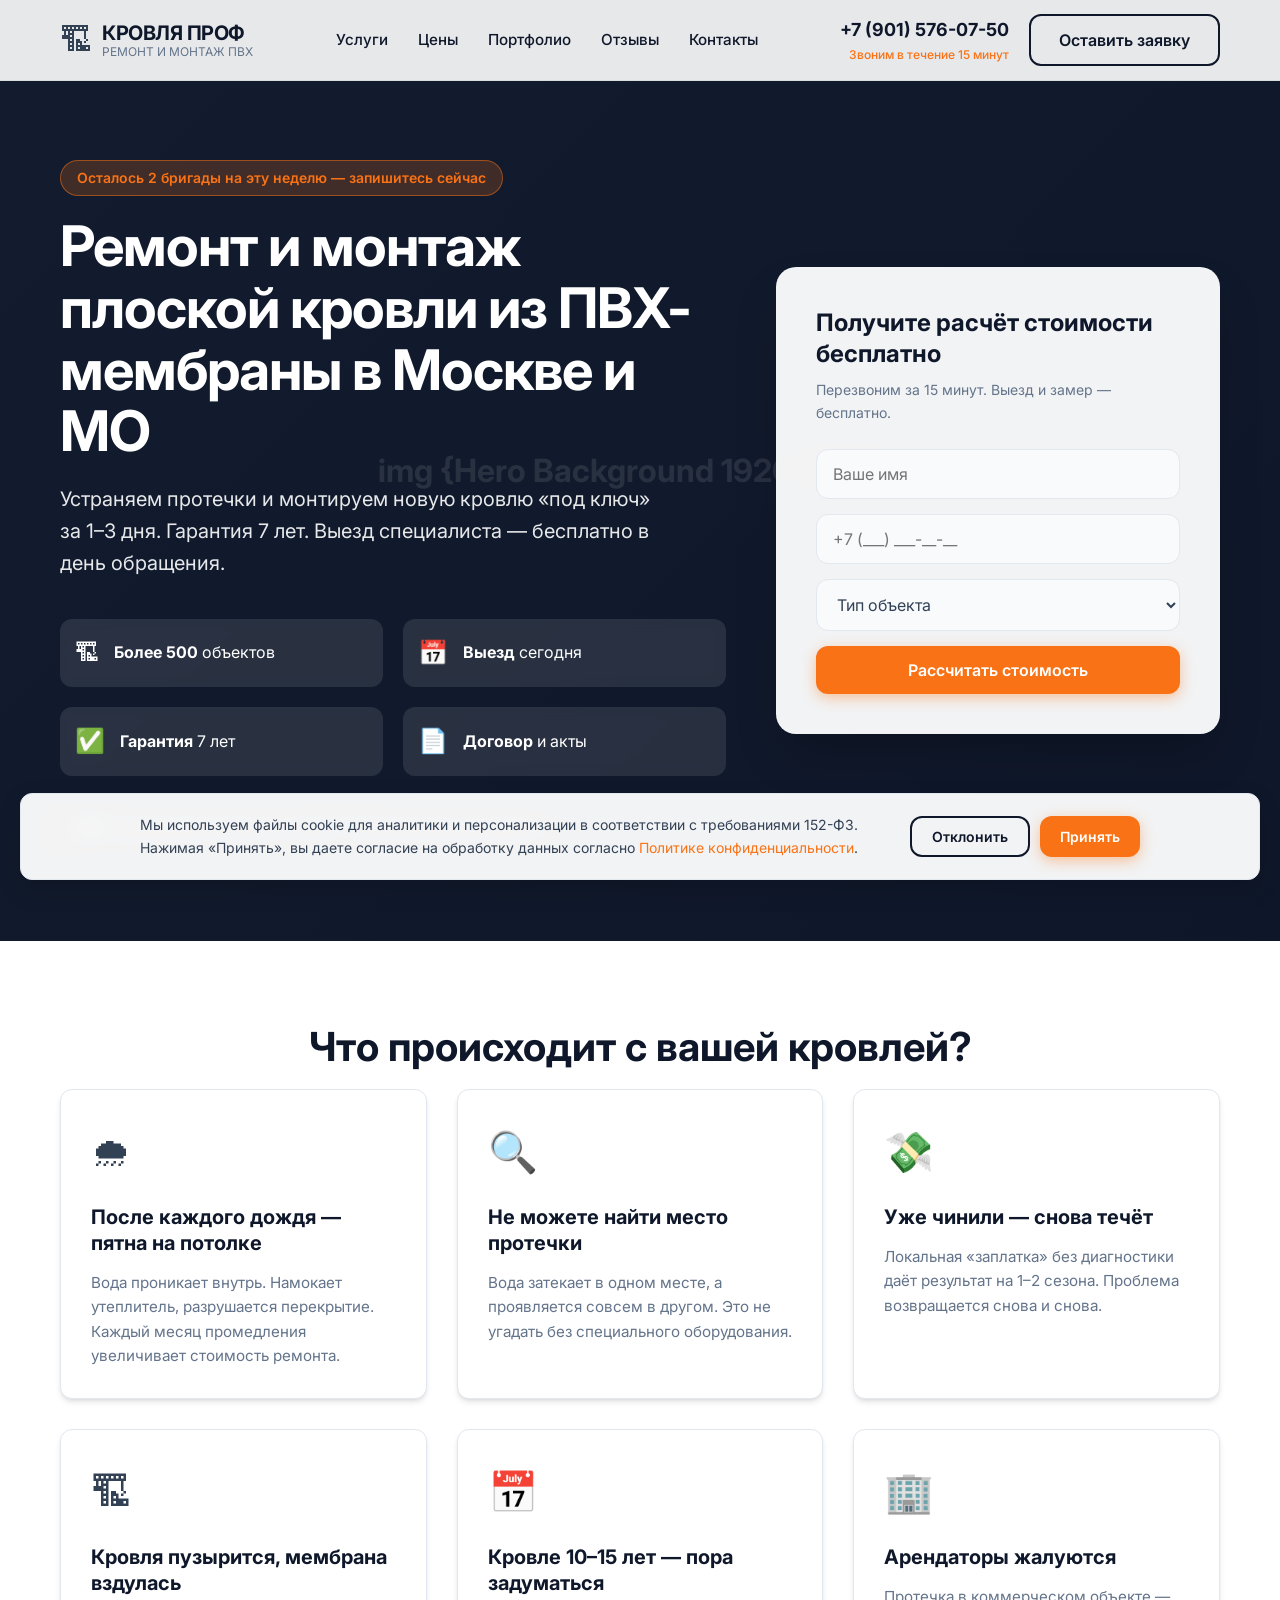
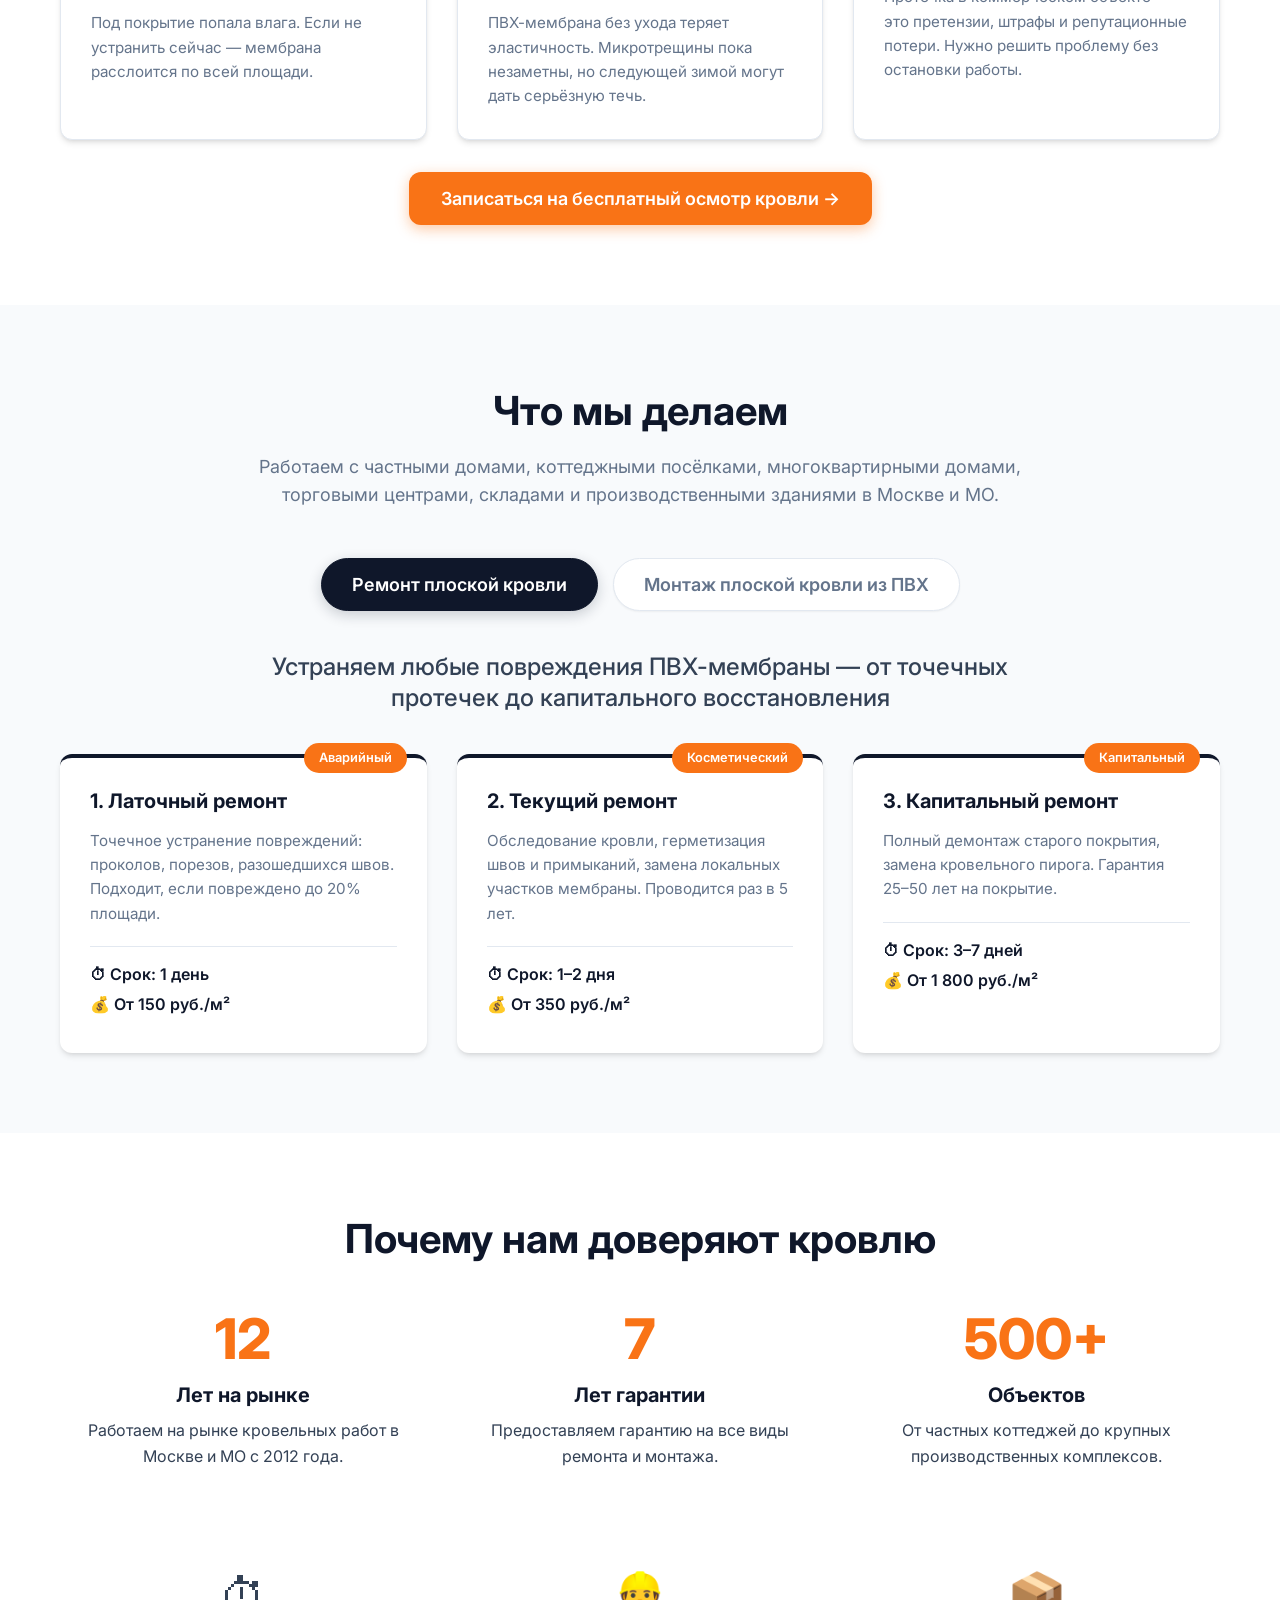
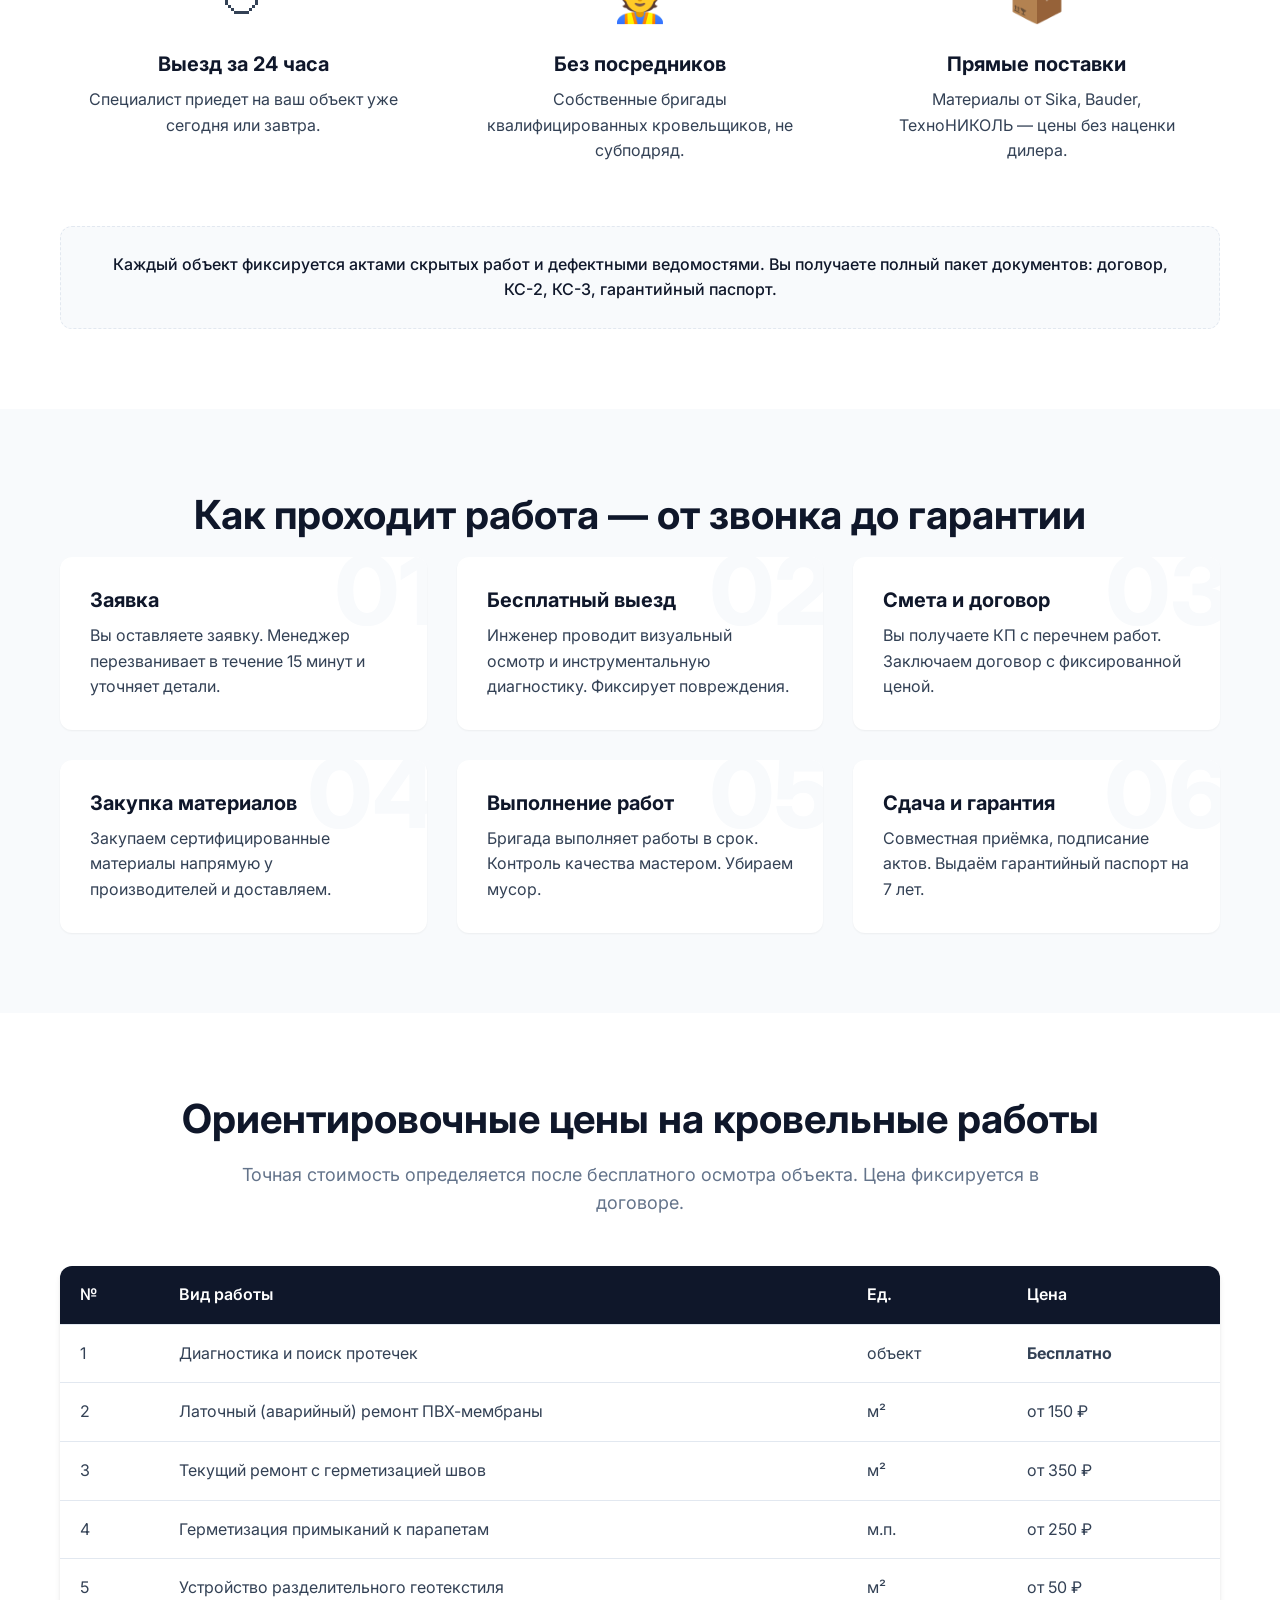
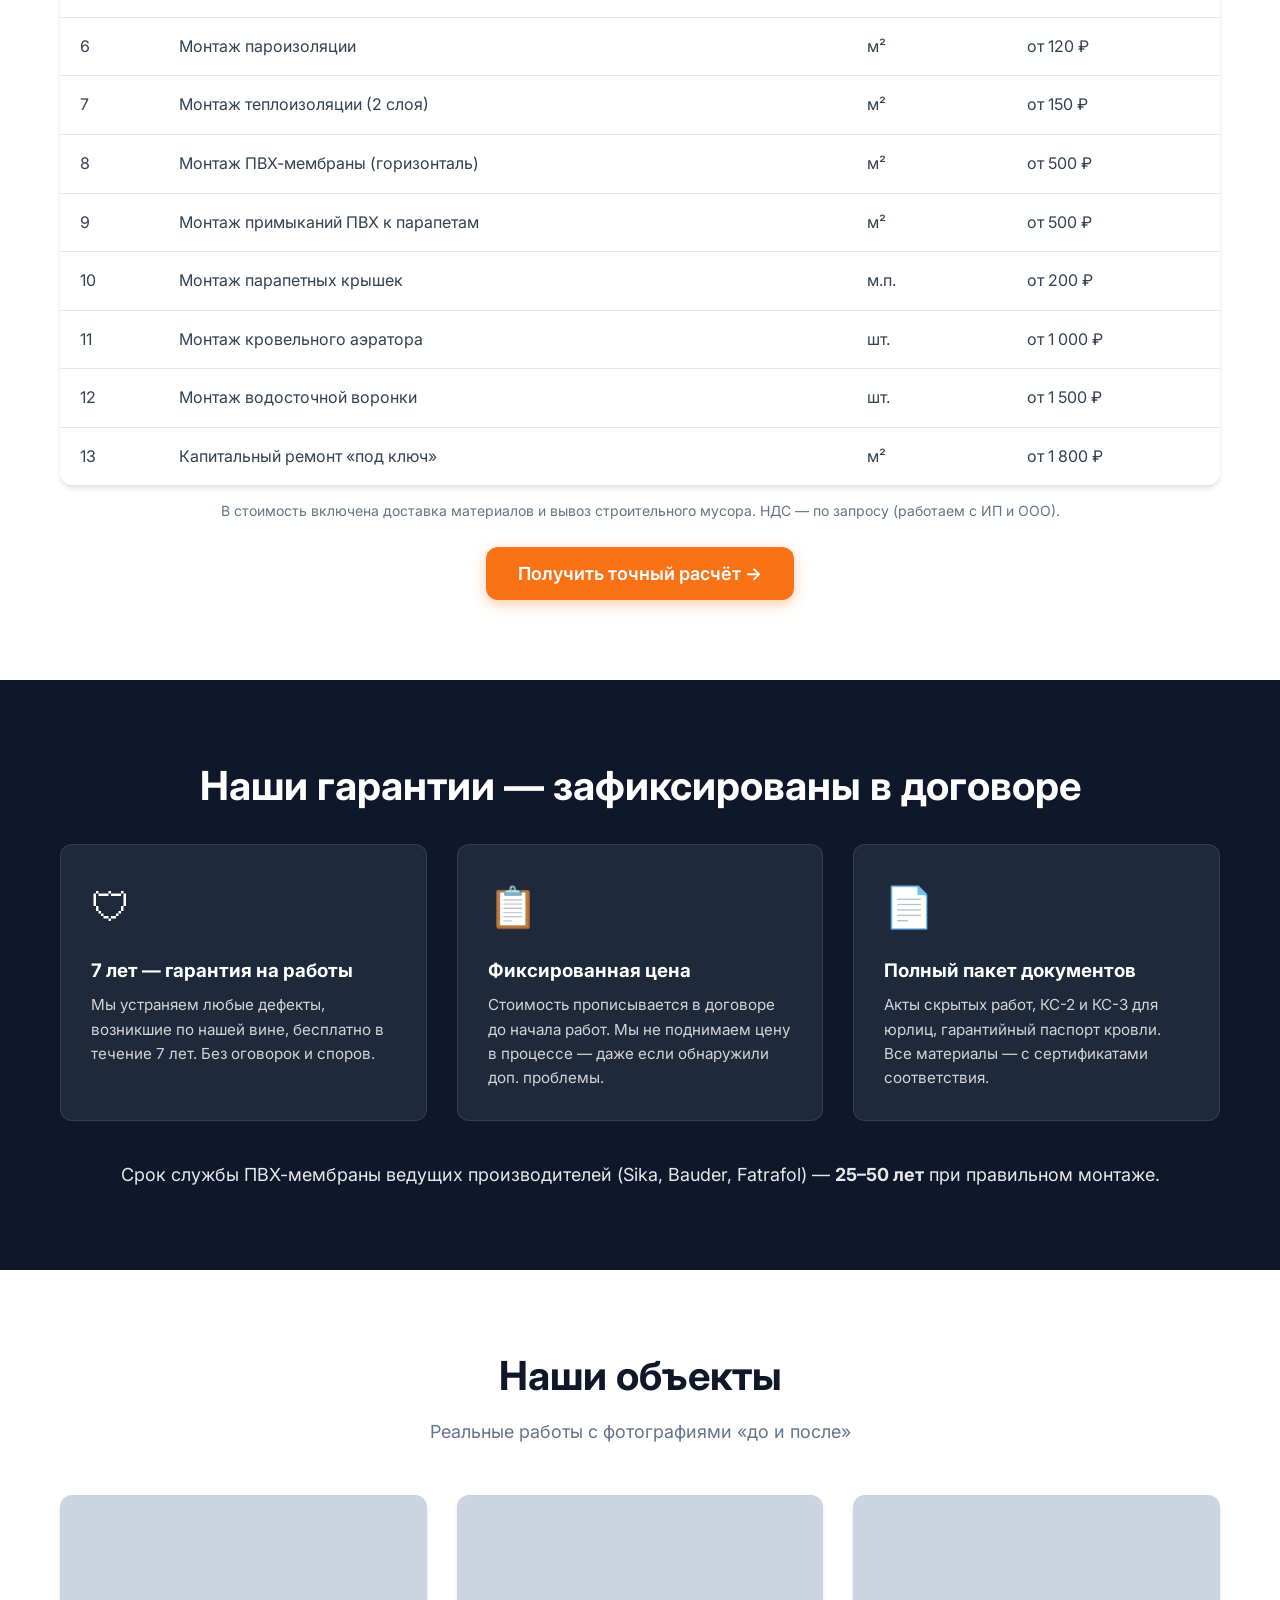
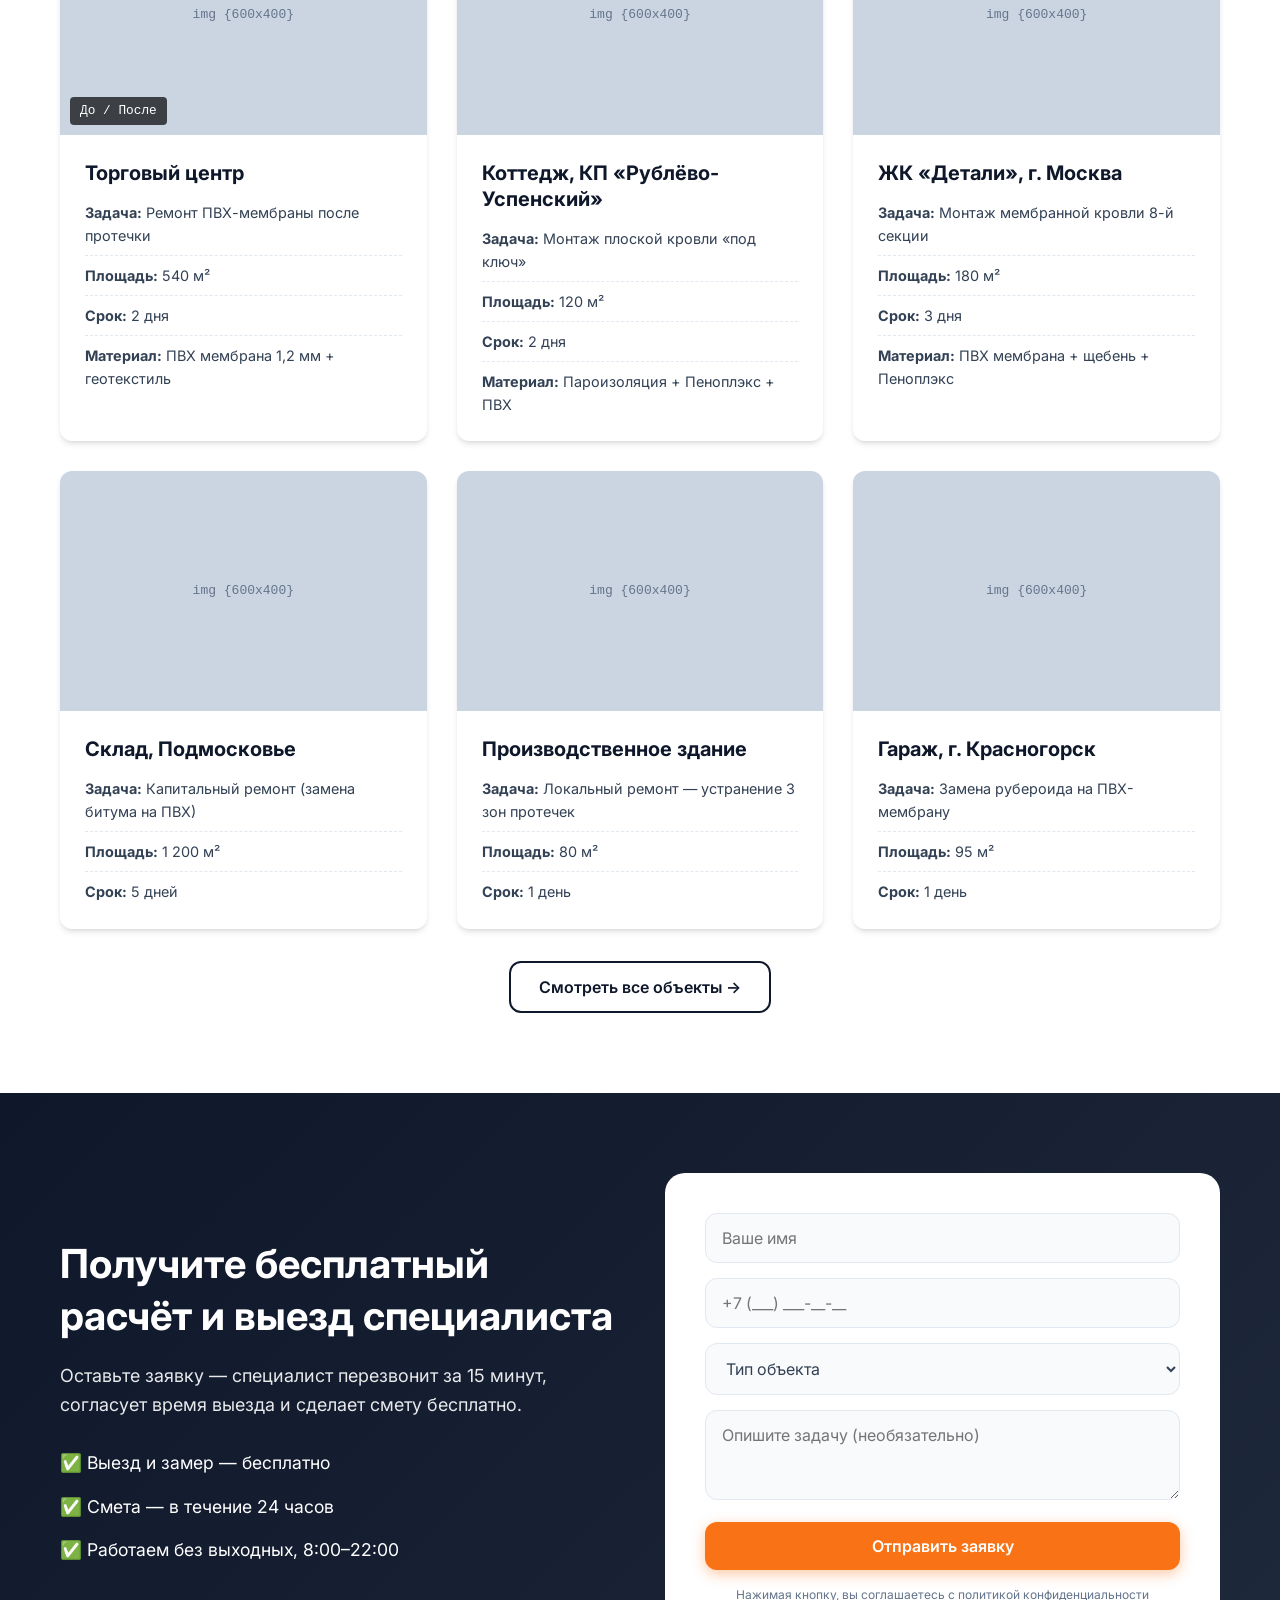
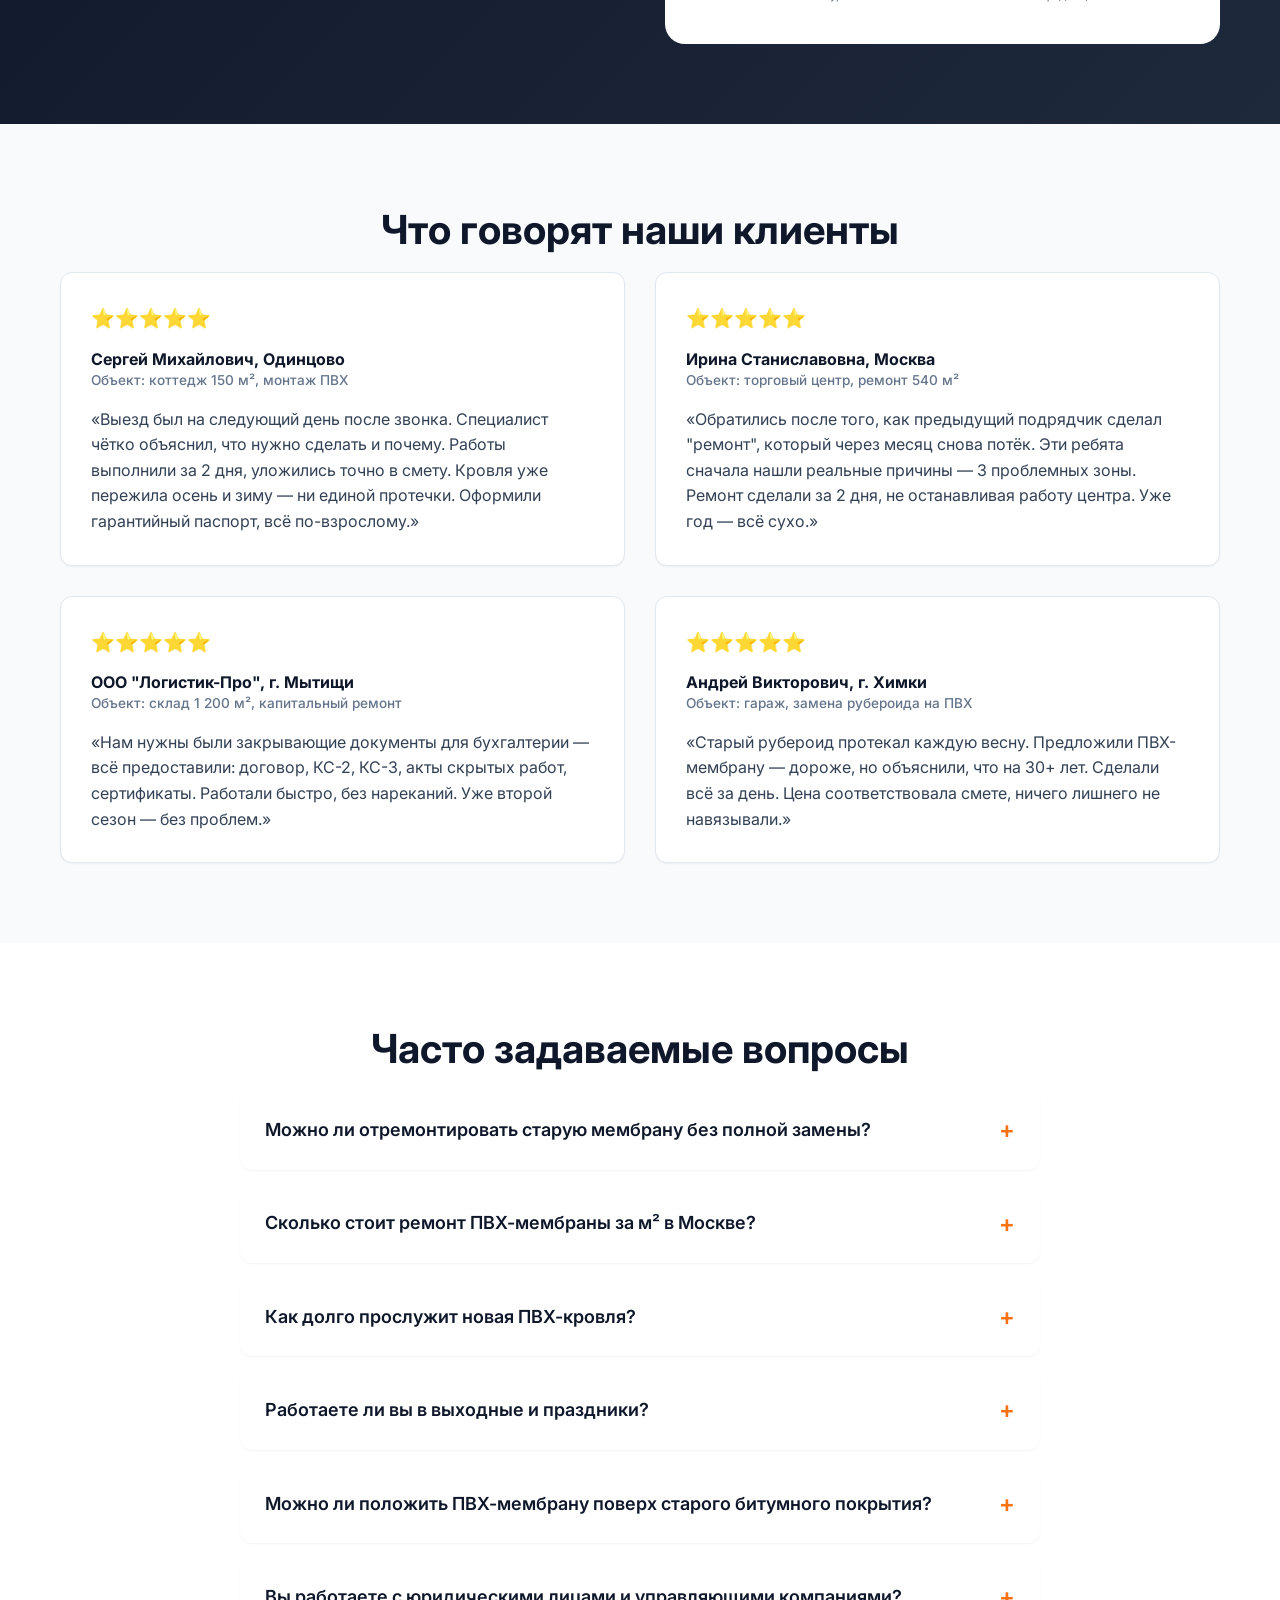
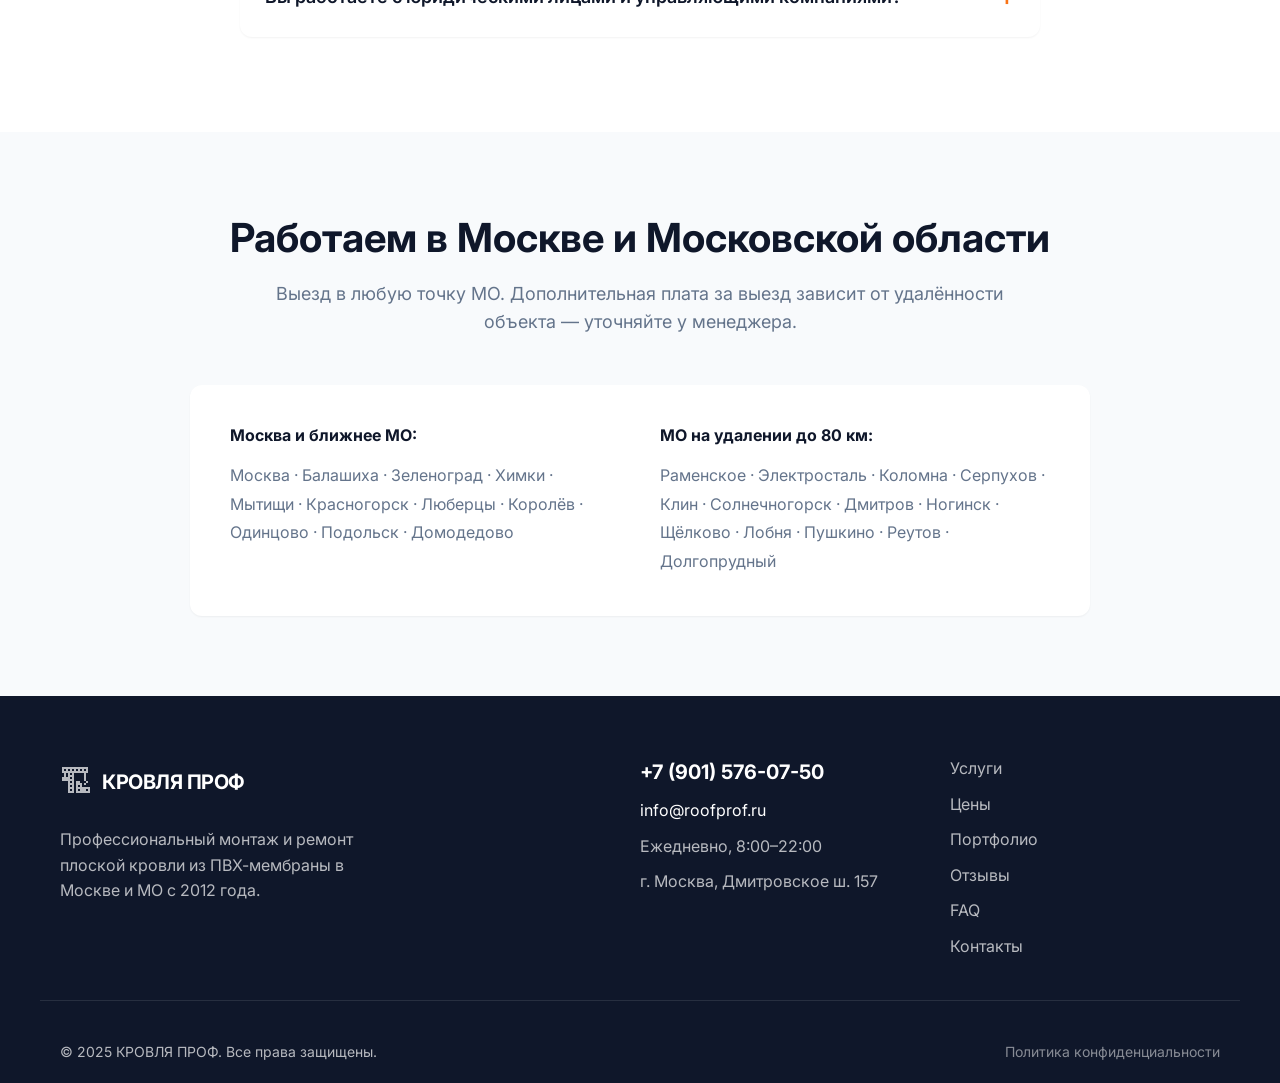
==== index.html @ 48e5f484 "load files" ====
<!DOCTYPE html>
<html lang="ru">
<head>
    <meta charset="UTF-8">
    <meta name="viewport" content="width=device-width, initial-scale=1.0">
    <meta name="description" content="Профессиональный ремонт и монтаж плоской кровли из ПВХ-мембраны в Москве и МО. Гарантия 7 лет, выезд в день обращения.">
    <title>Ремонт плоской кровли в Москве | Монтаж ПВХ мембраны</title>
    
    <!-- Google Fonts: Inter -->
    <link rel="preconnect" href="https://fonts.googleapis.com">
    <link rel="preconnect" href="https://fonts.gstatic.com" crossorigin>
    <link href="https://fonts.googleapis.com/css2?family=Inter:wght@300;400;500;600;700;800&display=swap" rel="stylesheet">
    
    <link rel="stylesheet" href="css/style.css">
</head>
<body>

    <!-- 01. Header -->
    <header class="header js-header">
        <div class="container header-container">
            <div class="logo">
                <span class="logo-icon">🏗</span>
                <div class="logo-text">
                    <strong>КРОВЛЯ ПРОФ</strong>
                    <span>Ремонт и монтаж ПВХ</span>
                </div>
            </div>
            
            <nav class="nav">
                <a href="#services">Услуги</a>
                <a href="#prices">Цены</a>
                <a href="#portfolio">Портфолио</a>
                <a href="#reviews">Отзывы</a>
                <a href="#contacts">Контакты</a>
            </nav>

            <div class="header-contact">
                <div class="phone-block">
                    <a href="tel:+79015760750" class="phone">+7 (901) 576-07-50</a>
                    <span class="phone-sub">Звоним в течение 15 минут</span>
                </div>
                <button class="btn btn-outline" onclick="document.getElementById('lead-form-2').scrollIntoView({behavior: 'smooth'})">Оставить заявку</button>
            </div>
            
            <button class="mobile-menu-btn js-mobile-menu">
                <span></span><span></span><span></span>
            </button>
        </div>
    </header>

    <!-- 02. Hero -->
    <section class="hero">
        <div class="hero-bg">
            <div class="hero-overlay"></div>
            <!-- Placeholder for hero background -->
        </div>
        <div class="container hero-content">
            <div class="hero-text animate-fade-up">
                <div class="hero-badge">Осталось 2 бригады на эту неделю — запишитесь сейчас</div>
                <h1>Ремонт и монтаж плоской кровли из ПВХ-мембраны в Москве и МО</h1>
                <p class="subtitle">Устраняем протечки и монтируем новую кровлю «под ключ» за 1–3 дня. Гарантия 7 лет. Выезд специалиста — бесплатно в день обращения.</p>
                
                <div class="hero-features">
                    <div class="feature-item">
                        <span class="icon">🏗</span>
                        <span><strong>Более 500</strong> объектов</span>
                    </div>
                    <div class="feature-item">
                        <span class="icon">📅</span>
                        <span><strong>Выезд</strong> сегодня</span>
                    </div>
                    <div class="feature-item">
                        <span class="icon">✅</span>
                        <span><strong>Гарантия</strong> 7 лет</span>
                    </div>
                    <div class="feature-item">
                        <span class="icon">📄</span>
                        <span><strong>Договор</strong> и акты</span>
                    </div>
                </div>
                
                <div class="hero-trust">
                    💬 «Принимаем объекты от 50 м². Работаем без выходных.»
                </div>
            </div>
            
            <div class="hero-form-wrapper animate-fade-up" style="animation-delay: 0.2s;">
                <form class="lead-form glass-form">
                    <h3>Получите расчёт стоимости бесплатно</h3>
                    <p>Перезвоним за 15 минут. Выезд и замер — бесплатно.</p>
                    
                    <div class="form-group">
                        <input type="text" placeholder="Ваше имя" required>
                    </div>
                    <div class="form-group">
                        <input type="tel" placeholder="+7 (___) ___-__-__" required>
                    </div>
                    <div class="form-group">
                        <select required>
                            <option value="" disabled selected>Тип объекта</option>
                            <option value="house">Жилой дом / Коттедж</option>
                            <option value="mall">Торговый центр</option>
                            <option value="warehouse">Склад / Производство</option>
                            <option value="other">Другое</option>
                        </select>
                    </div>
                    <button type="submit" class="btn btn-primary btn-block">Рассчитать стоимость</button>
                </form>
            </div>
        </div>
    </section>

    <!-- 03. Pains Block -->
    <section class="section pains" id="pains">
        <div class="container">
            <h2 class="section-title text-center animate-fade-up">Что происходит с вашей кровлей?</h2>
            
            <div class="grid-3 pains-grid">
                <div class="pain-card animate-fade-up">
                    <div class="pain-icon">🌧</div>
                    <h3>После каждого дождя — пятна на потолке</h3>
                    <p>Вода проникает внутрь. Намокает утеплитель, разрушается перекрытие. Каждый месяц промедления увеличивает стоимость ремонта.</p>
                </div>
                <div class="pain-card animate-fade-up" style="animation-delay: 0.1s;">
                    <div class="pain-icon">🔍</div>
                    <h3>Не можете найти место протечки</h3>
                    <p>Вода затекает в одном месте, а проявляется совсем в другом. Это не угадать без специального оборудования.</p>
                </div>
                <div class="pain-card animate-fade-up" style="animation-delay: 0.2s;">
                    <div class="pain-icon">💸</div>
                    <h3>Уже чинили — снова течёт</h3>
                    <p>Локальная «заплатка» без диагностики даёт результат на 1–2 сезона. Проблема возвращается снова и снова.</p>
                </div>
                <div class="pain-card animate-fade-up" style="animation-delay: 0.3s;">
                    <div class="pain-icon">🏗</div>
                    <h3>Кровля пузырится, мембрана вздулась</h3>
                    <p>Под покрытие попала влага. Если не устранить сейчас — мембрана расслоится по всей площади.</p>
                </div>
                <div class="pain-card animate-fade-up" style="animation-delay: 0.4s;">
                    <div class="pain-icon">📅</div>
                    <h3>Кровле 10–15 лет — пора задуматься</h3>
                    <p>ПВХ-мембрана без ухода теряет эластичность. Микротрещины пока незаметны, но следующей зимой могут дать серьёзную течь.</p>
                </div>
                <div class="pain-card animate-fade-up" style="animation-delay: 0.5s;">
                    <div class="pain-icon">🏢</div>
                    <h3>Арендаторы жалуются</h3>
                    <p>Протечка в коммерческом объекте — это претензии, штрафы и репутационные потери. Нужно решить проблему без остановки работы.</p>
                </div>
            </div>
            
            <div class="text-center mt-4 animate-fade-up" style="animation-delay: 0.6s;">
                <button class="btn btn-primary btn-lg" onclick="document.getElementById('lead-form-2').scrollIntoView({behavior: 'smooth'})">Записаться на бесплатный осмотр кровли →</button>
            </div>
        </div>
    </section>

    <!-- 04. Services (Tabs) -->
    <section class="section services bg-light" id="services">
        <div class="container">
            <h2 class="section-title text-center animate-fade-up">Что мы делаем</h2>
            <p class="section-desc text-center animate-fade-up">Работаем с частными домами, коттеджными посёлками, многоквартирными домами, торговыми центрами, складами и производственными зданиями в Москве и МО.</p>
            
            <div class="tabs-container animate-fade-up">
                <div class="tabs-nav" role="tablist">
                    <button class="tab-btn active" role="tab" aria-selected="true" aria-controls="tab-repair" id="btn-repair">Ремонт плоской кровли</button>
                    <button class="tab-btn" role="tab" aria-selected="false" aria-controls="tab-install" id="btn-install">Монтаж плоской кровли из ПВХ</button>
                </div>
                
                <div class="tab-content active" id="tab-repair" role="tabpanel" aria-labelledby="btn-repair">
                    <div class="tab-header">
                        <h3>Устраняем любые повреждения ПВХ-мембраны — от точечных протечек до капитального восстановления</h3>
                    </div>
                    <div class="grid-3">
                        <div class="service-card">
                            <div class="card-badge">Аварийный</div>
                            <h4>1. Латочный ремонт</h4>
                            <p>Точечное устранение повреждений: проколов, порезов, разошедшихся швов. Подходит, если повреждено до 20% площади.</p>
                            <ul class="service-meta">
                                <li>⏱ Срок: 1 день</li>
                                <li>💰 От 150 руб./м²</li>
                            </ul>
                        </div>
                        <div class="service-card">
                            <div class="card-badge">Косметический</div>
                            <h4>2. Текущий ремонт</h4>
                            <p>Обследование кровли, герметизация швов и примыканий, замена локальных участков мембраны. Проводится раз в 5 лет.</p>
                            <ul class="service-meta">
                                <li>⏱ Срок: 1–2 дня</li>
                                <li>💰 От 350 руб./м²</li>
                            </ul>
                        </div>
                        <div class="service-card">
                            <div class="card-badge">Капитальный</div>
                            <h4>3. Капитальный ремонт</h4>
                            <p>Полный демонтаж старого покрытия, замена кровельного пирога. Гарантия 25–50 лет на покрытие.</p>
                            <ul class="service-meta">
                                <li>⏱ Срок: 3–7 дней</li>
                                <li>💰 От 1 800 руб./м²</li>
                            </ul>
                        </div>
                    </div>
                </div>
                
                <div class="tab-content" id="tab-install" role="tabpanel" aria-labelledby="btn-install" hidden>
                    <div class="tab-header">
                        <h3>Монтируем кровельный пирог «под ключ» — от проектирования до сдачи объекта с документами</h3>
                    </div>
                    <div class="install-grid">
                        <div class="install-list">
                            <h4>Что входит в монтаж:</h4>
                            <ul>
                                <li>Обследование основания и разработка решения</li>
                                <li>Устройство пароизоляции</li>
                                <li>Укладка теплоизоляции (Пеноплэкс, Rockwool)</li>
                                <li>Укладка разделительного геотекстиля</li>
                                <li>Монтаж ПВХ-мембраны методом горячей сварки</li>
                                <li>Устройство примыканий к парапетам, воронкам</li>
                                <li>Установка аэраторов и воронок</li>
                                <li>Сдача объекта с актами скрытых работ</li>
                            </ul>
                        </div>
                        <div class="install-info">
                            <div class="info-box">
                                <h4>Материалы:</h4>
                                <p>Sikaplan · Bauder Thermofol · Fatrafol · ТехноНИКОЛЬ · ROCKmembrane</p>
                            </div>
                            <div class="info-box">
                                <h4>Типы объектов:</h4>
                                <p>Коттеджи, МКД, ТЦ и БЦ, Склады, Производства, Гаражи и паркинги</p>
                            </div>
                            <button class="btn btn-primary mt-2" onclick="document.getElementById('lead-form-2').scrollIntoView({behavior: 'smooth'})">Получить расчёт монтажа →</button>
                        </div>
                    </div>
                </div>
            </div>
        </div>
    </section>

    <!-- 05. Advantages -->
    <section class="section advantages">
        <div class="container">
            <h2 class="section-title text-center animate-fade-up">Почему нам доверяют кровлю</h2>
            
            <div class="grid-3">
                <div class="adv-card animate-fade-up">
                    <div class="adv-number">12</div>
                    <h4>Лет на рынке</h4>
                    <p>Работаем на рынке кровельных работ в Москве и МО с 2012 года.</p>
                </div>
                <div class="adv-card animate-fade-up" style="animation-delay: 0.1s;">
                    <div class="adv-number">7</div>
                    <h4>Лет гарантии</h4>
                    <p>Предоставляем гарантию на все виды ремонта и монтажа.</p>
                </div>
                <div class="adv-card animate-fade-up" style="animation-delay: 0.2s;">
                    <div class="adv-number">500+</div>
                    <h4>Объектов</h4>
                    <p>От частных коттеджей до крупных производственных комплексов.</p>
                </div>
                <div class="adv-card animate-fade-up" style="animation-delay: 0.3s;">
                    <div class="adv-icon">⏱</div>
                    <h4>Выезд за 24 часа</h4>
                    <p>Специалист приедет на ваш объект уже сегодня или завтра.</p>
                </div>
                <div class="adv-card animate-fade-up" style="animation-delay: 0.4s;">
                    <div class="adv-icon">👷</div>
                    <h4>Без посредников</h4>
                    <p>Собственные бригады квалифицированных кровельщиков, не субподряд.</p>
                </div>
                <div class="adv-card animate-fade-up" style="animation-delay: 0.5s;">
                    <div class="adv-icon">📦</div>
                    <h4>Прямые поставки</h4>
                    <p>Материалы от Sika, Bauder, ТехноНИКОЛЬ — цены без наценки дилера.</p>
                </div>
            </div>
            
            <div class="trust-banner mt-4 animate-fade-up" style="animation-delay: 0.6s;">
                <p>Каждый объект фиксируется актами скрытых работ и дефектными ведомостями. Вы получаете полный пакет документов: договор, КС-2, КС-3, гарантийный паспорт.</p>
            </div>
        </div>
    </section>

    <!-- 06. Steps -->
    <section class="section steps bg-light">
        <div class="container">
            <h2 class="section-title text-center animate-fade-up">Как проходит работа — от звонка до гарантии</h2>
            
            <div class="steps-grid">
                <div class="step-item animate-fade-up">
                    <div class="step-num">01</div>
                    <div class="step-content">
                        <h4>Заявка</h4>
                        <p>Вы оставляете заявку. Менеджер перезванивает в течение 15 минут и уточняет детали.</p>
                    </div>
                </div>
                <div class="step-item animate-fade-up" style="animation-delay: 0.1s;">
                    <div class="step-num">02</div>
                    <div class="step-content">
                        <h4>Бесплатный выезд</h4>
                        <p>Инженер проводит визуальный осмотр и инструментальную диагностику. Фиксирует повреждения.</p>
                    </div>
                </div>
                <div class="step-item animate-fade-up" style="animation-delay: 0.2s;">
                    <div class="step-num">03</div>
                    <div class="step-content">
                        <h4>Смета и договор</h4>
                        <p>Вы получаете КП с перечнем работ. Заключаем договор с фиксированной ценой.</p>
                    </div>
                </div>
                <div class="step-item animate-fade-up" style="animation-delay: 0.3s;">
                    <div class="step-num">04</div>
                    <div class="step-content">
                        <h4>Закупка материалов</h4>
                        <p>Закупаем сертифицированные материалы напрямую у производителей и доставляем.</p>
                    </div>
                </div>
                <div class="step-item animate-fade-up" style="animation-delay: 0.4s;">
                    <div class="step-num">05</div>
                    <div class="step-content">
                        <h4>Выполнение работ</h4>
                        <p>Бригада выполняет работы в срок. Контроль качества мастером. Убираем мусор.</p>
                    </div>
                </div>
                <div class="step-item animate-fade-up" style="animation-delay: 0.5s;">
                    <div class="step-num">06</div>
                    <div class="step-content">
                        <h4>Сдача и гарантия</h4>
                        <p>Совместная приёмка, подписание актов. Выдаём гарантийный паспорт на 7 лет.</p>
                    </div>
                </div>
            </div>
        </div>
    </section>

    <!-- 07. Pricing Table -->
    <section class="section prices" id="prices">
        <div class="container">
            <h2 class="section-title text-center animate-fade-up">Ориентировочные цены на кровельные работы</h2>
            <p class="section-desc text-center animate-fade-up">Точная стоимость определяется после бесплатного осмотра объекта. Цена фиксируется в договоре.</p>
            
            <div class="table-responsive animate-fade-up">
                <table class="price-table">
                    <thead>
                        <tr>
                            <th>№</th>
                            <th>Вид работы</th>
                            <th>Ед.</th>
                            <th>Цена</th>
                        </tr>
                    </thead>
                    <tbody>
                        <tr><td>1</td><td>Диагностика и поиск протечек</td><td>объект</td><td><strong>Бесплатно</strong></td></tr>
                        <tr><td>2</td><td>Латочный (аварийный) ремонт ПВХ-мембраны</td><td>м²</td><td>от 150 ₽</td></tr>
                        <tr><td>3</td><td>Текущий ремонт с герметизацией швов</td><td>м²</td><td>от 350 ₽</td></tr>
                        <tr><td>4</td><td>Герметизация примыканий к парапетам</td><td>м.п.</td><td>от 250 ₽</td></tr>
                        <tr><td>5</td><td>Устройство разделительного геотекстиля</td><td>м²</td><td>от 50 ₽</td></tr>
                        <tr><td>6</td><td>Монтаж пароизоляции</td><td>м²</td><td>от 120 ₽</td></tr>
                        <tr><td>7</td><td>Монтаж теплоизоляции (2 слоя)</td><td>м²</td><td>от 150 ₽</td></tr>
                        <tr><td>8</td><td>Монтаж ПВХ-мембраны (горизонталь)</td><td>м²</td><td>от 500 ₽</td></tr>
                        <tr><td>9</td><td>Монтаж примыканий ПВХ к парапетам</td><td>м²</td><td>от 500 ₽</td></tr>
                        <tr><td>10</td><td>Монтаж парапетных крышек</td><td>м.п.</td><td>от 200 ₽</td></tr>
                        <tr><td>11</td><td>Монтаж кровельного аэратора</td><td>шт.</td><td>от 1 000 ₽</td></tr>
                        <tr><td>12</td><td>Монтаж водосточной воронки</td><td>шт.</td><td>от 1 500 ₽</td></tr>
                        <tr><td>13</td><td>Капитальный ремонт «под ключ»</td><td>м²</td><td>от 1 800 ₽</td></tr>
                    </tbody>
                </table>
            </div>
            
            <p class="table-note animate-fade-up">В стоимость включена доставка материалов и вывоз строительного мусора. НДС — по запросу (работаем с ИП и ООО).</p>
            
            <div class="text-center mt-3 animate-fade-up">
                <button class="btn btn-primary btn-lg" onclick="document.getElementById('lead-form-2').scrollIntoView({behavior: 'smooth'})">Получить точный расчёт →</button>
            </div>
        </div>
    </section>

    <!-- 08. Guarantees -->
    <section class="section guarantees bg-dark text-white">
        <div class="container">
            <h2 class="section-title text-center animate-fade-up">Наши гарантии — зафиксированы в договоре</h2>
            
            <div class="grid-3 mt-4">
                <div class="guarantee-card animate-fade-up">
                    <div class="icon">🛡</div>
                    <h3>7 лет — гарантия на работы</h3>
                    <p>Мы устраняем любые дефекты, возникшие по нашей вине, бесплатно в течение 7 лет. Без оговорок и споров.</p>
                </div>
                <div class="guarantee-card animate-fade-up" style="animation-delay: 0.1s;">
                    <div class="icon">📋</div>
                    <h3>Фиксированная цена</h3>
                    <p>Стоимость прописывается в договоре до начала работ. Мы не поднимаем цену в процессе — даже если обнаружили доп. проблемы.</p>
                </div>
                <div class="guarantee-card animate-fade-up" style="animation-delay: 0.2s;">
                    <div class="icon">📄</div>
                    <h3>Полный пакет документов</h3>
                    <p>Акты скрытых работ, КС-2 и КС-3 для юрлиц, гарантийный паспорт кровли. Все материалы — с сертификатами соответствия.</p>
                </div>
            </div>
            
            <div class="guarantee-note animate-fade-up" style="animation-delay: 0.3s;">
                <p>Срок службы ПВХ-мембраны ведущих производителей (Sika, Bauder, Fatrafol) — <strong>25–50 лет</strong> при правильном монтаже.</p>
            </div>
        </div>
    </section>

    <!-- 09. Portfolio -->
    <section class="section portfolio" id="portfolio">
        <div class="container">
            <h2 class="section-title text-center animate-fade-up">Наши объекты</h2>
            <p class="section-desc text-center animate-fade-up">Реальные работы с фотографиями «до и после»</p>
            
            <div class="grid-3 portfolio-grid">
                <!-- Object 1 -->
                <div class="portfolio-card animate-fade-up">
                    <div class="portfolio-img-wrapper">
                        <div class="img-placeholder">
                            <span>img {600x400}</span>
                            <div class="before-after-label">До / После</div>
                        </div>
                    </div>
                    <div class="portfolio-content">
                        <h4>Торговый центр</h4>
                        <ul class="portfolio-meta">
                            <li><strong>Задача:</strong> Ремонт ПВХ-мембраны после протечки</li>
                            <li><strong>Площадь:</strong> 540 м²</li>
                            <li><strong>Срок:</strong> 2 дня</li>
                            <li><strong>Материал:</strong> ПВХ мембрана 1,2 мм + геотекстиль</li>
                        </ul>
                    </div>
                </div>
                
                <!-- Object 2 -->
                <div class="portfolio-card animate-fade-up" style="animation-delay: 0.1s;">
                    <div class="portfolio-img-wrapper">
                        <div class="img-placeholder"><span>img {600x400}</span></div>
                    </div>
                    <div class="portfolio-content">
                        <h4>Коттедж, КП «Рублёво-Успенский»</h4>
                        <ul class="portfolio-meta">
                            <li><strong>Задача:</strong> Монтаж плоской кровли «под ключ»</li>
                            <li><strong>Площадь:</strong> 120 м²</li>
                            <li><strong>Срок:</strong> 2 дня</li>
                            <li><strong>Материал:</strong> Пароизоляция + Пеноплэкс + ПВХ</li>
                        </ul>
                    </div>
                </div>

                <!-- Object 3 -->
                <div class="portfolio-card animate-fade-up" style="animation-delay: 0.2s;">
                    <div class="portfolio-img-wrapper">
                        <div class="img-placeholder"><span>img {600x400}</span></div>
                    </div>
                    <div class="portfolio-content">
                        <h4>ЖК «Детали», г. Москва</h4>
                        <ul class="portfolio-meta">
                            <li><strong>Задача:</strong> Монтаж мембранной кровли 8-й секции</li>
                            <li><strong>Площадь:</strong> 180 м²</li>
                            <li><strong>Срок:</strong> 3 дня</li>
                            <li><strong>Материал:</strong> ПВХ мембрана + щебень + Пеноплэкс</li>
                        </ul>
                    </div>
                </div>

                <!-- Object 4 -->
                <div class="portfolio-card animate-fade-up">
                    <div class="portfolio-img-wrapper">
                        <div class="img-placeholder"><span>img {600x400}</span></div>
                    </div>
                    <div class="portfolio-content">
                        <h4>Склад, Подмосковье</h4>
                        <ul class="portfolio-meta">
                            <li><strong>Задача:</strong> Капитальный ремонт (замена битума на ПВХ)</li>
                            <li><strong>Площадь:</strong> 1 200 м²</li>
                            <li><strong>Срок:</strong> 5 дней</li>
                        </ul>
                    </div>
                </div>

                <!-- Object 5 -->
                <div class="portfolio-card animate-fade-up" style="animation-delay: 0.1s;">
                    <div class="portfolio-img-wrapper">
                        <div class="img-placeholder"><span>img {600x400}</span></div>
                    </div>
                    <div class="portfolio-content">
                        <h4>Производственное здание</h4>
                        <ul class="portfolio-meta">
                            <li><strong>Задача:</strong> Локальный ремонт — устранение 3 зон протечек</li>
                            <li><strong>Площадь:</strong> 80 м²</li>
                            <li><strong>Срок:</strong> 1 день</li>
                        </ul>
                    </div>
                </div>

                <!-- Object 6 -->
                <div class="portfolio-card animate-fade-up" style="animation-delay: 0.2s;">
                    <div class="portfolio-img-wrapper">
                        <div class="img-placeholder"><span>img {600x400}</span></div>
                    </div>
                    <div class="portfolio-content">
                        <h4>Гараж, г. Красногорск</h4>
                        <ul class="portfolio-meta">
                            <li><strong>Задача:</strong> Замена рубероида на ПВХ-мембрану</li>
                            <li><strong>Площадь:</strong> 95 м²</li>
                            <li><strong>Срок:</strong> 1 день</li>
                        </ul>
                    </div>
                </div>
            </div>
            
            <div class="text-center mt-4">
                <button class="btn btn-outline">Смотреть все объекты →</button>
            </div>
        </div>
    </section>

    <!-- 10. Secondary Lead Form -->
    <section class="section form-section" id="lead-form-2">
        <div class="container form-section-container animate-fade-up">
            <div class="form-section-info">
                <h2>Получите бесплатный расчёт и выезд специалиста</h2>
                <p>Оставьте заявку — специалист перезвонит за 15 минут, согласует время выезда и сделает смету бесплатно.</p>
                <ul class="form-benefits">
                    <li>✅ Выезд и замер — бесплатно</li>
                    <li>✅ Смета — в течение 24 часов</li>
                    <li>✅ Работаем без выходных, 8:00–22:00</li>
                </ul>
            </div>
            <div class="form-section-box">
                <form class="lead-form shadow-lg">
                    <div class="form-group">
                        <input type="text" placeholder="Ваше имя" required>
                    </div>
                    <div class="form-group">
                        <input type="tel" placeholder="+7 (___) ___-__-__" required>
                    </div>
                    <div class="form-group">
                        <select required>
                            <option value="" disabled selected>Тип объекта</option>
                            <option value="house">Жилой дом / Коттедж</option>
                            <option value="flat">Многоквартирный дом</option>
                            <option value="mall">Торговый центр</option>
                            <option value="warehouse">Склад / Производство</option>
                            <option value="other">Другое</option>
                        </select>
                    </div>
                    <div class="form-group">
                        <textarea placeholder="Опишите задачу (необязательно)" rows="3"></textarea>
                    </div>
                    <button type="submit" class="btn btn-primary btn-block">Отправить заявку</button>
                    <p class="privacy-note">Нажимая кнопку, вы соглашаетесь с политикой конфиденциальности</p>
                </form>
            </div>
        </div>
    </section>

    <!-- 11. Testimonials -->
    <section class="section reviews bg-light" id="reviews">
        <div class="container">
            <h2 class="section-title text-center animate-fade-up">Что говорят наши клиенты</h2>
            
            <div class="reviews-slider animate-fade-up">
                <div class="review-card">
                    <div class="stars">⭐⭐⭐⭐⭐</div>
                    <h4>Сергей Михайлович, Одинцово</h4>
                    <p class="review-meta">Объект: коттедж 150 м², монтаж ПВХ</p>
                    <p>«Выезд был на следующий день после звонка. Специалист чётко объяснил, что нужно сделать и почему. Работы выполнили за 2 дня, уложились точно в смету. Кровля уже пережила осень и зиму — ни единой протечки. Оформили гарантийный паспорт, всё по-взрослому.»</p>
                </div>
                
                <div class="review-card">
                    <div class="stars">⭐⭐⭐⭐⭐</div>
                    <h4>Ирина Станиславовна, Москва</h4>
                    <p class="review-meta">Объект: торговый центр, ремонт 540 м²</p>
                    <p>«Обратились после того, как предыдущий подрядчик сделал "ремонт", который через месяц снова потёк. Эти ребята сначала нашли реальные причины — 3 проблемных зоны. Ремонт сделали за 2 дня, не останавливая работу центра. Уже год — всё сухо.»</p>
                </div>
                
                <div class="review-card">
                    <div class="stars">⭐⭐⭐⭐⭐</div>
                    <h4>ООО "Логистик-Про", г. Мытищи</h4>
                    <p class="review-meta">Объект: склад 1 200 м², капитальный ремонт</p>
                    <p>«Нам нужны были закрывающие документы для бухгалтерии — всё предоставили: договор, КС-2, КС-3, акты скрытых работ, сертификаты. Работали быстро, без нареканий. Уже второй сезон — без проблем.»</p>
                </div>
                
                <div class="review-card">
                    <div class="stars">⭐⭐⭐⭐⭐</div>
                    <h4>Андрей Викторович, г. Химки</h4>
                    <p class="review-meta">Объект: гараж, замена рубероида на ПВХ</p>
                    <p>«Старый рубероид протекал каждую весну. Предложили ПВХ-мембрану — дороже, но объяснили, что на 30+ лет. Сделали всё за день. Цена соответствовала смете, ничего лишнего не навязывали.»</p>
                </div>
            </div>
        </div>
    </section>

    <!-- 12. FAQ -->
    <section class="section faq" id="faq">
        <div class="container">
            <h2 class="section-title text-center animate-fade-up">Часто задаваемые вопросы</h2>
            
            <div class="faq-container animate-fade-up">
                <!-- Using <details> with name attribute for exclusive accordion behavior -->
                <details class="faq-item" name="faq">
                    <summary class="faq-question">Можно ли отремонтировать старую мембрану без полной замены?</summary>
                    <div class="faq-answer">
                        <p>Да, если повреждения занимают менее 20–30% площади. В этом случае выполняется точечный ремонт: очистка, обезжиривание и сварка заплатки из идентичного материала. Если мембрана сильно состарилась или повреждений много — рекомендуем полную замену: это дешевле, чем бесконечные «заплатки».</p>
                    </div>
                </details>
                
                <details class="faq-item" name="faq">
                    <summary class="faq-question">Сколько стоит ремонт ПВХ-мембраны за м² в Москве?</summary>
                    <div class="faq-answer">
                        <p>Локальный ремонт — от 150 до 500 руб./м², в зависимости от вида повреждений. Капитальный ремонт (полная замена кровельного пирога) — от 1 800 руб./м². Точная цена определяется после бесплатного осмотра. Смета фиксируется в договоре — изменений в процессе нет.</p>
                    </div>
                </details>
                
                <details class="faq-item" name="faq">
                    <summary class="faq-question">Как долго прослужит новая ПВХ-кровля?</summary>
                    <div class="faq-answer">
                        <p>ПВХ-мембрана ведущих производителей (Sika, Bauder, Fatrafol) при правильном монтаже служит 25–50 лет. Наша гарантия на работы — 7 лет. После этого рекомендуем профилактический осмотр раз в 5 лет.</p>
                    </div>
                </details>
                
                <details class="faq-item" name="faq">
                    <summary class="faq-question">Работаете ли вы в выходные и праздники?</summary>
                    <div class="faq-answer">
                        <p>Да. Мы работаем ежедневно, с 8:00 до 22:00. Аварийный выезд организуем в кратчайшие сроки — в большинстве случаев в день обращения.</p>
                    </div>
                </details>
                
                <details class="faq-item" name="faq">
                    <summary class="faq-question">Можно ли положить ПВХ-мембрану поверх старого битумного покрытия?</summary>
                    <div class="faq-answer">
                        <p>ТПО-мембрану — можно прямо поверх битума. ПВХ-мембрану — только через разделительный слой геотекстиля, так как эти материалы несовместимы напрямую. Это позволяет избежать дорогостоящего демонтажа.</p>
                    </div>
                </details>
                
                <details class="faq-item" name="faq">
                    <summary class="faq-question">Вы работаете с юридическими лицами и управляющими компаниями?</summary>
                    <div class="faq-answer">
                        <p>Да. Заключаем договоры подряда с ИП, ООО, ТСЖ, УК, государственными учреждениями. Предоставляем полный пакет документов: договор, КС-2, КС-3, акты скрытых работ, гарантийный паспорт, сертификаты на материалы.</p>
                    </div>
                </details>
            </div>
        </div>
    </section>

    <!-- 13. Coverage -->
    <section class="section coverage bg-light" id="contacts">
        <div class="container">
            <h2 class="section-title text-center animate-fade-up">Работаем в Москве и Московской области</h2>
            <p class="section-desc text-center animate-fade-up">Выезд в любую точку МО. Дополнительная плата за выезд зависит от удалённости объекта — уточняйте у менеджера.</p>
            
            <div class="coverage-grid animate-fade-up">
                <div class="coverage-col">
                    <h4>Москва и ближнее МО:</h4>
                    <p>Москва · Балашиха · Зеленоград · Химки · Мытищи · Красногорск · Люберцы · Королёв · Одинцово · Подольск · Домодедово</p>
                </div>
                <div class="coverage-col">
                    <h4>МО на удалении до 80 км:</h4>
                    <p>Раменское · Электросталь · Коломна · Серпухов · Клин · Солнечногорск · Дмитров · Ногинск · Щёлково · Лобня · Пушкино · Реутов · Долгопрудный</p>
                </div>
            </div>
        </div>
    </section>

    <!-- 14. Footer -->
    <footer class="footer">
        <div class="container footer-grid">
            <div class="footer-brand">
                <div class="logo logo-footer">
                    <span class="logo-icon">🏗</span>
                    <div class="logo-text">
                        <strong>КРОВЛЯ ПРОФ</strong>
                    </div>
                </div>
                <p>Профессиональный монтаж и ремонт плоской кровли из ПВХ-мембраны в Москве и МО с 2012 года.</p>
            </div>
            
            <div class="footer-contacts">
                <p><a href="tel:+79015760750" class="phone-link">+7 (901) 576-07-50</a></p>
                <p><a href="mailto:info@roofprof.ru">info@roofprof.ru</a></p>
                <p>Ежедневно, 8:00–22:00</p>
                <p>г. Москва, Дмитровское ш. 157</p>
            </div>
            
            <div class="footer-nav">
                <a href="#services">Услуги</a>
                <a href="#prices">Цены</a>
                <a href="#portfolio">Портфолио</a>
                <a href="#reviews">Отзывы</a>
                <a href="#faq">FAQ</a>
                <a href="#contacts">Контакты</a>
            </div>
        </div>
        
        <div class="container footer-bottom">
            <p>© 2025 КРОВЛЯ ПРОФ. Все права защищены.</p>
            <a href="#">Политика конфиденциальности</a>
        </div>
    </footer>

    <!-- Cookie Banner -->
    <div class="cookie-banner js-cookie-banner" hidden>
        <div class="cookie-content">
            <p>Мы используем файлы cookie для аналитики и персонализации в соответствии с требованиями 152-ФЗ. Нажимая «Принять», вы даете согласие на обработку данных согласно <a href="#">Политике конфиденциальности</a>.</p>
            <div class="cookie-buttons">
                <button class="btn btn-outline js-cookie-decline">Отклонить</button>
                <button class="btn btn-primary js-cookie-accept">Принять</button>
            </div>
        </div>
    </div>

    <script src="js/script.js"></script>
</body>
</html>
---- css/style.css ----
:root {
    /* Colors */
    --primary: #0f172a;      /* Deep Blue */
    --primary-light: #1e293b;
    --accent: #f97316;       /* Bright Orange */
    --accent-hover: #ea580c;
    --text: #334155;
    --text-light: #64748b;
    --bg-light: #f8fafc;
    --bg-white: #ffffff;
    --border: #e2e8f0;
    
    /* Typography */
    --font-main: 'Inter', sans-serif;
    
    /* Spacing */
    --section-pad: 80px 0;
    --radius: 12px;
    --radius-lg: 20px;
    
    /* Shadows */
    --shadow-sm: 0 1px 2px 0 rgb(0 0 0 / 0.05);
    --shadow: 0 4px 6px -1px rgb(0 0 0 / 0.1), 0 2px 4px -2px rgb(0 0 0 / 0.1);
    --shadow-lg: 0 10px 15px -3px rgb(0 0 0 / 0.1), 0 4px 6px -4px rgb(0 0 0 / 0.1);
    --shadow-hover: 0 20px 25px -5px rgb(0 0 0 / 0.1), 0 8px 10px -6px rgb(0 0 0 / 0.1);
}

/* Reset & Base */
* {
    margin: 0;
    padding: 0;
    box-sizing: border-box;
}

html {
    scroll-behavior: smooth;
    scroll-padding-top: 80px; /* For fixed header */
}

body {
    font-family: var(--font-main);
    color: var(--text);
    background-color: var(--bg-white);
    line-height: 1.6;
    overflow-x: hidden;
}

h1, h2, h3, h4, h5, h6 {
    color: var(--primary);
    line-height: 1.3;
    font-weight: 700;
}

a {
    color: var(--accent);
    text-decoration: none;
    transition: color 0.3s ease;
}

a:hover {
    color: var(--accent-hover);
}

ul {
    list-style: none;
}

.container {
    max-width: 1200px;
    margin: 0 auto;
    padding: 0 20px;
}

.section {
    padding: var(--section-pad);
}

.section-title {
    font-size: 2.5rem;
    margin-bottom: 1rem;
}

.section-desc {
    font-size: 1.125rem;
    color: var(--text-light);
    max-width: 800px;
    margin: 0 auto 3rem;
}

.text-center { text-align: center; }
.mt-2 { margin-top: 1rem; }
.mt-3 { margin-top: 1.5rem; }
.mt-4 { margin-top: 2rem; }
.bg-light { background-color: var(--bg-light); }
.bg-dark { background-color: var(--primary); color: white; }
.bg-dark h2, .bg-dark h3 { color: white; }

/* Grid Layouts */
.grid-3 {
    display: grid;
    grid-template-columns: repeat(3, 1fr);
    gap: 30px;
}

/* Buttons */
.btn {
    display: inline-block;
    padding: 14px 28px;
    font-family: var(--font-main);
    font-weight: 600;
    font-size: 1rem;
    text-align: center;
    border-radius: var(--radius);
    cursor: pointer;
    transition: all 0.3s ease;
    border: none;
    outline: none;
}

.btn-primary {
    background-color: var(--accent);
    color: white;
    box-shadow: 0 4px 14px 0 rgba(249, 115, 22, 0.39);
}

.btn-primary:hover {
    background-color: var(--accent-hover);
    transform: translateY(-2px);
    box-shadow: 0 6px 20px rgba(249, 115, 22, 0.23);
    color: white;
}

.btn-outline {
    background-color: transparent;
    color: var(--primary);
    border: 2px solid var(--primary);
}

.btn-outline:hover {
    background-color: var(--primary);
    color: white;
}

.btn-lg {
    padding: 16px 32px;
    font-size: 1.125rem;
}

.btn-block {
    display: block;
    width: 100%;
}

/* Header */
.header {
    position: fixed;
    top: 0;
    left: 0;
    width: 100%;
    z-index: 100;
    background: rgba(255, 255, 255, 0.9);
    backdrop-filter: blur(10px);
    -webkit-backdrop-filter: blur(10px);
    border-bottom: 1px solid rgba(0,0,0,0.05);
    transition: all 0.3s ease;
}

.header-container {
    display: flex;
    justify-content: space-between;
    align-items: center;
    height: 80px;
}

.logo {
    display: flex;
    align-items: center;
    gap: 10px;
}

.logo-icon {
    font-size: 2rem;
}

.logo-text {
    display: flex;
    flex-direction: column;
    line-height: 1.2;
}

.logo-text strong {
    color: var(--primary);
    font-size: 1.25rem;
    letter-spacing: -0.5px;
}

.logo-text span {
    color: var(--text-light);
    font-size: 0.75rem;
    text-transform: uppercase;
}

.nav {
    display: flex;
    gap: 30px;
}

.nav a {
    color: var(--primary);
    font-weight: 500;
    font-size: 0.95rem;
    position: relative;
}

.nav a::after {
    content: '';
    position: absolute;
    width: 0;
    height: 2px;
    bottom: -4px;
    left: 0;
    background-color: var(--accent);
    transition: width 0.3s ease;
}

.nav a:hover::after {
    width: 100%;
}

.header-contact {
    display: flex;
    align-items: center;
    gap: 20px;
}

.phone-block {
    display: flex;
    flex-direction: column;
    align-items: flex-end;
}

.phone {
    font-size: 1.125rem;
    font-weight: 700;
    color: var(--primary);
}

.phone-sub {
    font-size: 0.75rem;
    color: var(--accent);
    font-weight: 500;
}

.mobile-menu-btn {
    display: none;
    flex-direction: column;
    gap: 5px;
    background: none;
    border: none;
    cursor: pointer;
}

.mobile-menu-btn span {
    width: 25px;
    height: 3px;
    background-color: var(--primary);
    transition: 0.3s;
}

/* Hero Section */
.hero {
    position: relative;
    padding: 160px 0 100px;
    min-height: 100vh;
    display: flex;
    align-items: center;
    background-color: var(--primary);
}

.hero-bg {
    position: absolute;
    top: 0; left: 0; width: 100%; height: 100%;
    /* Placeholder background color instead of image */
    background: linear-gradient(135deg, #1e293b 0%, #0f172a 100%);
    overflow: hidden;
}

.hero-bg::after {
    content: "img {Hero Background 1920x1080}";
    position: absolute;
    top: 50%;
    left: 50%;
    transform: translate(-50%, -50%);
    color: rgba(255,255,255,0.1);
    font-size: 2rem;
    font-weight: bold;
    pointer-events: none;
}

.hero-overlay {
    position: absolute;
    top: 0; left: 0; width: 100%; height: 100%;
    background: rgba(15, 23, 42, 0.7);
}

.hero-content {
    position: relative;
    z-index: 10;
    display: grid;
    grid-template-columns: 1.2fr 0.8fr;
    gap: 50px;
    align-items: center;
}

.hero-badge {
    display: inline-block;
    background: rgba(249, 115, 22, 0.2);
    color: var(--accent);
    padding: 6px 16px;
    border-radius: 30px;
    font-size: 0.875rem;
    font-weight: 600;
    margin-bottom: 20px;
    border: 1px solid rgba(249, 115, 22, 0.5);
}

.hero h1 {
    color: white;
    font-size: 3.5rem;
    line-height: 1.1;
    margin-bottom: 20px;
    letter-spacing: -1px;
}

.hero .subtitle {
    color: rgba(255,255,255,0.9);
    font-size: 1.25rem;
    margin-bottom: 40px;
    max-width: 600px;
}

.hero-features {
    display: grid;
    grid-template-columns: repeat(2, 1fr);
    gap: 20px;
    margin-bottom: 40px;
}

.feature-item {
    display: flex;
    align-items: center;
    gap: 15px;
    color: white;
    background: rgba(255,255,255,0.1);
    padding: 15px;
    border-radius: var(--radius);
    backdrop-filter: blur(5px);
}

.feature-item .icon {
    font-size: 1.5rem;
}

.hero-trust {
    color: white;
    font-style: italic;
    border-left: 3px solid var(--accent);
    padding-left: 15px;
    opacity: 0.8;
}

/* Glass Form */
.glass-form {
    background: rgba(255, 255, 255, 0.95);
    padding: 40px;
    border-radius: var(--radius-lg);
    box-shadow: 0 25px 50px -12px rgba(0, 0, 0, 0.25);
    backdrop-filter: blur(20px);
}

.glass-form h3 {
    margin-bottom: 10px;
    font-size: 1.5rem;
}

.glass-form p {
    color: var(--text-light);
    font-size: 0.875rem;
    margin-bottom: 25px;
}

.form-group {
    margin-bottom: 15px;
}

input, select, textarea {
    width: 100%;
    padding: 14px 16px;
    border: 1px solid var(--border);
    border-radius: var(--radius);
    font-family: var(--font-main);
    font-size: 1rem;
    transition: border-color 0.3s, box-shadow 0.3s;
    background-color: var(--bg-light);
    color: var(--text);
}

input:focus, select:focus, textarea:focus {
    outline: none;
    border-color: var(--accent);
    box-shadow: 0 0 0 3px rgba(249, 115, 22, 0.1);
    background-color: white;
}

/* Pains */
.pain-card {
    background: white;
    padding: 30px;
    border-radius: var(--radius);
    box-shadow: var(--shadow);
    border: 1px solid var(--border);
    transition: transform 0.3s, box-shadow 0.3s;
}

.pain-card:hover {
    transform: translateY(-5px);
    box-shadow: var(--shadow-hover);
}

.pain-icon {
    font-size: 2.5rem;
    margin-bottom: 20px;
}

.pain-card h3 {
    font-size: 1.25rem;
    margin-bottom: 15px;
}

.pain-card p {
    color: var(--text-light);
    font-size: 0.95rem;
}

/* Services (Tabs) */
.tabs-nav {
    display: flex;
    justify-content: center;
    gap: 15px;
    margin-bottom: 40px;
}

.tab-btn {
    padding: 15px 30px;
    font-size: 1.125rem;
    font-weight: 600;
    font-family: var(--font-main);
    background: white;
    border: 1px solid var(--border);
    color: var(--text-light);
    border-radius: 30px;
    cursor: pointer;
    transition: all 0.3s ease;
    box-shadow: var(--shadow-sm);
}

.tab-btn:hover {
    color: var(--primary);
    border-color: var(--primary);
}

.tab-btn.active {
    background: var(--primary);
    color: white;
    border-color: var(--primary);
    box-shadow: 0 4px 14px rgba(15, 23, 42, 0.2);
}

.tab-content {
    display: none;
    animation: fadeIn 0.5s ease;
}

.tab-content.active {
    display: block;
}

.tab-header {
    text-align: center;
    max-width: 800px;
    margin: 0 auto 40px;
}

.tab-header h3 {
    font-size: 1.5rem;
    font-weight: 500;
    color: var(--text);
}

.service-card {
    background: white;
    padding: 30px;
    border-radius: var(--radius);
    box-shadow: var(--shadow);
    position: relative;
    border-top: 4px solid var(--primary);
    transition: transform 0.3s;
}

.service-card:hover {
    transform: translateY(-5px);
}

.card-badge {
    position: absolute;
    top: -15px;
    right: 20px;
    background: var(--accent);
    color: white;
    padding: 5px 15px;
    border-radius: 20px;
    font-size: 0.8rem;
    font-weight: 600;
}

.service-card h4 {
    font-size: 1.25rem;
    margin-bottom: 15px;
}

.service-card p {
    color: var(--text-light);
    margin-bottom: 20px;
    font-size: 0.95rem;
}

.service-meta {
    border-top: 1px solid var(--border);
    padding-top: 15px;
    font-weight: 600;
    color: var(--primary);
}

.service-meta li {
    margin-bottom: 5px;
}

.install-grid {
    display: grid;
    grid-template-columns: 1fr 1fr;
    gap: 40px;
    background: white;
    padding: 40px;
    border-radius: var(--radius-lg);
    box-shadow: var(--shadow);
}

.install-list ul {
    list-style: none;
}

.install-list ul li {
    position: relative;
    padding-left: 25px;
    margin-bottom: 15px;
    font-size: 1.05rem;
}

.install-list ul li::before {
    content: '✓';
    position: absolute;
    left: 0;
    color: var(--accent);
    font-weight: bold;
}

.info-box {
    background: var(--bg-light);
    padding: 20px;
    border-radius: var(--radius);
    margin-bottom: 20px;
    border-left: 4px solid var(--accent);
}

/* Advantages */
.adv-card {
    text-align: center;
    padding: 30px 20px;
}

.adv-number {
    font-size: 3.5rem;
    font-weight: 800;
    color: var(--accent);
    line-height: 1;
    margin-bottom: 15px;
}

.adv-icon {
    font-size: 3rem;
    margin-bottom: 15px;
}

.adv-card h4 {
    font-size: 1.25rem;
    margin-bottom: 10px;
}

.trust-banner {
    background: var(--bg-light);
    padding: 25px 40px;
    border-radius: var(--radius);
    text-align: center;
    font-weight: 500;
    color: var(--primary);
    border: 1px dashed var(--border);
}

/* Steps */
.steps-grid {
    display: grid;
    grid-template-columns: repeat(3, 1fr);
    gap: 30px;
}

.step-item {
    background: white;
    padding: 30px;
    border-radius: var(--radius);
    box-shadow: var(--shadow-sm);
    position: relative;
    overflow: hidden;
    transition: box-shadow 0.3s;
}

.step-item:hover {
    box-shadow: var(--shadow);
}

.step-num {
    position: absolute;
    top: -15px;
    right: -10px;
    font-size: 6rem;
    font-weight: 800;
    color: var(--bg-light);
    z-index: 1;
    line-height: 1;
}

.step-content {
    position: relative;
    z-index: 2;
}

.step-content h4 {
    font-size: 1.25rem;
    margin-bottom: 10px;
}

/* Pricing Table */
.table-responsive {
    overflow-x: auto;
    background: white;
    border-radius: var(--radius);
    box-shadow: var(--shadow);
}

.price-table {
    width: 100%;
    border-collapse: collapse;
    text-align: left;
}

.price-table th, .price-table td {
    padding: 16px 20px;
    border-bottom: 1px solid var(--border);
}

.price-table th {
    background: var(--primary);
    color: white;
    font-weight: 600;
}

.price-table tr:last-child td {
    border-bottom: none;
}

.price-table tr:hover {
    background-color: var(--bg-light);
}

.table-note {
    font-size: 0.875rem;
    color: var(--text-light);
    margin-top: 15px;
    text-align: center;
}

/* Guarantees */
.guarantee-card {
    background: var(--primary-light);
    padding: 30px;
    border-radius: var(--radius);
    border: 1px solid rgba(255,255,255,0.1);
}

.guarantee-card .icon {
    font-size: 2.5rem;
    margin-bottom: 20px;
}

.guarantee-card p {
    color: rgba(255,255,255,0.8);
    font-size: 0.95rem;
    margin-top: 10px;
}

.guarantee-note {
    text-align: center;
    margin-top: 40px;
    font-size: 1.125rem;
    color: rgba(255,255,255,0.9);
}

/* Portfolio */
.portfolio-card {
    background: white;
    border-radius: var(--radius);
    overflow: hidden;
    box-shadow: var(--shadow);
    transition: transform 0.3s;
}

.portfolio-card:hover {
    transform: translateY(-5px);
}

.portfolio-img-wrapper {
    height: 240px;
    background: #e2e8f0;
    position: relative;
}

.img-placeholder {
    width: 100%;
    height: 100%;
    display: flex;
    align-items: center;
    justify-content: center;
    color: var(--text-light);
    font-family: monospace;
    background: #cbd5e1;
}

.before-after-label {
    position: absolute;
    bottom: 10px;
    left: 10px;
    background: rgba(0,0,0,0.7);
    color: white;
    padding: 4px 10px;
    border-radius: 4px;
    font-size: 0.8rem;
}

.portfolio-content {
    padding: 25px;
}

.portfolio-content h4 {
    font-size: 1.25rem;
    margin-bottom: 15px;
}

.portfolio-meta {
    font-size: 0.9rem;
    color: var(--text);
}

.portfolio-meta li {
    margin-bottom: 8px;
    padding-bottom: 8px;
    border-bottom: 1px dashed var(--border);
}

.portfolio-meta li:last-child {
    border-bottom: none;
    margin-bottom: 0;
    padding-bottom: 0;
}

/* Secondary Form */
.form-section {
    background: linear-gradient(135deg, var(--primary) 0%, var(--primary-light) 100%);
    color: white;
}

.form-section-container {
    display: grid;
    grid-template-columns: 1fr 1fr;
    gap: 50px;
    align-items: center;
}

.form-section-info h2 {
    color: white;
    font-size: 2.5rem;
    margin-bottom: 20px;
}

.form-section-info p {
    font-size: 1.125rem;
    color: rgba(255,255,255,0.9);
    margin-bottom: 30px;
}

.form-benefits li {
    margin-bottom: 15px;
    font-size: 1.1rem;
    display: flex;
    align-items: center;
    gap: 10px;
}

.form-section-box form {
    background: white;
    padding: 40px;
    border-radius: var(--radius-lg);
    color: var(--text);
}

.privacy-note {
    font-size: 0.75rem;
    color: var(--text-light);
    text-align: center;
    margin-top: 15px;
}

/* Testimonials */
.reviews-slider {
    display: grid;
    grid-template-columns: repeat(2, 1fr);
    gap: 30px;
}

.review-card {
    background: white;
    padding: 30px;
    border-radius: var(--radius);
    box-shadow: var(--shadow-sm);
    border: 1px solid var(--border);
}

.stars {
    font-size: 1.2rem;
    margin-bottom: 15px;
}

.review-meta {
    font-size: 0.85rem;
    color: var(--text-light);
    margin-bottom: 15px;
    font-weight: 500;
}

/* FAQ (details/summary) */
.faq-container {
    max-width: 800px;
    margin: 0 auto;
}

.faq-item {
    background: white;
    border-radius: var(--radius);
    box-shadow: var(--shadow-sm);
    margin-bottom: 15px;
    overflow: hidden;
    transition: all 0.3s;
}

.faq-question {
    padding: 20px 25px;
    font-size: 1.125rem;
    font-weight: 600;
    color: var(--primary);
    cursor: pointer;
    list-style: none;
    display: flex;
    justify-content: space-between;
    align-items: center;
}

.faq-question::-webkit-details-marker {
    display: none;
}

.faq-question::after {
    content: '+';
    font-size: 1.5rem;
    color: var(--accent);
    transition: transform 0.3s;
}

.faq-item[open] .faq-question::after {
    transform: rotate(45deg);
}

.faq-answer {
    padding: 0 25px 25px;
    color: var(--text);
    line-height: 1.7;
    animation: fadeIn 0.3s ease;
}

/* Coverage */
.coverage-grid {
    display: grid;
    grid-template-columns: 1fr 1fr;
    gap: 40px;
    max-width: 900px;
    margin: 0 auto;
    background: white;
    padding: 40px;
    border-radius: var(--radius);
    box-shadow: var(--shadow-sm);
}

.coverage-col h4 {
    margin-bottom: 15px;
    color: var(--primary);
}

.coverage-col p {
    color: var(--text-light);
    line-height: 1.8;
}

/* Footer */
.footer {
    background: var(--primary);
    color: rgba(255,255,255,0.7);
    padding: 60px 0 20px;
}

.footer-grid {
    display: grid;
    grid-template-columns: 2fr 1fr 1fr;
    gap: 40px;
    margin-bottom: 40px;
    border-bottom: 1px solid rgba(255,255,255,0.1);
    padding-bottom: 40px;
}

.logo-footer .logo-text strong {
    color: white;
}

.footer-brand p {
    margin-top: 20px;
    max-width: 300px;
}

.footer-contacts p {
    margin-bottom: 10px;
}

.footer-contacts a {
    color: white;
}

.phone-link {
    font-size: 1.25rem;
    font-weight: 700;
}

.footer-nav {
    display: flex;
    flex-direction: column;
    gap: 10px;
}

.footer-nav a {
    color: rgba(255,255,255,0.7);
}

.footer-nav a:hover {
    color: white;
}

.footer-bottom {
    display: flex;
    justify-content: space-between;
    align-items: center;
    font-size: 0.875rem;
}

.footer-bottom a {
    color: rgba(255,255,255,0.5);
}

/* Cookie Banner */
.cookie-banner {
    position: fixed;
    bottom: 20px;
    left: 20px;
    right: 20px;
    z-index: 1000;
    background: rgba(255, 255, 255, 0.95);
    backdrop-filter: blur(10px);
    box-shadow: 0 10px 25px rgba(0,0,0,0.15);
    border: 1px solid var(--border);
    border-radius: var(--radius);
    padding: 20px;
    display: flex;
    justify-content: center;
    transform: translateY(150%);
    transition: transform 0.5s ease;
}

.cookie-banner.show {
    transform: translateY(0);
}

.cookie-content {
    max-width: 1000px;
    display: flex;
    align-items: center;
    justify-content: space-between;
    gap: 30px;
}

.cookie-content p {
    font-size: 0.875rem;
    margin: 0;
    color: var(--text);
}

.cookie-buttons {
    display: flex;
    gap: 10px;
    flex-shrink: 0;
}

.cookie-buttons .btn {
    padding: 10px 20px;
    font-size: 0.875rem;
}

/* Animations */
@keyframes fadeIn {
    from { opacity: 0; }
    to { opacity: 1; }
}

.animate-fade-up {
    opacity: 0;
    transform: translateY(30px);
    transition: opacity 0.8s ease, transform 0.8s ease;
}

.animate-fade-up.is-visible {
    opacity: 1;
    transform: translateY(0);
}

/* Responsive */
@media (max-width: 1024px) {
    .grid-3 { grid-template-columns: repeat(2, 1fr); }
    .hero h1 { font-size: 3rem; }
    .hero-content { grid-template-columns: 1fr 1fr; }
}

@media (max-width: 768px) {
    /* Mobile Typography Adjustments */
    body { font-size: 0.95rem; }
    .section-title { font-size: 1.8rem; }
    .section-desc { font-size: 1rem; margin-bottom: 2rem; }
    
    .nav { display: none; }
    .header-contact { display: none; }
    .mobile-menu-btn { display: flex; }
    
    .hero-content { grid-template-columns: 1fr; text-align: center; }
    .hero { padding-top: 100px; }
    .hero h1 { font-size: 2.2rem; margin-bottom: 15px; }
    .hero .subtitle { font-size: 1.05rem; margin-bottom: 25px; }
    .hero-features { grid-template-columns: 1fr; max-width: 300px; margin: 0 auto 30px; }
    .hero-trust { text-align: left; max-width: 300px; margin: 0 auto; font-size: 0.9rem; }
    
    .adv-number { font-size: 2.5rem; }
    .step-num { font-size: 4rem; top: -5px; }
    
    .btn-lg { padding: 14px 28px; font-size: 1rem; }
    .tab-btn { font-size: 1rem; padding: 12px 20px; }
    
    .form-section-info h2 { font-size: 1.8rem; }
    .form-section-info p { font-size: 1rem; }
    
    .grid-3 { grid-template-columns: 1fr; }
    .steps-grid { grid-template-columns: 1fr; }
    .install-grid { grid-template-columns: 1fr; }
    
    .tabs-nav { flex-direction: column; }
    
    .form-section-container { grid-template-columns: 1fr; gap: 30px; }
    .reviews-slider { grid-template-columns: 1fr; }
    .coverage-grid { grid-template-columns: 1fr; }
    
    .footer-grid { grid-template-columns: 1fr; text-align: center; }
    .footer-brand p, .footer-contacts, .footer-nav { margin: 0 auto; align-items: center; }
    
    /* Cookie Banner Mobile */
    .cookie-banner { bottom: 0; left: 0; right: 0; border-radius: 0; padding: 15px; }
    .cookie-content { flex-direction: column; text-align: center; gap: 15px; }
    .cookie-buttons { width: 100%; justify-content: center; }
}
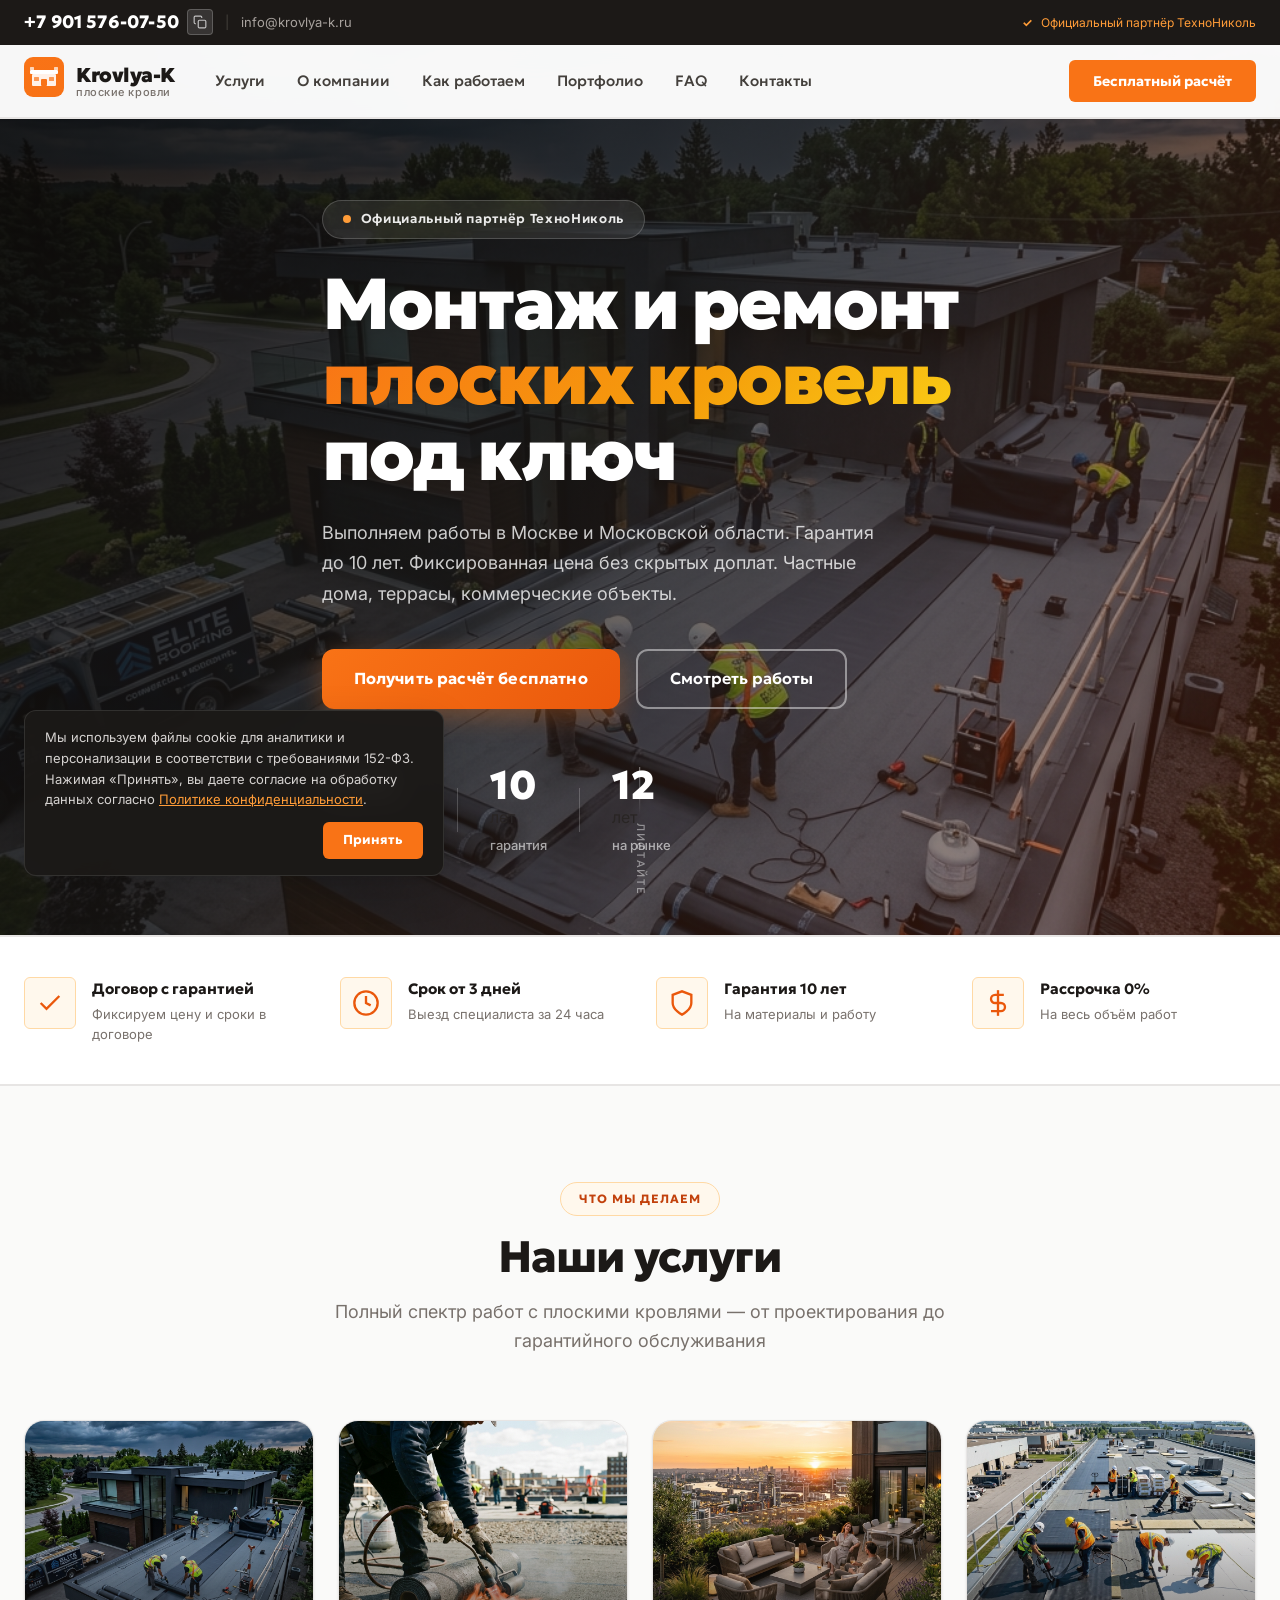
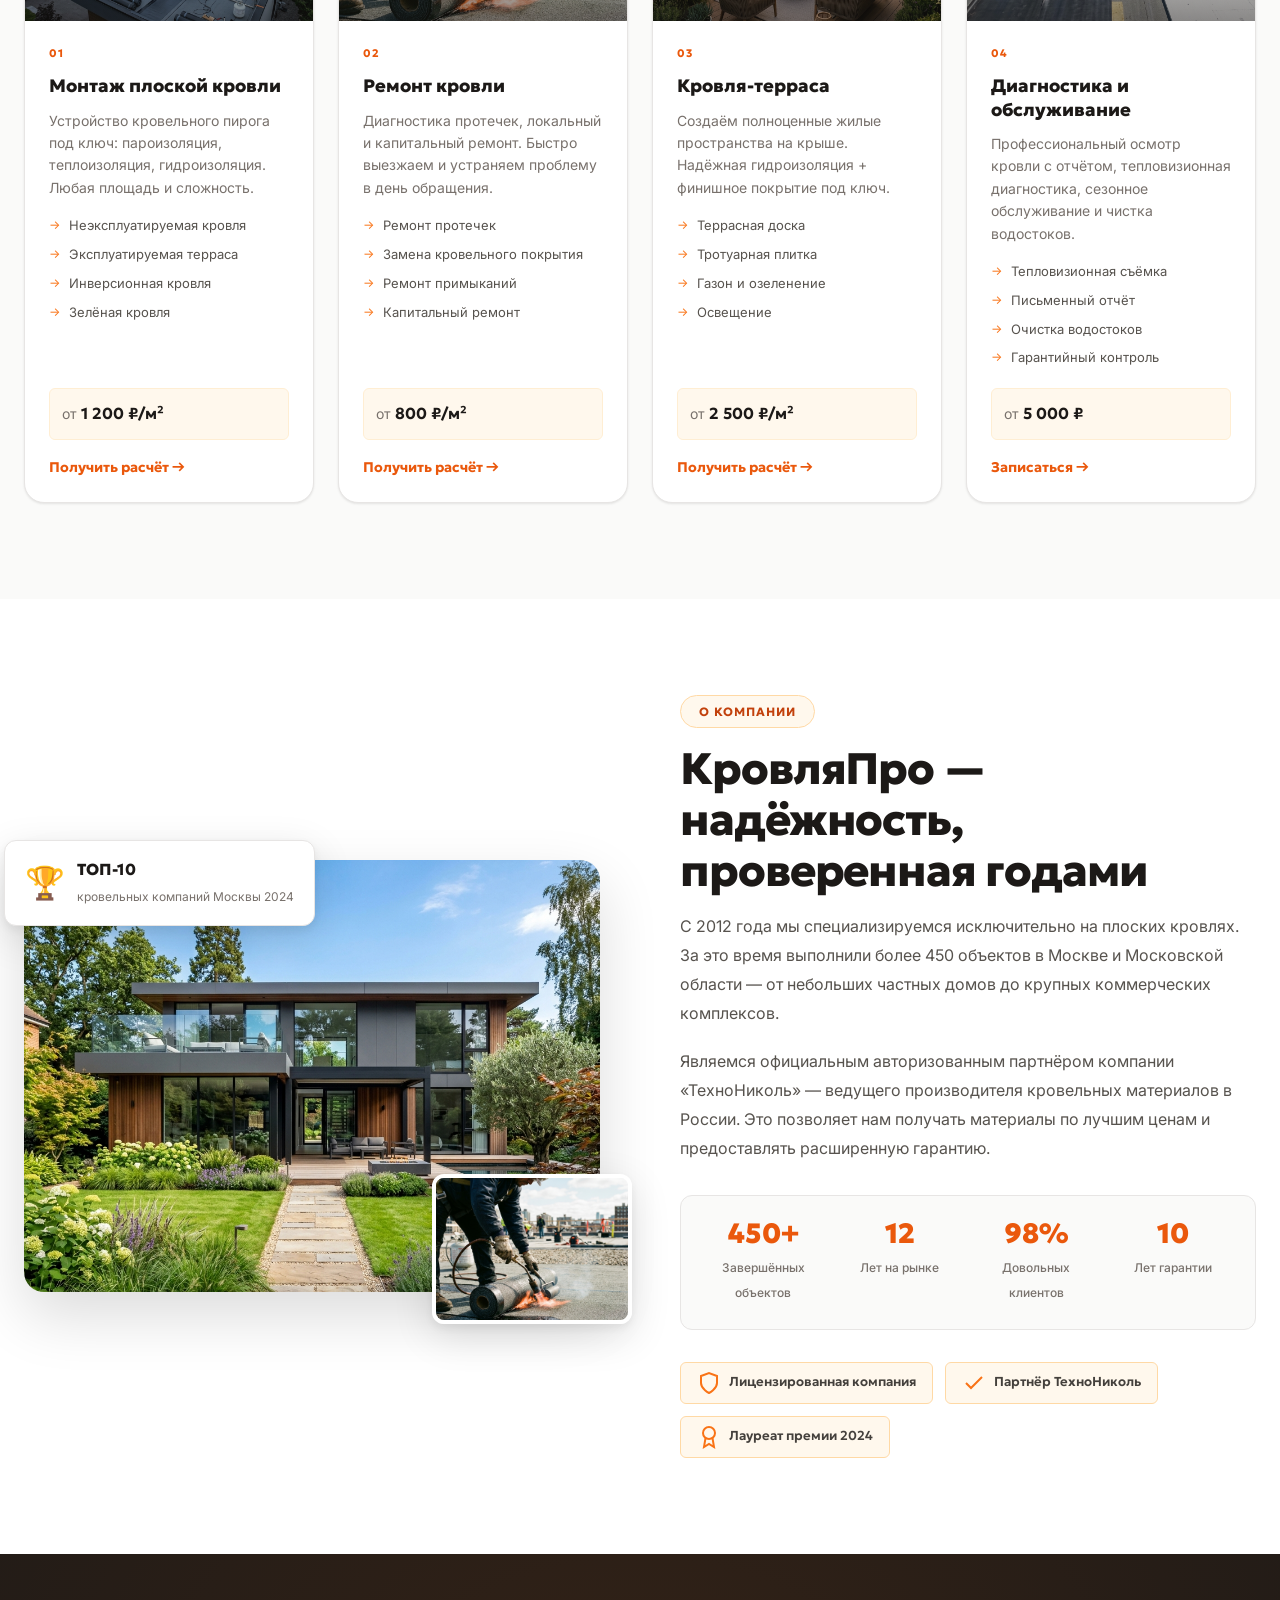
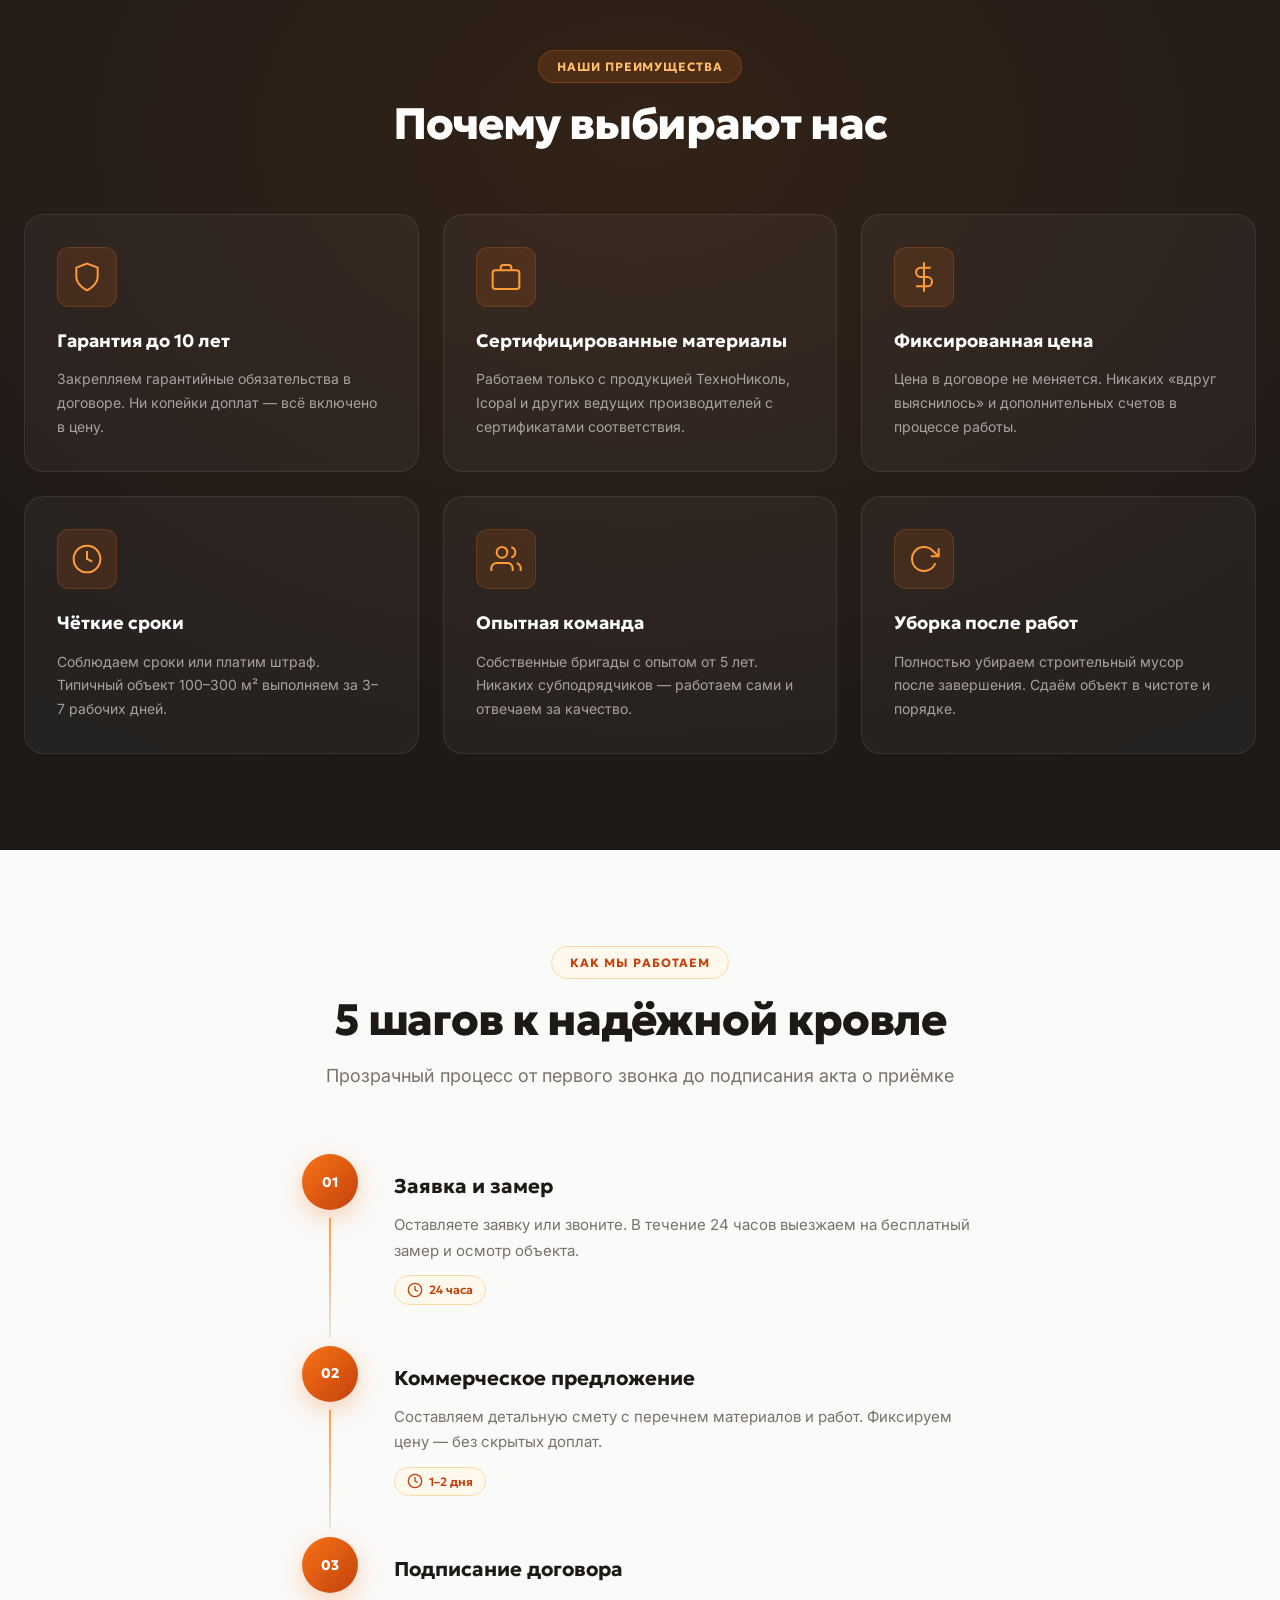
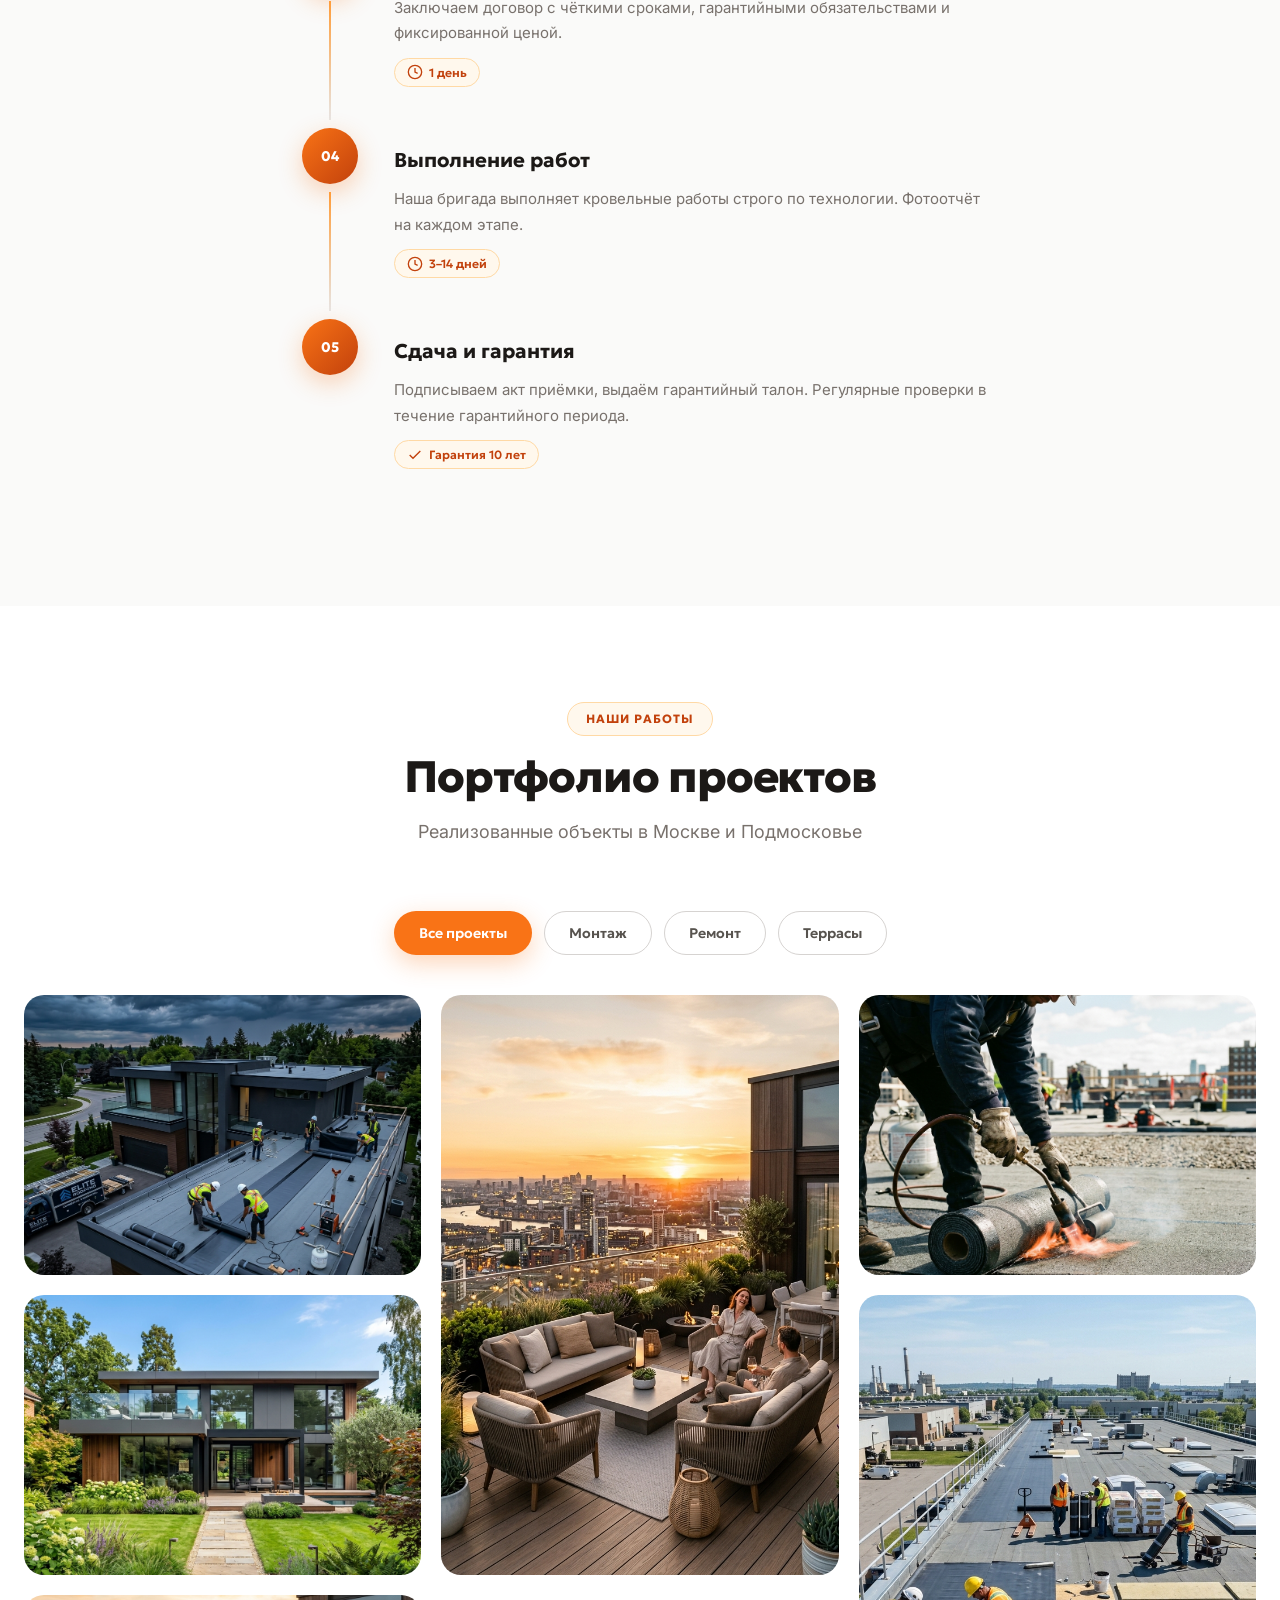
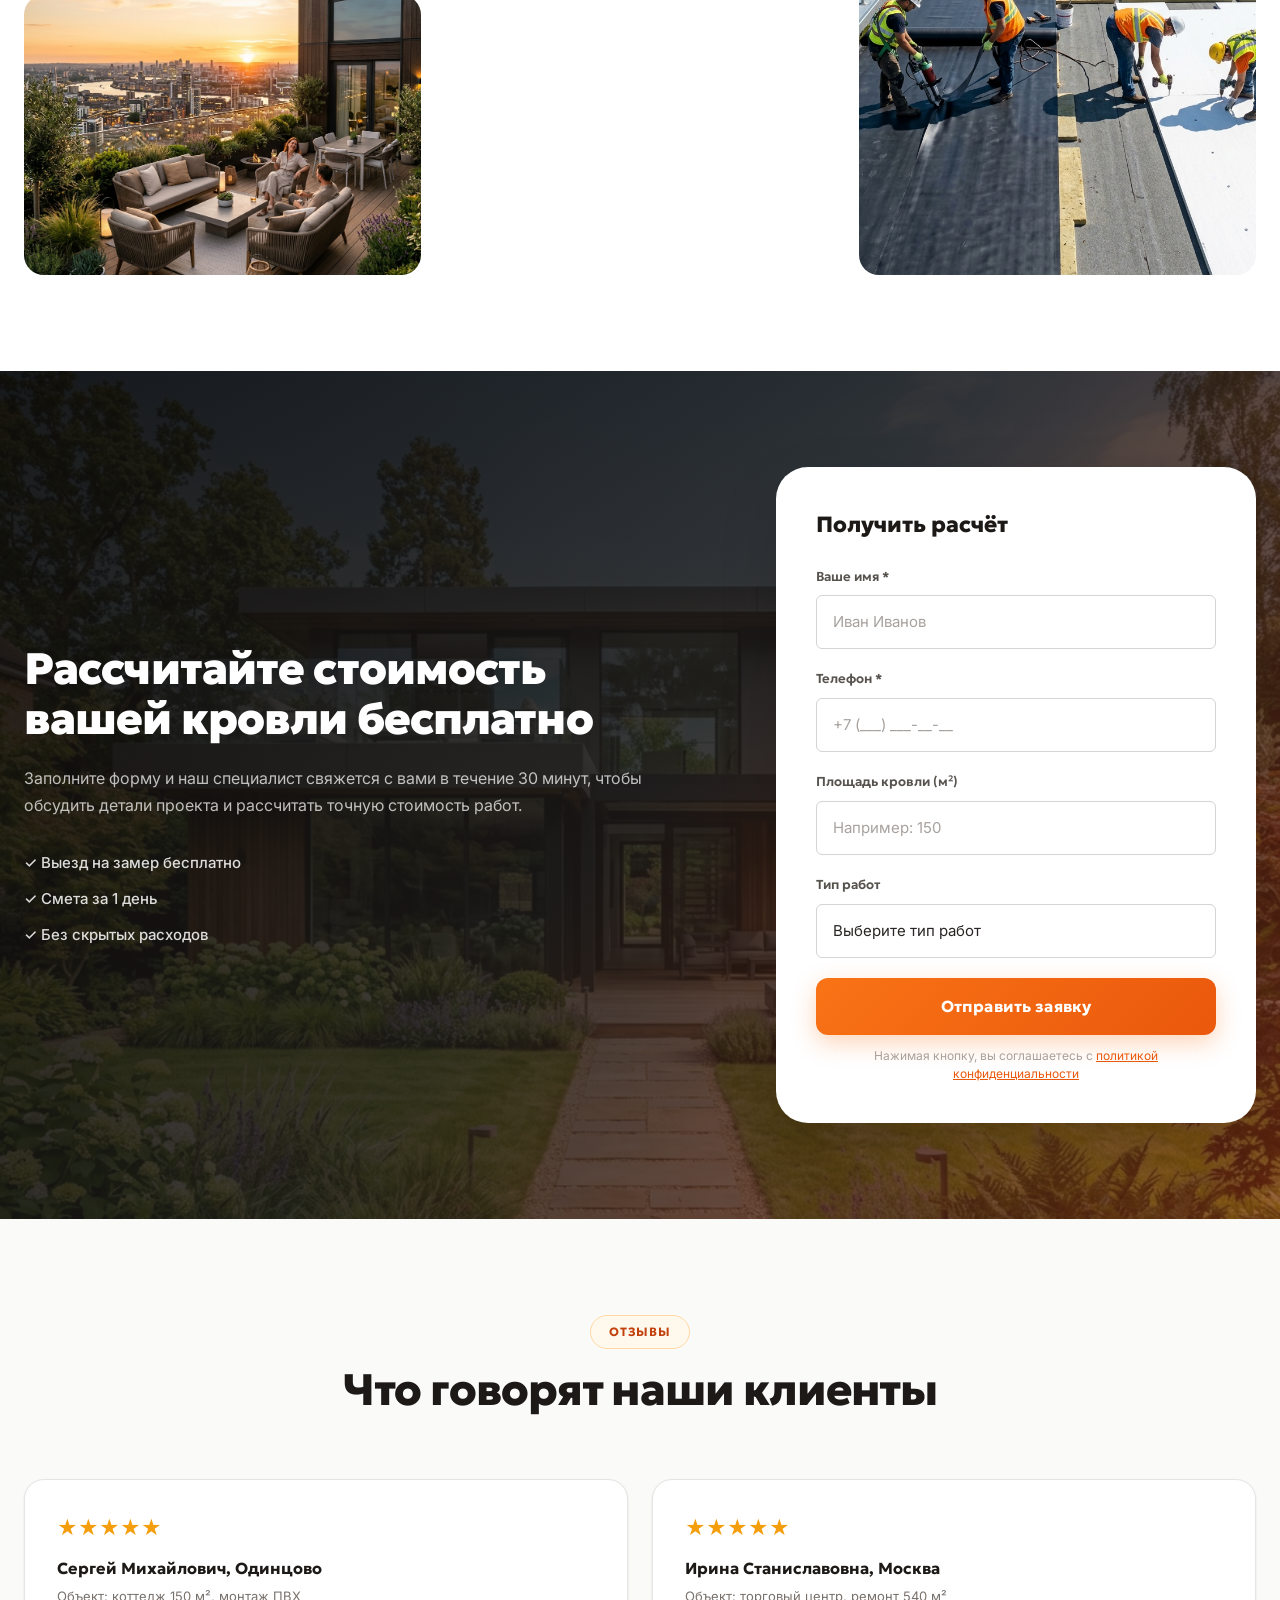
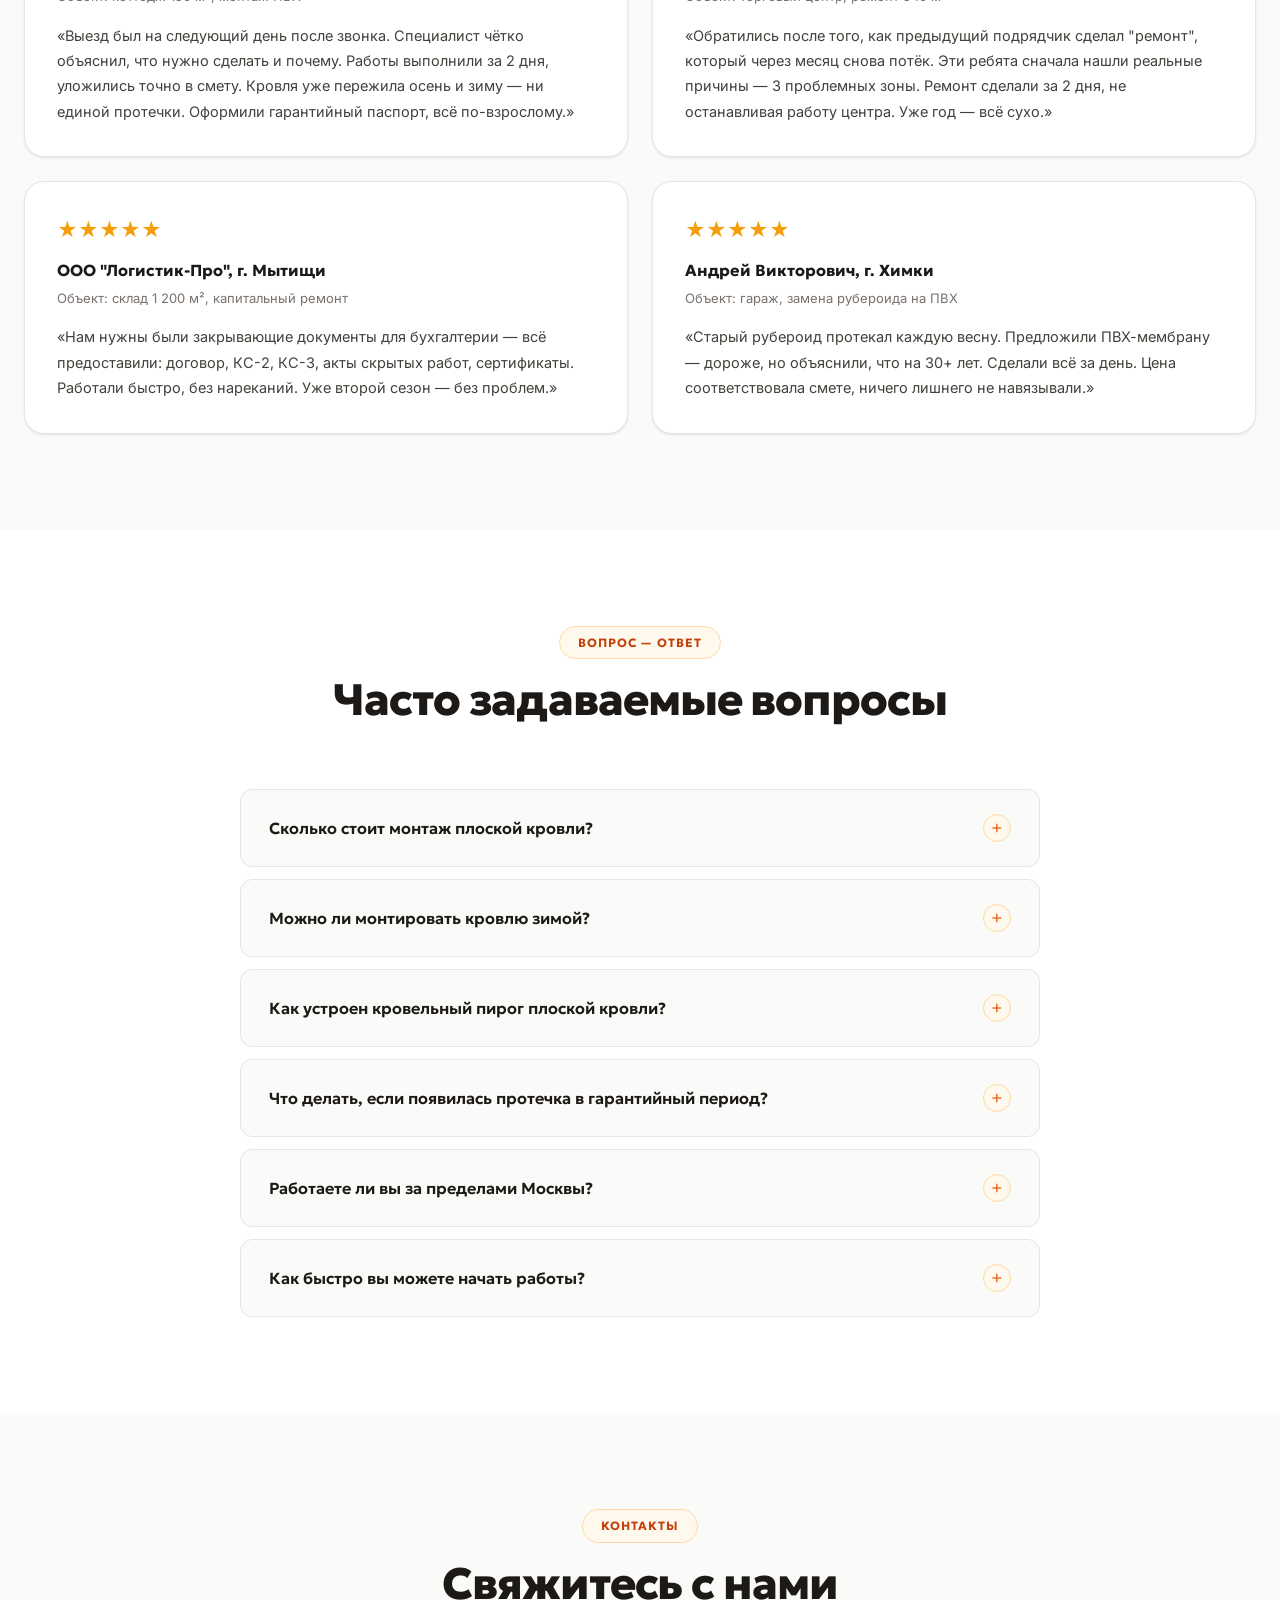
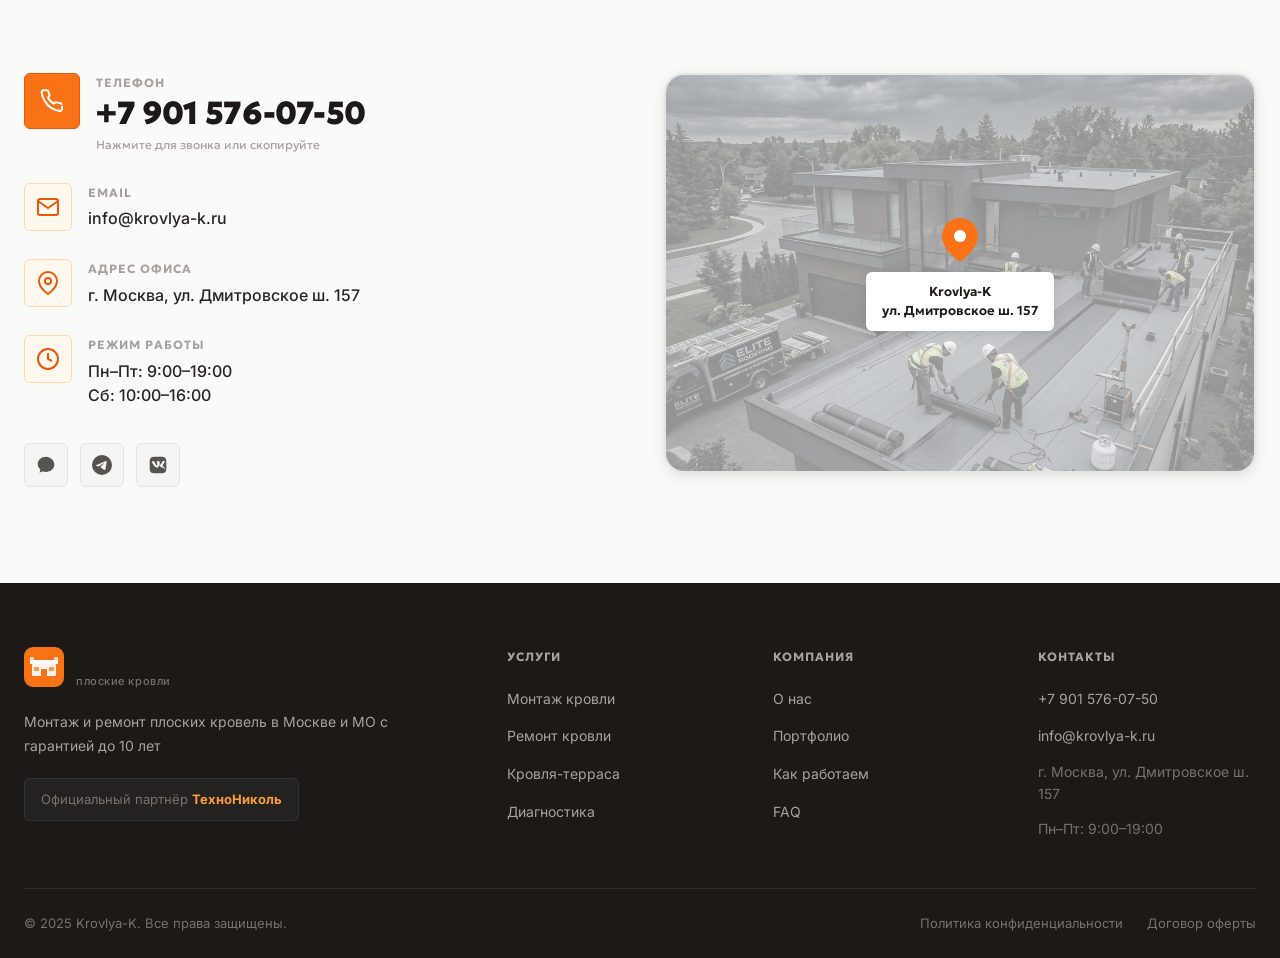
==== commit 568c22f1: "new web" ====
--- a/index.html
+++ b/index.html
@@ -1,713 +1,887 @@
 <!DOCTYPE html>
 <html lang="ru">
 <head>
-    <meta charset="UTF-8">
-    <meta name="viewport" content="width=device-width, initial-scale=1.0">
-    <meta name="description" content="Профессиональный ремонт и монтаж плоской кровли из ПВХ-мембраны в Москве и МО. Гарантия 7 лет, выезд в день обращения.">
-    <title>Ремонт плоской кровли в Москве | Монтаж ПВХ мембраны</title>
-    
-    <!-- Google Fonts: Inter -->
-    <link rel="preconnect" href="https://fonts.googleapis.com">
-    <link rel="preconnect" href="https://fonts.gstatic.com" crossorigin>
-    <link href="https://fonts.googleapis.com/css2?family=Inter:wght@300;400;500;600;700;800&display=swap" rel="stylesheet">
-    
-    <link rel="stylesheet" href="css/style.css">
+  <meta charset="UTF-8">
+  <meta name="viewport" content="width=device-width, initial-scale=1.0">
+  <meta name="description" content="Krovlya-K — монтаж и ремонт плоских кровель в Москве и МО. Гарантия до 10 лет. Официальный партнёр ТехноНиколь. Работаем с частными домами, террасами и коммерческими объектами.">
+  <meta name="keywords" content="монтаж плоской кровли, ремонт плоской крыши, плоская кровля под ключ, эксплуатируемая кровля, неэксплуатируемая кровля, кровля Москва">
+  <meta property="og:title" content="Krovlya-K — монтаж и ремонт плоских кровель в Москве">
+  <meta property="og:description" content="Официальный партнёр ТехноНиколь. Монтируем плоскую кровлю с гарантией до 10 лет. Частные дома и террасы.">
+  <title>Krovlya-K — монтаж и ремонт плоских кровель в Москве и МО</title>
+  <link rel="preconnect" href="https://fonts.googleapis.com">
+  <link rel="preconnect" href="https://fonts.gstatic.com" crossorigin>
+  <link href="https://fonts.googleapis.com/css2?family=Geologica:wght@300;400;500;600;700;800;900&family=Inter:wght@300;400;500;600&display=swap" rel="stylesheet">
+  <link rel="stylesheet" href="style.css">
 </head>
 <body>
 
-    <!-- 01. Header -->
-    <header class="header js-header">
-        <div class="container header-container">
-            <div class="logo">
-                <span class="logo-icon">🏗</span>
-                <div class="logo-text">
-                    <strong>КРОВЛЯ ПРОФ</strong>
-                    <span>Ремонт и монтаж ПВХ</span>
-                </div>
-            </div>
-            
-            <nav class="nav">
-                <a href="#services">Услуги</a>
-                <a href="#prices">Цены</a>
-                <a href="#portfolio">Портфолио</a>
-                <a href="#reviews">Отзывы</a>
-                <a href="#contacts">Контакты</a>
-            </nav>
-
-            <div class="header-contact">
-                <div class="phone-block">
-                    <a href="tel:+79015760750" class="phone">+7 (901) 576-07-50</a>
-                    <span class="phone-sub">Звоним в течение 15 минут</span>
-                </div>
-                <button class="btn btn-outline" onclick="document.getElementById('lead-form-2').scrollIntoView({behavior: 'smooth'})">Оставить заявку</button>
-            </div>
-            
-            <button class="mobile-menu-btn js-mobile-menu">
-                <span></span><span></span><span></span>
+  <!-- HEADER -->
+  <header class="header" id="header">
+    <div class="header-top">
+      <div class="container">
+        <div class="header-top-inner">
+          <div class="header-contacts">
+            <div class="phone-wrap">
+              <a href="tel:+79015760750" class="header-phone" id="header-phone">+7 901 576-07-50</a>
+              <button class="phone-copy-btn" id="phone-copy-btn" title="Скопировать номер" aria-label="Скопировать телефон">
+                <svg width="14" height="14" viewBox="0 0 24 24" fill="none" stroke="currentColor" stroke-width="2"><rect x="9" y="9" width="13" height="13" rx="2"/><path d="M5 15H4a2 2 0 0 1-2-2V4a2 2 0 0 1 2-2h9a2 2 0 0 1 2 2v1"/></svg>
+                <span class="copy-tooltip" id="copy-tooltip">Скопировано!</span>
+              </button>
+            </div>
+            <span class="header-divider">|</span>
+            <a href="mailto:info@krovlya-k.ru" class="header-email">info@krovlya-k.ru</a>
+          </div>
+          <div class="header-badge">
+            <span class="badge-icon">✓</span>
+            <span>Официальный партнёр ТехноНиколь</span>
+          </div>
+        </div>
+      </div>
+    </div>
+    <nav class="header-nav" id="main-nav">
+      <div class="container">
+        <div class="nav-inner">
+          <a href="#" class="logo" id="site-logo">
+            <div class="logo-icon">
+              <svg width="40" height="40" viewBox="0 0 40 40" fill="none" xmlns="http://www.w3.org/2000/svg">
+                <rect width="40" height="40" rx="9" fill="url(#logoGrad)"/>
+                <!-- Flat roof house -->
+                <!-- Roof slab (flat, wide) -->
+                <rect x="6" y="13" width="28" height="4" rx="1" fill="white"/>
+                <!-- Left chimney-like parapet -->
+                <rect x="6" y="10" width="4" height="3" rx="0.5" fill="white" opacity="0.7"/>
+                <!-- Right parapet -->
+                <rect x="30" y="10" width="4" height="3" rx="0.5" fill="white" opacity="0.7"/>
+                <!-- House body -->
+                <rect x="8" y="17" width="24" height="12" rx="1" fill="white" opacity="0.9"/>
+                <!-- Door -->
+                <rect x="17" y="22" width="6" height="7" rx="1" fill="url(#logoGrad)"/>
+                <!-- Window left -->
+                <rect x="10" y="20" width="5" height="4" rx="0.5" fill="url(#logoGrad)" opacity="0.7"/>
+                <!-- Window right -->
+                <rect x="25" y="20" width="5" height="4" rx="0.5" fill="url(#logoGrad)" opacity="0.7"/>
+                <defs>
+                  <linearGradient id="logoGrad" x1="0" y1="0" x2="40" y2="40">
+                    <stop offset="0%" stop-color="#f97316"/>
+                    <stop offset="100%" stop-color="#c2410c"/>
+                  </linearGradient>
+                </defs>
+              </svg>
+            </div>
+            <div class="logo-text">
+              <span class="logo-name">Krovlya-K</span>
+              <span class="logo-sub">плоские кровли</span>
+            </div>
+          </a>
+          <ul class="nav-links" id="nav-links">
+            <li><a href="#services" class="nav-link">Услуги</a></li>
+            <li><a href="#about" class="nav-link">О компании</a></li>
+            <li><a href="#process" class="nav-link">Как работаем</a></li>
+            <li><a href="#portfolio" class="nav-link">Портфолио</a></li>
+            <li><a href="#faq" class="nav-link">FAQ</a></li>
+            <li><a href="#contacts" class="nav-link">Контакты</a></li>
+          </ul>
+          <a href="#callback" class="btn-nav" id="nav-cta">Бесплатный расчёт</a>
+          <button class="burger" id="burger-btn" aria-label="Меню">
+            <span></span><span></span><span></span>
+          </button>
+        </div>
+      </div>
+    </nav>
+  </header>
+
+  <!-- HERO -->
+  <section class="hero" id="hero">
+    <div class="hero-bg">
+      <img src="images/hero.png" alt="Монтаж плоской кровли" class="hero-img" loading="eager">
+      <div class="hero-overlay"></div>
+    </div>
+    <div class="container">
+      <div class="hero-content">
+        <div class="hero-badge animate-in" style="--delay: 0s">
+          <span class="badge-dot"></span>
+          Официальный партнёр ТехноНиколь
+        </div>
+        <h1 class="hero-title animate-in" style="--delay: 0.15s">
+          Монтаж и ремонт<br>
+          <span class="gradient-text">плоских кровель</span><br>
+          под ключ
+        </h1>
+        <p class="hero-desc animate-in" style="--delay: 0.3s">
+          Выполняем работы в Москве и Московской области. Гарантия до 10 лет. Фиксированная цена без скрытых доплат. Частные дома, террасы, коммерческие объекты.
+        </p>
+        <div class="hero-actions animate-in" style="--delay: 0.45s">
+          <a href="#callback" class="btn-primary" id="hero-cta">Получить расчёт бесплатно</a>
+          <a href="#portfolio" class="btn-ghost" id="hero-portfolio">Смотреть работы</a>
+        </div>
+        <div class="hero-stats animate-in" style="--delay: 0.6s">
+          <div class="hero-stat">
+            <span class="stat-num" data-count="450">0</span><span>+</span>
+            <span class="stat-label">объектов сдано</span>
+          </div>
+          <div class="stat-sep"></div>
+          <div class="hero-stat">
+            <span class="stat-num" data-count="10">0</span><span> лет</span>
+            <span class="stat-label">гарантия</span>
+          </div>
+          <div class="stat-sep"></div>
+          <div class="hero-stat">
+            <span class="stat-num" data-count="12">0</span><span> лет</span>
+            <span class="stat-label">на рынке</span>
+          </div>
+        </div>
+      </div>
+    </div>
+    <div class="hero-scroll">
+      <span class="scroll-line"></span>
+      <span class="scroll-text">Листайте</span>
+    </div>
+  </section>
+
+  <!-- USP STRIP -->
+  <section class="usp-strip">
+    <div class="container">
+      <div class="usp-grid">
+        <div class="usp-item">
+          <div class="usp-icon">
+            <svg width="28" height="28" viewBox="0 0 24 24" fill="none" stroke="currentColor" stroke-width="2"><polyline points="20 6 9 17 4 12"/></svg>
+          </div>
+          <div>
+            <strong>Договор с гарантией</strong>
+            <p>Фиксируем цену и сроки в договоре</p>
+          </div>
+        </div>
+        <div class="usp-item">
+          <div class="usp-icon">
+            <svg width="28" height="28" viewBox="0 0 24 24" fill="none" stroke="currentColor" stroke-width="2"><circle cx="12" cy="12" r="10"/><polyline points="12 6 12 12 16 14"/></svg>
+          </div>
+          <div>
+            <strong>Срок от 3 дней</strong>
+            <p>Выезд специалиста за 24 часа</p>
+          </div>
+        </div>
+        <div class="usp-item">
+          <div class="usp-icon">
+            <svg width="28" height="28" viewBox="0 0 24 24" fill="none" stroke="currentColor" stroke-width="2"><path d="M12 22s8-4 8-10V5l-8-3-8 3v7c0 6 8 10 8 10z"/></svg>
+          </div>
+          <div>
+            <strong>Гарантия 10 лет</strong>
+            <p>На материалы и работу</p>
+          </div>
+        </div>
+        <div class="usp-item">
+          <div class="usp-icon">
+            <svg width="28" height="28" viewBox="0 0 24 24" fill="none" stroke="currentColor" stroke-width="2"><line x1="12" y1="1" x2="12" y2="23"/><path d="M17 5H9.5a3.5 3.5 0 0 0 0 7h5a3.5 3.5 0 0 1 0 7H6"/></svg>
+          </div>
+          <div>
+            <strong>Рассрочка 0%</strong>
+            <p>На весь объём работ</p>
+          </div>
+        </div>
+      </div>
+    </div>
+  </section>
+
+  <!-- SERVICES -->
+  <section class="services section" id="services">
+    <div class="container">
+      <div class="section-header">
+        <span class="section-tag">Что мы делаем</span>
+        <h2 class="section-title">Наши услуги</h2>
+        <p class="section-desc">Полный спектр работ с плоскими кровлями — от проектирования до гарантийного обслуживания</p>
+      </div>
+      <div class="services-grid">
+        <div class="service-card" id="service-installation">
+          <div class="service-card-img">
+            <img src="images/hero.png" alt="Монтаж плоской кровли" loading="lazy">
+            <div class="service-overlay"></div>
+          </div>
+          <div class="service-card-body">
+            <div class="service-num">01</div>
+            <h3 class="service-title">Монтаж плоской кровли</h3>
+            <p class="service-desc">Устройство кровельного пирога под ключ: пароизоляция, теплоизоляция, гидроизоляция. Любая площадь и сложность.</p>
+            <ul class="service-features">
+              <li>Неэксплуатируемая кровля</li>
+              <li>Эксплуатируемая терраса</li>
+              <li>Инверсионная кровля</li>
+              <li>Зелёная кровля</li>
+            </ul>
+            <div class="service-price">от <strong>1 200 ₽/м²</strong></div>
+            <a href="#callback" class="service-link">Получить расчёт →</a>
+          </div>
+        </div>
+        <div class="service-card" id="service-repair">
+          <div class="service-card-img">
+            <img src="images/repair.png" alt="Ремонт плоской кровли" loading="lazy">
+            <div class="service-overlay"></div>
+          </div>
+          <div class="service-card-body">
+            <div class="service-num">02</div>
+            <h3 class="service-title">Ремонт кровли</h3>
+            <p class="service-desc">Диагностика протечек, локальный и капитальный ремонт. Быстро выезжаем и устраняем проблему в день обращения.</p>
+            <ul class="service-features">
+              <li>Ремонт протечек</li>
+              <li>Замена кровельного покрытия</li>
+              <li>Ремонт примыканий</li>
+              <li>Капитальный ремонт</li>
+            </ul>
+            <div class="service-price">от <strong>800 ₽/м²</strong></div>
+            <a href="#callback" class="service-link">Получить расчёт →</a>
+          </div>
+        </div>
+        <div class="service-card" id="service-terrace">
+          <div class="service-card-img">
+            <img src="images/terrace.png" alt="Эксплуатируемая кровля-терраса" loading="lazy">
+            <div class="service-overlay"></div>
+          </div>
+          <div class="service-card-body">
+            <div class="service-num">03</div>
+            <h3 class="service-title">Кровля-терраса</h3>
+            <p class="service-desc">Создаём полноценные жилые пространства на крыше. Надёжная гидроизоляция + финишное покрытие под ключ.</p>
+            <ul class="service-features">
+              <li>Террасная доска</li>
+              <li>Тротуарная плитка</li>
+              <li>Газон и озеленение</li>
+              <li>Освещение</li>
+            </ul>
+            <div class="service-price">от <strong>2 500 ₽/м²</strong></div>
+            <a href="#callback" class="service-link">Получить расчёт →</a>
+          </div>
+        </div>
+        <div class="service-card" id="service-inspection">
+          <div class="service-card-img">
+            <img src="images/team.png" alt="Диагностика кровли" loading="lazy">
+            <div class="service-overlay"></div>
+          </div>
+          <div class="service-card-body">
+            <div class="service-num">04</div>
+            <h3 class="service-title">Диагностика и обслуживание</h3>
+            <p class="service-desc">Профессиональный осмотр кровли с отчётом, тепловизионная диагностика, сезонное обслуживание и чистка водостоков.</p>
+            <ul class="service-features">
+              <li>Тепловизионная съёмка</li>
+              <li>Письменный отчёт</li>
+              <li>Очистка водостоков</li>
+              <li>Гарантийный контроль</li>
+            </ul>
+            <div class="service-price">от <strong>5 000 ₽</strong></div>
+            <a href="#callback" class="service-link">Записаться →</a>
+          </div>
+        </div>
+      </div>
+    </div>
+  </section>
+
+  <!-- ABOUT -->
+  <section class="about section" id="about">
+    <div class="container">
+      <div class="about-grid">
+        <div class="about-images">
+          <div class="about-img-main">
+            <img src="images/house.png" alt="Современный дом с плоской кровлей" loading="lazy">
+          </div>
+          <div class="about-img-secondary">
+            <img src="images/repair.png" alt="Кровельные работы" loading="lazy">
+          </div>
+          <div class="about-award">
+            <div class="award-icon">🏆</div>
+            <div>
+              <strong>ТОП-10</strong>
+              <span>кровельных компаний Москвы 2024</span>
+            </div>
+          </div>
+        </div>
+        <div class="about-content">
+          <span class="section-tag">О компании</span>
+          <h2 class="section-title">КровляПро — надёжность, проверенная годами</h2>
+          <p class="about-text">
+            С 2012 года мы специализируемся исключительно на плоских кровлях. За это время выполнили более 450 объектов в Москве и Московской области — от небольших частных домов до крупных коммерческих комплексов.
+          </p>
+          <p class="about-text">
+            Являемся официальным авторизованным партнёром компании «ТехноНиколь» — ведущего производителя кровельных материалов в России. Это позволяет нам получать материалы по лучшим ценам и предоставлять расширенную гарантию.
+          </p>
+          <div class="about-facts">
+            <div class="fact">
+              <span class="fact-num">450+</span>
+              <span class="fact-label">Завершённых объектов</span>
+            </div>
+            <div class="fact">
+              <span class="fact-num">12</span>
+              <span class="fact-label">Лет на рынке</span>
+            </div>
+            <div class="fact">
+              <span class="fact-num">98%</span>
+              <span class="fact-label">Довольных клиентов</span>
+            </div>
+            <div class="fact">
+              <span class="fact-num">10</span>
+              <span class="fact-label">Лет гарантии</span>
+            </div>
+          </div>
+          <div class="about-certs">
+            <div class="cert-badge">
+              <svg width="24" height="24" viewBox="0 0 24 24" fill="none" stroke="#f97316" stroke-width="2"><path d="M12 22s8-4 8-10V5l-8-3-8 3v7c0 6 8 10 8 10z"/></svg>
+              Лицензированная компания
+            </div>
+            <div class="cert-badge">
+              <svg width="24" height="24" viewBox="0 0 24 24" fill="none" stroke="#f97316" stroke-width="2"><polyline points="20 6 9 17 4 12"/></svg>
+              Партнёр ТехноНиколь
+            </div>
+            <div class="cert-badge">
+              <svg width="24" height="24" viewBox="0 0 24 24" fill="none" stroke="#f97316" stroke-width="2"><circle cx="12" cy="8" r="6"/><path d="M15.477 12.89L17 22l-5-3-5 3 1.523-9.11"/></svg>
+              Лауреат премии 2024
+            </div>
+          </div>
+        </div>
+      </div>
+    </div>
+  </section>
+
+  <!-- WHY US -->
+  <section class="why-us section">
+    <div class="why-bg"></div>
+    <div class="container">
+      <div class="section-header">
+        <span class="section-tag">Наши преимущества</span>
+        <h2 class="section-title">Почему выбирают нас</h2>
+      </div>
+      <div class="why-grid">
+        <div class="why-card" id="why-guarantee">
+          <div class="why-icon-wrap">
+            <svg width="32" height="32" viewBox="0 0 24 24" fill="none" stroke="currentColor" stroke-width="1.5"><path d="M12 22s8-4 8-10V5l-8-3-8 3v7c0 6 8 10 8 10z"/></svg>
+          </div>
+          <h3>Гарантия до 10 лет</h3>
+          <p>Закрепляем гарантийные обязательства в договоре. Ни копейки доплат — всё включено в цену.</p>
+        </div>
+        <div class="why-card" id="why-materials">
+          <div class="why-icon-wrap">
+            <svg width="32" height="32" viewBox="0 0 24 24" fill="none" stroke="currentColor" stroke-width="1.5"><rect x="2" y="7" width="20" height="14" rx="2"/><path d="M16 7V5a2 2 0 0 0-2-2h-4a2 2 0 0 0-2 2v2"/></svg>
+          </div>
+          <h3>Сертифицированные материалы</h3>
+          <p>Работаем только с продукцией ТехноНиколь, Icopal и других ведущих производителей с сертификатами соответствия.</p>
+        </div>
+        <div class="why-card" id="why-price">
+          <div class="why-icon-wrap">
+            <svg width="32" height="32" viewBox="0 0 24 24" fill="none" stroke="currentColor" stroke-width="1.5"><line x1="12" y1="1" x2="12" y2="23"/><path d="M17 5H9.5a3.5 3.5 0 0 0 0 7h5a3.5 3.5 0 0 1 0 7H6"/></svg>
+          </div>
+          <h3>Фиксированная цена</h3>
+          <p>Цена в договоре не меняется. Никаких «вдруг выяснилось» и дополнительных счетов в процессе работы.</p>
+        </div>
+        <div class="why-card" id="why-speed">
+          <div class="why-icon-wrap">
+            <svg width="32" height="32" viewBox="0 0 24 24" fill="none" stroke="currentColor" stroke-width="1.5"><circle cx="12" cy="12" r="10"/><polyline points="12 6 12 12 16 14"/></svg>
+          </div>
+          <h3>Чёткие сроки</h3>
+          <p>Соблюдаем сроки или платим штраф. Типичный объект 100–300 м² выполняем за 3–7 рабочих дней.</p>
+        </div>
+        <div class="why-card" id="why-team">
+          <div class="why-icon-wrap">
+            <svg width="32" height="32" viewBox="0 0 24 24" fill="none" stroke="currentColor" stroke-width="1.5"><path d="M17 21v-2a4 4 0 0 0-4-4H5a4 4 0 0 0-4 4v2"/><circle cx="9" cy="7" r="4"/><path d="M23 21v-2a4 4 0 0 0-3-3.87"/><path d="M16 3.13a4 4 0 0 1 0 7.75"/></svg>
+          </div>
+          <h3>Опытная команда</h3>
+          <p>Собственные бригады с опытом от 5 лет. Никаких субподрядчиков — работаем сами и отвечаем за качество.</p>
+        </div>
+        <div class="why-card" id="why-clean">
+          <div class="why-icon-wrap">
+            <svg width="32" height="32" viewBox="0 0 24 24" fill="none" stroke="currentColor" stroke-width="1.5"><polyline points="23 4 23 10 17 10"/><path d="M20.49 15a9 9 0 1 1-2.12-9.36L23 10"/></svg>
+          </div>
+          <h3>Уборка после работ</h3>
+          <p>Полностью убираем строительный мусор после завершения. Сдаём объект в чистоте и порядке.</p>
+        </div>
+      </div>
+    </div>
+  </section>
+
+  <!-- PROCESS -->
+  <section class="process section" id="process">
+    <div class="container">
+      <div class="section-header">
+        <span class="section-tag">Как мы работаем</span>
+        <h2 class="section-title">5 шагов к надёжной кровле</h2>
+        <p class="section-desc">Прозрачный процесс от первого звонка до подписания акта о приёмке</p>
+      </div>
+      <div class="process-timeline">
+        <div class="process-step" id="step-1">
+          <div class="step-indicator">
+            <div class="step-num">01</div>
+            <div class="step-line"></div>
+          </div>
+          <div class="step-content">
+            <h3>Заявка и замер</h3>
+            <p>Оставляете заявку или звоните. В течение 24 часов выезжаем на бесплатный замер и осмотр объекта.</p>
+            <div class="step-time">
+              <svg width="16" height="16" viewBox="0 0 24 24" fill="none" stroke="currentColor" stroke-width="2"><circle cx="12" cy="12" r="10"/><polyline points="12 6 12 12 16 14"/></svg>
+              24 часа
+            </div>
+          </div>
+        </div>
+        <div class="process-step" id="step-2">
+          <div class="step-indicator">
+            <div class="step-num">02</div>
+            <div class="step-line"></div>
+          </div>
+          <div class="step-content">
+            <h3>Коммерческое предложение</h3>
+            <p>Составляем детальную смету с перечнем материалов и работ. Фиксируем цену — без скрытых доплат.</p>
+            <div class="step-time">
+              <svg width="16" height="16" viewBox="0 0 24 24" fill="none" stroke="currentColor" stroke-width="2"><circle cx="12" cy="12" r="10"/><polyline points="12 6 12 12 16 14"/></svg>
+              1–2 дня
+            </div>
+          </div>
+        </div>
+        <div class="process-step" id="step-3">
+          <div class="step-indicator">
+            <div class="step-num">03</div>
+            <div class="step-line"></div>
+          </div>
+          <div class="step-content">
+            <h3>Подписание договора</h3>
+            <p>Заключаем договор с чёткими сроками, гарантийными обязательствами и фиксированной ценой.</p>
+            <div class="step-time">
+              <svg width="16" height="16" viewBox="0 0 24 24" fill="none" stroke="currentColor" stroke-width="2"><circle cx="12" cy="12" r="10"/><polyline points="12 6 12 12 16 14"/></svg>
+              1 день
+            </div>
+          </div>
+        </div>
+        <div class="process-step" id="step-4">
+          <div class="step-indicator">
+            <div class="step-num">04</div>
+            <div class="step-line"></div>
+          </div>
+          <div class="step-content">
+            <h3>Выполнение работ</h3>
+            <p>Наша бригада выполняет кровельные работы строго по технологии. Фотоотчёт на каждом этапе.</p>
+            <div class="step-time">
+              <svg width="16" height="16" viewBox="0 0 24 24" fill="none" stroke="currentColor" stroke-width="2"><circle cx="12" cy="12" r="10"/><polyline points="12 6 12 12 16 14"/></svg>
+              3–14 дней
+            </div>
+          </div>
+        </div>
+        <div class="process-step" id="step-5">
+          <div class="step-indicator">
+            <div class="step-num">05</div>
+            <div class="step-line last"></div>
+          </div>
+          <div class="step-content">
+            <h3>Сдача и гарантия</h3>
+            <p>Подписываем акт приёмки, выдаём гарантийный талон. Регулярные проверки в течение гарантийного периода.</p>
+            <div class="step-time">
+              <svg width="16" height="16" viewBox="0 0 24 24" fill="none" stroke="currentColor" stroke-width="2"><polyline points="20 6 9 17 4 12"/></svg>
+              Гарантия 10 лет
+            </div>
+          </div>
+        </div>
+      </div>
+    </div>
+  </section>
+
+  <!-- PORTFOLIO -->
+  <section class="portfolio section" id="portfolio">
+    <div class="container">
+      <div class="section-header">
+        <span class="section-tag">Наши работы</span>
+        <h2 class="section-title">Портфолио проектов</h2>
+        <p class="section-desc">Реализованные объекты в Москве и Подмосковье</p>
+      </div>
+      <div class="portfolio-filters">
+        <button class="pf-btn active" data-filter="all" id="filter-all">Все проекты</button>
+        <button class="pf-btn" data-filter="install" id="filter-install">Монтаж</button>
+        <button class="pf-btn" data-filter="repair" id="filter-repair">Ремонт</button>
+        <button class="pf-btn" data-filter="terrace" id="filter-terrace">Террасы</button>
+      </div>
+      <div class="portfolio-grid" id="portfolio-grid">
+        <div class="portfolio-item" data-category="install">
+          <img src="images/hero.png" alt="Монтаж кровли частный дом" loading="lazy">
+          <div class="portfolio-overlay">
+            <div class="portfolio-info">
+              <h4>Частный дом, Рублёвка</h4>
+              <p>Монтаж • 280 м² • 2024</p>
+            </div>
+          </div>
+        </div>
+        <div class="portfolio-item large" data-category="terrace">
+          <img src="images/terrace.png" alt="Эксплуатируемая кровля-терраса" loading="lazy">
+          <div class="portfolio-overlay">
+            <div class="portfolio-info">
+              <h4>Эксплуатируемая терраса, Москва</h4>
+              <p>Терраса • 180 м² • 2024</p>
+            </div>
+          </div>
+        </div>
+        <div class="portfolio-item" data-category="repair">
+          <img src="images/repair.png" alt="Ремонт кровли" loading="lazy">
+          <div class="portfolio-overlay">
+            <div class="portfolio-info">
+              <h4>Капремонт, Одинцово</h4>
+              <p>Ремонт • 450 м² • 2023</p>
+            </div>
+          </div>
+        </div>
+        <div class="portfolio-item" data-category="install">
+          <img src="images/house.png" alt="Современный дом с плоской кровлей" loading="lazy">
+          <div class="portfolio-overlay">
+            <div class="portfolio-info">
+              <h4>Современный коттедж, Новая Москва</h4>
+              <p>Монтаж • 320 м² • 2023</p>
+            </div>
+          </div>
+        </div>
+        <div class="portfolio-item large" data-category="install">
+          <img src="images/team.png" alt="Коммерческий объект" loading="lazy">
+          <div class="portfolio-overlay">
+            <div class="portfolio-info">
+              <h4>Производственный комплекс, Химки</h4>
+              <p>Монтаж • 2800 м² • 2023</p>
+            </div>
+          </div>
+        </div>
+        <div class="portfolio-item" data-category="terrace">
+          <img src="images/terrace.png" alt="Зелёная кровля" loading="lazy">
+          <div class="portfolio-overlay">
+            <div class="portfolio-info">
+              <h4>Зелёная кровля, Митино</h4>
+              <p>Терраса + озеленение • 240 м² • 2024</p>
+            </div>
+          </div>
+        </div>
+      </div>
+    </div>
+  </section>
+
+  <!-- CALCULATOR CTA -->
+  <section class="calc-cta" id="callback">
+    <div class="calc-cta-bg">
+      <img src="images/house.png" alt="" loading="lazy">
+      <div class="calc-cta-overlay"></div>
+    </div>
+    <div class="container">
+      <div class="calc-cta-inner">
+        <div class="calc-cta-content">
+          <h2>Рассчитайте стоимость<br>вашей кровли бесплатно</h2>
+          <p>Заполните форму и наш специалист свяжется с вами в течение 30 минут, чтобы обсудить детали проекта и рассчитать точную стоимость работ.</p>
+          <div class="calc-cta-guarantees">
+            <div class="cta-guarantee">✓ Выезд на замер бесплатно</div>
+            <div class="cta-guarantee">✓ Смета за 1 день</div>
+            <div class="cta-guarantee">✓ Без скрытых расходов</div>
+          </div>
+        </div>
+        <div class="calc-form-wrap">
+          <form class="calc-form" id="contact-form" novalidate>
+            <h3>Получить расчёт</h3>
+            <div class="form-group">
+              <label for="form-name">Ваше имя *</label>
+              <input type="text" id="form-name" name="name" placeholder="Иван Иванов" required>
+            </div>
+            <div class="form-group">
+              <label for="form-phone">Телефон *</label>
+              <input type="tel" id="form-phone" name="phone" placeholder="+7 (___) ___-__-__" required>
+            </div>
+            <div class="form-group">
+              <label for="form-area">Площадь кровли (м²)</label>
+              <input type="number" id="form-area" name="area" placeholder="Например: 150">
+            </div>
+            <div class="form-group">
+              <label for="form-type">Тип работ</label>
+              <select id="form-type" name="type">
+                <option value="">Выберите тип работ</option>
+                <option value="install">Монтаж новой кровли</option>
+                <option value="repair">Ремонт кровли</option>
+                <option value="terrace">Кровля-терраса</option>
+                <option value="inspect">Диагностика</option>
+              </select>
+            </div>
+            <button type="submit" class="btn-primary btn-full" id="form-submit">
+              Отправить заявку
             </button>
-        </div>
-    </header>
-
-    <!-- 02. Hero -->
-    <section class="hero">
-        <div class="hero-bg">
-            <div class="hero-overlay"></div>
-            <!-- Placeholder for hero background -->
-        </div>
-        <div class="container hero-content">
-            <div class="hero-text animate-fade-up">
-                <div class="hero-badge">Осталось 2 бригады на эту неделю — запишитесь сейчас</div>
-                <h1>Ремонт и монтаж плоской кровли из ПВХ-мембраны в Москве и МО</h1>
-                <p class="subtitle">Устраняем протечки и монтируем новую кровлю «под ключ» за 1–3 дня. Гарантия 7 лет. Выезд специалиста — бесплатно в день обращения.</p>
-                
-                <div class="hero-features">
-                    <div class="feature-item">
-                        <span class="icon">🏗</span>
-                        <span><strong>Более 500</strong> объектов</span>
-                    </div>
-                    <div class="feature-item">
-                        <span class="icon">📅</span>
-                        <span><strong>Выезд</strong> сегодня</span>
-                    </div>
-                    <div class="feature-item">
-                        <span class="icon">✅</span>
-                        <span><strong>Гарантия</strong> 7 лет</span>
-                    </div>
-                    <div class="feature-item">
-                        <span class="icon">📄</span>
-                        <span><strong>Договор</strong> и акты</span>
-                    </div>
-                </div>
-                
-                <div class="hero-trust">
-                    💬 «Принимаем объекты от 50 м². Работаем без выходных.»
-                </div>
-            </div>
-            
-            <div class="hero-form-wrapper animate-fade-up" style="animation-delay: 0.2s;">
-                <form class="lead-form glass-form">
-                    <h3>Получите расчёт стоимости бесплатно</h3>
-                    <p>Перезвоним за 15 минут. Выезд и замер — бесплатно.</p>
-                    
-                    <div class="form-group">
-                        <input type="text" placeholder="Ваше имя" required>
-                    </div>
-                    <div class="form-group">
-                        <input type="tel" placeholder="+7 (___) ___-__-__" required>
-                    </div>
-                    <div class="form-group">
-                        <select required>
-                            <option value="" disabled selected>Тип объекта</option>
-                            <option value="house">Жилой дом / Коттедж</option>
-                            <option value="mall">Торговый центр</option>
-                            <option value="warehouse">Склад / Производство</option>
-                            <option value="other">Другое</option>
-                        </select>
-                    </div>
-                    <button type="submit" class="btn btn-primary btn-block">Рассчитать стоимость</button>
-                </form>
-            </div>
-        </div>
-    </section>
-
-    <!-- 03. Pains Block -->
-    <section class="section pains" id="pains">
-        <div class="container">
-            <h2 class="section-title text-center animate-fade-up">Что происходит с вашей кровлей?</h2>
-            
-            <div class="grid-3 pains-grid">
-                <div class="pain-card animate-fade-up">
-                    <div class="pain-icon">🌧</div>
-                    <h3>После каждого дождя — пятна на потолке</h3>
-                    <p>Вода проникает внутрь. Намокает утеплитель, разрушается перекрытие. Каждый месяц промедления увеличивает стоимость ремонта.</p>
-                </div>
-                <div class="pain-card animate-fade-up" style="animation-delay: 0.1s;">
-                    <div class="pain-icon">🔍</div>
-                    <h3>Не можете найти место протечки</h3>
-                    <p>Вода затекает в одном месте, а проявляется совсем в другом. Это не угадать без специального оборудования.</p>
-                </div>
-                <div class="pain-card animate-fade-up" style="animation-delay: 0.2s;">
-                    <div class="pain-icon">💸</div>
-                    <h3>Уже чинили — снова течёт</h3>
-                    <p>Локальная «заплатка» без диагностики даёт результат на 1–2 сезона. Проблема возвращается снова и снова.</p>
-                </div>
-                <div class="pain-card animate-fade-up" style="animation-delay: 0.3s;">
-                    <div class="pain-icon">🏗</div>
-                    <h3>Кровля пузырится, мембрана вздулась</h3>
-                    <p>Под покрытие попала влага. Если не устранить сейчас — мембрана расслоится по всей площади.</p>
-                </div>
-                <div class="pain-card animate-fade-up" style="animation-delay: 0.4s;">
-                    <div class="pain-icon">📅</div>
-                    <h3>Кровле 10–15 лет — пора задуматься</h3>
-                    <p>ПВХ-мембрана без ухода теряет эластичность. Микротрещины пока незаметны, но следующей зимой могут дать серьёзную течь.</p>
-                </div>
-                <div class="pain-card animate-fade-up" style="animation-delay: 0.5s;">
-                    <div class="pain-icon">🏢</div>
-                    <h3>Арендаторы жалуются</h3>
-                    <p>Протечка в коммерческом объекте — это претензии, штрафы и репутационные потери. Нужно решить проблему без остановки работы.</p>
-                </div>
-            </div>
-            
-            <div class="text-center mt-4 animate-fade-up" style="animation-delay: 0.6s;">
-                <button class="btn btn-primary btn-lg" onclick="document.getElementById('lead-form-2').scrollIntoView({behavior: 'smooth'})">Записаться на бесплатный осмотр кровли →</button>
-            </div>
-        </div>
-    </section>
-
-    <!-- 04. Services (Tabs) -->
-    <section class="section services bg-light" id="services">
-        <div class="container">
-            <h2 class="section-title text-center animate-fade-up">Что мы делаем</h2>
-            <p class="section-desc text-center animate-fade-up">Работаем с частными домами, коттеджными посёлками, многоквартирными домами, торговыми центрами, складами и производственными зданиями в Москве и МО.</p>
-            
-            <div class="tabs-container animate-fade-up">
-                <div class="tabs-nav" role="tablist">
-                    <button class="tab-btn active" role="tab" aria-selected="true" aria-controls="tab-repair" id="btn-repair">Ремонт плоской кровли</button>
-                    <button class="tab-btn" role="tab" aria-selected="false" aria-controls="tab-install" id="btn-install">Монтаж плоской кровли из ПВХ</button>
-                </div>
-                
-                <div class="tab-content active" id="tab-repair" role="tabpanel" aria-labelledby="btn-repair">
-                    <div class="tab-header">
-                        <h3>Устраняем любые повреждения ПВХ-мембраны — от точечных протечек до капитального восстановления</h3>
-                    </div>
-                    <div class="grid-3">
-                        <div class="service-card">
-                            <div class="card-badge">Аварийный</div>
-                            <h4>1. Латочный ремонт</h4>
-                            <p>Точечное устранение повреждений: проколов, порезов, разошедшихся швов. Подходит, если повреждено до 20% площади.</p>
-                            <ul class="service-meta">
-                                <li>⏱ Срок: 1 день</li>
-                                <li>💰 От 150 руб./м²</li>
-                            </ul>
-                        </div>
-                        <div class="service-card">
-                            <div class="card-badge">Косметический</div>
-                            <h4>2. Текущий ремонт</h4>
-                            <p>Обследование кровли, герметизация швов и примыканий, замена локальных участков мембраны. Проводится раз в 5 лет.</p>
-                            <ul class="service-meta">
-                                <li>⏱ Срок: 1–2 дня</li>
-                                <li>💰 От 350 руб./м²</li>
-                            </ul>
-                        </div>
-                        <div class="service-card">
-                            <div class="card-badge">Капитальный</div>
-                            <h4>3. Капитальный ремонт</h4>
-                            <p>Полный демонтаж старого покрытия, замена кровельного пирога. Гарантия 25–50 лет на покрытие.</p>
-                            <ul class="service-meta">
-                                <li>⏱ Срок: 3–7 дней</li>
-                                <li>💰 От 1 800 руб./м²</li>
-                            </ul>
-                        </div>
-                    </div>
-                </div>
-                
-                <div class="tab-content" id="tab-install" role="tabpanel" aria-labelledby="btn-install" hidden>
-                    <div class="tab-header">
-                        <h3>Монтируем кровельный пирог «под ключ» — от проектирования до сдачи объекта с документами</h3>
-                    </div>
-                    <div class="install-grid">
-                        <div class="install-list">
-                            <h4>Что входит в монтаж:</h4>
-                            <ul>
-                                <li>Обследование основания и разработка решения</li>
-                                <li>Устройство пароизоляции</li>
-                                <li>Укладка теплоизоляции (Пеноплэкс, Rockwool)</li>
-                                <li>Укладка разделительного геотекстиля</li>
-                                <li>Монтаж ПВХ-мембраны методом горячей сварки</li>
-                                <li>Устройство примыканий к парапетам, воронкам</li>
-                                <li>Установка аэраторов и воронок</li>
-                                <li>Сдача объекта с актами скрытых работ</li>
-                            </ul>
-                        </div>
-                        <div class="install-info">
-                            <div class="info-box">
-                                <h4>Материалы:</h4>
-                                <p>Sikaplan · Bauder Thermofol · Fatrafol · ТехноНИКОЛЬ · ROCKmembrane</p>
-                            </div>
-                            <div class="info-box">
-                                <h4>Типы объектов:</h4>
-                                <p>Коттеджи, МКД, ТЦ и БЦ, Склады, Производства, Гаражи и паркинги</p>
-                            </div>
-                            <button class="btn btn-primary mt-2" onclick="document.getElementById('lead-form-2').scrollIntoView({behavior: 'smooth'})">Получить расчёт монтажа →</button>
-                        </div>
-                    </div>
-                </div>
-            </div>
-        </div>
-    </section>
-
-    <!-- 05. Advantages -->
-    <section class="section advantages">
-        <div class="container">
-            <h2 class="section-title text-center animate-fade-up">Почему нам доверяют кровлю</h2>
-            
-            <div class="grid-3">
-                <div class="adv-card animate-fade-up">
-                    <div class="adv-number">12</div>
-                    <h4>Лет на рынке</h4>
-                    <p>Работаем на рынке кровельных работ в Москве и МО с 2012 года.</p>
-                </div>
-                <div class="adv-card animate-fade-up" style="animation-delay: 0.1s;">
-                    <div class="adv-number">7</div>
-                    <h4>Лет гарантии</h4>
-                    <p>Предоставляем гарантию на все виды ремонта и монтажа.</p>
-                </div>
-                <div class="adv-card animate-fade-up" style="animation-delay: 0.2s;">
-                    <div class="adv-number">500+</div>
-                    <h4>Объектов</h4>
-                    <p>От частных коттеджей до крупных производственных комплексов.</p>
-                </div>
-                <div class="adv-card animate-fade-up" style="animation-delay: 0.3s;">
-                    <div class="adv-icon">⏱</div>
-                    <h4>Выезд за 24 часа</h4>
-                    <p>Специалист приедет на ваш объект уже сегодня или завтра.</p>
-                </div>
-                <div class="adv-card animate-fade-up" style="animation-delay: 0.4s;">
-                    <div class="adv-icon">👷</div>
-                    <h4>Без посредников</h4>
-                    <p>Собственные бригады квалифицированных кровельщиков, не субподряд.</p>
-                </div>
-                <div class="adv-card animate-fade-up" style="animation-delay: 0.5s;">
-                    <div class="adv-icon">📦</div>
-                    <h4>Прямые поставки</h4>
-                    <p>Материалы от Sika, Bauder, ТехноНИКОЛЬ — цены без наценки дилера.</p>
-                </div>
-            </div>
-            
-            <div class="trust-banner mt-4 animate-fade-up" style="animation-delay: 0.6s;">
-                <p>Каждый объект фиксируется актами скрытых работ и дефектными ведомостями. Вы получаете полный пакет документов: договор, КС-2, КС-3, гарантийный паспорт.</p>
-            </div>
-        </div>
-    </section>
-
-    <!-- 06. Steps -->
-    <section class="section steps bg-light">
-        <div class="container">
-            <h2 class="section-title text-center animate-fade-up">Как проходит работа — от звонка до гарантии</h2>
-            
-            <div class="steps-grid">
-                <div class="step-item animate-fade-up">
-                    <div class="step-num">01</div>
-                    <div class="step-content">
-                        <h4>Заявка</h4>
-                        <p>Вы оставляете заявку. Менеджер перезванивает в течение 15 минут и уточняет детали.</p>
-                    </div>
-                </div>
-                <div class="step-item animate-fade-up" style="animation-delay: 0.1s;">
-                    <div class="step-num">02</div>
-                    <div class="step-content">
-                        <h4>Бесплатный выезд</h4>
-                        <p>Инженер проводит визуальный осмотр и инструментальную диагностику. Фиксирует повреждения.</p>
-                    </div>
-                </div>
-                <div class="step-item animate-fade-up" style="animation-delay: 0.2s;">
-                    <div class="step-num">03</div>
-                    <div class="step-content">
-                        <h4>Смета и договор</h4>
-                        <p>Вы получаете КП с перечнем работ. Заключаем договор с фиксированной ценой.</p>
-                    </div>
-                </div>
-                <div class="step-item animate-fade-up" style="animation-delay: 0.3s;">
-                    <div class="step-num">04</div>
-                    <div class="step-content">
-                        <h4>Закупка материалов</h4>
-                        <p>Закупаем сертифицированные материалы напрямую у производителей и доставляем.</p>
-                    </div>
-                </div>
-                <div class="step-item animate-fade-up" style="animation-delay: 0.4s;">
-                    <div class="step-num">05</div>
-                    <div class="step-content">
-                        <h4>Выполнение работ</h4>
-                        <p>Бригада выполняет работы в срок. Контроль качества мастером. Убираем мусор.</p>
-                    </div>
-                </div>
-                <div class="step-item animate-fade-up" style="animation-delay: 0.5s;">
-                    <div class="step-num">06</div>
-                    <div class="step-content">
-                        <h4>Сдача и гарантия</h4>
-                        <p>Совместная приёмка, подписание актов. Выдаём гарантийный паспорт на 7 лет.</p>
-                    </div>
-                </div>
-            </div>
-        </div>
-    </section>
-
-    <!-- 07. Pricing Table -->
-    <section class="section prices" id="prices">
-        <div class="container">
-            <h2 class="section-title text-center animate-fade-up">Ориентировочные цены на кровельные работы</h2>
-            <p class="section-desc text-center animate-fade-up">Точная стоимость определяется после бесплатного осмотра объекта. Цена фиксируется в договоре.</p>
-            
-            <div class="table-responsive animate-fade-up">
-                <table class="price-table">
-                    <thead>
-                        <tr>
-                            <th>№</th>
-                            <th>Вид работы</th>
-                            <th>Ед.</th>
-                            <th>Цена</th>
-                        </tr>
-                    </thead>
-                    <tbody>
-                        <tr><td>1</td><td>Диагностика и поиск протечек</td><td>объект</td><td><strong>Бесплатно</strong></td></tr>
-                        <tr><td>2</td><td>Латочный (аварийный) ремонт ПВХ-мембраны</td><td>м²</td><td>от 150 ₽</td></tr>
-                        <tr><td>3</td><td>Текущий ремонт с герметизацией швов</td><td>м²</td><td>от 350 ₽</td></tr>
-                        <tr><td>4</td><td>Герметизация примыканий к парапетам</td><td>м.п.</td><td>от 250 ₽</td></tr>
-                        <tr><td>5</td><td>Устройство разделительного геотекстиля</td><td>м²</td><td>от 50 ₽</td></tr>
-                        <tr><td>6</td><td>Монтаж пароизоляции</td><td>м²</td><td>от 120 ₽</td></tr>
-                        <tr><td>7</td><td>Монтаж теплоизоляции (2 слоя)</td><td>м²</td><td>от 150 ₽</td></tr>
-                        <tr><td>8</td><td>Монтаж ПВХ-мембраны (горизонталь)</td><td>м²</td><td>от 500 ₽</td></tr>
-                        <tr><td>9</td><td>Монтаж примыканий ПВХ к парапетам</td><td>м²</td><td>от 500 ₽</td></tr>
-                        <tr><td>10</td><td>Монтаж парапетных крышек</td><td>м.п.</td><td>от 200 ₽</td></tr>
-                        <tr><td>11</td><td>Монтаж кровельного аэратора</td><td>шт.</td><td>от 1 000 ₽</td></tr>
-                        <tr><td>12</td><td>Монтаж водосточной воронки</td><td>шт.</td><td>от 1 500 ₽</td></tr>
-                        <tr><td>13</td><td>Капитальный ремонт «под ключ»</td><td>м²</td><td>от 1 800 ₽</td></tr>
-                    </tbody>
-                </table>
-            </div>
-            
-            <p class="table-note animate-fade-up">В стоимость включена доставка материалов и вывоз строительного мусора. НДС — по запросу (работаем с ИП и ООО).</p>
-            
-            <div class="text-center mt-3 animate-fade-up">
-                <button class="btn btn-primary btn-lg" onclick="document.getElementById('lead-form-2').scrollIntoView({behavior: 'smooth'})">Получить точный расчёт →</button>
-            </div>
-        </div>
-    </section>
-
-    <!-- 08. Guarantees -->
-    <section class="section guarantees bg-dark text-white">
-        <div class="container">
-            <h2 class="section-title text-center animate-fade-up">Наши гарантии — зафиксированы в договоре</h2>
-            
-            <div class="grid-3 mt-4">
-                <div class="guarantee-card animate-fade-up">
-                    <div class="icon">🛡</div>
-                    <h3>7 лет — гарантия на работы</h3>
-                    <p>Мы устраняем любые дефекты, возникшие по нашей вине, бесплатно в течение 7 лет. Без оговорок и споров.</p>
-                </div>
-                <div class="guarantee-card animate-fade-up" style="animation-delay: 0.1s;">
-                    <div class="icon">📋</div>
-                    <h3>Фиксированная цена</h3>
-                    <p>Стоимость прописывается в договоре до начала работ. Мы не поднимаем цену в процессе — даже если обнаружили доп. проблемы.</p>
-                </div>
-                <div class="guarantee-card animate-fade-up" style="animation-delay: 0.2s;">
-                    <div class="icon">📄</div>
-                    <h3>Полный пакет документов</h3>
-                    <p>Акты скрытых работ, КС-2 и КС-3 для юрлиц, гарантийный паспорт кровли. Все материалы — с сертификатами соответствия.</p>
-                </div>
-            </div>
-            
-            <div class="guarantee-note animate-fade-up" style="animation-delay: 0.3s;">
-                <p>Срок службы ПВХ-мембраны ведущих производителей (Sika, Bauder, Fatrafol) — <strong>25–50 лет</strong> при правильном монтаже.</p>
-            </div>
-        </div>
-    </section>
-
-    <!-- 09. Portfolio -->
-    <section class="section portfolio" id="portfolio">
-        <div class="container">
-            <h2 class="section-title text-center animate-fade-up">Наши объекты</h2>
-            <p class="section-desc text-center animate-fade-up">Реальные работы с фотографиями «до и после»</p>
-            
-            <div class="grid-3 portfolio-grid">
-                <!-- Object 1 -->
-                <div class="portfolio-card animate-fade-up">
-                    <div class="portfolio-img-wrapper">
-                        <div class="img-placeholder">
-                            <span>img {600x400}</span>
-                            <div class="before-after-label">До / После</div>
-                        </div>
-                    </div>
-                    <div class="portfolio-content">
-                        <h4>Торговый центр</h4>
-                        <ul class="portfolio-meta">
-                            <li><strong>Задача:</strong> Ремонт ПВХ-мембраны после протечки</li>
-                            <li><strong>Площадь:</strong> 540 м²</li>
-                            <li><strong>Срок:</strong> 2 дня</li>
-                            <li><strong>Материал:</strong> ПВХ мембрана 1,2 мм + геотекстиль</li>
-                        </ul>
-                    </div>
-                </div>
-                
-                <!-- Object 2 -->
-                <div class="portfolio-card animate-fade-up" style="animation-delay: 0.1s;">
-                    <div class="portfolio-img-wrapper">
-                        <div class="img-placeholder"><span>img {600x400}</span></div>
-                    </div>
-                    <div class="portfolio-content">
-                        <h4>Коттедж, КП «Рублёво-Успенский»</h4>
-                        <ul class="portfolio-meta">
-                            <li><strong>Задача:</strong> Монтаж плоской кровли «под ключ»</li>
-                            <li><strong>Площадь:</strong> 120 м²</li>
-                            <li><strong>Срок:</strong> 2 дня</li>
-                            <li><strong>Материал:</strong> Пароизоляция + Пеноплэкс + ПВХ</li>
-                        </ul>
-                    </div>
-                </div>
-
-                <!-- Object 3 -->
-                <div class="portfolio-card animate-fade-up" style="animation-delay: 0.2s;">
-                    <div class="portfolio-img-wrapper">
-                        <div class="img-placeholder"><span>img {600x400}</span></div>
-                    </div>
-                    <div class="portfolio-content">
-                        <h4>ЖК «Детали», г. Москва</h4>
-                        <ul class="portfolio-meta">
-                            <li><strong>Задача:</strong> Монтаж мембранной кровли 8-й секции</li>
-                            <li><strong>Площадь:</strong> 180 м²</li>
-                            <li><strong>Срок:</strong> 3 дня</li>
-                            <li><strong>Материал:</strong> ПВХ мембрана + щебень + Пеноплэкс</li>
-                        </ul>
-                    </div>
-                </div>
-
-                <!-- Object 4 -->
-                <div class="portfolio-card animate-fade-up">
-                    <div class="portfolio-img-wrapper">
-                        <div class="img-placeholder"><span>img {600x400}</span></div>
-                    </div>
-                    <div class="portfolio-content">
-                        <h4>Склад, Подмосковье</h4>
-                        <ul class="portfolio-meta">
-                            <li><strong>Задача:</strong> Капитальный ремонт (замена битума на ПВХ)</li>
-                            <li><strong>Площадь:</strong> 1 200 м²</li>
-                            <li><strong>Срок:</strong> 5 дней</li>
-                        </ul>
-                    </div>
-                </div>
-
-                <!-- Object 5 -->
-                <div class="portfolio-card animate-fade-up" style="animation-delay: 0.1s;">
-                    <div class="portfolio-img-wrapper">
-                        <div class="img-placeholder"><span>img {600x400}</span></div>
-                    </div>
-                    <div class="portfolio-content">
-                        <h4>Производственное здание</h4>
-                        <ul class="portfolio-meta">
-                            <li><strong>Задача:</strong> Локальный ремонт — устранение 3 зон протечек</li>
-                            <li><strong>Площадь:</strong> 80 м²</li>
-                            <li><strong>Срок:</strong> 1 день</li>
-                        </ul>
-                    </div>
-                </div>
-
-                <!-- Object 6 -->
-                <div class="portfolio-card animate-fade-up" style="animation-delay: 0.2s;">
-                    <div class="portfolio-img-wrapper">
-                        <div class="img-placeholder"><span>img {600x400}</span></div>
-                    </div>
-                    <div class="portfolio-content">
-                        <h4>Гараж, г. Красногорск</h4>
-                        <ul class="portfolio-meta">
-                            <li><strong>Задача:</strong> Замена рубероида на ПВХ-мембрану</li>
-                            <li><strong>Площадь:</strong> 95 м²</li>
-                            <li><strong>Срок:</strong> 1 день</li>
-                        </ul>
-                    </div>
-                </div>
-            </div>
-            
-            <div class="text-center mt-4">
-                <button class="btn btn-outline">Смотреть все объекты →</button>
-            </div>
-        </div>
-    </section>
-
-    <!-- 10. Secondary Lead Form -->
-    <section class="section form-section" id="lead-form-2">
-        <div class="container form-section-container animate-fade-up">
-            <div class="form-section-info">
-                <h2>Получите бесплатный расчёт и выезд специалиста</h2>
-                <p>Оставьте заявку — специалист перезвонит за 15 минут, согласует время выезда и сделает смету бесплатно.</p>
-                <ul class="form-benefits">
-                    <li>✅ Выезд и замер — бесплатно</li>
-                    <li>✅ Смета — в течение 24 часов</li>
-                    <li>✅ Работаем без выходных, 8:00–22:00</li>
-                </ul>
-            </div>
-            <div class="form-section-box">
-                <form class="lead-form shadow-lg">
-                    <div class="form-group">
-                        <input type="text" placeholder="Ваше имя" required>
-                    </div>
-                    <div class="form-group">
-                        <input type="tel" placeholder="+7 (___) ___-__-__" required>
-                    </div>
-                    <div class="form-group">
-                        <select required>
-                            <option value="" disabled selected>Тип объекта</option>
-                            <option value="house">Жилой дом / Коттедж</option>
-                            <option value="flat">Многоквартирный дом</option>
-                            <option value="mall">Торговый центр</option>
-                            <option value="warehouse">Склад / Производство</option>
-                            <option value="other">Другое</option>
-                        </select>
-                    </div>
-                    <div class="form-group">
-                        <textarea placeholder="Опишите задачу (необязательно)" rows="3"></textarea>
-                    </div>
-                    <button type="submit" class="btn btn-primary btn-block">Отправить заявку</button>
-                    <p class="privacy-note">Нажимая кнопку, вы соглашаетесь с политикой конфиденциальности</p>
-                </form>
-            </div>
-        </div>
-    </section>
-
-    <!-- 11. Testimonials -->
-    <section class="section reviews bg-light" id="reviews">
-        <div class="container">
-            <h2 class="section-title text-center animate-fade-up">Что говорят наши клиенты</h2>
-            
-            <div class="reviews-slider animate-fade-up">
-                <div class="review-card">
-                    <div class="stars">⭐⭐⭐⭐⭐</div>
-                    <h4>Сергей Михайлович, Одинцово</h4>
-                    <p class="review-meta">Объект: коттедж 150 м², монтаж ПВХ</p>
-                    <p>«Выезд был на следующий день после звонка. Специалист чётко объяснил, что нужно сделать и почему. Работы выполнили за 2 дня, уложились точно в смету. Кровля уже пережила осень и зиму — ни единой протечки. Оформили гарантийный паспорт, всё по-взрослому.»</p>
-                </div>
-                
-                <div class="review-card">
-                    <div class="stars">⭐⭐⭐⭐⭐</div>
-                    <h4>Ирина Станиславовна, Москва</h4>
-                    <p class="review-meta">Объект: торговый центр, ремонт 540 м²</p>
-                    <p>«Обратились после того, как предыдущий подрядчик сделал "ремонт", который через месяц снова потёк. Эти ребята сначала нашли реальные причины — 3 проблемных зоны. Ремонт сделали за 2 дня, не останавливая работу центра. Уже год — всё сухо.»</p>
-                </div>
-                
-                <div class="review-card">
-                    <div class="stars">⭐⭐⭐⭐⭐</div>
-                    <h4>ООО "Логистик-Про", г. Мытищи</h4>
-                    <p class="review-meta">Объект: склад 1 200 м², капитальный ремонт</p>
-                    <p>«Нам нужны были закрывающие документы для бухгалтерии — всё предоставили: договор, КС-2, КС-3, акты скрытых работ, сертификаты. Работали быстро, без нареканий. Уже второй сезон — без проблем.»</p>
-                </div>
-                
-                <div class="review-card">
-                    <div class="stars">⭐⭐⭐⭐⭐</div>
-                    <h4>Андрей Викторович, г. Химки</h4>
-                    <p class="review-meta">Объект: гараж, замена рубероида на ПВХ</p>
-                    <p>«Старый рубероид протекал каждую весну. Предложили ПВХ-мембрану — дороже, но объяснили, что на 30+ лет. Сделали всё за день. Цена соответствовала смете, ничего лишнего не навязывали.»</p>
-                </div>
-            </div>
-        </div>
-    </section>
-
-    <!-- 12. FAQ -->
-    <section class="section faq" id="faq">
-        <div class="container">
-            <h2 class="section-title text-center animate-fade-up">Часто задаваемые вопросы</h2>
-            
-            <div class="faq-container animate-fade-up">
-                <!-- Using <details> with name attribute for exclusive accordion behavior -->
-                <details class="faq-item" name="faq">
-                    <summary class="faq-question">Можно ли отремонтировать старую мембрану без полной замены?</summary>
-                    <div class="faq-answer">
-                        <p>Да, если повреждения занимают менее 20–30% площади. В этом случае выполняется точечный ремонт: очистка, обезжиривание и сварка заплатки из идентичного материала. Если мембрана сильно состарилась или повреждений много — рекомендуем полную замену: это дешевле, чем бесконечные «заплатки».</p>
-                    </div>
-                </details>
-                
-                <details class="faq-item" name="faq">
-                    <summary class="faq-question">Сколько стоит ремонт ПВХ-мембраны за м² в Москве?</summary>
-                    <div class="faq-answer">
-                        <p>Локальный ремонт — от 150 до 500 руб./м², в зависимости от вида повреждений. Капитальный ремонт (полная замена кровельного пирога) — от 1 800 руб./м². Точная цена определяется после бесплатного осмотра. Смета фиксируется в договоре — изменений в процессе нет.</p>
-                    </div>
-                </details>
-                
-                <details class="faq-item" name="faq">
-                    <summary class="faq-question">Как долго прослужит новая ПВХ-кровля?</summary>
-                    <div class="faq-answer">
-                        <p>ПВХ-мембрана ведущих производителей (Sika, Bauder, Fatrafol) при правильном монтаже служит 25–50 лет. Наша гарантия на работы — 7 лет. После этого рекомендуем профилактический осмотр раз в 5 лет.</p>
-                    </div>
-                </details>
-                
-                <details class="faq-item" name="faq">
-                    <summary class="faq-question">Работаете ли вы в выходные и праздники?</summary>
-                    <div class="faq-answer">
-                        <p>Да. Мы работаем ежедневно, с 8:00 до 22:00. Аварийный выезд организуем в кратчайшие сроки — в большинстве случаев в день обращения.</p>
-                    </div>
-                </details>
-                
-                <details class="faq-item" name="faq">
-                    <summary class="faq-question">Можно ли положить ПВХ-мембрану поверх старого битумного покрытия?</summary>
-                    <div class="faq-answer">
-                        <p>ТПО-мембрану — можно прямо поверх битума. ПВХ-мембрану — только через разделительный слой геотекстиля, так как эти материалы несовместимы напрямую. Это позволяет избежать дорогостоящего демонтажа.</p>
-                    </div>
-                </details>
-                
-                <details class="faq-item" name="faq">
-                    <summary class="faq-question">Вы работаете с юридическими лицами и управляющими компаниями?</summary>
-                    <div class="faq-answer">
-                        <p>Да. Заключаем договоры подряда с ИП, ООО, ТСЖ, УК, государственными учреждениями. Предоставляем полный пакет документов: договор, КС-2, КС-3, акты скрытых работ, гарантийный паспорт, сертификаты на материалы.</p>
-                    </div>
-                </details>
-            </div>
-        </div>
-    </section>
-
-    <!-- 13. Coverage -->
-    <section class="section coverage bg-light" id="contacts">
-        <div class="container">
-            <h2 class="section-title text-center animate-fade-up">Работаем в Москве и Московской области</h2>
-            <p class="section-desc text-center animate-fade-up">Выезд в любую точку МО. Дополнительная плата за выезд зависит от удалённости объекта — уточняйте у менеджера.</p>
-            
-            <div class="coverage-grid animate-fade-up">
-                <div class="coverage-col">
-                    <h4>Москва и ближнее МО:</h4>
-                    <p>Москва · Балашиха · Зеленоград · Химки · Мытищи · Красногорск · Люберцы · Королёв · Одинцово · Подольск · Домодедово</p>
-                </div>
-                <div class="coverage-col">
-                    <h4>МО на удалении до 80 км:</h4>
-                    <p>Раменское · Электросталь · Коломна · Серпухов · Клин · Солнечногорск · Дмитров · Ногинск · Щёлково · Лобня · Пушкино · Реутов · Долгопрудный</p>
-                </div>
-            </div>
-        </div>
-    </section>
-
-    <!-- 14. Footer -->
-    <footer class="footer">
-        <div class="container footer-grid">
-            <div class="footer-brand">
-                <div class="logo logo-footer">
-                    <span class="logo-icon">🏗</span>
-                    <div class="logo-text">
-                        <strong>КРОВЛЯ ПРОФ</strong>
-                    </div>
-                </div>
-                <p>Профессиональный монтаж и ремонт плоской кровли из ПВХ-мембраны в Москве и МО с 2012 года.</p>
-            </div>
-            
-            <div class="footer-contacts">
-                <p><a href="tel:+79015760750" class="phone-link">+7 (901) 576-07-50</a></p>
-                <p><a href="mailto:info@roofprof.ru">info@roofprof.ru</a></p>
-                <p>Ежедневно, 8:00–22:00</p>
-                <p>г. Москва, Дмитровское ш. 157</p>
-            </div>
-            
-            <div class="footer-nav">
-                <a href="#services">Услуги</a>
-                <a href="#prices">Цены</a>
-                <a href="#portfolio">Портфолио</a>
-                <a href="#reviews">Отзывы</a>
-                <a href="#faq">FAQ</a>
-                <a href="#contacts">Контакты</a>
-            </div>
-        </div>
-        
-        <div class="container footer-bottom">
-            <p>© 2025 КРОВЛЯ ПРОФ. Все права защищены.</p>
-            <a href="#">Политика конфиденциальности</a>
-        </div>
-    </footer>
-
-    <!-- Cookie Banner -->
-    <div class="cookie-banner js-cookie-banner" hidden>
-        <div class="cookie-content">
-            <p>Мы используем файлы cookie для аналитики и персонализации в соответствии с требованиями 152-ФЗ. Нажимая «Принять», вы даете согласие на обработку данных согласно <a href="#">Политике конфиденциальности</a>.</p>
-            <div class="cookie-buttons">
-                <button class="btn btn-outline js-cookie-decline">Отклонить</button>
-                <button class="btn btn-primary js-cookie-accept">Принять</button>
-            </div>
-        </div>
-    </div>
-
-    <script src="js/script.js"></script>
+            <p class="form-note">Нажимая кнопку, вы соглашаетесь с <a href="#">политикой конфиденциальности</a></p>
+          </form>
+          <div class="form-success" id="form-success" style="display:none;">
+            <div class="success-icon">✓</div>
+            <h3>Заявка отправлена!</h3>
+            <p>Мы перезвоним вам в течение 30 минут</p>
+          </div>
+        </div>
+      </div>
+    </div>
+  </section>
+
+  <!-- REVIEWS -->
+  <section class="reviews section" id="reviews">
+    <div class="container">
+      <div class="section-header">
+        <span class="section-tag">Отзывы</span>
+        <h2 class="section-title">Что говорят наши клиенты</h2>
+      </div>
+      <div class="reviews-grid">
+        <div class="review-card">
+          <div class="review-stars">★★★★★</div>
+          <div class="review-name">Сергей Михайлович, Одинцово</div>
+          <div class="review-meta">Объект: коттедж 150 м², монтаж ПВХ</div>
+          <p class="review-text">«Выезд был на следующий день после звонка. Специалист чётко объяснил, что нужно сделать и почему. Работы выполнили за 2 дня, уложились точно в смету. Кровля уже пережила осень и зиму — ни единой протечки. Оформили гарантийный паспорт, всё по-взрослому.»</p>
+        </div>
+        <div class="review-card">
+          <div class="review-stars">★★★★★</div>
+          <div class="review-name">Ирина Станиславовна, Москва</div>
+          <div class="review-meta">Объект: торговый центр, ремонт 540 м²</div>
+          <p class="review-text">«Обратились после того, как предыдущий подрядчик сделал "ремонт", который через месяц снова потёк. Эти ребята сначала нашли реальные причины — 3 проблемных зоны. Ремонт сделали за 2 дня, не останавливая работу центра. Уже год — всё сухо.»</p>
+        </div>
+        <div class="review-card">
+          <div class="review-stars">★★★★★</div>
+          <div class="review-name">ООО "Логистик-Про", г. Мытищи</div>
+          <div class="review-meta">Объект: склад 1 200 м², капитальный ремонт</div>
+          <p class="review-text">«Нам нужны были закрывающие документы для бухгалтерии — всё предоставили: договор, КС-2, КС-3, акты скрытых работ, сертификаты. Работали быстро, без нареканий. Уже второй сезон — без проблем.»</p>
+        </div>
+        <div class="review-card">
+          <div class="review-stars">★★★★★</div>
+          <div class="review-name">Андрей Викторович, г. Химки</div>
+          <div class="review-meta">Объект: гараж, замена рубероида на ПВХ</div>
+          <p class="review-text">«Старый рубероид протекал каждую весну. Предложили ПВХ-мембрану — дороже, но объяснили, что на 30+ лет. Сделали всё за день. Цена соответствовала смете, ничего лишнего не навязывали.»</p>
+        </div>
+      </div>
+    </div>
+  </section>
+
+  <!-- FAQ -->
+  <section class="faq section" id="faq">
+    <div class="container">
+      <div class="section-header">
+        <span class="section-tag">Вопрос — ответ</span>
+        <h2 class="section-title">Часто задаваемые вопросы</h2>
+      </div>
+      <div class="faq-list" id="faq-list">
+        <div class="faq-item" id="faq-1">
+          <button class="faq-question" aria-expanded="false">
+            <span>Сколько стоит монтаж плоской кровли?</span>
+            <span class="faq-icon">+</span>
+          </button>
+          <div class="faq-answer">
+            <p>Стоимость зависит от типа кровли, площади объекта и выбранных материалов. В среднем монтаж неэксплуатируемой кровли стоит от 1 200 ₽/м², эксплуатируемой — от 2 500 ₽/м². Точную стоимость рассчитаем после выезда на замер — это бесплатно.</p>
+          </div>
+        </div>
+        <div class="faq-item" id="faq-2">
+          <button class="faq-question" aria-expanded="false">
+            <span>Можно ли монтировать кровлю зимой?</span>
+            <span class="faq-icon">+</span>
+          </button>
+          <div class="faq-answer">
+            <p>Да, современные технологии позволяют выполнять кровельные работы при температуре до –20°С. При работе в зимний период мы используем специальное зимнее оборудование и материалы с соответствующими характеристиками. Стоимость зимних работ может быть немного выше из-за дополнительных затрат на прогрев поверхности.</p>
+          </div>
+        </div>
+        <div class="faq-item" id="faq-3">
+          <button class="faq-question" aria-expanded="false">
+            <span>Как устроен кровельный пирог плоской кровли?</span>
+            <span class="faq-icon">+</span>
+          </button>
+          <div class="faq-answer">
+            <p>Стандартный кровельный пирог включает несколько слоёв снизу вверх: пароизоляция (защита от влаги изнутри), теплоизоляция (минеральная вата или PIR-плиты), основание под гидроизоляцию, гидроизоляционный ковёр (1–2 слоя). Для эксплуатируемой кровли добавляются защитные слои и финишное покрытие.</p>
+          </div>
+        </div>
+        <div class="faq-item" id="faq-4">
+          <button class="faq-question" aria-expanded="false">
+            <span>Что делать, если появилась протечка в гарантийный период?</span>
+            <span class="faq-icon">+</span>
+          </button>
+          <div class="faq-answer">
+            <p>Просто позвоните нам по номеру +7 (495) 123-45-67. Наш специалист выедет к вам в течение 24 часов, проведёт диагностику и устранит протечку совершенно бесплатно — это наше гарантийное обязательство по договору.</p>
+          </div>
+        </div>
+        <div class="faq-item" id="faq-5">
+          <button class="faq-question" aria-expanded="false">
+            <span>Работаете ли вы за пределами Москвы?</span>
+            <span class="faq-icon">+</span>
+          </button>
+          <div class="faq-answer">
+            <p>Да, мы работаем по всему Подмосковью — Московская область в радиусе 100 км от МКАД. При объектах свыше 200 м² выезжаем и в более дальние регионы. Стоимость выезда рассчитывается индивидуально.</p>
+          </div>
+        </div>
+        <div class="faq-item" id="faq-6">
+          <button class="faq-question" aria-expanded="false">
+            <span>Как быстро вы можете начать работы?</span>
+            <span class="faq-icon">+</span>
+          </button>
+          <div class="faq-answer">
+            <p>После подписания договора и предоплаты мы начинаем работы в согласованный срок — как правило, в течение 3–7 рабочих дней. В срочных случаях (например, при протечке) выезжаем в день обращения.</p>
+          </div>
+        </div>
+      </div>
+    </div>
+  </section>
+
+  <!-- CONTACTS -->
+  <section class="contacts section" id="contacts">
+    <div class="container">
+      <div class="section-header">
+        <span class="section-tag">Контакты</span>
+        <h2 class="section-title">Свяжитесь с нами</h2>
+      </div>
+      <div class="contacts-grid">
+        <div class="contacts-info">
+          <div class="contact-item contact-phone-big" id="contact-phone">
+            <div class="contact-icon">
+              <svg width="24" height="24" viewBox="0 0 24 24" fill="none" stroke="currentColor" stroke-width="2"><path d="M22 16.92v3a2 2 0 0 1-2.18 2 19.79 19.79 0 0 1-8.63-3.07A19.5 19.5 0 0 1 4.69 12 19.79 19.79 0 0 1 1.61 3.38 2 2 0 0 1 3.6 1.18h3a2 2 0 0 1 2 1.72c.127.96.361 1.903.7 2.81a2 2 0 0 1-.45 2.11L7.91 8.77a16 16 0 0 0 6 6l.96-.96a2 2 0 0 1 2.11-.45c.907.339 1.85.573 2.81.7A2 2 0 0 1 21.73 16.18"/></svg>
+            </div>
+            <div>
+              <div class="contact-label">Телефон</div>
+              <a href="tel:+79015760750" class="contact-value contact-phone-link">+7 901 576-07-50</a>
+              <div class="contact-phone-hint">Нажмите для звонка или скопируйте</div>
+            </div>
+          </div>
+          <div class="contact-item">
+            <div class="contact-icon">
+              <svg width="24" height="24" viewBox="0 0 24 24" fill="none" stroke="currentColor" stroke-width="2"><path d="M4 4h16c1.1 0 2 .9 2 2v12c0 1.1-.9 2-2 2H4c-1.1 0-2-.9-2-2V6c0-1.1.9-2 2-2z"/><polyline points="22,6 12,13 2,6"/></svg>
+            </div>
+            <div>
+              <div class="contact-label">Email</div>
+              <a href="mailto:info@krovlya-k.ru" class="contact-value">info@krovlya-k.ru</a>
+            </div>
+          </div>
+          <div class="contact-item">
+            <div class="contact-icon">
+              <svg width="24" height="24" viewBox="0 0 24 24" fill="none" stroke="currentColor" stroke-width="2"><path d="M21 10c0 7-9 13-9 13s-9-6-9-13a9 9 0 0 1 18 0z"/><circle cx="12" cy="10" r="3"/></svg>
+            </div>
+            <div>
+              <div class="contact-label">Адрес офиса</div>
+              <div class="contact-value">г. Москва, ул. Дмитровское ш. 157</div>
+            </div>
+          </div>
+          <div class="contact-item">
+            <div class="contact-icon">
+              <svg width="24" height="24" viewBox="0 0 24 24" fill="none" stroke="currentColor" stroke-width="2"><circle cx="12" cy="12" r="10"/><polyline points="12 6 12 12 16 14"/></svg>
+            </div>
+            <div>
+              <div class="contact-label">Режим работы</div>
+              <div class="contact-value">Пн–Пт: 9:00–19:00<br>Сб: 10:00–16:00</div>
+            </div>
+          </div>
+          <div class="social-links">
+            <a href="https://max.ru/c/79015760750" class="social-link" aria-label="Макс" target="_blank" rel="noopener">
+              <svg width="20" height="20" viewBox="0 0 24 24" fill="currentColor"><path d="M12 2C6.477 2 2 5.97 2 10.875c0 2.624 1.298 4.965 3.332 6.554-.183.743-.655 2.502-1.332 3.57 0 0 1.954 0 3.931-1.39a11.19 11.19 0 0 0 4.069.766c5.523 0 10-3.97 10-8.875S17.523 2 12 2z"/></svg>
+            </a>
+            <a href="#" class="social-link" aria-label="Telegram">
+              <svg width="20" height="20" viewBox="0 0 24 24" fill="currentColor"><path d="M11.944 0A12 12 0 0 0 0 12a12 12 0 0 0 12 12 12 12 0 0 0 12-12A12 12 0 0 0 12 0a12 12 0 0 0-.056 0zm4.962 7.224c.1-.002.321.023.465.14a.506.506 0 0 1 .171.325c.016.093.036.306.02.472-.18 1.898-.962 6.502-1.36 8.627-.168.9-.499 1.201-.82 1.23-.696.065-1.225-.46-1.9-.902-1.056-.693-1.653-1.124-2.678-1.8-1.185-.78-.417-1.21.258-1.91.177-.184 3.247-2.977 3.307-3.23.007-.032.014-.15-.056-.212s-.174-.041-.249-.024c-.106.024-1.793 1.14-5.061 3.345-.48.33-.913.49-1.302.48-.428-.008-1.252-.241-1.865-.44-.752-.245-1.349-.374-1.297-.789.027-.216.325-.437.893-.663 3.498-1.524 5.83-2.529 6.998-3.014 3.332-1.386 4.025-1.627 4.476-1.635z"/></svg>
+            </a>
+            <a href="#" class="social-link" aria-label="ВКонтакте">
+              <svg width="20" height="20" viewBox="0 0 24 24" fill="currentColor"><path d="M15.07 2H8.93C3.33 2 2 3.33 2 8.93v6.14C2 20.67 3.33 22 8.93 22h6.14C20.67 22 22 20.67 22 15.07V8.93C22 3.33 20.67 2 15.07 2zm3.08 13H16.4c-.6 0-.78-.48-1.86-1.56-.92-.9-1.32-.96-1.56-.96-.32 0-.4.08-.4.54v1.44c0 .36-.12.54-1.08.54-1.62 0-3.36-.96-4.62-2.76C5.2 10.32 4.76 8.34 4.76 7.9c0-.24.08-.48.54-.48h1.74c.42 0 .54.18.72.66.84 2.46 2.28 4.62 2.88 4.62.24 0 .3-.12.3-.72V9.66c-.06-1.26-.72-1.38-.72-1.8 0-.24.18-.48.48-.48h2.76c.36 0 .48.18.48.54v3.54c0 .36.18.48.3.48.24 0 .42-.12.84-.54 1.26-1.44 2.16-3.66 2.16-3.66.12-.24.3-.48.72-.48h1.74c.54 0 .66.3.54.6-.24 1.08-2.52 4.32-2.52 4.32-.18.3-.24.42 0 .72.18.24.78.78 1.2 1.26.72.84 1.32 1.56 1.44 2.04.12.48-.12.72-.6.72z"/></svg>
+            </a>
+          </div>
+        </div>
+        <div class="contacts-map" id="map-container">
+          <div class="map-placeholder">
+            <div class="map-bg">
+              <img src="images/hero.png" alt="" loading="lazy" style="object-position: center; filter: grayscale(0.7) opacity(0.4);">
+            </div>
+            <div class="map-pin">
+              <svg width="48" height="48" viewBox="0 0 24 24" fill="#f97316" stroke="white" stroke-width="1"><path d="M21 10c0 7-9 13-9 13s-9-6-9-13a9 9 0 0 1 18 0z"/><circle cx="12" cy="10" r="3" fill="white"/></svg>
+              <div class="map-label">Krovlya-K<br>ул. Дмитровское ш. 157</div>
+            </div>
+          </div>
+        </div>
+      </div>
+    </div>
+  </section>
+
+  <!-- FOOTER -->
+  <footer class="footer" id="footer">
+    <div class="container">
+      <div class="footer-top">
+        <div class="footer-brand">
+          <a href="#" class="logo">
+            <div class="logo-icon">
+              <svg width="40" height="40" viewBox="0 0 40 40" fill="none">
+                <rect width="40" height="40" rx="9" fill="url(#logoGrad2)"/>
+                <rect x="6" y="13" width="28" height="4" rx="1" fill="white"/>
+                <rect x="6" y="10" width="4" height="3" rx="0.5" fill="white" opacity="0.7"/>
+                <rect x="30" y="10" width="4" height="3" rx="0.5" fill="white" opacity="0.7"/>
+                <rect x="8" y="17" width="24" height="12" rx="1" fill="white" opacity="0.9"/>
+                <rect x="17" y="22" width="6" height="7" rx="1" fill="url(#logoGrad2)"/>
+                <rect x="10" y="20" width="5" height="4" rx="0.5" fill="url(#logoGrad2)" opacity="0.7"/>
+                <rect x="25" y="20" width="5" height="4" rx="0.5" fill="url(#logoGrad2)" opacity="0.7"/>
+                <defs>
+                  <linearGradient id="logoGrad2" x1="0" y1="0" x2="40" y2="40">
+                    <stop offset="0%" stop-color="#f97316"/>
+                    <stop offset="100%" stop-color="#c2410c"/>
+                  </linearGradient>
+                </defs>
+              </svg>
+            </div>
+            <div class="logo-text">
+              <span class="logo-name">Krovlya-K</span>
+              <span class="logo-sub">плоские кровли</span>
+            </div>
+          </a>
+          <p class="footer-tagline">Монтаж и ремонт плоских кровель в Москве и МО с гарантией до 10 лет</p>
+          <div class="footer-partner">Официальный партнёр <strong>ТехноНиколь</strong></div>
+        </div>
+        <div class="footer-links-group">
+          <h4>Услуги</h4>
+          <ul>
+            <li><a href="#services">Монтаж кровли</a></li>
+            <li><a href="#services">Ремонт кровли</a></li>
+            <li><a href="#services">Кровля-терраса</a></li>
+            <li><a href="#services">Диагностика</a></li>
+          </ul>
+        </div>
+        <div class="footer-links-group">
+          <h4>Компания</h4>
+          <ul>
+            <li><a href="#about">О нас</a></li>
+            <li><a href="#portfolio">Портфолио</a></li>
+            <li><a href="#process">Как работаем</a></li>
+            <li><a href="#faq">FAQ</a></li>
+          </ul>
+        </div>
+        <div class="footer-links-group">
+          <h4>Контакты</h4>
+          <ul>
+            <li><a href="tel:+79015760750">+7 901 576-07-50</a></li>
+            <li><a href="mailto:info@krovlya-k.ru">info@krovlya-k.ru</a></li>
+            <li>г. Москва, ул. Дмитровское ш. 157</li>
+            <li>Пн–Пт: 9:00–19:00</li>
+          </ul>
+        </div>
+      </div>
+      <div class="footer-bottom">
+        <p>© 2025 Krovlya-K. Все права защищены.</p>
+        <div class="footer-legal">
+          <a href="privacy.html">Политика конфиденциальности</a>
+          <a href="offer.html">Договор оферты</a>
+        </div>
+      </div>
+    </div>
+  </footer>
+
+  <!-- FLOATING CTA -->
+  <div class="floating-cta" id="floating-cta">
+    <a href="tel:+79015760750" class="float-btn phone-btn" aria-label="Позвонить">
+      <svg width="24" height="24" viewBox="0 0 24 24" fill="currentColor"><path d="M22 16.92v3a2 2 0 0 1-2.18 2 19.79 19.79 0 0 1-8.63-3.07A19.5 19.5 0 0 1 4.69 12 19.79 19.79 0 0 1 1.61 3.38 2 2 0 0 1 3.6 1.18h3a2 2 0 0 1 2 1.72c.127.96.361 1.903.7 2.81a2 2 0 0 1-.45 2.11L7.91 8.77a16 16 0 0 0 6 6l.96-.96a2 2 0 0 1 2.11-.45c.907.339 1.85.573 2.81.7A2 2 0 0 1 21.73 16.18"/></svg>
+    </a>
+    <a href="https://max.ru/c/79015760750" class="float-btn max-btn" aria-label="Макс" target="_blank" rel="noopener">
+      <svg width="24" height="24" viewBox="0 0 24 24" fill="currentColor"><path d="M12 2C6.477 2 2 5.97 2 10.875c0 2.624 1.298 4.965 3.332 6.554-.183.743-.655 2.502-1.332 3.57 0 0 1.954 0 3.931-1.39a11.19 11.19 0 0 0 4.069.766c5.523 0 10-3.97 10-8.875S17.523 2 12 2z"/></svg>
+    </a>
+  </div>
+
+  <!-- BACK TO TOP BUTTON -->
+  <button class="back-to-top" id="back-to-top" aria-label="Наверх">
+    <svg width="24" height="24" viewBox="0 0 24 24" fill="none" stroke="currentColor" stroke-width="2.5" stroke-linecap="round" stroke-linejoin="round"><line x1="12" y1="19" x2="12" y2="5"/><polyline points="5 12 12 5 19 12"/></svg>
+  </button>
+
+  <!-- MOBILE BOTTOM CALL ACTION BAR -->
+  <div class="mobile-call-bar" id="mobile-call-bar">
+    <a href="tel:+79015760750" class="btn-primary btn-full mobile-call-btn">
+      <svg width="20" height="20" viewBox="0 0 24 24" fill="none" stroke="currentColor" stroke-width="2.5"><path d="M22 16.92v3a2 2 0 0 1-2.18 2 19.79 19.79 0 0 1-8.63-3.07A19.5 19.5 0 0 1 4.69 12 19.79 19.79 0 0 1 1.61 3.38 2 2 0 0 1 3.6 1.18h3a2 2 0 0 1 2 1.72c.127.96.361 1.903.7 2.81a2 2 0 0 1-.45 2.11L7.91 8.77a16 16 0 0 0 6 6l.96-.96a2 2 0 0 1 2.11-.45c.907.339 1.85.573 2.81.7A2 2 0 0 1 21.73 16.18"/></svg>
+      Позвонить: +7 901 576-07-50
+    </a>
+  </div>
+
+  <!-- COOKIE CONSENT BANNER -->
+  <div class="cookie-banner" id="cookie-banner">
+    <div class="cookie-text">
+      Мы используем файлы cookie для аналитики и персонализации в соответствии с требованиями 152-ФЗ. Нажимая «Принять», вы даете согласие на обработку данных согласно <a href="privacy.html" target="_blank">Политике конфиденциальности</a>.
+    </div>
+    <div class="cookie-btn-wrap">
+      <button class="cookie-btn" id="cookie-accept-btn">Принять</button>
+    </div>
+  </div>
+
+  <script src="script.js"></script>
 </body>
 </html>
--- a/style.css
+++ b/style.css
@@ -0,0 +1,1286 @@
+/* ============================================
+   КровляПро — FLAT ROOF WEBSITE
+   Design System & Styles — WARM PALETTE
+   ============================================ */
+
+/* --- VARIABLES --- */
+:root {
+  /* Accent: orange-yellow */
+  --or-50:   #fff8ed;
+  --or-100:  #ffeed3;
+  --or-200:  #ffd9a5;
+  --or-300:  #ffbc6a;
+  --or-400:  #ff9c38;
+  --or-500:  #f97316;
+  --or-600:  #ea580c;
+  --or-700:  #c2410c;
+  --or-800:  #9a3412;
+  --or-900:  #7c2d12;
+
+  /* Gray scale — warm tones */
+  --gray-50:  #fafaf9;
+  --gray-100: #f5f5f4;
+  --gray-150: #eeece9;
+  --gray-200: #e7e5e4;
+  --gray-300: #d6d3d1;
+  --gray-400: #a8a29e;
+  --gray-500: #78716c;
+  --gray-600: #57534e;
+  --gray-700: #44403c;
+  --gray-800: #292524;
+  --gray-900: #1c1917;
+  --gray-950: #0c0a09;
+
+  --white:   #ffffff;
+  --success: #16a34a;
+
+  /* Semantic */
+  --accent:         var(--or-500);
+  --accent-light:   var(--or-400);
+  --accent-dark:    var(--or-600);
+  --accent-bg:      var(--or-50);
+  --accent-border:  var(--or-200);
+
+  --text-primary:   var(--gray-900);
+  --text-secondary: var(--gray-600);
+  --text-muted:     var(--gray-400);
+  --border:         var(--gray-200);
+  --surface:        var(--gray-100);
+  --surface-2:      var(--gray-50);
+
+  --font-main: 'Geologica', system-ui, sans-serif;
+  --font-body: 'Inter', system-ui, sans-serif;
+
+  --radius-sm: 6px;
+  --radius-md: 12px;
+  --radius-lg: 20px;
+  --radius-xl: 32px;
+
+  --shadow-sm:  0 1px 3px rgba(0,0,0,.06), 0 1px 2px rgba(0,0,0,.04);
+  --shadow-md:  0 4px 16px rgba(0,0,0,.08), 0 2px 4px rgba(0,0,0,.04);
+  --shadow-lg:  0 12px 40px rgba(0,0,0,.12), 0 4px 8px rgba(0,0,0,.06);
+  --shadow-xl:  0 24px 60px rgba(0,0,0,.14);
+  --shadow-or:  0 8px 24px rgba(249,115,22,.30);
+
+  --transition: 0.3s cubic-bezier(0.4, 0, 0.2, 1);
+  --container: 1280px;
+}
+
+/* --- RESET & BASE --- */
+*, *::before, *::after { box-sizing: border-box; margin: 0; padding: 0; }
+html { scroll-behavior: smooth; font-size: 16px; }
+body {
+  font-family: var(--font-body);
+  color: var(--gray-800);
+  background: var(--white);
+  line-height: 1.6;
+  overflow-x: hidden;
+}
+img { display: block; max-width: 100%; height: auto; }
+a { text-decoration: none; color: inherit; }
+ul { list-style: none; }
+button { cursor: pointer; border: none; background: none; font: inherit; }
+input, select, textarea { font: inherit; }
+
+/* --- CONTAINER --- */
+.container {
+  max-width: var(--container);
+  margin: 0 auto;
+  padding: 0 24px;
+}
+
+/* --- SECTION --- */
+.section { padding: 96px 0; }
+
+.section-header {
+  text-align: center;
+  margin-bottom: 64px;
+}
+
+.section-tag {
+  display: inline-block;
+  padding: 6px 18px;
+  background: var(--or-50);
+  color: var(--or-700);
+  border-radius: 100px;
+  font-size: 12px;
+  font-weight: 700;
+  letter-spacing: 0.08em;
+  text-transform: uppercase;
+  font-family: var(--font-main);
+  margin-bottom: 16px;
+  border: 1px solid var(--or-200);
+}
+
+.section-title {
+  font-family: var(--font-main);
+  font-size: clamp(28px, 4vw, 44px);
+  font-weight: 800;
+  color: var(--gray-900);
+  line-height: 1.15;
+  letter-spacing: -0.025em;
+  margin-bottom: 16px;
+}
+
+.section-desc {
+  font-size: 18px;
+  color: var(--gray-500);
+  max-width: 640px;
+  margin: 0 auto;
+}
+
+/* --- GRADIENT TEXT --- */
+.gradient-text {
+  background: linear-gradient(135deg, #f97316 0%, #f59e0b 60%, #facc15 100%);
+  -webkit-background-clip: text;
+  -webkit-text-fill-color: transparent;
+  background-clip: text;
+}
+
+/* --- BUTTONS --- */
+.btn-primary {
+  display: inline-flex;
+  align-items: center;
+  gap: 8px;
+  padding: 16px 32px;
+  background: linear-gradient(135deg, var(--or-500) 0%, var(--or-600) 100%);
+  color: var(--white);
+  border-radius: var(--radius-md);
+  font-family: var(--font-main);
+  font-weight: 700;
+  font-size: 16px;
+  letter-spacing: 0.01em;
+  box-shadow: var(--shadow-or);
+  transition: all var(--transition);
+  position: relative;
+  overflow: hidden;
+}
+.btn-primary::before {
+  content: '';
+  position: absolute;
+  inset: 0;
+  background: linear-gradient(135deg, var(--or-600), var(--or-700));
+  opacity: 0;
+  transition: opacity var(--transition);
+}
+.btn-primary:hover::before { opacity: 1; }
+.btn-primary:hover { transform: translateY(-2px); box-shadow: 0 12px 30px rgba(234,88,12,.4); }
+.btn-primary:active { transform: translateY(0); }
+
+.btn-ghost {
+  display: inline-flex;
+  align-items: center;
+  gap: 8px;
+  padding: 15px 32px;
+  background: transparent;
+  color: var(--white);
+  border: 2px solid rgba(255,255,255,.45);
+  border-radius: var(--radius-md);
+  font-family: var(--font-main);
+  font-weight: 600;
+  font-size: 16px;
+  transition: all var(--transition);
+  backdrop-filter: blur(8px);
+}
+.btn-ghost:hover {
+  background: rgba(255,255,255,.12);
+  border-color: rgba(255,255,255,.75);
+  transform: translateY(-2px);
+}
+
+.btn-nav {
+  display: inline-flex;
+  align-items: center;
+  padding: 10px 24px;
+  background: var(--or-500);
+  color: var(--white);
+  border-radius: var(--radius-sm);
+  font-family: var(--font-main);
+  font-weight: 700;
+  font-size: 14px;
+  transition: all var(--transition);
+  white-space: nowrap;
+}
+.btn-nav:hover {
+  background: var(--or-600);
+  transform: translateY(-1px);
+  box-shadow: var(--shadow-or);
+}
+
+.btn-full { width: 100%; justify-content: center; }
+
+/* ============================================
+   HEADER
+   ============================================ */
+.header {
+  position: fixed;
+  top: 0; left: 0; right: 0;
+  z-index: 1000;
+}
+
+/* top bar */
+.header-top {
+  background: var(--gray-900);
+  padding: 8px 0;
+  font-size: 13px;
+  color: var(--gray-400);
+}
+.header-top-inner {
+  display: flex;
+  align-items: center;
+  justify-content: space-between;
+  gap: 20px;
+}
+.header-contacts { display: flex; align-items: center; gap: 12px; }
+
+/* Phone wrap with copy button */
+.phone-wrap {
+  display: flex;
+  align-items: center;
+  gap: 8px;
+  position: relative;
+}
+.header-phone {
+  color: var(--white);
+  font-family: var(--font-main);
+  font-weight: 800;
+  font-size: 18px;
+  letter-spacing: 0.01em;
+  transition: color var(--transition);
+  text-decoration: none;
+}
+.header-phone:hover { color: var(--or-300); }
+
+.phone-copy-btn {
+  display: inline-flex;
+  align-items: center;
+  justify-content: center;
+  width: 26px; height: 26px;
+  background: rgba(255,255,255,.12);
+  border: 1px solid rgba(255,255,255,.2);
+  border-radius: 4px;
+  color: rgba(255,255,255,.7);
+  cursor: pointer;
+  transition: all var(--transition);
+  position: relative;
+  flex-shrink: 0;
+}
+.phone-copy-btn:hover {
+  background: rgba(249,115,22,.25);
+  border-color: var(--or-400);
+  color: var(--or-300);
+}
+.copy-tooltip {
+  position: absolute;
+  bottom: calc(100% + 8px);
+  left: 50%;
+  transform: translateX(-50%);
+  background: var(--gray-900);
+  color: var(--white);
+  font-size: 11px;
+  font-weight: 600;
+  padding: 4px 10px;
+  border-radius: 4px;
+  white-space: nowrap;
+  pointer-events: none;
+  opacity: 0;
+  transition: opacity 0.2s;
+  font-family: var(--font-main);
+}
+.copy-tooltip::after {
+  content: '';
+  position: absolute;
+  top: 100%; left: 50%;
+  transform: translateX(-50%);
+  border: 4px solid transparent;
+  border-top-color: var(--gray-900);
+}
+.copy-tooltip.show { opacity: 1; }
+
+.header-email { color: var(--gray-400); transition: color var(--transition); }
+.header-email:hover { color: var(--white); }
+.header-divider { color: var(--gray-700); }
+.header-badge { display: flex; align-items: center; gap: 8px; font-size: 12px; color: var(--or-400); }
+.badge-icon { color: var(--or-400); font-weight: 700; }
+
+/* nav */
+.header-nav {
+  background: rgba(255,255,255,.97);
+  backdrop-filter: blur(20px);
+  border-bottom: 2px solid var(--gray-200);
+  transition: all var(--transition);
+}
+.header.scrolled .header-nav {
+  box-shadow: 0 2px 20px rgba(0,0,0,.08);
+  border-bottom-color: var(--or-200);
+}
+
+.nav-inner {
+  display: flex;
+  align-items: center;
+  gap: 40px;
+  height: 72px;
+}
+
+.logo { display: flex; align-items: center; gap: 12px; flex-shrink: 0; }
+.logo-text { display: flex; flex-direction: column; line-height: 1.1; }
+.logo-name {
+  font-family: var(--font-main);
+  font-size: 20px;
+  font-weight: 900;
+  color: var(--gray-900);
+  letter-spacing: -0.025em;
+}
+.logo-sub { font-size: 11px; color: var(--gray-500); font-weight: 500; letter-spacing: 0.05em; }
+
+.nav-links { display: flex; align-items: center; gap: 32px; flex: 1; }
+.nav-link {
+  font-family: var(--font-main);
+  font-size: 15px;
+  font-weight: 500;
+  color: var(--gray-700);
+  transition: color var(--transition);
+  position: relative;
+}
+.nav-link::after {
+  content: '';
+  position: absolute;
+  bottom: -4px; left: 0;
+  width: 0; height: 2px;
+  background: var(--or-500);
+  border-radius: 2px;
+  transition: width var(--transition);
+}
+.nav-link:hover, .nav-link.active { color: var(--or-600); }
+.nav-link:hover::after, .nav-link.active::after { width: 100%; }
+
+.burger { display: none; flex-direction: column; gap: 5px; padding: 8px; }
+.burger span { display: block; width: 24px; height: 2px; background: var(--gray-800); border-radius: 2px; transition: all var(--transition); }
+
+/* ============================================
+   HERO
+   ============================================ */
+.hero {
+  position: relative;
+  min-height: 100vh;
+  display: flex;
+  align-items: center;
+  padding-top: 120px;
+  overflow: hidden;
+}
+
+.hero-bg { position: absolute; inset: 0; z-index: 0; }
+.hero-img { width: 100%; height: 100%; object-fit: cover; object-position: center; }
+.hero-overlay {
+  position: absolute; inset: 0;
+  background: linear-gradient(
+    130deg,
+    rgba(12,10,9,.88) 0%,
+    rgba(28,25,23,.75) 45%,
+    rgba(124,45,18,.40) 100%
+  );
+}
+
+.hero .container { position: relative; z-index: 1; }
+
+.hero-content { max-width: 740px; padding: 80px 0; }
+
+.hero-badge {
+  display: inline-flex;
+  align-items: center;
+  gap: 10px;
+  padding: 8px 20px;
+  background: rgba(255,255,255,.08);
+  border: 1px solid rgba(255,255,255,.18);
+  border-radius: 100px;
+  color: rgba(255,255,255,.9);
+  font-size: 13px;
+  font-weight: 600;
+  font-family: var(--font-main);
+  letter-spacing: 0.05em;
+  margin-bottom: 28px;
+  backdrop-filter: blur(12px);
+}
+
+.badge-dot {
+  width: 8px; height: 8px;
+  border-radius: 50%;
+  background: var(--or-400);
+  flex-shrink: 0;
+  animation: pulse 2s infinite;
+}
+
+@keyframes pulse {
+  0%, 100% { box-shadow: 0 0 0 0 rgba(249,115,22,.5); }
+  50%       { box-shadow: 0 0 0 8px rgba(249,115,22,0); }
+}
+
+.hero-title {
+  font-family: var(--font-main);
+  font-size: clamp(36px, 6vw, 72px);
+  font-weight: 900;
+  color: var(--white);
+  line-height: 1.05;
+  letter-spacing: -0.03em;
+  margin-bottom: 24px;
+}
+
+.hero-desc {
+  font-size: 18px;
+  color: rgba(255,255,255,.78);
+  line-height: 1.7;
+  margin-bottom: 40px;
+  max-width: 560px;
+}
+
+.hero-actions { display: flex; flex-wrap: wrap; gap: 16px; margin-bottom: 56px; }
+
+.hero-stats { display: flex; align-items: center; flex-wrap: wrap; }
+
+.hero-stat { display: flex; flex-direction: column; padding: 0 32px; }
+.hero-stat:first-child { padding-left: 0; }
+
+.stat-num {
+  font-family: var(--font-main);
+  font-size: 40px;
+  font-weight: 900;
+  color: var(--white);
+  line-height: 1;
+}
+.stat-label { font-size: 13px; color: rgba(255,255,255,.6); font-weight: 500; margin-top: 4px; }
+.stat-sep { width: 1px; height: 44px; background: rgba(255,255,255,.2); }
+
+.hero-scroll {
+  position: absolute; bottom: 40px; left: 50%;
+  transform: translateX(-50%);
+  display: flex; flex-direction: column; align-items: center; gap: 8px; z-index: 1;
+}
+.scroll-line { width: 1px; height: 48px; background: linear-gradient(to bottom, rgba(255,255,255,.5), transparent); animation: scrollDown 1.5s ease-in-out infinite; }
+.scroll-text { font-size: 11px; color: rgba(255,255,255,.45); letter-spacing: .15em; text-transform: uppercase; font-family: var(--font-main); writing-mode: vertical-rl; }
+
+@keyframes scrollDown {
+  0%   { transform: scaleY(0); transform-origin: top; }
+  50%  { transform: scaleY(1); transform-origin: top; }
+  51%  { transform: scaleY(1); transform-origin: bottom; }
+  100% { transform: scaleY(0); transform-origin: bottom; }
+}
+
+/* animate in */
+.animate-in {
+  opacity: 0;
+  transform: translateY(30px);
+  animation: fadeUp 0.7s ease forwards;
+  animation-delay: var(--delay, 0s);
+}
+@keyframes fadeUp { to { opacity: 1; transform: translateY(0); } }
+
+/* ============================================
+   USP STRIP
+   ============================================ */
+.usp-strip {
+  background: var(--white);
+  border-top: 2px solid var(--gray-200);
+  border-bottom: 2px solid var(--gray-200);
+  padding: 40px 0;
+}
+
+.usp-grid { display: grid; grid-template-columns: repeat(4, 1fr); gap: 32px; }
+
+.usp-item { display: flex; align-items: flex-start; gap: 16px; }
+
+.usp-icon {
+  flex-shrink: 0;
+  width: 52px; height: 52px;
+  border-radius: var(--radius-sm);
+  background: var(--or-50);
+  border: 1px solid var(--or-200);
+  display: flex; align-items: center; justify-content: center;
+  color: var(--or-600);
+}
+
+.usp-item strong { display: block; font-family: var(--font-main); font-size: 15px; font-weight: 700; margin-bottom: 4px; color: var(--gray-900); }
+.usp-item p { font-size: 13px; color: var(--gray-500); line-height: 1.5; }
+
+/* ============================================
+   SERVICES
+   ============================================ */
+.services { background: var(--gray-50); }
+
+.services-grid { display: grid; grid-template-columns: repeat(4, 1fr); gap: 24px; }
+
+.service-card {
+  border-radius: var(--radius-lg);
+  overflow: hidden;
+  background: var(--white);
+  box-shadow: var(--shadow-sm);
+  border: 1.5px solid var(--gray-200);
+  transition: all var(--transition);
+  display: flex; flex-direction: column;
+}
+.service-card:hover {
+  transform: translateY(-8px);
+  box-shadow: var(--shadow-lg);
+  border-color: var(--or-200);
+}
+
+.service-card-img { position: relative; height: 200px; overflow: hidden; }
+.service-card-img img { width: 100%; height: 100%; object-fit: cover; transition: transform var(--transition); }
+.service-card:hover .service-card-img img { transform: scale(1.05); }
+.service-overlay { position: absolute; inset: 0; background: linear-gradient(to bottom, transparent 40%, rgba(28,25,23,.5)); }
+
+.service-card-body { padding: 24px; flex: 1; display: flex; flex-direction: column; }
+
+.service-num {
+  font-family: var(--font-main);
+  font-size: 11px; font-weight: 800;
+  color: var(--or-600); letter-spacing: .12em;
+  margin-bottom: 12px;
+  text-transform: uppercase;
+}
+
+.service-title { font-family: var(--font-main); font-size: 18px; font-weight: 800; color: var(--gray-900); margin-bottom: 12px; line-height: 1.3; }
+.service-desc { font-size: 14px; color: var(--gray-500); line-height: 1.6; margin-bottom: 16px; }
+
+.service-features { display: flex; flex-direction: column; gap: 8px; margin-bottom: 20px; flex: 1; }
+.service-features li { font-size: 13px; color: var(--gray-600); padding-left: 20px; position: relative; }
+.service-features li::before { content: '→'; position: absolute; left: 0; color: var(--or-500); font-size: 12px; }
+
+.service-price { font-size: 14px; color: var(--gray-500); margin-bottom: 16px; padding: 12px; background: var(--or-50); border-radius: var(--radius-sm); border: 1px solid var(--or-100); }
+.service-price strong { color: var(--gray-900); font-family: var(--font-main); font-size: 16px; }
+
+.service-link { font-family: var(--font-main); font-size: 14px; font-weight: 700; color: var(--or-600); transition: color var(--transition); }
+.service-link:hover { color: var(--or-700); }
+
+/* ============================================
+   ABOUT
+   ============================================ */
+.about { background: var(--white); }
+
+.about-grid { display: grid; grid-template-columns: 1fr 1fr; gap: 80px; align-items: center; }
+
+.about-images { position: relative; }
+.about-img-main { border-radius: var(--radius-lg); overflow: hidden; box-shadow: var(--shadow-xl); aspect-ratio: 4/3; }
+.about-img-main img { width: 100%; height: 100%; object-fit: cover; transition: transform var(--transition); }
+.about-img-main:hover img { transform: scale(1.03); }
+
+.about-img-secondary {
+  position: absolute; bottom: -32px; right: -32px;
+  width: 200px; height: 150px;
+  border-radius: var(--radius-md); overflow: hidden;
+  border: 4px solid var(--white); box-shadow: var(--shadow-lg);
+}
+.about-img-secondary img { width: 100%; height: 100%; object-fit: cover; }
+
+.about-award {
+  position: absolute; top: -20px; left: -20px;
+  background: var(--white);
+  border-radius: var(--radius-md);
+  padding: 16px 20px;
+  display: flex; align-items: center; gap: 12px;
+  box-shadow: var(--shadow-lg);
+  border: 1.5px solid var(--gray-200);
+}
+.award-icon { font-size: 32px; }
+.about-award strong { display: block; font-family: var(--font-main); font-size: 16px; font-weight: 800; color: var(--gray-900); }
+.about-award span { font-size: 12px; color: var(--gray-500); }
+
+.about-content .section-title,
+.about-content .section-tag { text-align: left; }
+.about-text { color: var(--gray-600); line-height: 1.8; margin-bottom: 20px; }
+
+.about-facts {
+  display: grid; grid-template-columns: repeat(4, 1fr); gap: 20px;
+  margin: 32px 0; padding: 24px;
+  background: var(--gray-50);
+  border-radius: var(--radius-md);
+  border: 1.5px solid var(--gray-200);
+}
+.fact { text-align: center; }
+.fact-num { display: block; font-family: var(--font-main); font-size: 28px; font-weight: 900; color: var(--or-600); line-height: 1; margin-bottom: 6px; }
+.fact-label { font-size: 12px; color: var(--gray-500); font-weight: 500; }
+
+.about-certs { display: flex; flex-wrap: wrap; gap: 12px; }
+.cert-badge {
+  display: inline-flex; align-items: center; gap: 8px;
+  padding: 8px 16px;
+  background: var(--or-50); border: 1px solid var(--or-200);
+  border-radius: var(--radius-sm);
+  font-size: 13px; font-weight: 600; color: var(--gray-700);
+  font-family: var(--font-main);
+}
+.cert-badge svg { color: var(--or-600); }
+
+/* ============================================
+   WHY US
+   ============================================ */
+.why-us { position: relative; background: var(--gray-900); color: var(--white); }
+
+.why-bg {
+  position: absolute; inset: 0;
+  background: radial-gradient(ellipse 80% 80% at 50% 20%, rgba(249,115,22,.10), transparent);
+}
+.why-us .container { position: relative; z-index: 1; }
+
+/* override section-tag for dark bg */
+.why-us .section-tag { background: rgba(249,115,22,.15); border-color: rgba(249,115,22,.25); color: var(--or-300); }
+.why-us .section-title { color: var(--white); }
+
+.why-grid { display: grid; grid-template-columns: repeat(3, 1fr); gap: 24px; }
+
+.why-card {
+  padding: 32px;
+  background: rgba(255,255,255,.04);
+  border: 1.5px solid rgba(255,255,255,.08);
+  border-radius: var(--radius-lg);
+  transition: all var(--transition);
+}
+.why-card:hover { background: rgba(255,255,255,.07); border-color: rgba(249,115,22,.3); transform: translateY(-4px); }
+
+.why-icon-wrap {
+  width: 60px; height: 60px;
+  border-radius: var(--radius-md);
+  background: rgba(249,115,22,.12);
+  border: 1px solid rgba(249,115,22,.2);
+  display: flex; align-items: center; justify-content: center;
+  color: var(--or-400);
+  margin-bottom: 20px;
+  transition: all var(--transition);
+}
+.why-card:hover .why-icon-wrap { background: rgba(249,115,22,.22); border-color: rgba(249,115,22,.45); }
+
+.why-card h3 { font-family: var(--font-main); font-size: 18px; font-weight: 700; color: var(--white); margin-bottom: 12px; }
+.why-card p { font-size: 14px; color: var(--gray-400); line-height: 1.7; }
+
+/* ============================================
+   PROCESS
+   ============================================ */
+.process { background: var(--gray-50); }
+
+.process-timeline { display: flex; flex-direction: column; gap: 0; max-width: 700px; margin: 0 auto; }
+
+.process-step { display: grid; grid-template-columns: 80px 1fr; gap: 24px; }
+
+.step-indicator { display: flex; flex-direction: column; align-items: center; }
+
+.step-num {
+  width: 56px; height: 56px; border-radius: 50%;
+  background: linear-gradient(135deg, var(--or-500), var(--or-700));
+  color: var(--white);
+  font-family: var(--font-main); font-size: 14px; font-weight: 800;
+  display: flex; align-items: center; justify-content: center;
+  box-shadow: var(--shadow-or);
+  flex-shrink: 0;
+}
+
+.step-line { width: 2px; flex: 1; min-height: 40px; background: linear-gradient(to bottom, var(--or-400), var(--gray-200)); margin: 8px 0; }
+.step-line.last { background: transparent; }
+
+.step-content { padding-bottom: 40px; }
+.step-content h3 { font-family: var(--font-main); font-size: 20px; font-weight: 700; color: var(--gray-900); margin-bottom: 10px; padding-top: 16px; }
+.step-content p { font-size: 15px; color: var(--gray-500); line-height: 1.7; margin-bottom: 12px; }
+
+.step-time {
+  display: inline-flex; align-items: center; gap: 6px;
+  padding: 4px 12px;
+  background: var(--or-50); border: 1px solid var(--or-200);
+  border-radius: 100px;
+  font-size: 12px; font-weight: 600; color: var(--or-700);
+  font-family: var(--font-main);
+}
+
+/* ============================================
+   PORTFOLIO
+   ============================================ */
+.portfolio { background: var(--white); }
+
+.portfolio-filters { display: flex; gap: 12px; justify-content: center; margin-bottom: 40px; flex-wrap: wrap; }
+
+.pf-btn {
+  padding: 10px 24px; border-radius: 100px;
+  font-family: var(--font-main); font-size: 14px; font-weight: 600;
+  color: var(--gray-600);
+  background: var(--white);
+  border: 1.5px solid var(--gray-300);
+  transition: all var(--transition);
+}
+.pf-btn:hover { border-color: var(--or-500); color: var(--or-600); }
+.pf-btn.active { background: var(--or-500); color: var(--white); border-color: transparent; box-shadow: var(--shadow-or); }
+
+.portfolio-grid { display: grid; grid-template-columns: repeat(3, 1fr); grid-auto-rows: 280px; gap: 20px; }
+.portfolio-item { border-radius: var(--radius-lg); overflow: hidden; position: relative; cursor: pointer; }
+.portfolio-item.large { grid-column: span 1; grid-row: span 2; }
+.portfolio-item img { width: 100%; height: 100%; object-fit: cover; transition: transform .5s ease; }
+.portfolio-item:hover img { transform: scale(1.06); }
+
+.portfolio-overlay {
+  position: absolute; inset: 0;
+  background: linear-gradient(to top, rgba(28,25,23,.88) 0%, transparent 55%);
+  display: flex; align-items: flex-end; padding: 24px;
+  opacity: 0; transition: opacity var(--transition);
+}
+.portfolio-item:hover .portfolio-overlay { opacity: 1; }
+.portfolio-info h4 { font-family: var(--font-main); font-size: 16px; font-weight: 700; color: var(--white); margin-bottom: 4px; }
+.portfolio-info p { font-size: 13px; color: rgba(255,255,255,.7); }
+
+/* ============================================
+   CALCULATOR CTA
+   ============================================ */
+.calc-cta { position: relative; padding: 96px 0; overflow: hidden; }
+
+.calc-cta-bg { position: absolute; inset: 0; }
+.calc-cta-bg img { width: 100%; height: 100%; object-fit: cover; }
+.calc-cta-overlay {
+  position: absolute; inset: 0;
+  background: linear-gradient(130deg, rgba(12,10,9,.92) 0%, rgba(28,25,23,.85) 50%, rgba(124,45,18,.70) 100%);
+}
+.calc-cta .container { position: relative; z-index: 1; }
+
+.calc-cta-inner { display: grid; grid-template-columns: 1fr 480px; gap: 64px; align-items: center; }
+
+.calc-cta-content h2 {
+  font-family: var(--font-main);
+  font-size: clamp(28px, 4vw, 44px); font-weight: 900;
+  color: var(--white); line-height: 1.15; letter-spacing: -0.02em;
+  margin-bottom: 20px;
+}
+.calc-cta-content p { font-size: 16px; color: rgba(255,255,255,.72); line-height: 1.7; margin-bottom: 32px; }
+.calc-cta-guarantees { display: flex; flex-direction: column; gap: 12px; }
+.cta-guarantee { font-size: 15px; color: rgba(255,255,255,.85); font-weight: 500; }
+
+.calc-form-wrap {
+  background: var(--white);
+  border-radius: var(--radius-xl);
+  padding: 40px;
+  box-shadow: var(--shadow-xl);
+}
+.calc-form h3 { font-family: var(--font-main); font-size: 22px; font-weight: 800; color: var(--gray-900); margin-bottom: 24px; }
+
+.form-group { margin-bottom: 20px; }
+.form-group label { display: block; font-size: 13px; font-weight: 600; color: var(--gray-600); margin-bottom: 8px; font-family: var(--font-main); }
+.form-group input,
+.form-group select {
+  width: 100%; padding: 14px 16px;
+  border: 1.5px solid var(--gray-300);
+  border-radius: var(--radius-sm);
+  font-size: 15px; color: var(--gray-800);
+  background: var(--white);
+  transition: all var(--transition);
+  appearance: none; -webkit-appearance: none;
+}
+.form-group input:focus,
+.form-group select:focus {
+  outline: none; border-color: var(--or-500);
+  box-shadow: 0 0 0 3px rgba(249,115,22,.12);
+}
+.form-group input::placeholder { color: var(--gray-400); }
+
+.form-note { text-align: center; font-size: 12px; color: var(--gray-400); margin-top: 12px; line-height: 1.5; }
+.form-note a { color: var(--or-600); text-decoration: underline; }
+
+.form-success { text-align: center; padding: 40px 20px; }
+.success-icon { width: 64px; height: 64px; background: var(--success); color: var(--white); border-radius: 50%; display: flex; align-items: center; justify-content: center; font-size: 28px; font-weight: 700; margin: 0 auto 20px; }
+.form-success h3 { font-family: var(--font-main); font-size: 20px; font-weight: 700; color: var(--gray-900); margin-bottom: 8px; }
+.form-success p { color: var(--gray-500); }
+
+/* ============================================
+   REVIEWS (2x2 Grid)
+   ============================================ */
+.reviews { background: var(--gray-50); }
+
+.reviews-grid { display: grid; grid-template-columns: repeat(2, 1fr); gap: 24px; }
+
+.review-card {
+  background: var(--white);
+  border: 1.5px solid var(--gray-200);
+  border-radius: var(--radius-lg);
+  padding: 32px;
+  transition: all var(--transition);
+  display: flex;
+  flex-direction: column;
+  box-shadow: var(--shadow-sm);
+}
+.review-card:hover { border-color: var(--or-200); box-shadow: var(--shadow-md); transform: translateY(-4px); }
+
+.review-stars { color: #f59e0b; font-size: 20px; margin-bottom: 12px; }
+.review-name { font-family: var(--font-main); font-size: 16px; font-weight: 700; color: var(--gray-900); margin-bottom: 4px; }
+.review-meta { font-size: 13px; color: var(--gray-500); margin-bottom: 16px; }
+.review-text { font-size: 14.5px; color: var(--gray-700); line-height: 1.75; font-style: normal; margin-bottom: 0; }
+
+/* ============================================
+   COOKIE CONSENT BANNER
+   ============================================ */
+.cookie-banner {
+  position: fixed;
+  bottom: 24px;
+  left: 24px;
+  max-width: 420px;
+  background: rgba(28, 25, 23, 0.96);
+  backdrop-filter: blur(12px);
+  border: 1px solid rgba(255, 255, 255, 0.1);
+  border-radius: var(--radius-md);
+  padding: 16px 20px;
+  color: var(--white);
+  box-shadow: var(--shadow-lg);
+  z-index: 1100;
+  display: flex;
+  flex-direction: column;
+  gap: 12px;
+  opacity: 0;
+  transform: translateY(20px);
+  transition: opacity 0.4s ease, transform 0.4s ease;
+  pointer-events: none;
+}
+.cookie-banner.show {
+  opacity: 1;
+  transform: translateY(0);
+  pointer-events: auto;
+}
+.cookie-text {
+  font-size: 13px;
+  line-height: 1.6;
+  color: var(--gray-300);
+}
+.cookie-text a {
+  color: var(--or-400);
+  text-decoration: underline;
+}
+.cookie-text a:hover {
+  color: var(--or-300);
+}
+.cookie-btn-wrap {
+  display: flex;
+  justify-content: flex-end;
+}
+.cookie-btn {
+  padding: 8px 20px;
+  background: var(--or-500);
+  color: var(--white);
+  font-family: var(--font-main);
+  font-size: 13px;
+  font-weight: 700;
+  border-radius: var(--radius-sm);
+  transition: all var(--transition);
+}
+.cookie-btn:hover {
+  background: var(--or-600);
+  transform: translateY(-1px);
+}
+
+
+/* ============================================
+   FAQ
+   ============================================ */
+.faq { background: var(--white); }
+.faq-list { max-width: 800px; margin: 0 auto; display: flex; flex-direction: column; gap: 12px; }
+
+.faq-item {
+  background: var(--gray-50);
+  border: 1.5px solid var(--gray-200);
+  border-radius: var(--radius-md);
+  overflow: hidden;
+  transition: border-color var(--transition);
+}
+.faq-item:has(.faq-question[aria-expanded="true"]) { border-color: var(--or-300); background: var(--or-50); }
+
+.faq-question {
+  width: 100%; display: flex; align-items: center; justify-content: space-between; gap: 16px;
+  padding: 24px 28px;
+  font-family: var(--font-main); font-size: 16px; font-weight: 600; color: var(--gray-900);
+  text-align: left; transition: color var(--transition);
+}
+.faq-question:hover { color: var(--or-700); }
+
+.faq-icon {
+  flex-shrink: 0; width: 28px; height: 28px; border-radius: 50%;
+  background: var(--or-50); border: 1.5px solid var(--or-200);
+  display: flex; align-items: center; justify-content: center;
+  font-size: 18px; font-weight: 300; color: var(--or-600);
+  transition: all var(--transition); line-height: 1;
+}
+.faq-question[aria-expanded="true"] .faq-icon { background: var(--or-500); color: var(--white); transform: rotate(45deg); border-color: transparent; }
+
+.faq-answer { max-height: 0; overflow: hidden; transition: max-height 0.4s cubic-bezier(0.4,0,0.2,1); }
+.faq-answer p { padding: 0 28px 24px; font-size: 15px; color: var(--gray-600); line-height: 1.75; }
+
+/* ============================================
+   CONTACTS
+   ============================================ */
+.contacts { background: var(--gray-50); }
+.contacts-grid { display: grid; grid-template-columns: 1fr 1fr; gap: 48px; align-items: start; }
+.contacts-info { display: flex; flex-direction: column; gap: 28px; }
+
+.contact-item { display: flex; align-items: flex-start; gap: 16px; }
+.contact-icon {
+  width: 48px; height: 48px; border-radius: var(--radius-sm);
+  background: var(--or-50); border: 1.5px solid var(--or-200);
+  display: flex; align-items: center; justify-content: center;
+  color: var(--or-600); flex-shrink: 0;
+}
+.contact-label { font-size: 12px; font-weight: 700; color: var(--gray-400); text-transform: uppercase; letter-spacing: .08em; margin-bottom: 4px; font-family: var(--font-main); }
+.contact-value { font-size: 16px; color: var(--gray-800); font-weight: 500; transition: color var(--transition); line-height: 1.5; }
+a.contact-value:hover { color: var(--or-600); }
+
+/* Big clickable phone in contacts section */
+.contact-phone-big .contact-icon {
+  width: 56px; height: 56px;
+  background: var(--or-500);
+  border-color: var(--or-600);
+  color: var(--white);
+}
+.contact-phone-link {
+  font-family: var(--font-main);
+  font-size: clamp(22px, 4vw, 32px);
+  font-weight: 900;
+  color: var(--gray-900);
+  letter-spacing: -0.01em;
+  transition: color var(--transition);
+  display: block;
+  line-height: 1.1;
+}
+.contact-phone-link:hover { color: var(--or-600); }
+.contact-phone-hint {
+  font-size: 12px;
+  color: var(--gray-400);
+  margin-top: 4px;
+  font-family: var(--font-main);
+}
+
+.social-links { display: flex; gap: 12px; margin-top: 8px; }
+.social-link {
+  width: 44px; height: 44px; border-radius: var(--radius-sm);
+  background: var(--gray-100); border: 1.5px solid var(--gray-200);
+  display: flex; align-items: center; justify-content: center;
+  color: var(--gray-600); transition: all var(--transition);
+}
+.social-link:hover { background: var(--or-500); border-color: var(--or-500); color: var(--white); transform: translateY(-2px); }
+
+.contacts-map { border-radius: var(--radius-lg); overflow: hidden; height: 400px; border: 2px solid var(--gray-200); box-shadow: var(--shadow-md); }
+.map-placeholder { width: 100%; height: 100%; position: relative; background: var(--gray-100); display: flex; align-items: center; justify-content: center; }
+.map-bg { position: absolute; inset: 0; overflow: hidden; }
+.map-bg img { width: 100%; height: 100%; object-fit: cover; filter: grayscale(0.6) opacity(0.4) sepia(0.2); }
+.map-pin { position: relative; z-index: 1; text-align: center; display: flex; flex-direction: column; align-items: center; gap: 8px; }
+.map-label { background: var(--white); padding: 10px 16px; border-radius: var(--radius-sm); font-family: var(--font-main); font-size: 13px; font-weight: 600; color: var(--gray-900); box-shadow: var(--shadow-md); text-align: center; line-height: 1.5; }
+.map-pin svg path, .map-pin svg circle { stroke: none; }
+
+/* ============================================
+   FOOTER
+   ============================================ */
+.footer { background: var(--gray-900); color: var(--white); padding: 64px 0 0; }
+.footer-top { display: grid; grid-template-columns: 2fr 1fr 1fr 1fr; gap: 48px; padding-bottom: 48px; border-bottom: 1px solid rgba(255,255,255,.08); }
+.footer-tagline { font-size: 14px; color: var(--gray-400); line-height: 1.7; margin: 16px 0 20px; }
+.footer-partner { font-size: 13px; color: var(--gray-500); padding: 10px 16px; background: rgba(255,255,255,.04); border: 1px solid rgba(255,255,255,.08); border-radius: var(--radius-sm); display: inline-block; }
+.footer-partner strong { color: var(--or-400); }
+.footer-links-group h4 { font-family: var(--font-main); font-size: 12px; font-weight: 700; color: var(--gray-400); letter-spacing: .08em; text-transform: uppercase; margin-bottom: 20px; }
+.footer-links-group ul { display: flex; flex-direction: column; gap: 12px; }
+.footer-links-group a { font-size: 14px; color: var(--gray-400); transition: color var(--transition); }
+.footer-links-group a:hover { color: var(--or-400); }
+.footer-links-group li:not(:has(a)) { font-size: 14px; color: var(--gray-500); }
+.footer-bottom { display: flex; align-items: center; justify-content: space-between; padding: 24px 0; font-size: 13px; color: var(--gray-500); gap: 16px; flex-wrap: wrap; }
+.footer-legal { display: flex; gap: 24px; }
+.footer-legal a { color: var(--gray-500); transition: color var(--transition); }
+.footer-legal a:hover { color: var(--gray-300); }
+
+/* ============================================
+   FLOATING CTA & MESSENGERS
+   ============================================ */
+.floating-cta {
+  position: fixed;
+  bottom: 32px;
+  right: 32px;
+  display: flex;
+  flex-direction: column;
+  gap: 12px;
+  z-index: 999;
+  opacity: 0;
+  transform: translateY(20px);
+  transition: all .4s ease;
+}
+.float-btn {
+  width: 56px;
+  height: 56px;
+  border-radius: 50%;
+  display: flex;
+  align-items: center;
+  justify-content: center;
+  color: var(--white);
+  box-shadow: 0 4px 16px rgba(0,0,0,.22);
+  transition: all var(--transition);
+}
+.float-btn:hover {
+  transform: scale(1.1);
+}
+.phone-btn {
+  background: var(--or-500);
+  animation: floatPulse 2s infinite;
+}
+@keyframes floatPulse {
+  0%, 100% { box-shadow: 0 4px 16px rgba(249,115,22,.4); }
+  50% { box-shadow: 0 4px 24px rgba(249,115,22,.7); }
+}
+.max-btn {
+  background: linear-gradient(135deg, #4f46e5, #7c3aed);
+}
+
+/* ============================================
+   BACK TO TOP BUTTON
+   ============================================ */
+.back-to-top {
+  position: fixed;
+  bottom: 32px;
+  left: 32px;
+  width: 56px;
+  height: 56px;
+  border-radius: 50%;
+  background: var(--white);
+  border: 1.5px solid var(--gray-200);
+  color: var(--gray-700);
+  display: flex;
+  align-items: center;
+  justify-content: center;
+  box-shadow: var(--shadow-md);
+  cursor: pointer;
+  z-index: 999;
+  opacity: 0;
+  transform: translateY(20px);
+  transition: all var(--transition);
+}
+.back-to-top:hover {
+  background: var(--gray-100);
+  color: var(--or-600);
+  border-color: var(--or-400);
+  transform: scale(1.1);
+  box-shadow: var(--shadow-lg);
+}
+.back-to-top.show {
+  opacity: 1;
+  transform: translateY(0);
+}
+
+/* ============================================
+   MOBILE BOTTOM CALL BAR
+   ============================================ */
+.mobile-call-bar {
+  position: fixed;
+  bottom: 0;
+  left: 0;
+  right: 0;
+  background: rgba(255, 255, 255, 0.96);
+  backdrop-filter: blur(16px);
+  border-top: 1.5px solid var(--gray-200);
+  padding: 12px 16px;
+  z-index: 1000;
+  box-shadow: 0 -4px 24px rgba(0, 0, 0, 0.08);
+  display: none;
+}
+.mobile-call-btn {
+  display: flex;
+  align-items: center;
+  justify-content: center;
+  gap: 10px;
+  font-family: var(--font-main);
+  font-size: 16px;
+  font-weight: 800;
+  padding: 14px 24px;
+  border-radius: var(--radius-md);
+  text-decoration: none;
+  box-shadow: var(--shadow-or);
+}
+
+
+/* ============================================
+   RESPONSIVE — TABLET & MOBILE
+   ============================================ */
+
+/* --- Large tablet: 1024–1280px --- */
+@media (max-width: 1100px) {
+  .services-grid { grid-template-columns: repeat(2, 1fr); }
+  .usp-grid { grid-template-columns: repeat(2, 1fr); }
+  .footer-top { grid-template-columns: 1fr 1fr 1fr; }
+  .footer-top > *:first-child { grid-column: span 3; }
+  .about-img-secondary { display: none; }
+  .about-img-main { aspect-ratio: 16/9; }
+  .why-grid { grid-template-columns: repeat(3, 1fr); }
+}
+
+/* --- Tablet: 768–1024px --- */
+@media (max-width: 1024px) {
+  .nav-links { gap: 20px; }
+  .nav-link { font-size: 14px; }
+  .reviews-grid { grid-template-columns: 1fr 1fr; }
+  .calc-cta-inner { grid-template-columns: 1fr 400px; gap: 40px; }
+  .portfolio-grid { grid-template-columns: repeat(2, 1fr); }
+  .portfolio-item.large { grid-column: span 1; grid-row: span 1; }
+}
+
+/* --- Small tablet: 600–900px --- */
+@media (max-width: 900px) {
+  .section { padding: 64px 0; }
+  .about-grid { grid-template-columns: 1fr; gap: 40px; }
+  .about-award { display: none; }
+  .why-grid { grid-template-columns: repeat(2, 1fr); }
+  .reviews-grid { grid-template-columns: 1fr; }
+  .calc-cta-inner { grid-template-columns: 1fr; gap: 32px; }
+  .calc-form-wrap { max-width: 500px; margin: 0 auto; }
+  .contacts-grid { grid-template-columns: 1fr; }
+  .contacts-map { height: 300px; }
+  .portfolio-grid { grid-template-columns: repeat(2, 1fr); grid-auto-rows: 240px; }
+  .portfolio-item.large { grid-column: span 1; grid-row: span 1; }
+  .footer-top { grid-template-columns: 1fr 1fr; gap: 32px; }
+  .footer-top > *:first-child { grid-column: span 2; }
+  .process-step { grid-template-columns: 60px 1fr; }
+  .step-num { width: 44px; height: 44px; font-size: 12px; }
+  .ratings-rating { padding: 24px; }
+}
+
+/* --- Mobile: up to 768px --- */
+@media (max-width: 768px) {
+  /* Header: hide top bar on mobile, show mobile phone strip instead */
+  .header-top { display: none; }
+
+  /* Mobile nav */
+  .nav-links {
+    display: none;
+    flex-direction: column;
+    position: fixed;
+    top: 72px; left: 0; right: 0;
+    background: var(--white);
+    border-bottom: 2px solid var(--gray-200);
+    padding: 16px 24px 24px;
+    gap: 0;
+    z-index: 999;
+    box-shadow: var(--shadow-lg);
+    max-height: calc(100vh - 72px);
+    overflow-y: auto;
+  }
+  .nav-links.open { display: flex; }
+  .nav-links li { border-bottom: 1px solid var(--gray-100); }
+  .nav-link { padding: 14px 0; display: block; font-size: 16px; }
+  .btn-nav { display: none; }
+  .burger { display: flex; margin-left: auto; }
+
+  /* Mobile phone strip just below nav */
+  .header-nav::after {
+    content: '';
+    display: none;
+  }
+
+  /* Hero */
+  .hero { padding-top: 72px; min-height: 100svh; }
+  .hero-content { padding: 48px 0 40px; }
+  .hero-title { font-size: clamp(28px, 8vw, 44px); }
+  .hero-desc { font-size: 16px; }
+  .hero-actions { flex-direction: column; align-items: flex-start; }
+  .hero-actions .btn-primary,
+  .hero-actions .btn-ghost { width: 100%; justify-content: center; font-size: 15px; padding: 14px 24px; }
+  .hero-stats { gap: 0; flex-wrap: wrap; padding: 16px 0; }
+  .hero-stat { padding: 10px 16px; }
+  .stat-num { font-size: 30px; }
+  .stat-sep { display: none; }
+  .hero-scroll { display: none; }
+
+  /* USP */
+  .usp-strip { padding: 28px 0; }
+  .usp-grid { grid-template-columns: 1fr; gap: 16px; }
+  .usp-item { padding: 12px 0; }
+
+  /* Services */
+  .services-grid { grid-template-columns: 1fr; gap: 16px; }
+  .service-card-img { height: 180px; }
+
+  /* About */
+  .about-grid { gap: 32px; }
+  .about-img-main { aspect-ratio: 16/9; border-radius: var(--radius-md); }
+  .about-facts { grid-template-columns: repeat(2, 1fr); gap: 12px; padding: 16px; }
+  .fact-num { font-size: 22px; }
+  .about-certs { flex-direction: column; gap: 8px; }
+
+  /* Why us */
+  .why-grid { grid-template-columns: 1fr; gap: 12px; }
+  .why-card { padding: 20px; }
+
+  /* Process */
+  .process-step { grid-template-columns: 56px 1fr; gap: 16px; }
+
+  /* Portfolio */
+  .portfolio-filters { gap: 8px; }
+  .pf-btn { padding: 8px 16px; font-size: 13px; }
+  .portfolio-grid { grid-template-columns: 1fr 1fr; grid-auto-rows: 180px; gap: 10px; }
+  .portfolio-item.large { grid-column: span 2; }
+
+  /* Calc CTA */
+  .calc-cta { padding: 56px 0; }
+  .calc-cta-inner { grid-template-columns: 1fr; gap: 32px; }
+  .calc-cta-content h2 { font-size: 26px; }
+  .calc-form-wrap { padding: 24px 20px; border-radius: var(--radius-lg); }
+
+  /* Reviews */
+  .reviews-grid { grid-template-columns: 1fr; gap: 16px; }
+  .reviews-rating {
+    flex-direction: column;
+    gap: 20px;
+    padding: 20px;
+    text-align: center;
+  }
+  .rating-overall { justify-content: center; }
+  .rating-num { font-size: 44px; }
+
+  /* FAQ */
+  .faq-question { padding: 18px 20px; font-size: 15px; }
+  .faq-answer p { padding: 0 20px 20px; }
+
+  /* Contacts */
+  .contacts-grid { grid-template-columns: 1fr; gap: 32px; }
+  .contacts-map { height: 260px; }
+  .contact-phone-link { font-size: 26px; }
+
+  /* Footer */
+  .footer-top { grid-template-columns: 1fr 1fr; gap: 24px; }
+  .footer-top > *:first-child { grid-column: span 2; }
+  .footer-bottom { flex-direction: column; text-align: center; gap: 12px; }
+  .footer-legal { flex-wrap: wrap; justify-content: center; gap: 16px; }
+
+  /* Mobile bottom bar and shifts */
+  body { padding-bottom: 80px; }
+  .mobile-call-bar { display: block; }
+  .back-to-top { bottom: 92px; left: 16px; width: 50px; height: 50px; }
+
+  /* Floating */
+  .floating-cta { bottom: 92px; right: 16px; }
+  .float-btn { width: 50px; height: 50px; }
+}
+
+/* --- Small mobile: up to 480px --- */
+@media (max-width: 480px) {
+  .container { padding: 0 14px; }
+  .section { padding: 48px 0; }
+  .section-title { font-size: 26px; }
+  .hero-title { font-size: clamp(26px, 7vw, 36px); }
+  .hero-badge { font-size: 11px; padding: 6px 14px; }
+  .calc-form-wrap { padding: 20px 16px; }
+  .portfolio-grid { grid-template-columns: 1fr; }
+  .portfolio-item.large { grid-column: span 1; }
+  .footer-top { grid-template-columns: 1fr; }
+  .footer-top > *:first-child { grid-column: span 1; }
+  .footer-links-group { margin-bottom: 0; }
+  .nav-inner { height: 60px; }
+  .logo-name { font-size: 17px; }
+  .logo-sub { display: none; }
+  .about-facts { grid-template-columns: repeat(2, 1fr); }
+  .section-desc { font-size: 15px; }
+  .process-step { grid-template-columns: 48px 1fr; gap: 12px; }
+  .step-num { width: 38px; height: 38px; font-size: 11px; }
+  .step-content h3 { font-size: 17px; }
+  .why-card h3 { font-size: 16px; }
+  .contact-phone-link { font-size: 22px; }
+  .reviews-rating { padding: 16px; }
+  .rating-num { font-size: 40px; }
+  .floating-cta { gap: 8px; }
+}
+
+/* --- Extra small: up to 360px --- */
+@media (max-width: 360px) {
+  .hero-title { font-size: 24px; }
+  .hero-actions .btn-primary,
+  .hero-actions .btn-ghost { padding: 12px 16px; font-size: 14px; }
+  .btn-nav { padding: 8px 14px; font-size: 13px; }
+}
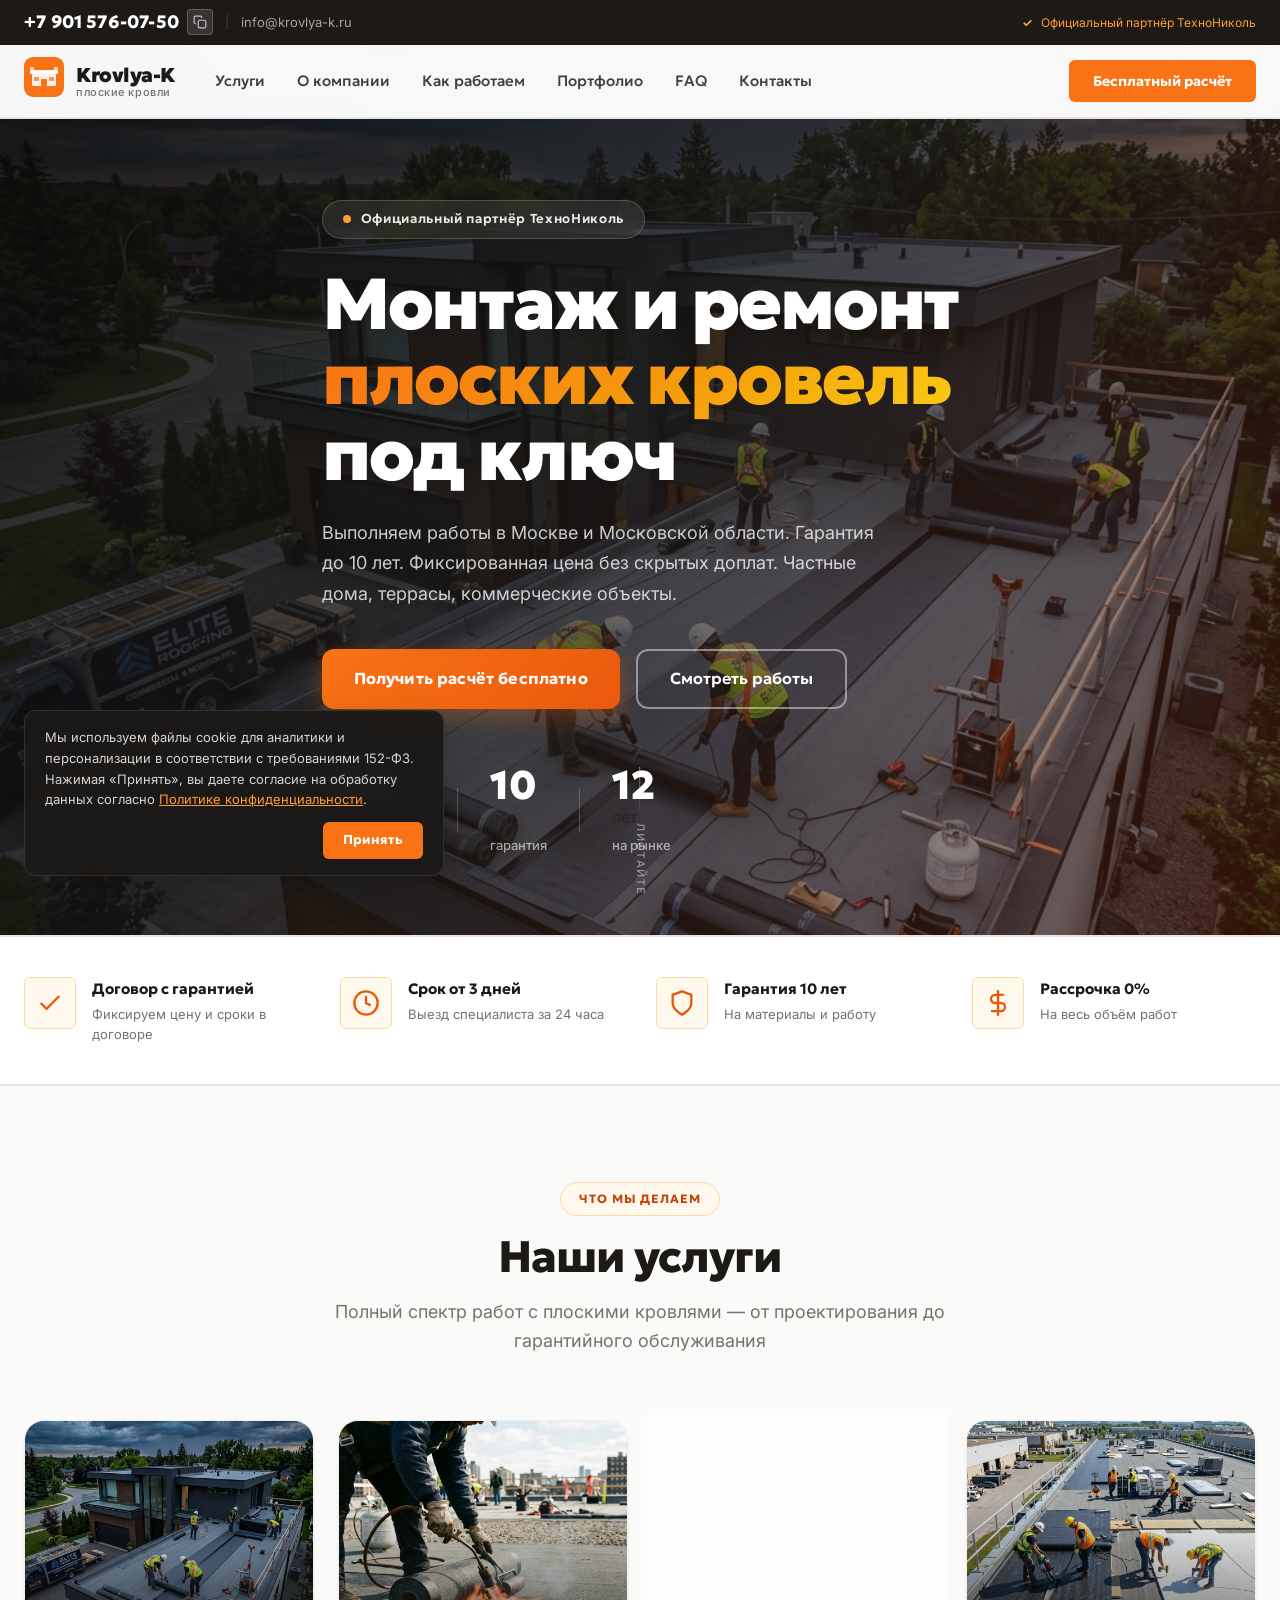
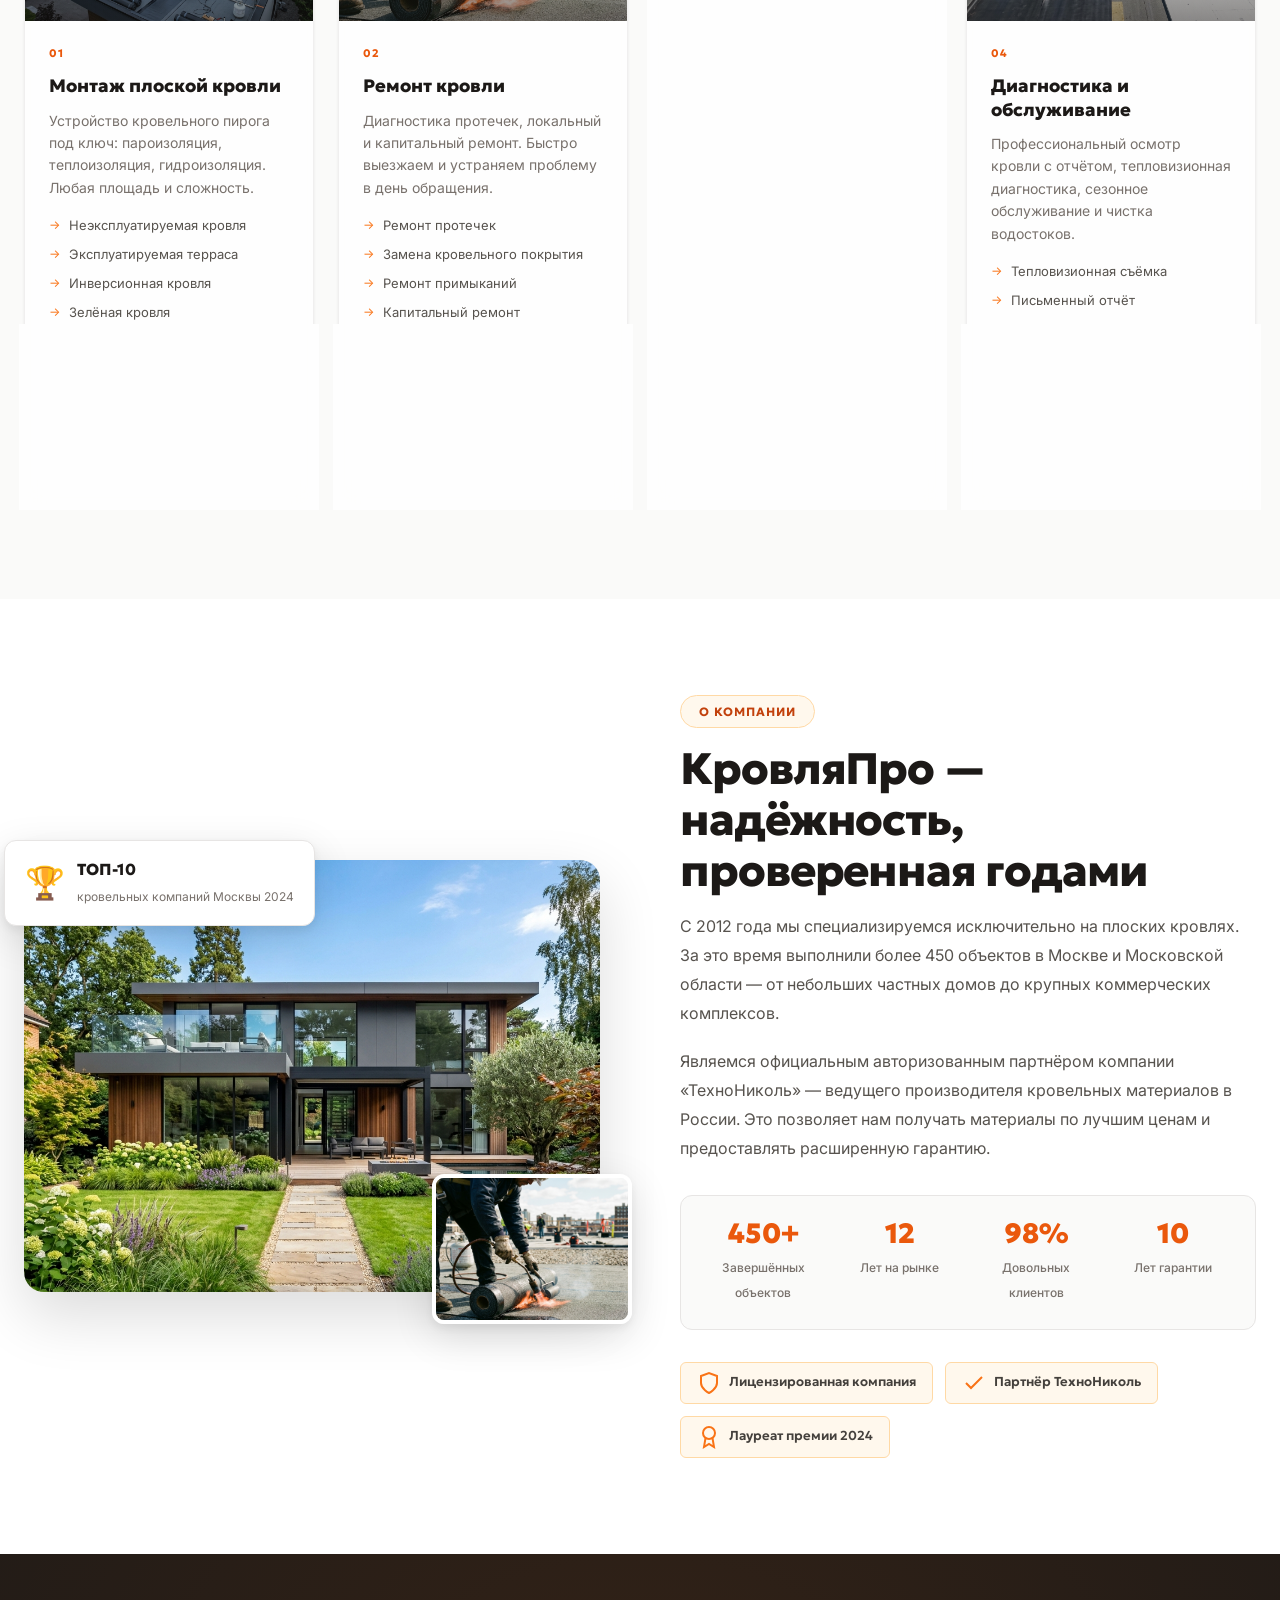
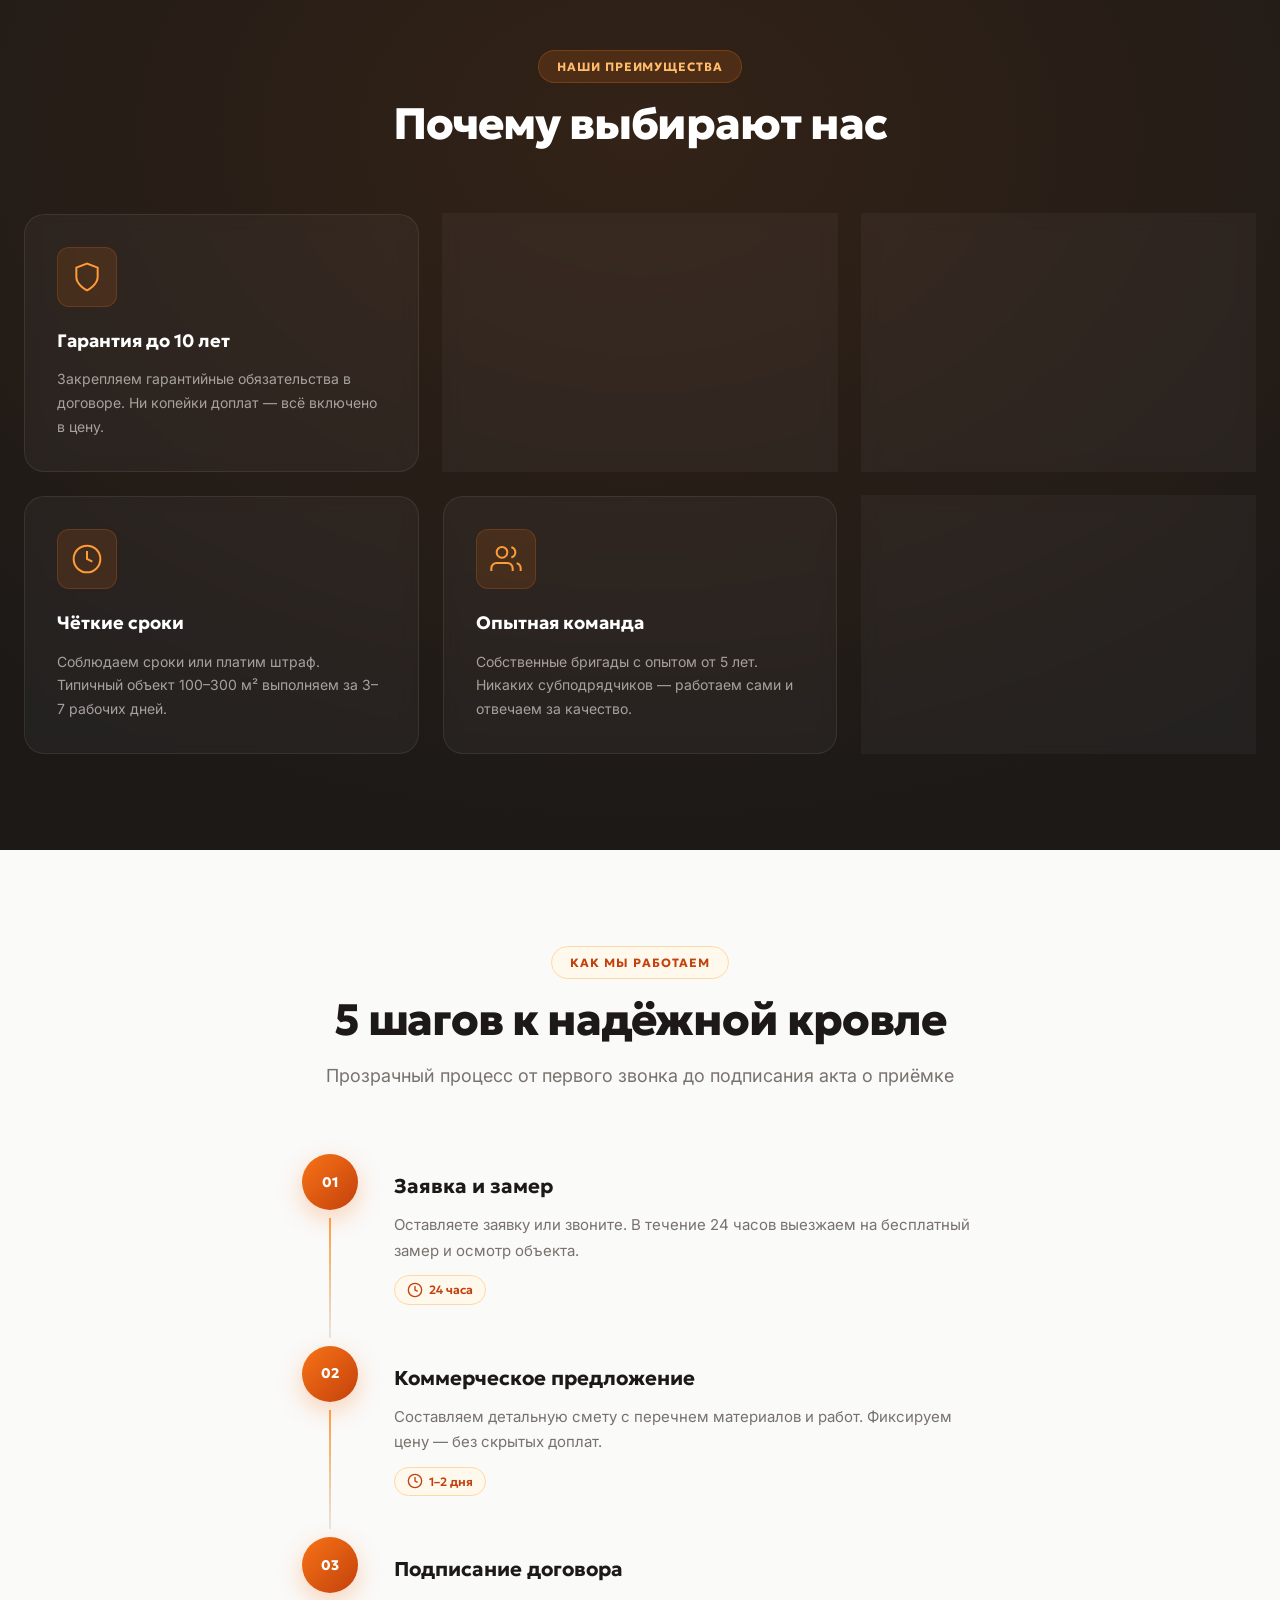
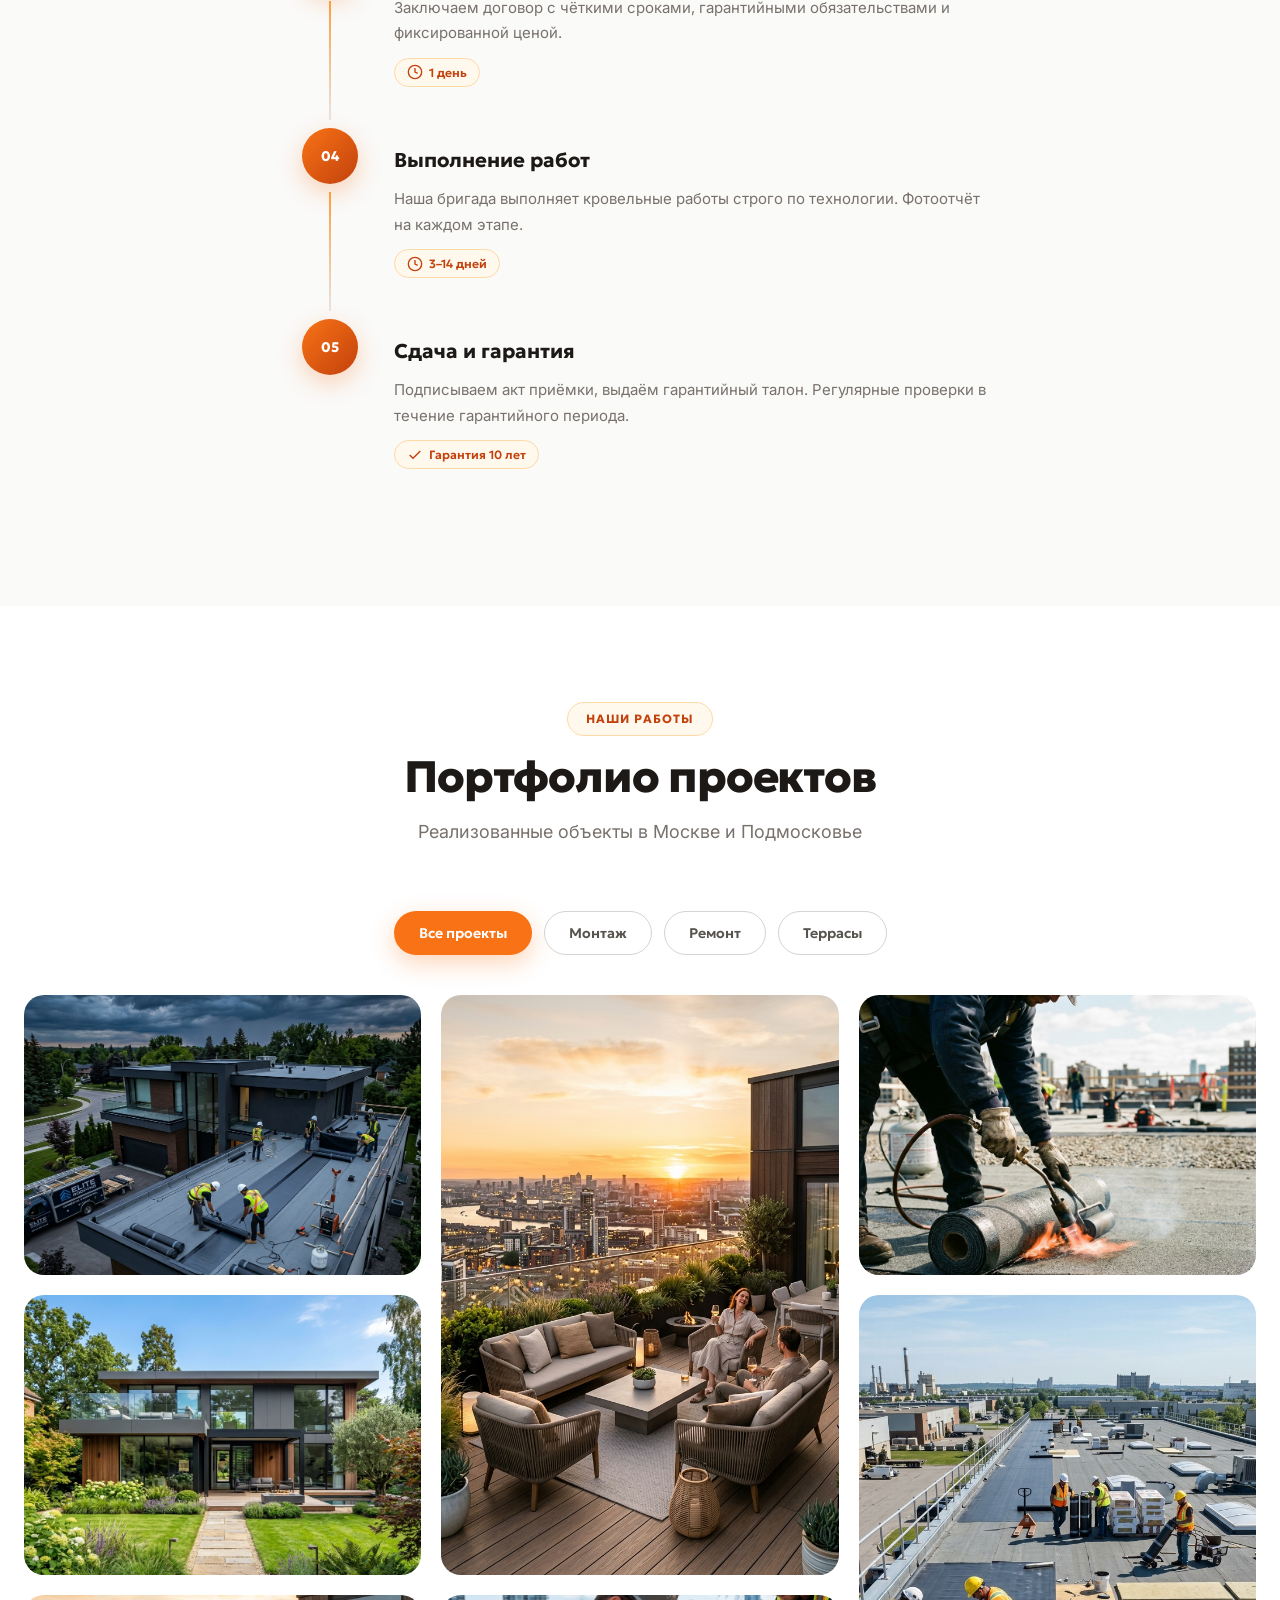
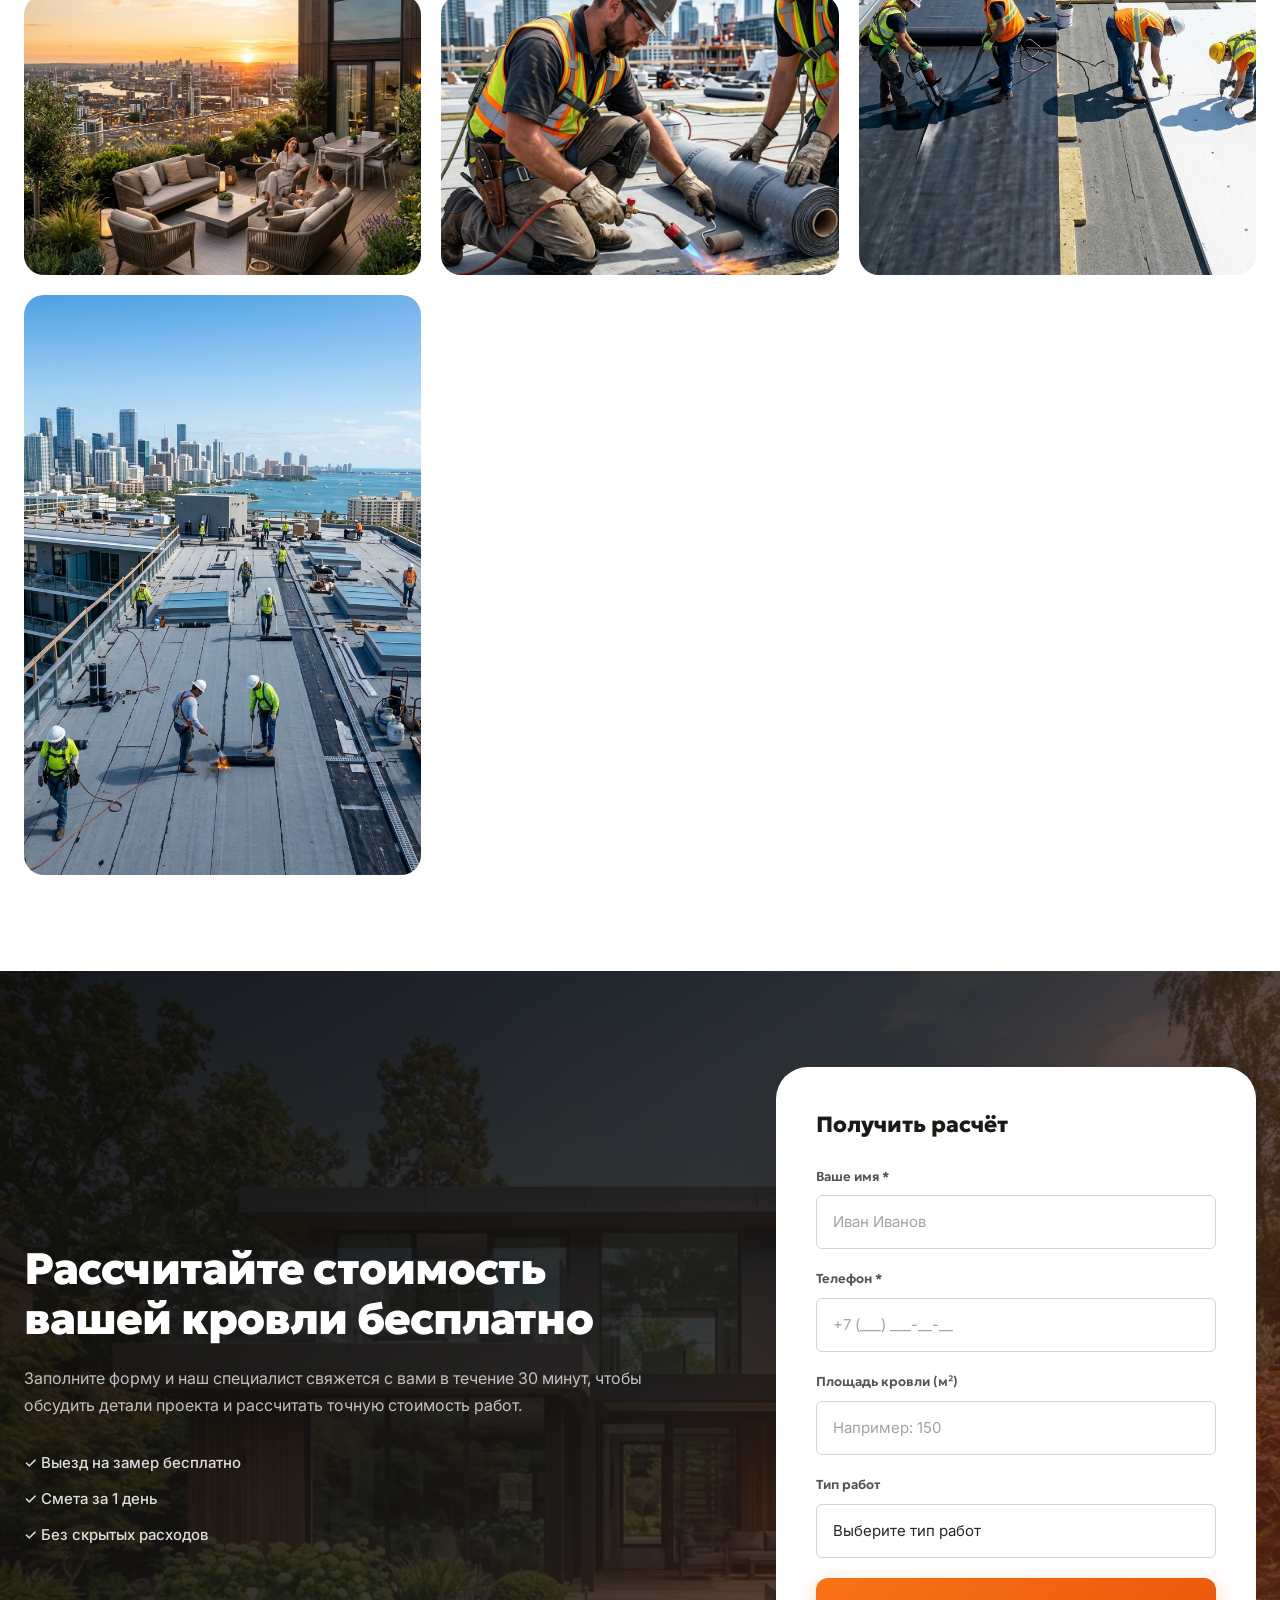
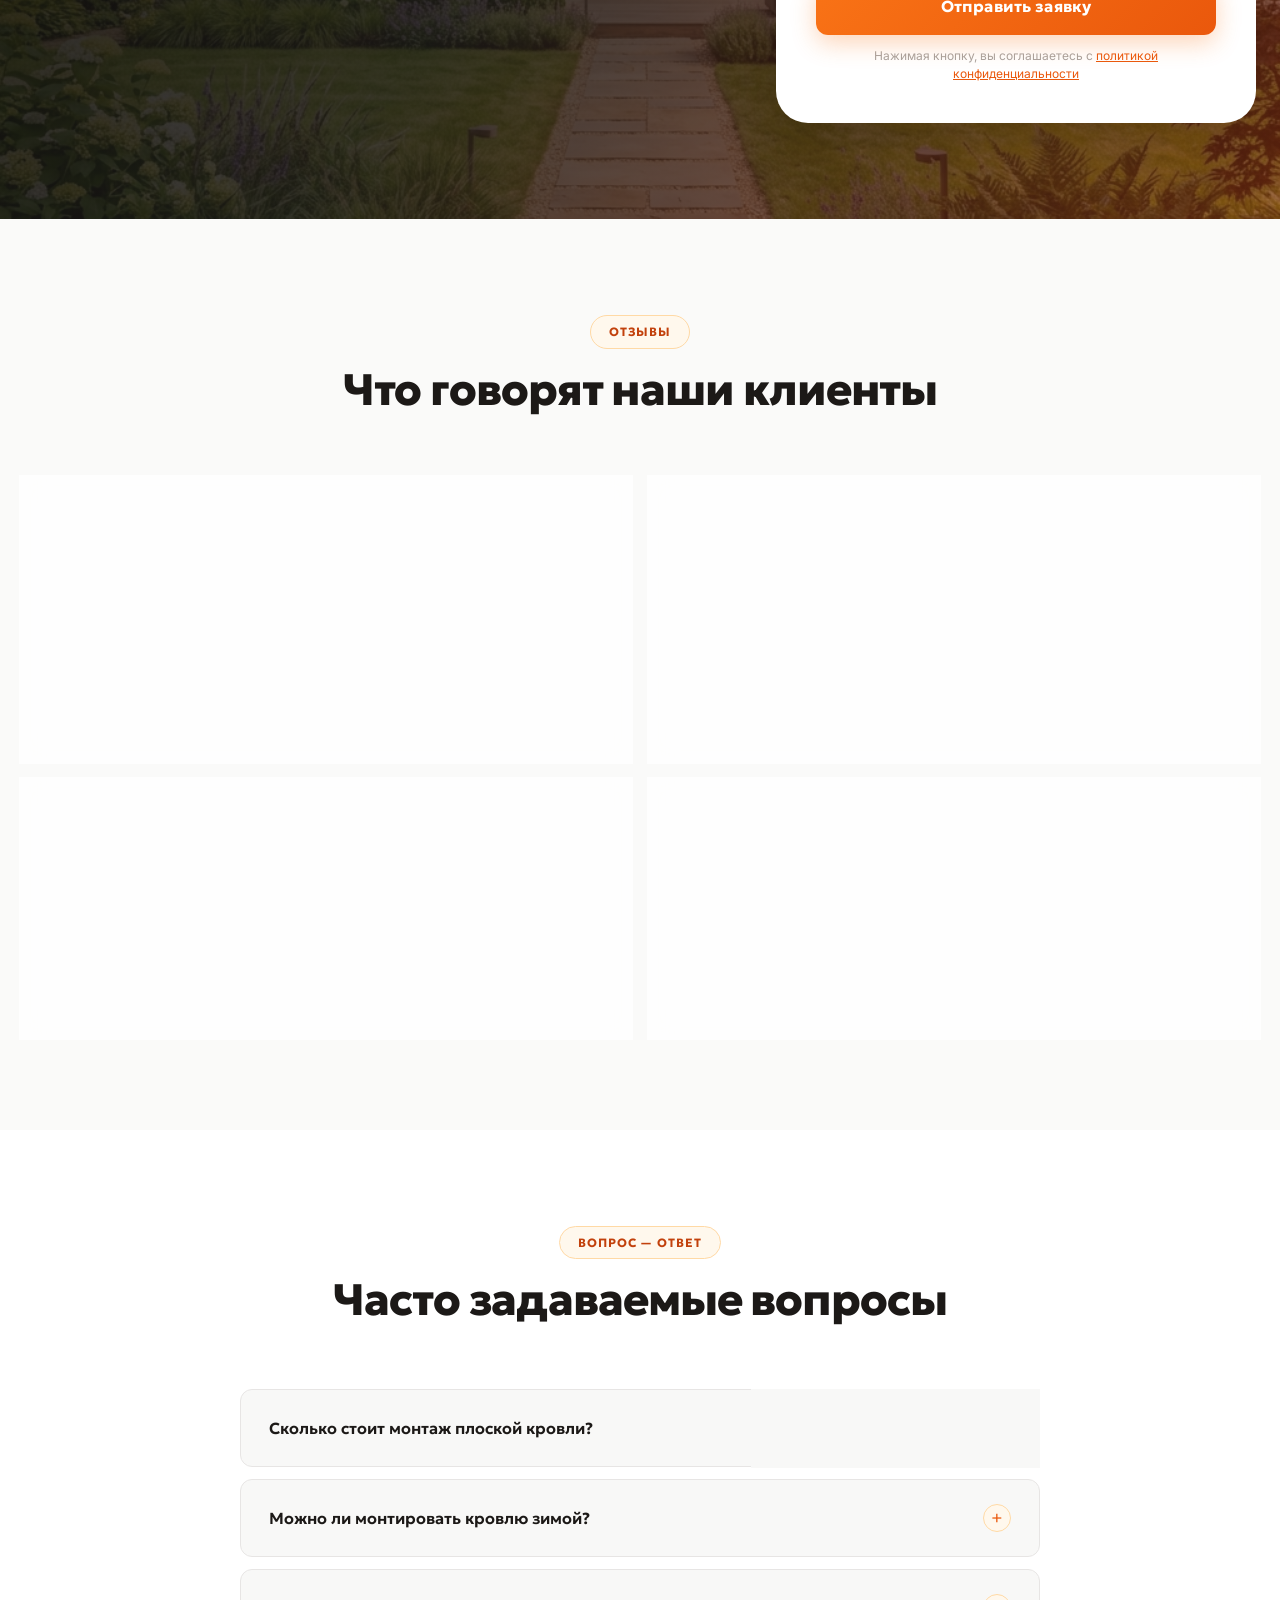
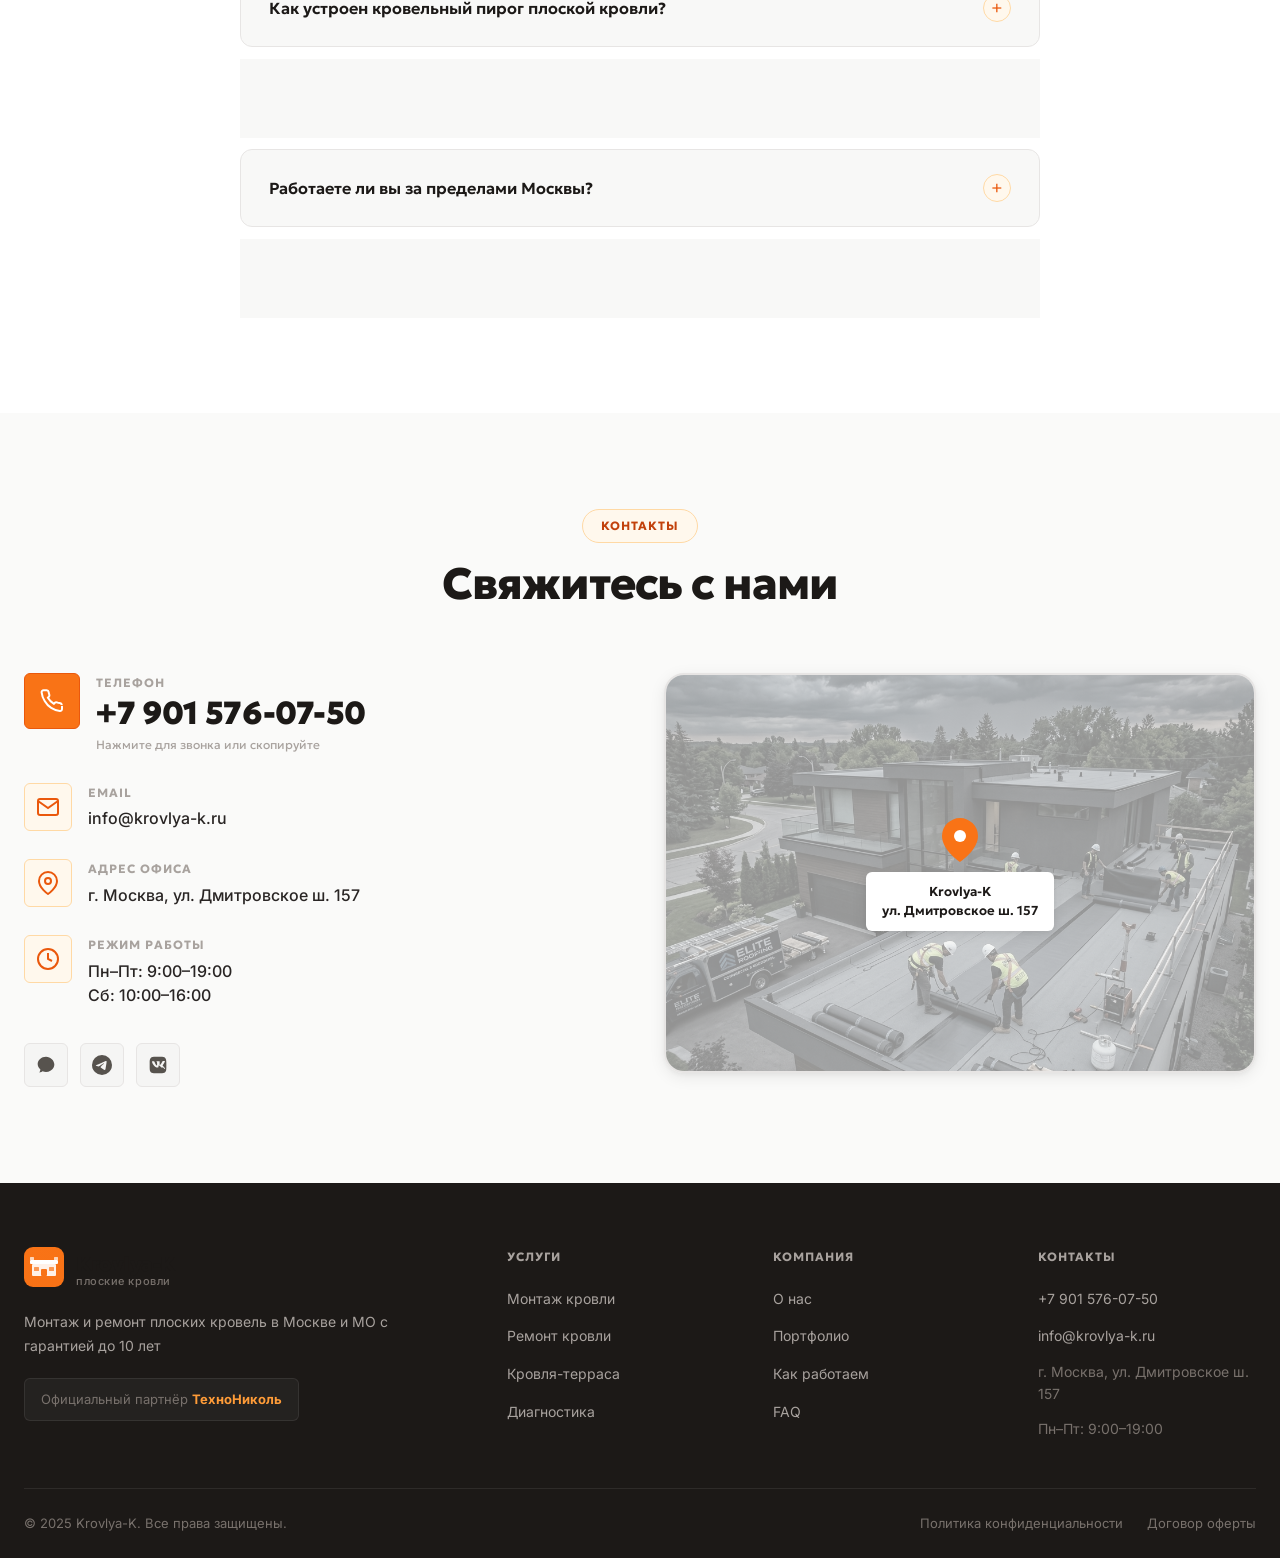
==== commit 0823b121: "ver1" ====
--- a/index.html
+++ b/index.html
@@ -81,7 +81,11 @@
             <li><a href="#faq" class="nav-link">FAQ</a></li>
             <li><a href="#contacts" class="nav-link">Контакты</a></li>
           </ul>
-          <a href="#callback" class="btn-nav" id="nav-cta">Бесплатный расчёт</a>
+          <a href="#callback" class="btn-nav" id="nav-cta"><span>Бесплатный расчёт</span></a>
+          <a href="tel:+79015760750" class="btn-mobile-phone" id="btn-mobile-phone" aria-label="Позвонить">
+            <svg width="18" height="18" viewBox="0 0 24 24" fill="none" stroke="currentColor" stroke-width="2.5"><path d="M22 16.92v3a2 2 0 0 1-2.18 2 19.79 19.79 0 0 1-8.63-3.07A19.5 19.5 0 0 1 4.69 12 19.79 19.79 0 0 1 1.61 3.38 2 2 0 0 1 3.6 1.18h3a2 2 0 0 1 2 1.72c.127.96.361 1.903.7 2.81a2 2 0 0 1-.45 2.11L7.91 8.77a16 16 0 0 0 6 6l.96-.96a2 2 0 0 1 2.11-.45c.907.339 1.85.573 2.81.7A2 2 0 0 1 21.73 16.18"/></svg>
+            <span>+7 901 576-07-50</span>
+          </a>
           <button class="burger" id="burger-btn" aria-label="Меню">
             <span></span><span></span><span></span>
           </button>
@@ -111,8 +115,8 @@
           Выполняем работы в Москве и Московской области. Гарантия до 10 лет. Фиксированная цена без скрытых доплат. Частные дома, террасы, коммерческие объекты.
         </p>
         <div class="hero-actions animate-in" style="--delay: 0.45s">
-          <a href="#callback" class="btn-primary" id="hero-cta">Получить расчёт бесплатно</a>
-          <a href="#portfolio" class="btn-ghost" id="hero-portfolio">Смотреть работы</a>
+          <a href="#callback" class="btn-primary" id="hero-cta"><span>Получить расчёт бесплатно</span></a>
+          <a href="#portfolio" class="btn-ghost" id="hero-portfolio"><span>Смотреть работы</span></a>
         </div>
         <div class="hero-stats animate-in" style="--delay: 0.6s">
           <div class="hero-stat">
@@ -207,7 +211,7 @@
               <li>Зелёная кровля</li>
             </ul>
             <div class="service-price">от <strong>1 200 ₽/м²</strong></div>
-            <a href="#callback" class="service-link">Получить расчёт →</a>
+            <a href="#callback" class="service-link"><span>Получить расчёт →</span></a>
           </div>
         </div>
         <div class="service-card" id="service-repair">
@@ -226,7 +230,7 @@
               <li>Капитальный ремонт</li>
             </ul>
             <div class="service-price">от <strong>800 ₽/м²</strong></div>
-            <a href="#callback" class="service-link">Получить расчёт →</a>
+            <a href="#callback" class="service-link"><span>Получить расчёт →</span></a>
           </div>
         </div>
         <div class="service-card" id="service-terrace">
@@ -245,7 +249,7 @@
               <li>Освещение</li>
             </ul>
             <div class="service-price">от <strong>2 500 ₽/м²</strong></div>
-            <a href="#callback" class="service-link">Получить расчёт →</a>
+            <a href="#callback" class="service-link"><span>Получить расчёт →</span></a>
           </div>
         </div>
         <div class="service-card" id="service-inspection">
@@ -264,7 +268,7 @@
               <li>Гарантийный контроль</li>
             </ul>
             <div class="service-price">от <strong>5 000 ₽</strong></div>
-            <a href="#callback" class="service-link">Записаться →</a>
+            <a href="#callback" class="service-link"><span>Записаться →</span></a>
           </div>
         </div>
       </div>
@@ -543,6 +547,24 @@
             </div>
           </div>
         </div>
+        <div class="portfolio-item" data-category="repair">
+          <img src="images/team_close.png" alt="Укладка мембраны близкий план" loading="lazy">
+          <div class="portfolio-overlay">
+            <div class="portfolio-info">
+              <h4>Монтаж мембраны близкий план, Одинцово</h4>
+              <p>Ремонт • 150 м² • 2025</p>
+            </div>
+          </div>
+        </div>
+        <div class="portfolio-item large" data-category="install">
+          <img src="images/team_wide.png" alt="Кровельные работы общий план" loading="lazy">
+          <div class="portfolio-overlay">
+            <div class="portfolio-info">
+              <h4>ЖК бизнес-класса общий план, Москва</h4>
+              <p>Монтаж • 4200 м² • 2025</p>
+            </div>
+          </div>
+        </div>
       </div>
     </div>
   </section>
@@ -590,7 +612,7 @@
               </select>
             </div>
             <button type="submit" class="btn-primary btn-full" id="form-submit">
-              Отправить заявку
+              <span>Отправить заявку</span>
             </button>
             <p class="form-note">Нажимая кнопку, вы соглашаетесь с <a href="#">политикой конфиденциальности</a></p>
           </form>
@@ -864,14 +886,6 @@
     <svg width="24" height="24" viewBox="0 0 24 24" fill="none" stroke="currentColor" stroke-width="2.5" stroke-linecap="round" stroke-linejoin="round"><line x1="12" y1="19" x2="12" y2="5"/><polyline points="5 12 12 5 19 12"/></svg>
   </button>
 
-  <!-- MOBILE BOTTOM CALL ACTION BAR -->
-  <div class="mobile-call-bar" id="mobile-call-bar">
-    <a href="tel:+79015760750" class="btn-primary btn-full mobile-call-btn">
-      <svg width="20" height="20" viewBox="0 0 24 24" fill="none" stroke="currentColor" stroke-width="2.5"><path d="M22 16.92v3a2 2 0 0 1-2.18 2 19.79 19.79 0 0 1-8.63-3.07A19.5 19.5 0 0 1 4.69 12 19.79 19.79 0 0 1 1.61 3.38 2 2 0 0 1 3.6 1.18h3a2 2 0 0 1 2 1.72c.127.96.361 1.903.7 2.81a2 2 0 0 1-.45 2.11L7.91 8.77a16 16 0 0 0 6 6l.96-.96a2 2 0 0 1 2.11-.45c.907.339 1.85.573 2.81.7A2 2 0 0 1 21.73 16.18"/></svg>
-      Позвонить: +7 901 576-07-50
-    </a>
-  </div>
-
   <!-- COOKIE CONSENT BANNER -->
   <div class="cookie-banner" id="cookie-banner">
     <div class="cookie-text">
--- a/style.css
+++ b/style.css
@@ -161,10 +161,11 @@
   inset: 0;
   background: linear-gradient(135deg, var(--or-600), var(--or-700));
   opacity: 0;
+  z-index: 1;
   transition: opacity var(--transition);
 }
 .btn-primary:hover::before { opacity: 1; }
-.btn-primary:hover { transform: translateY(-2px); box-shadow: 0 12px 30px rgba(234,88,12,.4); }
+.btn-primary:hover { transform: translateY(-2px); box-shadow: 0 12px 30px rgba(234,88,12,.45); }
 .btn-primary:active { transform: translateY(0); }
 
 .btn-ghost {
@@ -205,6 +206,64 @@
   background: var(--or-600);
   transform: translateY(-1px);
   box-shadow: var(--shadow-or);
+}
+
+.btn-mobile-phone {
+  display: none;
+  align-items: center;
+  gap: 8px;
+  padding: 10px 16px;
+  background: rgba(249, 115, 22, 0.08);
+  border: 1.5px solid rgba(249, 115, 22, 0.25);
+  color: var(--or-600);
+  border-radius: var(--radius-md);
+  font-family: var(--font-main);
+  font-weight: 800;
+  font-size: 14px;
+  text-decoration: none;
+  transition: all var(--transition);
+  backdrop-filter: blur(12px);
+  box-shadow: 0 4px 16px rgba(249, 115, 22, 0.08);
+}
+.btn-mobile-phone:hover {
+  background: rgba(249, 115, 22, 0.15);
+  border-color: var(--or-500);
+  color: var(--or-700);
+  transform: translateY(-1px);
+  box-shadow: 0 6px 20px rgba(249, 115, 22, 0.15);
+}
+
+/* Glass shine animation & z-indexing for span protection */
+.btn-primary, .btn-ghost, .btn-nav, .btn-mobile-phone {
+  position: relative;
+  overflow: hidden;
+}
+.btn-primary span, .btn-ghost span, .btn-nav span, .btn-mobile-phone span,
+.btn-primary svg, .btn-ghost svg, .btn-nav svg, .btn-mobile-phone svg {
+  position: relative;
+  z-index: 3;
+}
+.btn-primary::after, .btn-ghost::after, .btn-nav::after, .btn-mobile-phone::after {
+  content: '';
+  position: absolute;
+  top: -50%;
+  left: -100%;
+  width: 30%;
+  height: 200%;
+  background: linear-gradient(
+    90deg,
+    rgba(255, 255, 255, 0) 0%,
+    rgba(255, 255, 255, 0.35) 50%,
+    rgba(255, 255, 255, 0) 100%
+  );
+  transform: rotate(25deg);
+  transition: none;
+  z-index: 2;
+  pointer-events: none;
+}
+.btn-primary:hover::after, .btn-ghost:hover::after, .btn-nav:hover::after, .btn-mobile-phone:hover::after {
+  left: 180%;
+  transition: left 0.75s cubic-bezier(0.19, 1, 0.22, 1);
 }
 
 .btn-full { width: 100%; justify-content: center; }
@@ -511,9 +570,11 @@
 .service-card {
   border-radius: var(--radius-lg);
   overflow: hidden;
-  background: var(--white);
+  background: rgba(255, 255, 255, 0.75);
+  backdrop-filter: blur(12px);
+  -webkit-backdrop-filter: blur(12px);
   box-shadow: var(--shadow-sm);
-  border: 1.5px solid var(--gray-200);
+  border: 1.5px solid rgba(231, 229, 228, 0.6);
   transition: all var(--transition);
   display: flex; flex-direction: column;
 }
@@ -632,6 +693,8 @@
   background: rgba(255,255,255,.04);
   border: 1.5px solid rgba(255,255,255,.08);
   border-radius: var(--radius-lg);
+  backdrop-filter: blur(8px);
+  -webkit-backdrop-filter: blur(8px);
   transition: all var(--transition);
 }
 .why-card:hover { background: rgba(255,255,255,.07); border-color: rgba(249,115,22,.3); transform: translateY(-4px); }
@@ -790,8 +853,10 @@
 .reviews-grid { display: grid; grid-template-columns: repeat(2, 1fr); gap: 24px; }
 
 .review-card {
-  background: var(--white);
-  border: 1.5px solid var(--gray-200);
+  background: rgba(255, 255, 255, 0.75);
+  backdrop-filter: blur(12px);
+  -webkit-backdrop-filter: blur(12px);
+  border: 1.5px solid rgba(231, 229, 228, 0.6);
   border-radius: var(--radius-lg);
   padding: 32px;
   transition: all var(--transition);
@@ -874,13 +939,15 @@
 .faq-list { max-width: 800px; margin: 0 auto; display: flex; flex-direction: column; gap: 12px; }
 
 .faq-item {
-  background: var(--gray-50);
+  background: rgba(245, 245, 244, 0.7);
+  backdrop-filter: blur(8px);
+  -webkit-backdrop-filter: blur(8px);
   border: 1.5px solid var(--gray-200);
   border-radius: var(--radius-md);
   overflow: hidden;
-  transition: border-color var(--transition);
-}
-.faq-item:has(.faq-question[aria-expanded="true"]) { border-color: var(--or-300); background: var(--or-50); }
+  transition: all var(--transition);
+}
+.faq-item:has(.faq-question[aria-expanded="true"]) { border-color: var(--or-300); background: rgba(254, 243, 199, 0.45); }
 
 .faq-question {
   width: 100%; display: flex; align-items: center; justify-content: space-between; gap: 16px;
@@ -989,7 +1056,7 @@
   right: 32px;
   display: flex;
   flex-direction: column;
-  gap: 12px;
+  gap: 24px;
   z-index: 999;
   opacity: 0;
   transform: translateY(20px);
@@ -1239,13 +1306,13 @@
   .footer-bottom { flex-direction: column; text-align: center; gap: 12px; }
   .footer-legal { flex-wrap: wrap; justify-content: center; gap: 16px; }
 
-  /* Mobile bottom bar and shifts */
-  body { padding-bottom: 80px; }
-  .mobile-call-bar { display: block; }
-  .back-to-top { bottom: 92px; left: 16px; width: 50px; height: 50px; }
-
-  /* Floating */
-  .floating-cta { bottom: 92px; right: 16px; }
+  /* Header mobile adjustments */
+  .nav-inner { justify-content: space-between; gap: 16px; }
+  .btn-mobile-phone { display: flex; }
+
+  /* Floating and Scroll to Top */
+  .back-to-top { bottom: 24px; left: 16px; width: 50px; height: 50px; }
+  .floating-cta { bottom: 24px; right: 16px; }
   .float-btn { width: 50px; height: 50px; }
 }
 
@@ -1265,6 +1332,8 @@
   .nav-inner { height: 60px; }
   .logo-name { font-size: 17px; }
   .logo-sub { display: none; }
+  .btn-mobile-phone span { display: none; }
+  .btn-mobile-phone { padding: 10px; border-radius: 50%; width: 42px; height: 42px; justify-content: center; align-items: center; }
   .about-facts { grid-template-columns: repeat(2, 1fr); }
   .section-desc { font-size: 15px; }
   .process-step { grid-template-columns: 48px 1fr; gap: 12px; }
@@ -1274,7 +1343,7 @@
   .contact-phone-link { font-size: 22px; }
   .reviews-rating { padding: 16px; }
   .rating-num { font-size: 40px; }
-  .floating-cta { gap: 8px; }
+  .floating-cta { gap: 24px; }
 }
 
 /* --- Extra small: up to 360px --- */
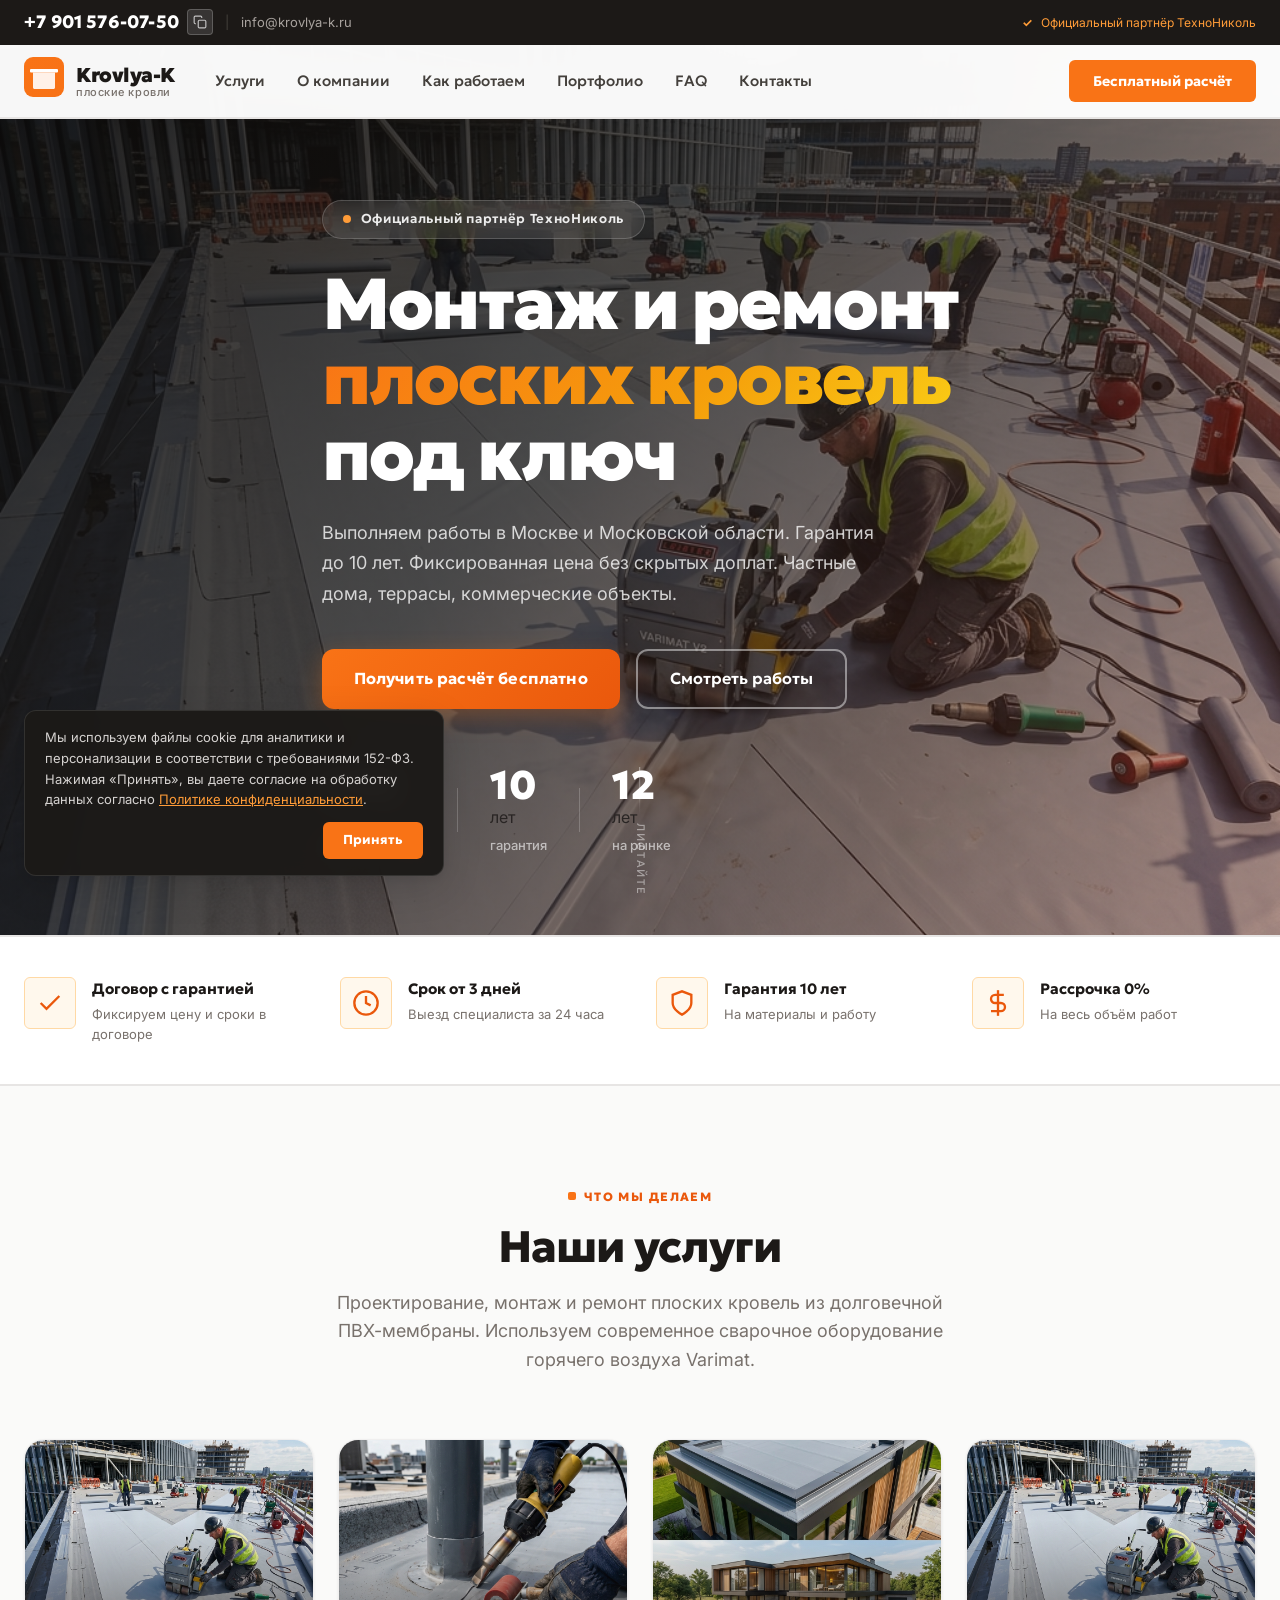
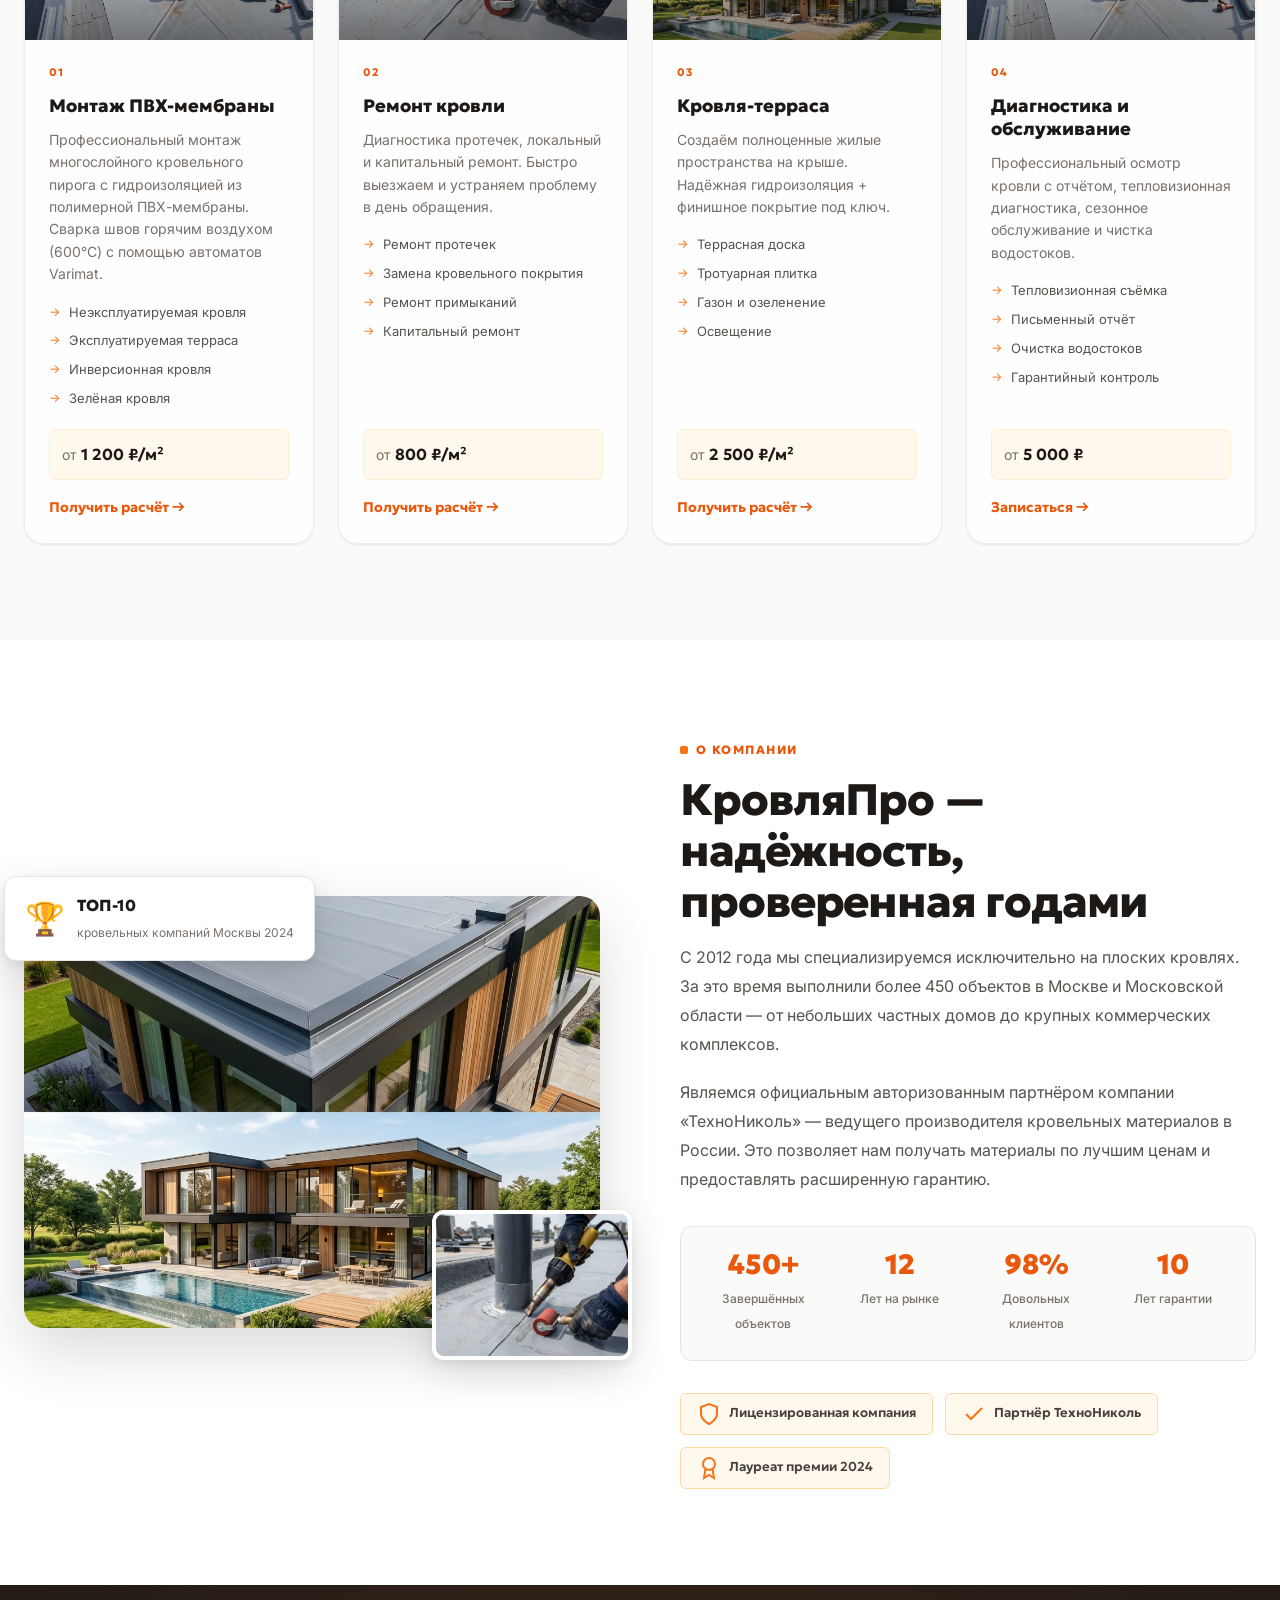
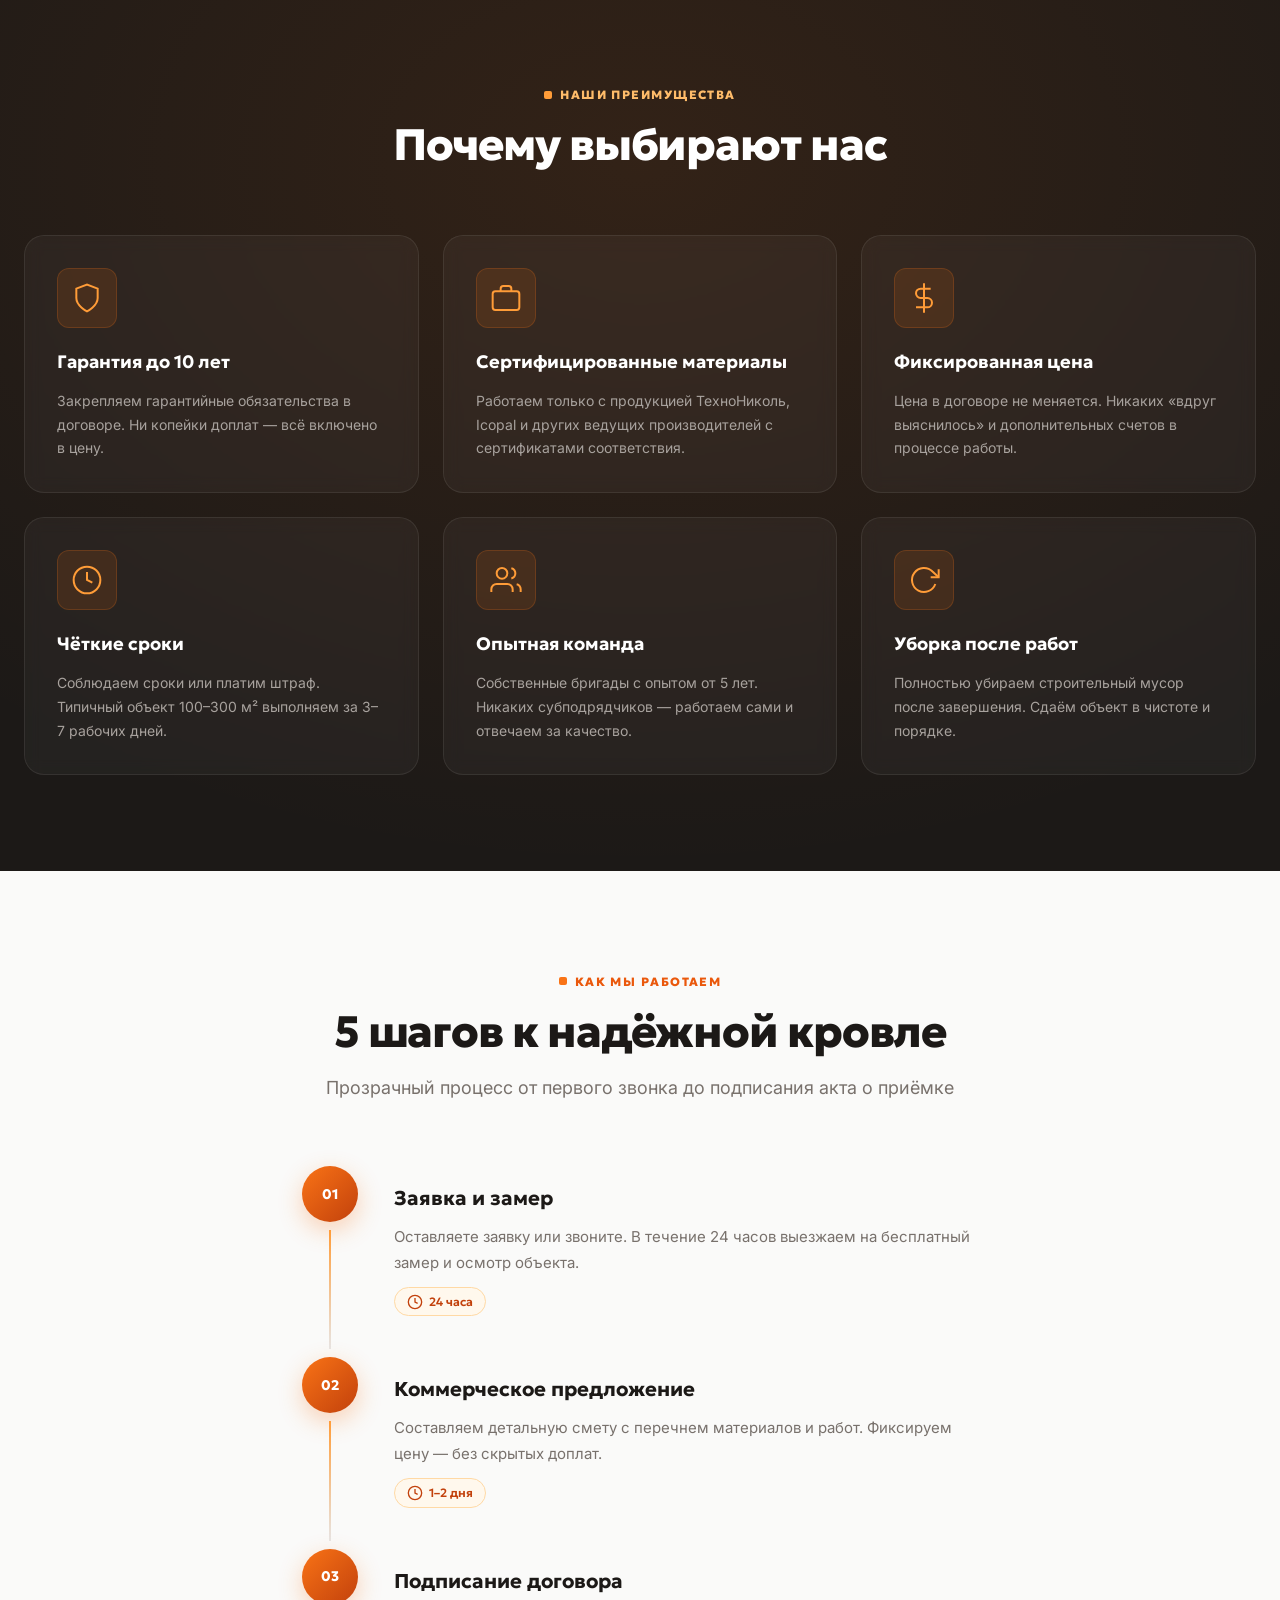
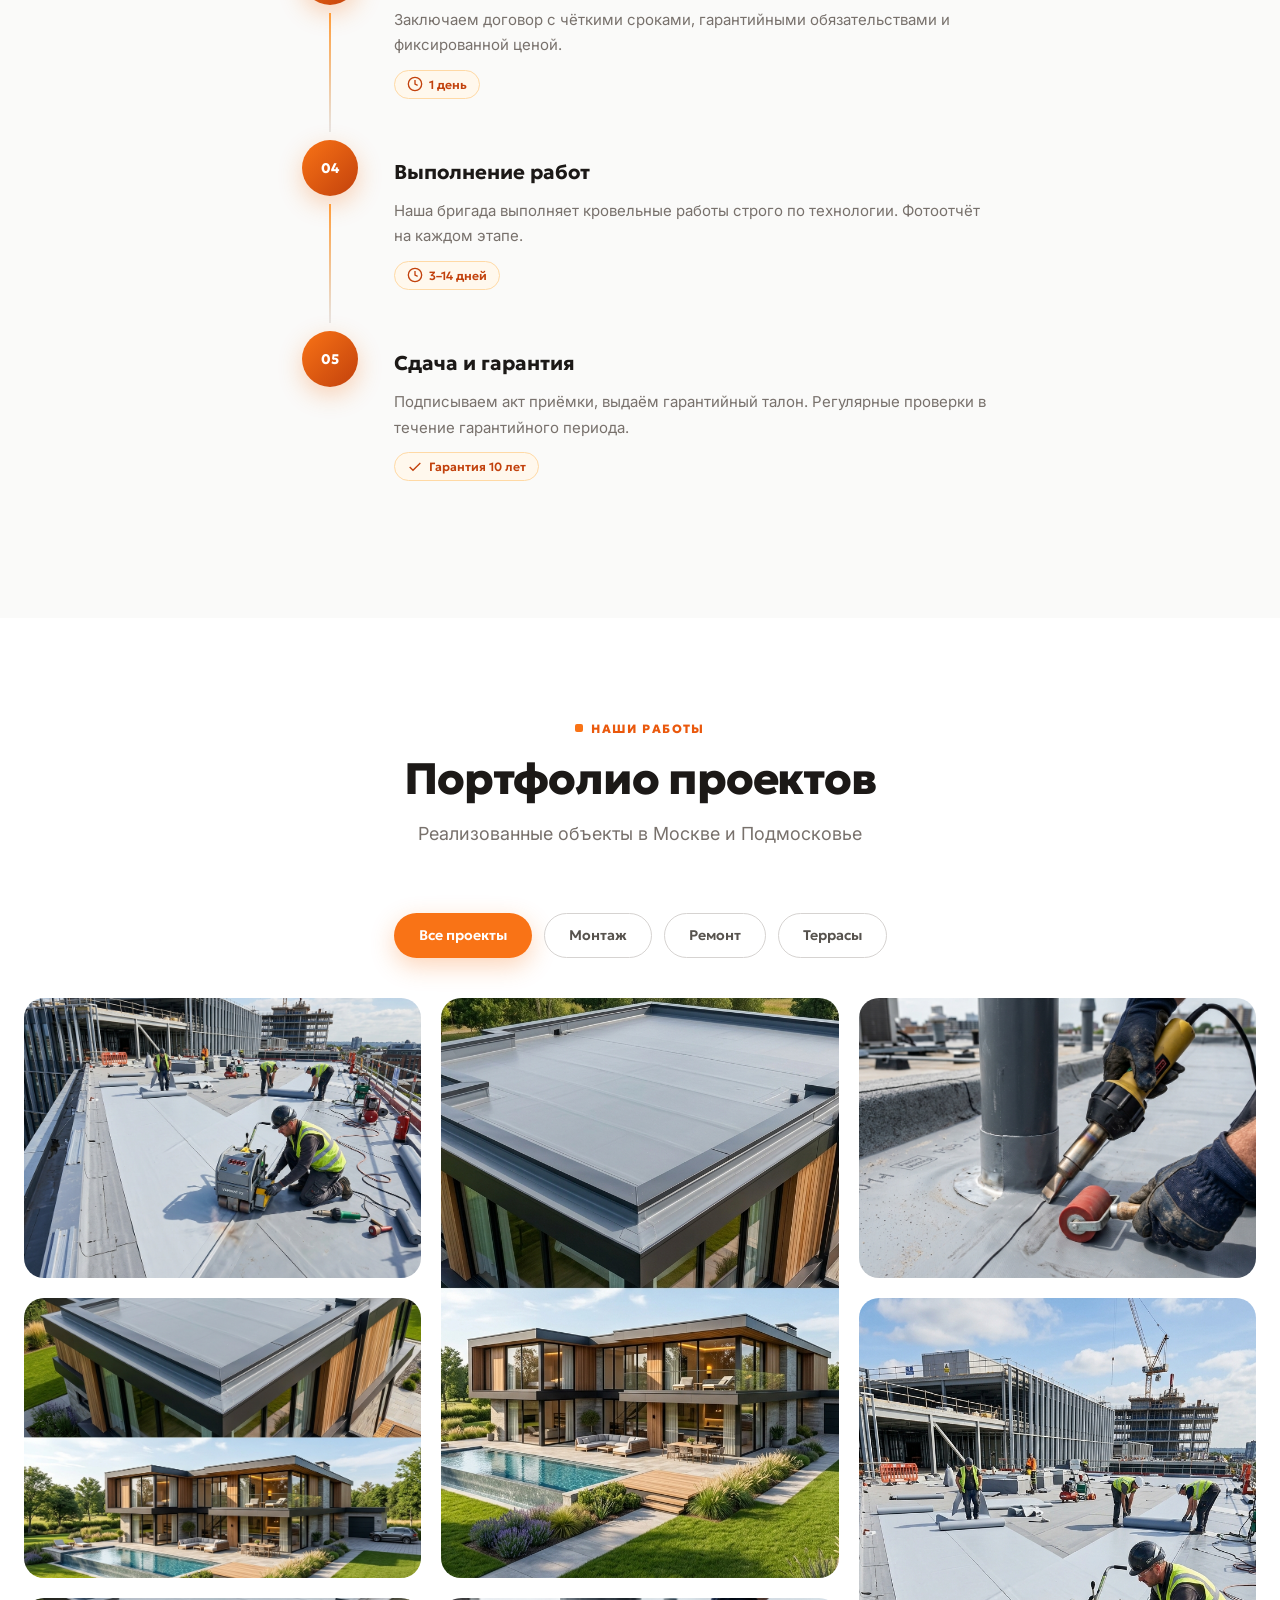
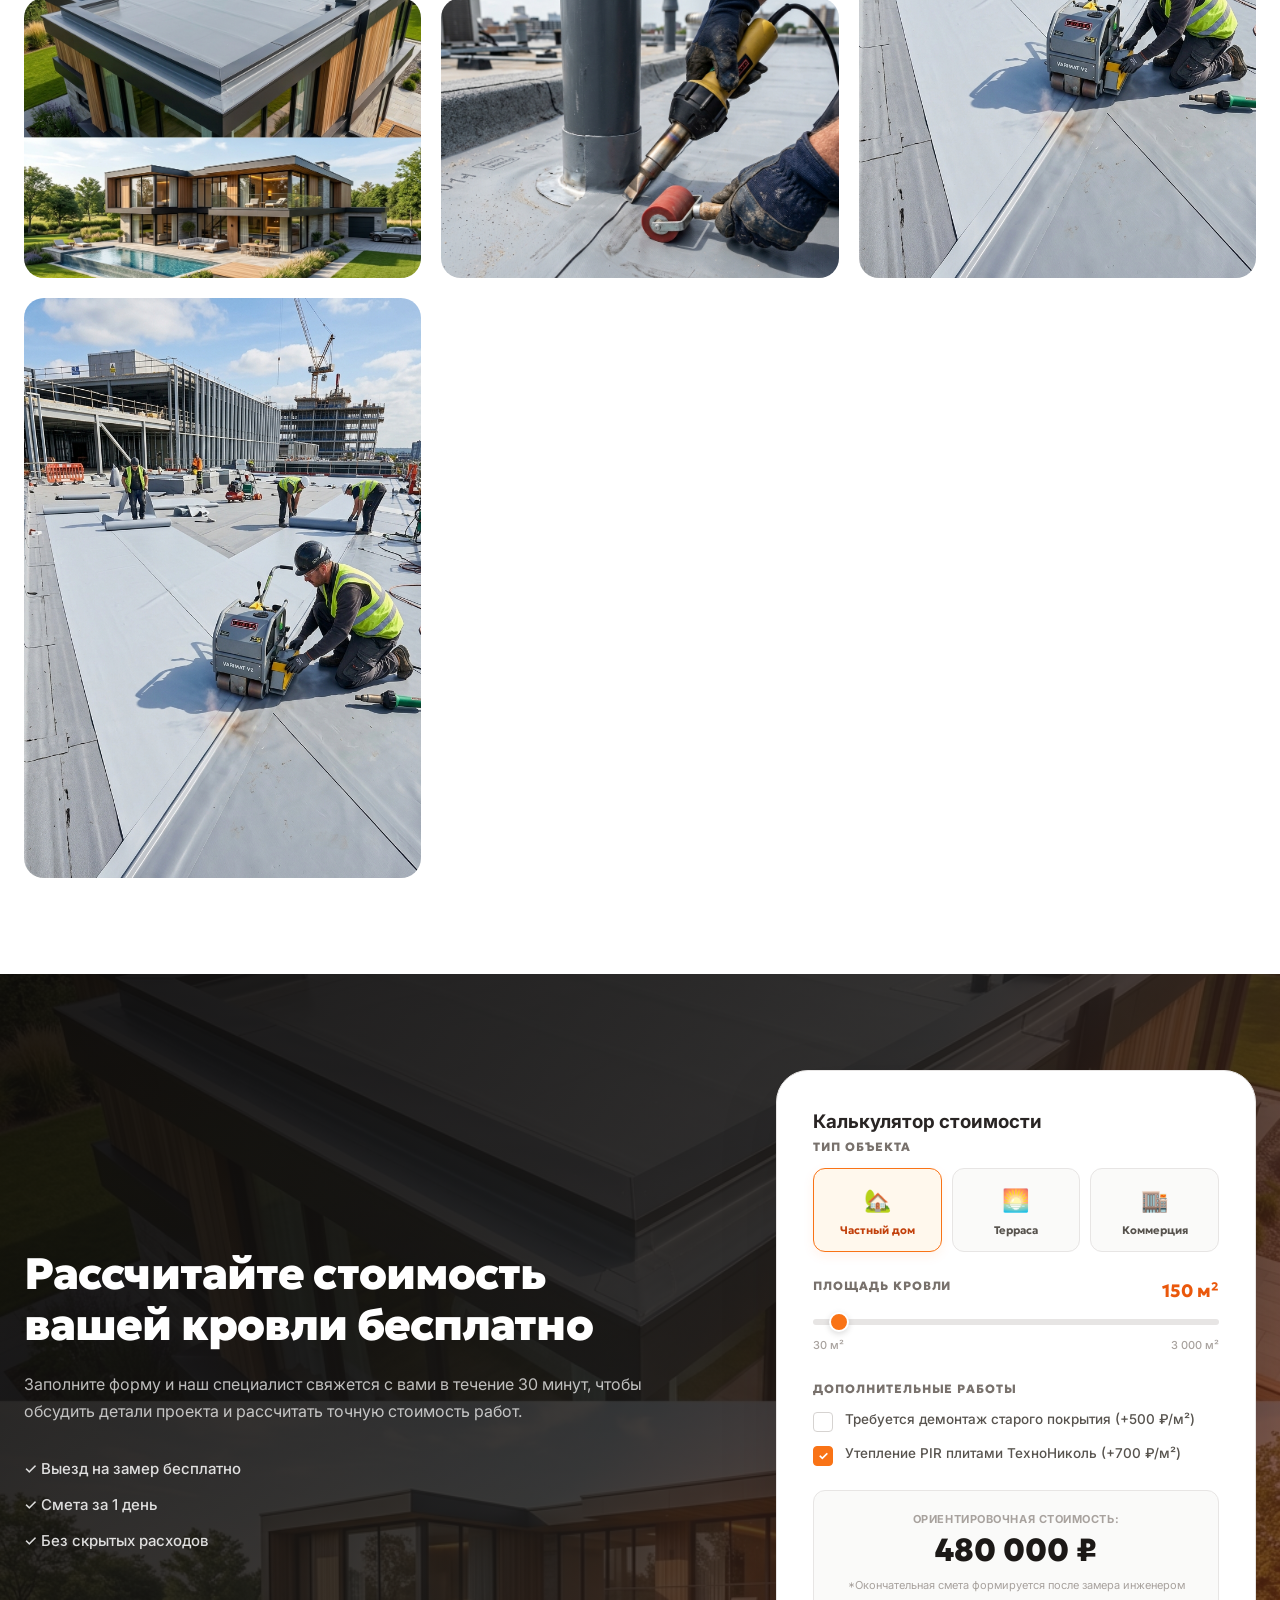
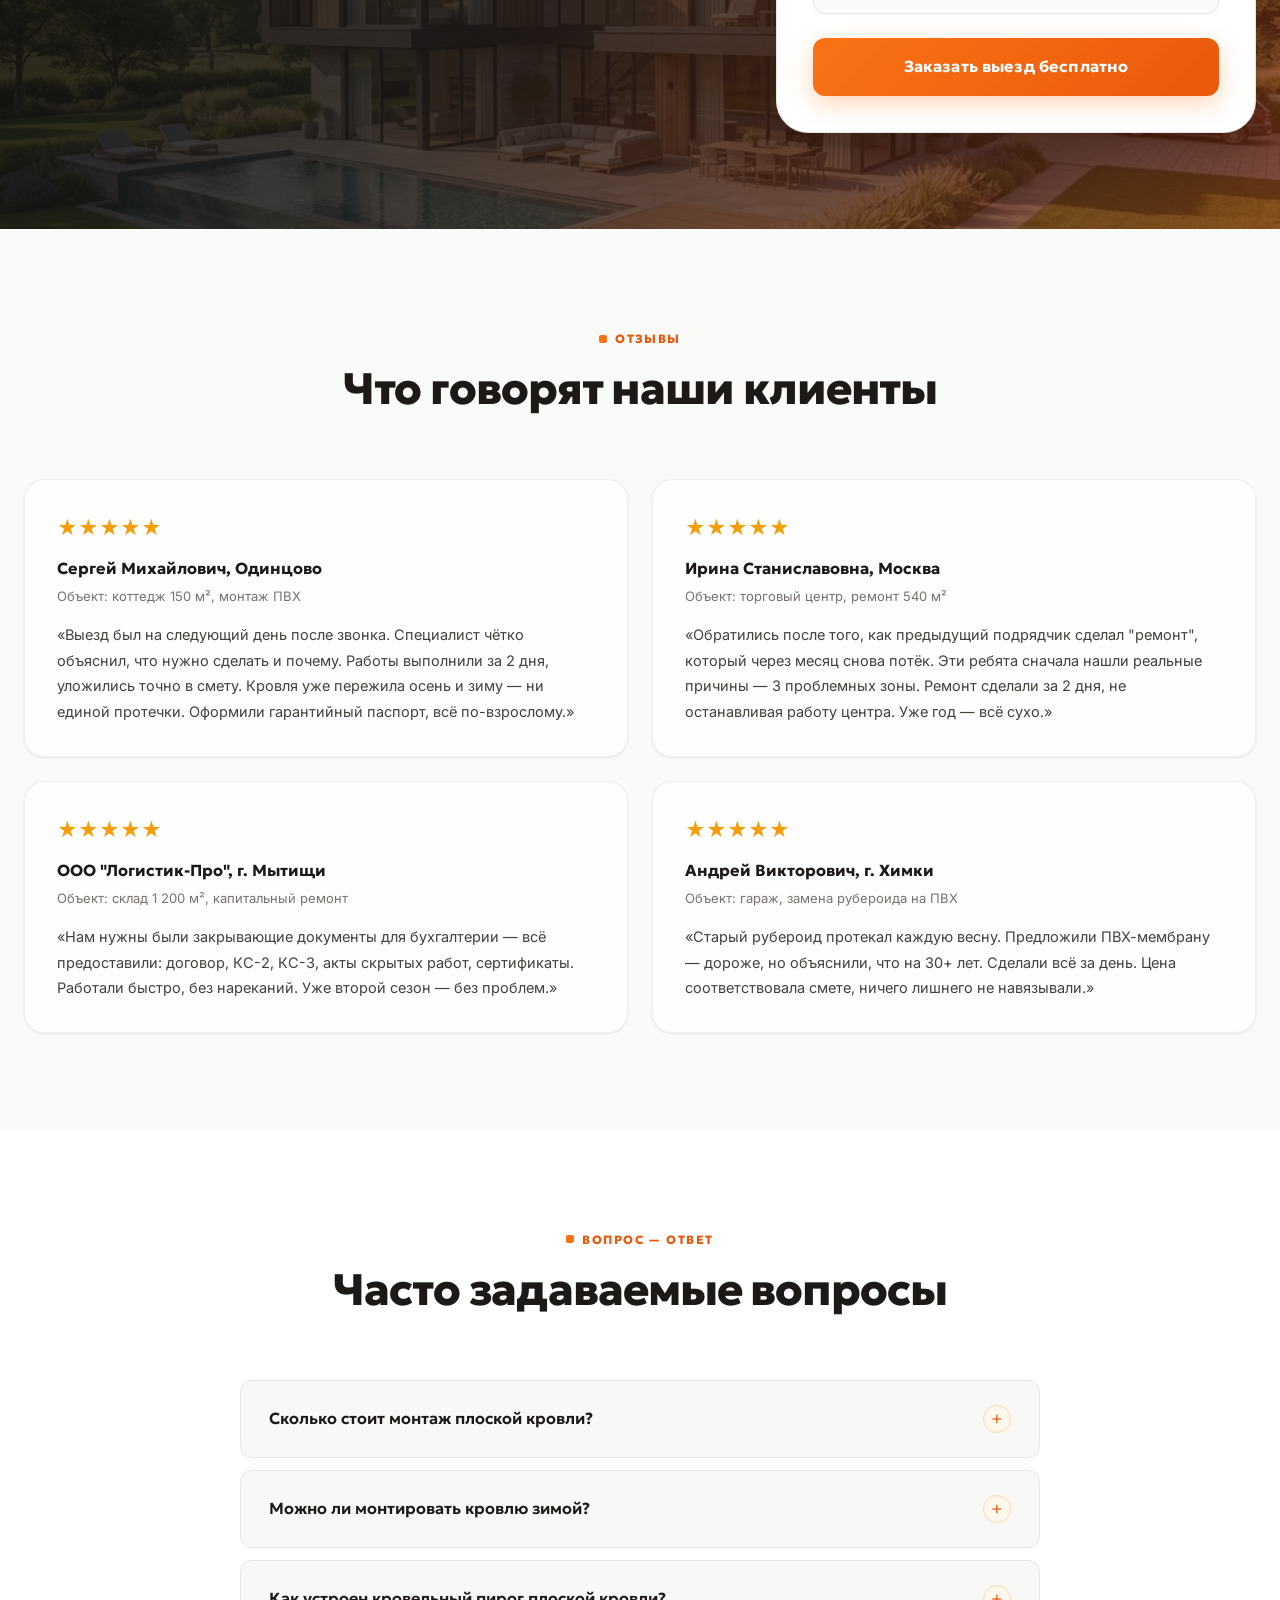
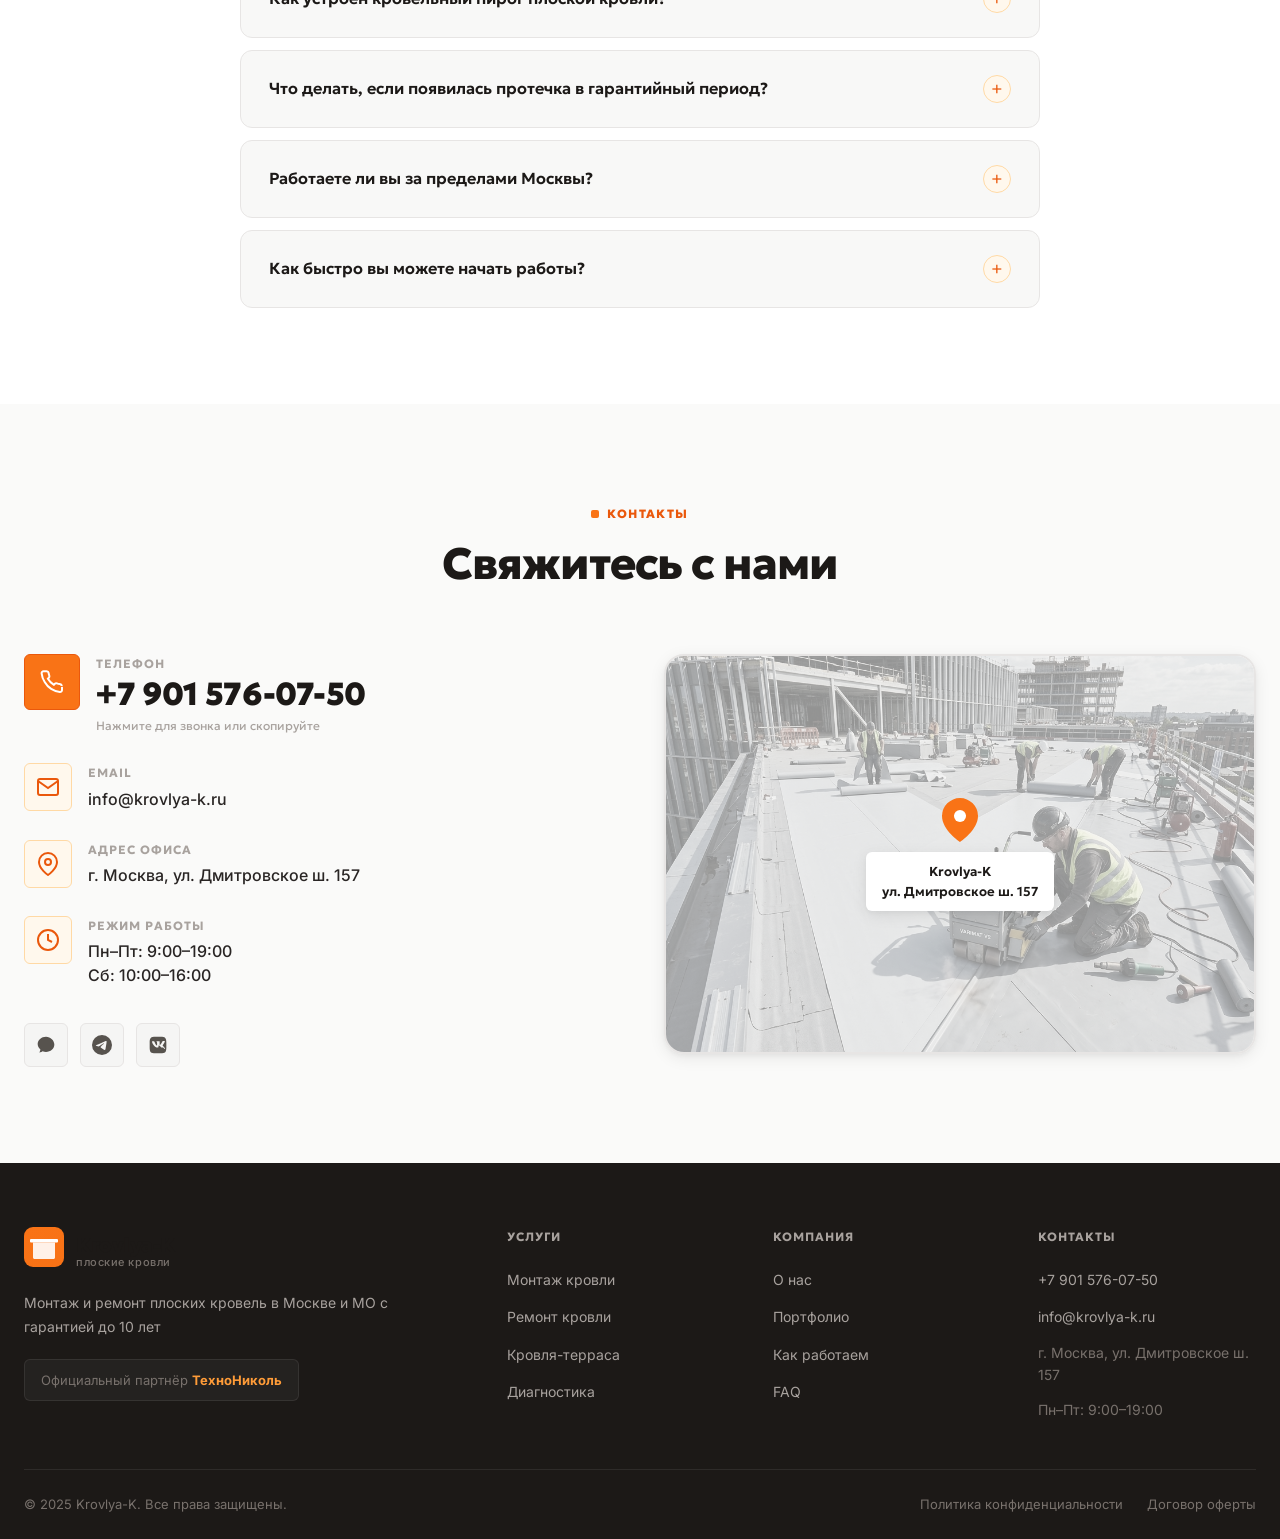
==== commit 66708cfe: "ver2" ====
--- a/index.html
+++ b/index.html
@@ -45,21 +45,14 @@
             <div class="logo-icon">
               <svg width="40" height="40" viewBox="0 0 40 40" fill="none" xmlns="http://www.w3.org/2000/svg">
                 <rect width="40" height="40" rx="9" fill="url(#logoGrad)"/>
-                <!-- Flat roof house -->
-                <!-- Roof slab (flat, wide) -->
-                <rect x="6" y="13" width="28" height="4" rx="1" fill="white"/>
-                <!-- Left chimney-like parapet -->
-                <rect x="6" y="10" width="4" height="3" rx="0.5" fill="white" opacity="0.7"/>
-                <!-- Right parapet -->
-                <rect x="30" y="10" width="4" height="3" rx="0.5" fill="white" opacity="0.7"/>
-                <!-- House body -->
-                <rect x="8" y="17" width="24" height="12" rx="1" fill="white" opacity="0.9"/>
-                <!-- Door -->
-                <rect x="17" y="22" width="6" height="7" rx="1" fill="url(#logoGrad)"/>
-                <!-- Window left -->
-                <rect x="10" y="20" width="5" height="4" rx="0.5" fill="url(#logoGrad)" opacity="0.7"/>
-                <!-- Window right -->
-                <rect x="25" y="20" width="5" height="4" rx="0.5" fill="url(#logoGrad)" opacity="0.7"/>
+                <!-- Flat roof line (bold and clean) -->
+                <rect x="6" y="12" width="28" height="3.5" rx="1" fill="white"/>
+                <!-- Modern building structure -->
+                <path d="M9 15.5H31V30.5C31 31.3 30.3 32 29.5 32H10.5C9.7 32 9 31.3 9 30.5V15.5Z" fill="white" opacity="0.9"/>
+                <!-- Architectural glass window panels (vertical divisions) -->
+                <line x1="15" y1="18" x2="15" y2="29" stroke="url(#logoGrad)" stroke-width="1.5"/>
+                <line x1="25" y1="18" x2="25" y2="29" stroke="url(#logoGrad)" stroke-width="1.5"/>
+                <line x1="9" y1="23" x2="31" y2="23" stroke="url(#logoGrad)" stroke-width="1"/>
                 <defs>
                   <linearGradient id="logoGrad" x1="0" y1="0" x2="40" y2="40">
                     <stop offset="0%" stop-color="#f97316"/>
@@ -192,7 +185,7 @@
       <div class="section-header">
         <span class="section-tag">Что мы делаем</span>
         <h2 class="section-title">Наши услуги</h2>
-        <p class="section-desc">Полный спектр работ с плоскими кровлями — от проектирования до гарантийного обслуживания</p>
+        <p class="section-desc">Проектирование, монтаж и ремонт плоских кровель из долговечной ПВХ-мембраны. Используем современное сварочное оборудование горячего воздуха Varimat.</p>
       </div>
       <div class="services-grid">
         <div class="service-card" id="service-installation">
@@ -202,8 +195,8 @@
           </div>
           <div class="service-card-body">
             <div class="service-num">01</div>
-            <h3 class="service-title">Монтаж плоской кровли</h3>
-            <p class="service-desc">Устройство кровельного пирога под ключ: пароизоляция, теплоизоляция, гидроизоляция. Любая площадь и сложность.</p>
+            <h3 class="service-title">Монтаж ПВХ-мембраны</h3>
+            <p class="service-desc">Профессиональный монтаж многослойного кровельного пирога с гидроизоляцией из полимерной ПВХ-мембраны. Сварка швов горячим воздухом (600°C) с помощью автоматов Varimat.</p>
             <ul class="service-features">
               <li>Неэксплуатируемая кровля</li>
               <li>Эксплуатируемая терраса</li>
@@ -587,39 +580,69 @@
           </div>
         </div>
         <div class="calc-form-wrap">
-          <form class="calc-form" id="contact-form" novalidate>
-            <h3>Получить расчёт</h3>
-            <div class="form-group">
-              <label for="form-name">Ваше имя *</label>
-              <input type="text" id="form-name" name="name" placeholder="Иван Иванов" required>
-            </div>
-            <div class="form-group">
-              <label for="form-phone">Телефон *</label>
-              <input type="tel" id="form-phone" name="phone" placeholder="+7 (___) ___-__-__" required>
-            </div>
-            <div class="form-group">
-              <label for="form-area">Площадь кровли (м²)</label>
-              <input type="number" id="form-area" name="area" placeholder="Например: 150">
-            </div>
-            <div class="form-group">
-              <label for="form-type">Тип работ</label>
-              <select id="form-type" name="type">
-                <option value="">Выберите тип работ</option>
-                <option value="install">Монтаж новой кровли</option>
-                <option value="repair">Ремонт кровли</option>
-                <option value="terrace">Кровля-терраса</option>
-                <option value="inspect">Диагностика</option>
-              </select>
-            </div>
-            <button type="submit" class="btn-primary btn-full" id="form-submit">
-              <span>Отправить заявку</span>
-            </button>
-            <p class="form-note">Нажимая кнопку, вы соглашаетесь с <a href="#">политикой конфиденциальности</a></p>
-          </form>
-          <div class="form-success" id="form-success" style="display:none;">
-            <div class="success-icon">✓</div>
-            <h3>Заявка отправлена!</h3>
-            <p>Мы перезвоним вам в течение 30 минут</p>
+          <div class="calc-box" id="calc-box">
+            <h3>Калькулятор стоимости</h3>
+            
+            <!-- Object Type Selection -->
+            <div class="calc-group">
+              <label class="calc-label">Тип объекта</label>
+              <div class="calc-type-grid">
+                <button type="button" class="calc-type-btn active" data-type="house" data-price="2500">
+                  <span class="type-icon">🏡</span>
+                  <span class="type-name">Частный дом</span>
+                </button>
+                <button type="button" class="calc-type-btn" data-type="terrace" data-price="3500">
+                  <span class="type-icon">🌅</span>
+                  <span class="type-name">Терраса</span>
+                </button>
+                <button type="button" class="calc-type-btn" data-type="commercial" data-price="1800">
+                  <span class="type-icon">🏬</span>
+                  <span class="type-name">Коммерция</span>
+                </button>
+              </div>
+            </div>
+
+            <!-- Area Slider -->
+            <div class="calc-group">
+              <div class="calc-slider-header">
+                <label class="calc-label">Площадь кровли</label>
+                <span class="calc-value-display"><span id="calc-area-val">150</span> м²</span>
+              </div>
+              <input type="range" id="calc-area-range" min="30" max="3000" step="10" value="150" class="calc-range-input">
+              <div class="calc-range-limits">
+                <span>30 м²</span>
+                <span>3 000 м²</span>
+              </div>
+            </div>
+
+            <!-- Additional Options -->
+            <div class="calc-group">
+              <label class="calc-label">Дополнительные работы</label>
+              <label class="calc-checkbox-label">
+                <input type="checkbox" id="calc-demolition" value="500">
+                <span class="calc-checkbox-custom"></span>
+                <span class="calc-checkbox-text">Требуется демонтаж старого покрытия (+500 ₽/м²)</span>
+              </label>
+              <label class="calc-checkbox-label" style="margin-top: 12px;">
+                <input type="checkbox" id="calc-insulation" value="700" checked>
+                <span class="calc-checkbox-custom"></span>
+                <span class="calc-checkbox-text">Утепление PIR плитами ТехноНиколь (+700 ₽/м²)</span>
+              </label>
+            </div>
+
+            <!-- Summary -->
+            <div class="calc-summary">
+              <div class="summary-row">
+                <span>Ориентировочная стоимость:</span>
+                <strong id="calc-total-price">555 000 ₽</strong>
+              </div>
+              <p class="summary-note">*Окончательная смета формируется после замера инженером</p>
+            </div>
+
+            <!-- CTA Call Button -->
+            <a href="tel:+79015760750" class="btn-primary btn-full calc-submit-btn">
+              <span>Заказать выезд бесплатно</span>
+            </a>
           </div>
         </div>
       </div>
@@ -810,13 +833,14 @@
             <div class="logo-icon">
               <svg width="40" height="40" viewBox="0 0 40 40" fill="none">
                 <rect width="40" height="40" rx="9" fill="url(#logoGrad2)"/>
-                <rect x="6" y="13" width="28" height="4" rx="1" fill="white"/>
-                <rect x="6" y="10" width="4" height="3" rx="0.5" fill="white" opacity="0.7"/>
-                <rect x="30" y="10" width="4" height="3" rx="0.5" fill="white" opacity="0.7"/>
-                <rect x="8" y="17" width="24" height="12" rx="1" fill="white" opacity="0.9"/>
-                <rect x="17" y="22" width="6" height="7" rx="1" fill="url(#logoGrad2)"/>
-                <rect x="10" y="20" width="5" height="4" rx="0.5" fill="url(#logoGrad2)" opacity="0.7"/>
-                <rect x="25" y="20" width="5" height="4" rx="0.5" fill="url(#logoGrad2)" opacity="0.7"/>
+                <!-- Flat roof line -->
+                <rect x="6" y="12" width="28" height="3.5" rx="1" fill="white"/>
+                <!-- Modern building structure -->
+                <path d="M9 15.5H31V30.5C31 31.3 30.3 32 29.5 32H10.5C9.7 32 9 31.3 9 30.5V15.5Z" fill="white" opacity="0.9"/>
+                <!-- Vertical window lines -->
+                <line x1="15" y1="18" x2="15" y2="29" stroke="url(#logoGrad2)" stroke-width="1.5"/>
+                <line x1="25" y1="18" x2="25" y2="29" stroke="url(#logoGrad2)" stroke-width="1.5"/>
+                <line x1="9" y1="23" x2="31" y2="23" stroke="url(#logoGrad2)" stroke-width="1"/>
                 <defs>
                   <linearGradient id="logoGrad2" x1="0" y1="0" x2="40" y2="40">
                     <stop offset="0%" stop-color="#f97316"/>
--- a/style.css
+++ b/style.css
@@ -98,18 +98,25 @@
 }
 
 .section-tag {
+  display: inline-flex;
+  align-items: center;
+  gap: 8px;
+  color: var(--or-600);
+  font-family: var(--font-main);
+  font-size: 12px;
+  font-weight: 800;
+  text-transform: uppercase;
+  letter-spacing: 0.12em;
+  margin-bottom: 16px;
+  position: relative;
+}
+.section-tag::before {
+  content: '';
+  width: 8px;
+  height: 8px;
+  background: var(--or-500);
+  border-radius: 2px;
   display: inline-block;
-  padding: 6px 18px;
-  background: var(--or-50);
-  color: var(--or-700);
-  border-radius: 100px;
-  font-size: 12px;
-  font-weight: 700;
-  letter-spacing: 0.08em;
-  text-transform: uppercase;
-  font-family: var(--font-main);
-  margin-bottom: 16px;
-  border: 1px solid var(--or-200);
 }
 
 .section-title {
@@ -263,7 +270,7 @@
 }
 .btn-primary:hover::after, .btn-ghost:hover::after, .btn-nav:hover::after, .btn-mobile-phone:hover::after {
   left: 180%;
-  transition: left 0.75s cubic-bezier(0.19, 1, 0.22, 1);
+  transition: left 1.8s cubic-bezier(0.19, 1, 0.22, 1);
 }
 
 .btn-full { width: 100%; justify-content: center; }
@@ -683,7 +690,8 @@
 .why-us .container { position: relative; z-index: 1; }
 
 /* override section-tag for dark bg */
-.why-us .section-tag { background: rgba(249,115,22,.15); border-color: rgba(249,115,22,.25); color: var(--or-300); }
+.why-us .section-tag { color: var(--or-300); }
+.why-us .section-tag::before { background: var(--or-400); }
 .why-us .section-title { color: var(--white); }
 
 .why-grid { display: grid; grid-template-columns: repeat(3, 1fr); gap: 24px; }
@@ -810,40 +818,204 @@
 .calc-cta-guarantees { display: flex; flex-direction: column; gap: 12px; }
 .cta-guarantee { font-size: 15px; color: rgba(255,255,255,.85); font-weight: 500; }
 
+/* --- Calculator wrapper --- */
 .calc-form-wrap {
   background: var(--white);
   border-radius: var(--radius-xl);
-  padding: 40px;
+  padding: 36px;
   box-shadow: var(--shadow-xl);
-}
-.calc-form h3 { font-family: var(--font-main); font-size: 22px; font-weight: 800; color: var(--gray-900); margin-bottom: 24px; }
-
-.form-group { margin-bottom: 20px; }
-.form-group label { display: block; font-size: 13px; font-weight: 600; color: var(--gray-600); margin-bottom: 8px; font-family: var(--font-main); }
-.form-group input,
-.form-group select {
-  width: 100%; padding: 14px 16px;
+  border: 1.5px solid var(--gray-200);
+}
+
+.calc-group {
+  margin-bottom: 24px;
+}
+.calc-label {
+  display: block;
+  font-size: 12px;
+  font-weight: 800;
+  color: var(--gray-500);
+  margin-bottom: 12px;
+  font-family: var(--font-main);
+  text-transform: uppercase;
+  letter-spacing: 0.08em;
+}
+
+/* Object type buttons grid */
+.calc-type-grid {
+  display: grid;
+  grid-template-columns: repeat(3, 1fr);
+  gap: 10px;
+}
+.calc-type-btn {
+  padding: 14px 8px;
+  background: var(--gray-50);
+  border: 1.5px solid var(--gray-200);
+  border-radius: var(--radius-md);
+  text-align: center;
+  cursor: pointer;
+  transition: all var(--transition);
+  display: flex;
+  flex-direction: column;
+  align-items: center;
+  gap: 6px;
+}
+.calc-type-btn .type-icon {
+  font-size: 22px;
+}
+.calc-type-btn .type-name {
+  font-family: var(--font-main);
+  font-size: 11px;
+  font-weight: 700;
+  color: var(--gray-600);
+  line-height: 1.2;
+}
+.calc-type-btn:hover {
+  background: var(--gray-100);
+  border-color: var(--gray-300);
+}
+.calc-type-btn.active {
+  background: var(--or-50);
+  border-color: var(--or-500);
+  box-shadow: 0 4px 12px rgba(249, 115, 22, 0.08);
+}
+.calc-type-btn.active .type-name {
+  color: var(--or-700);
+}
+
+/* Slider header */
+.calc-slider-header {
+  display: flex;
+  justify-content: space-between;
+  align-items: center;
+}
+.calc-value-display {
+  font-family: var(--font-main);
+  font-size: 18px;
+  font-weight: 800;
+  color: var(--or-600);
+}
+
+/* Range input */
+.calc-range-input {
+  width: 100%;
+  height: 6px;
+  background: var(--gray-200);
+  border-radius: 100px;
+  outline: none;
+  margin: 12px 0;
+  -webkit-appearance: none;
+}
+.calc-range-input::-webkit-slider-thumb {
+  -webkit-appearance: none;
+  width: 20px;
+  height: 20px;
+  border-radius: 50%;
+  background: var(--or-500);
+  border: 2.5px solid var(--white);
+  box-shadow: 0 2px 6px rgba(0,0,0,0.15);
+  cursor: pointer;
+  transition: transform 0.15s ease;
+}
+.calc-range-input::-webkit-slider-thumb:hover {
+  transform: scale(1.25);
+}
+.calc-range-limits {
+  display: flex;
+  justify-content: space-between;
+  font-size: 11px;
+  color: var(--gray-400);
+  font-weight: 500;
+}
+
+/* Custom Checkbox */
+.calc-checkbox-label {
+  display: flex;
+  align-items: flex-start;
+  gap: 12px;
+  cursor: pointer;
+  position: relative;
+  user-select: none;
+}
+.calc-checkbox-label input {
+  position: absolute;
+  opacity: 0;
+  cursor: pointer;
+  height: 0; width: 0;
+}
+.calc-checkbox-custom {
+  width: 20px;
+  height: 20px;
   border: 1.5px solid var(--gray-300);
-  border-radius: var(--radius-sm);
-  font-size: 15px; color: var(--gray-800);
+  border-radius: 4px;
   background: var(--white);
-  transition: all var(--transition);
-  appearance: none; -webkit-appearance: none;
-}
-.form-group input:focus,
-.form-group select:focus {
-  outline: none; border-color: var(--or-500);
-  box-shadow: 0 0 0 3px rgba(249,115,22,.12);
-}
-.form-group input::placeholder { color: var(--gray-400); }
-
-.form-note { text-align: center; font-size: 12px; color: var(--gray-400); margin-top: 12px; line-height: 1.5; }
-.form-note a { color: var(--or-600); text-decoration: underline; }
-
-.form-success { text-align: center; padding: 40px 20px; }
-.success-icon { width: 64px; height: 64px; background: var(--success); color: var(--white); border-radius: 50%; display: flex; align-items: center; justify-content: center; font-size: 28px; font-weight: 700; margin: 0 auto 20px; }
-.form-success h3 { font-family: var(--font-main); font-size: 20px; font-weight: 700; color: var(--gray-900); margin-bottom: 8px; }
-.form-success p { color: var(--gray-500); }
+  flex-shrink: 0;
+  display: inline-flex;
+  align-items: center;
+  justify-content: center;
+  transition: all var(--transition);
+  position: relative;
+  margin-top: 2px;
+}
+.calc-checkbox-label:hover input ~ .calc-checkbox-custom {
+  border-color: var(--or-400);
+}
+.calc-checkbox-label input:checked ~ .calc-checkbox-custom {
+  background: var(--or-500);
+  border-color: var(--or-500);
+}
+.calc-checkbox-custom::after {
+  content: "✓";
+  color: var(--white);
+  font-size: 12px;
+  font-weight: 700;
+  display: none;
+}
+.calc-checkbox-label input:checked ~ .calc-checkbox-custom::after {
+  display: block;
+}
+.calc-checkbox-text {
+  font-size: 13.5px;
+  color: var(--gray-600);
+  font-weight: 500;
+  line-height: 1.4;
+}
+
+/* Summary Box */
+.calc-summary {
+  background: var(--gray-50);
+  border: 1.5px solid var(--gray-200);
+  border-radius: var(--radius-md);
+  padding: 20px;
+  margin-bottom: 24px;
+  text-align: center;
+}
+.summary-row {
+  display: flex;
+  flex-direction: column;
+  gap: 4px;
+  align-items: center;
+}
+.summary-row span {
+  font-size: 11px;
+  font-weight: 700;
+  color: var(--gray-400);
+  text-transform: uppercase;
+  letter-spacing: 0.05em;
+}
+.summary-row strong {
+  font-family: var(--font-main);
+  font-size: clamp(24px, 4vw, 32px);
+  font-weight: 900;
+  color: var(--gray-900);
+  line-height: 1.1;
+}
+.summary-note {
+  font-size: 11px;
+  color: var(--gray-400);
+  margin-top: 10px;
+  line-height: 1.4;
+}
 
 /* ============================================
    REVIEWS (2x2 Grid)
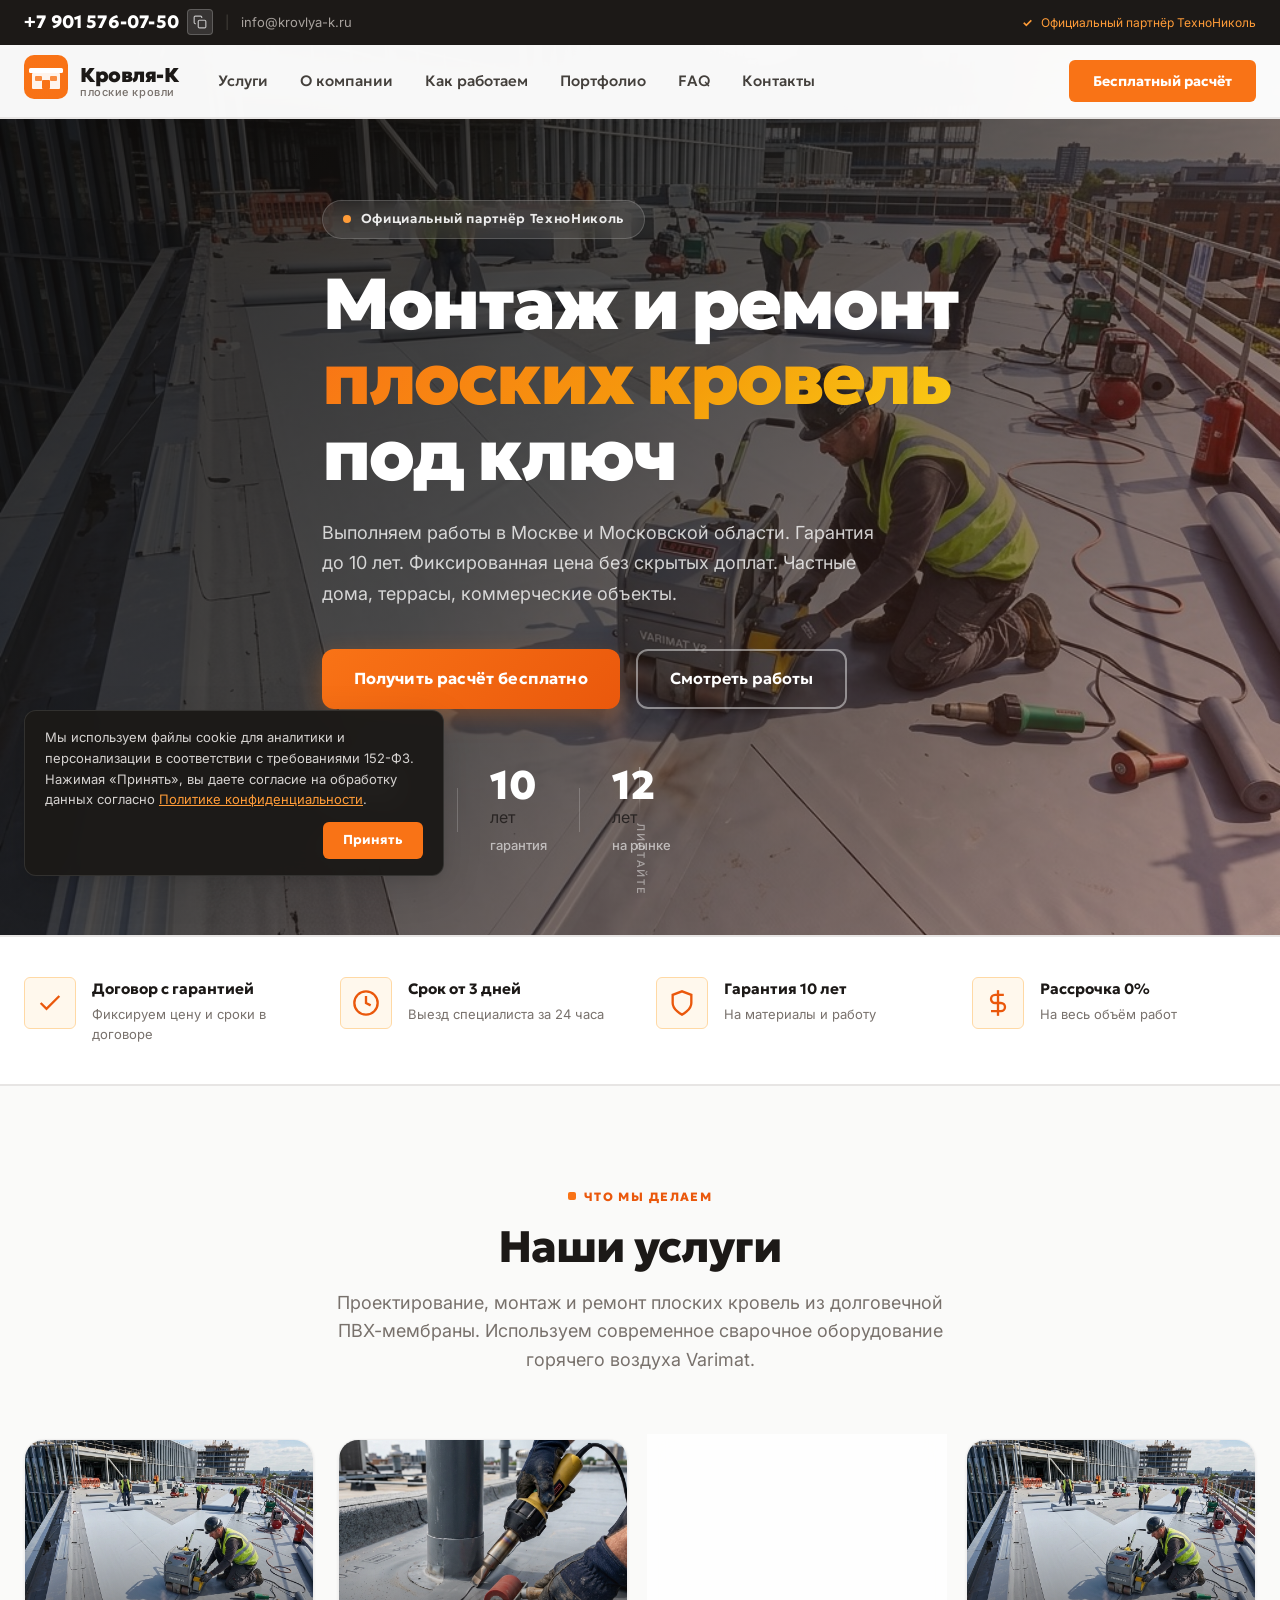
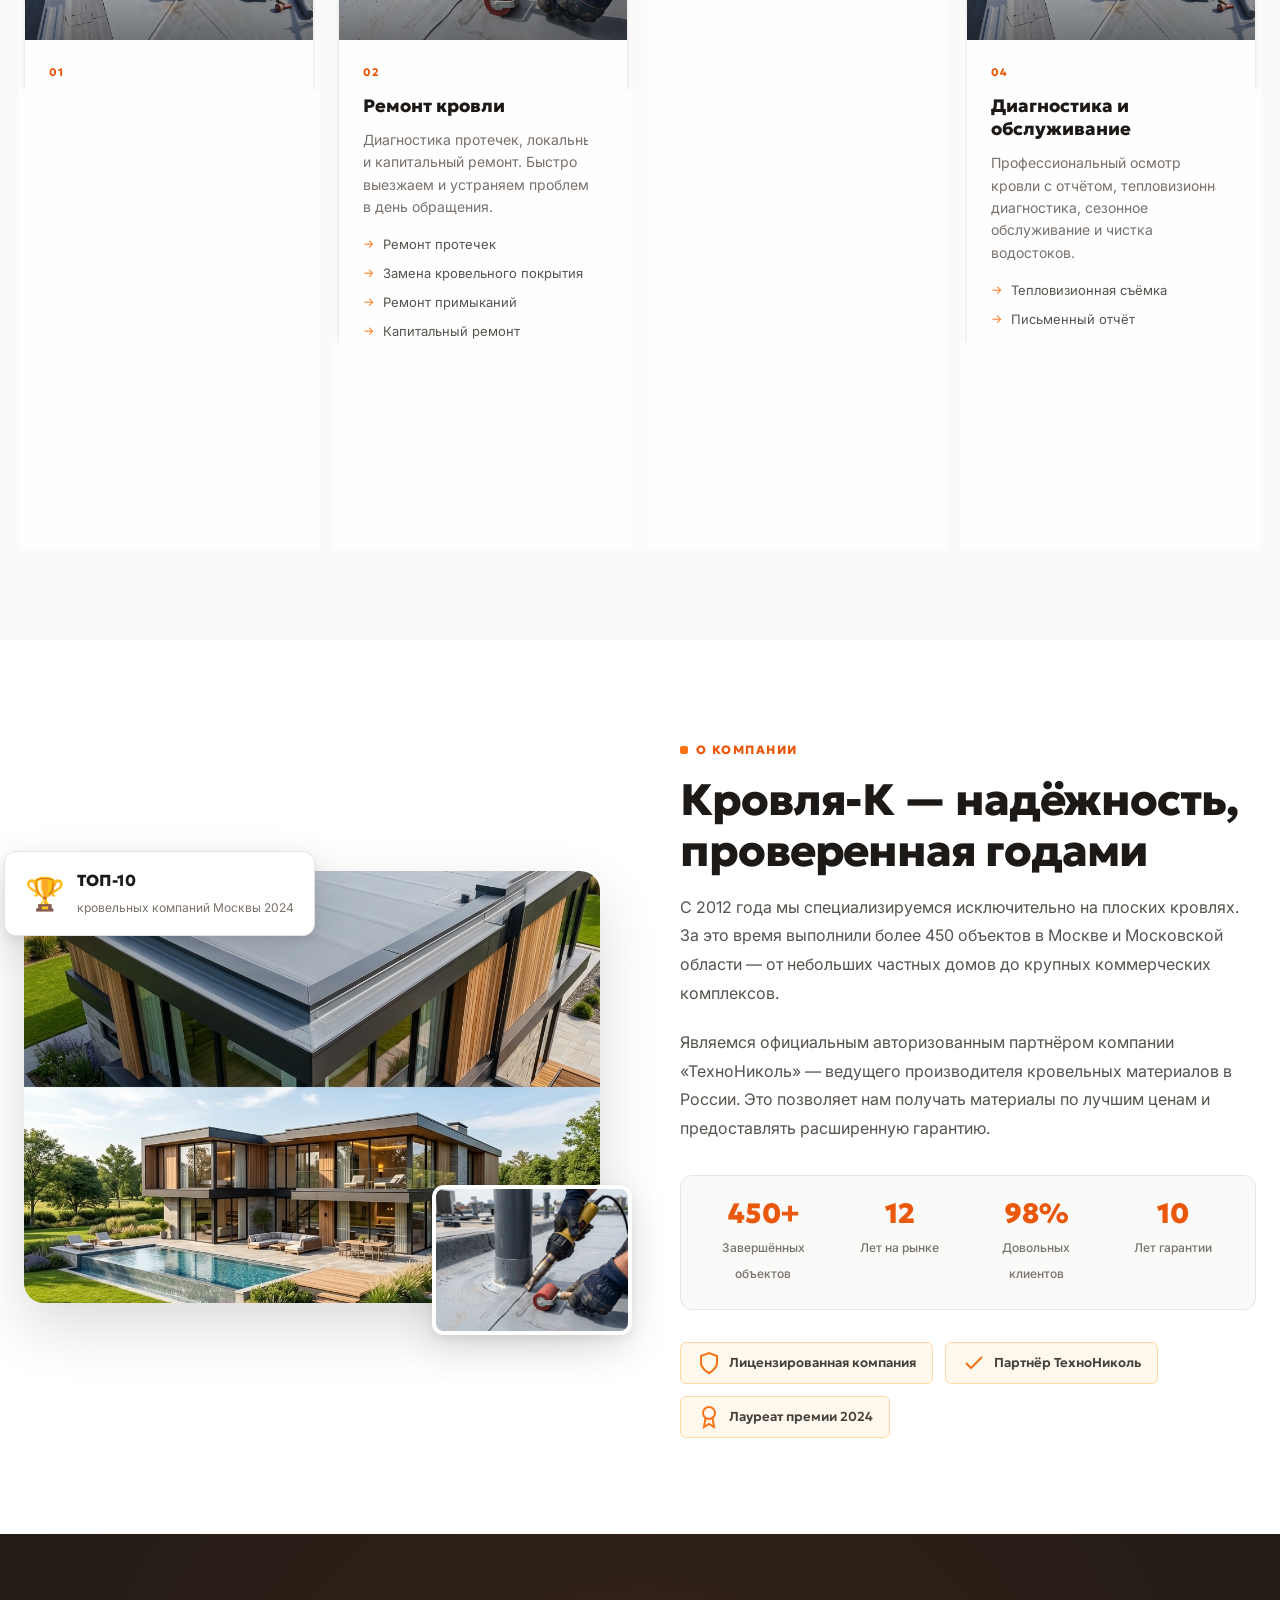
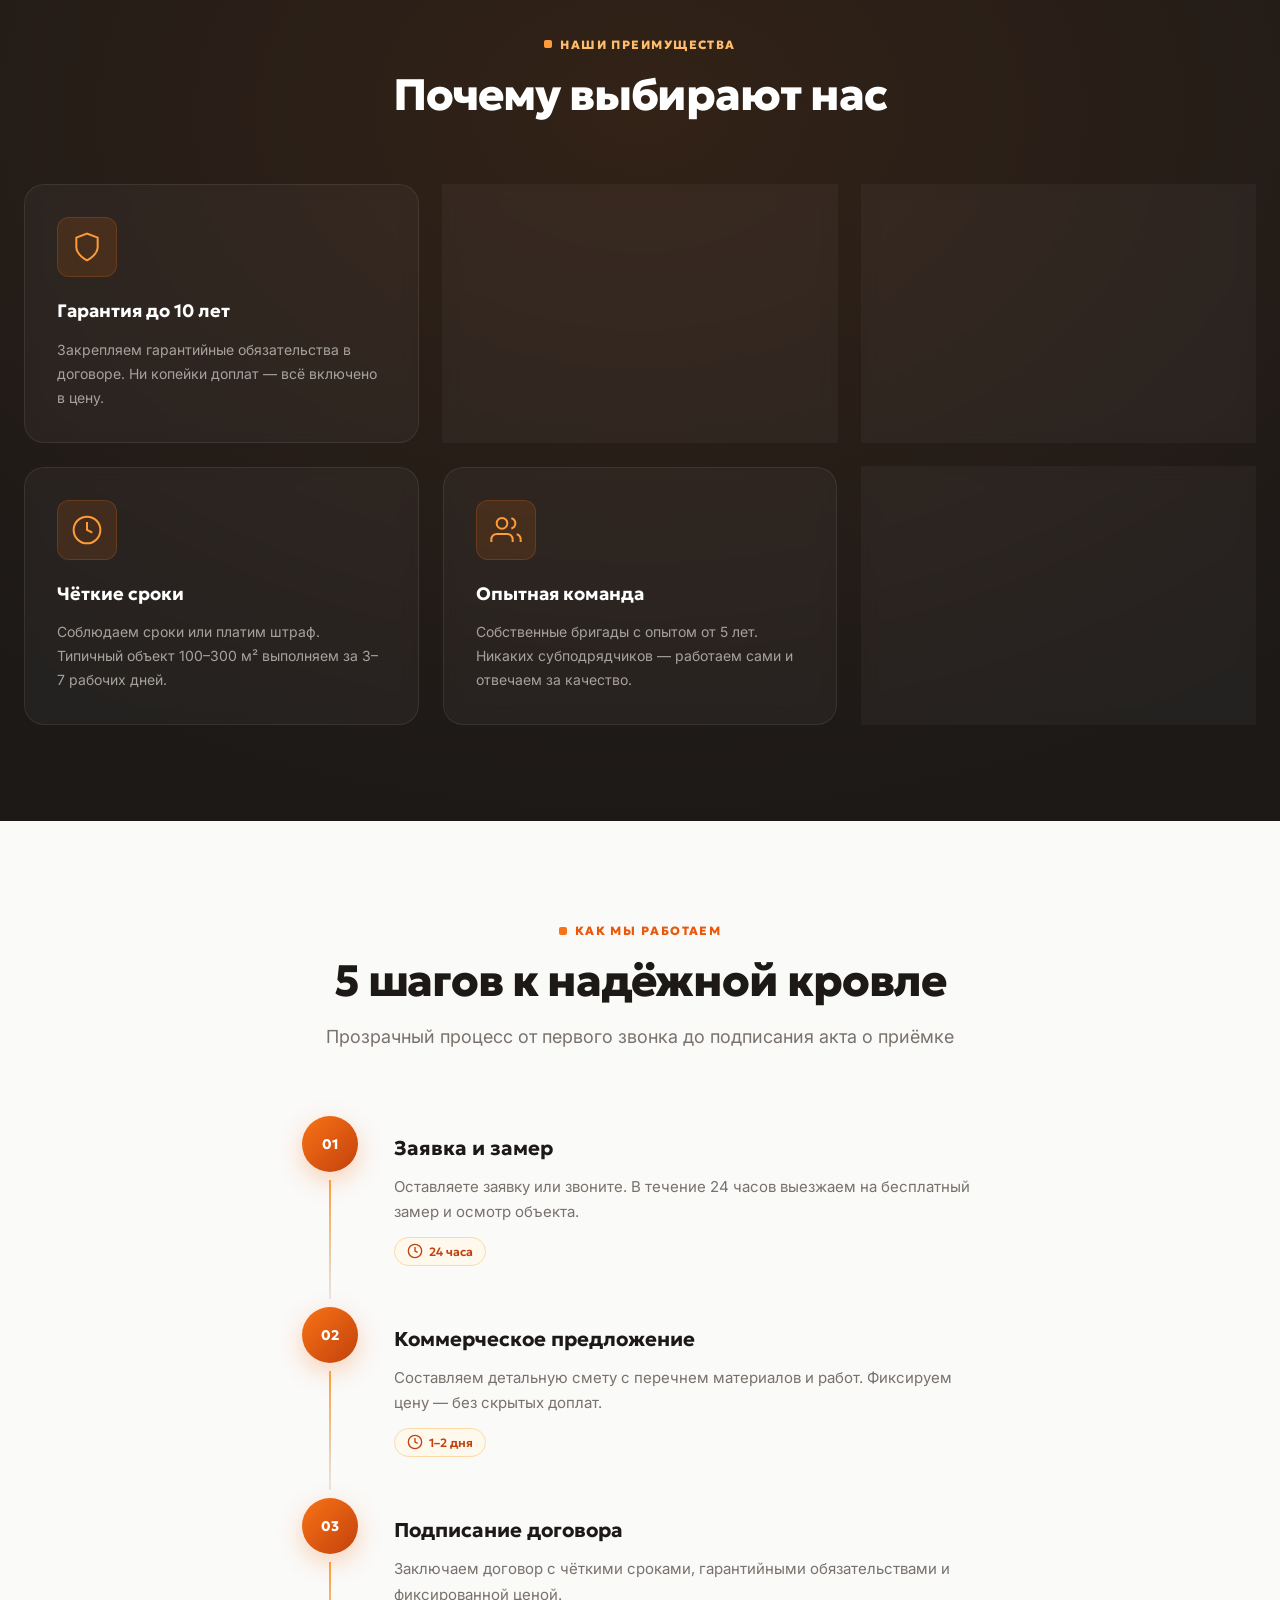
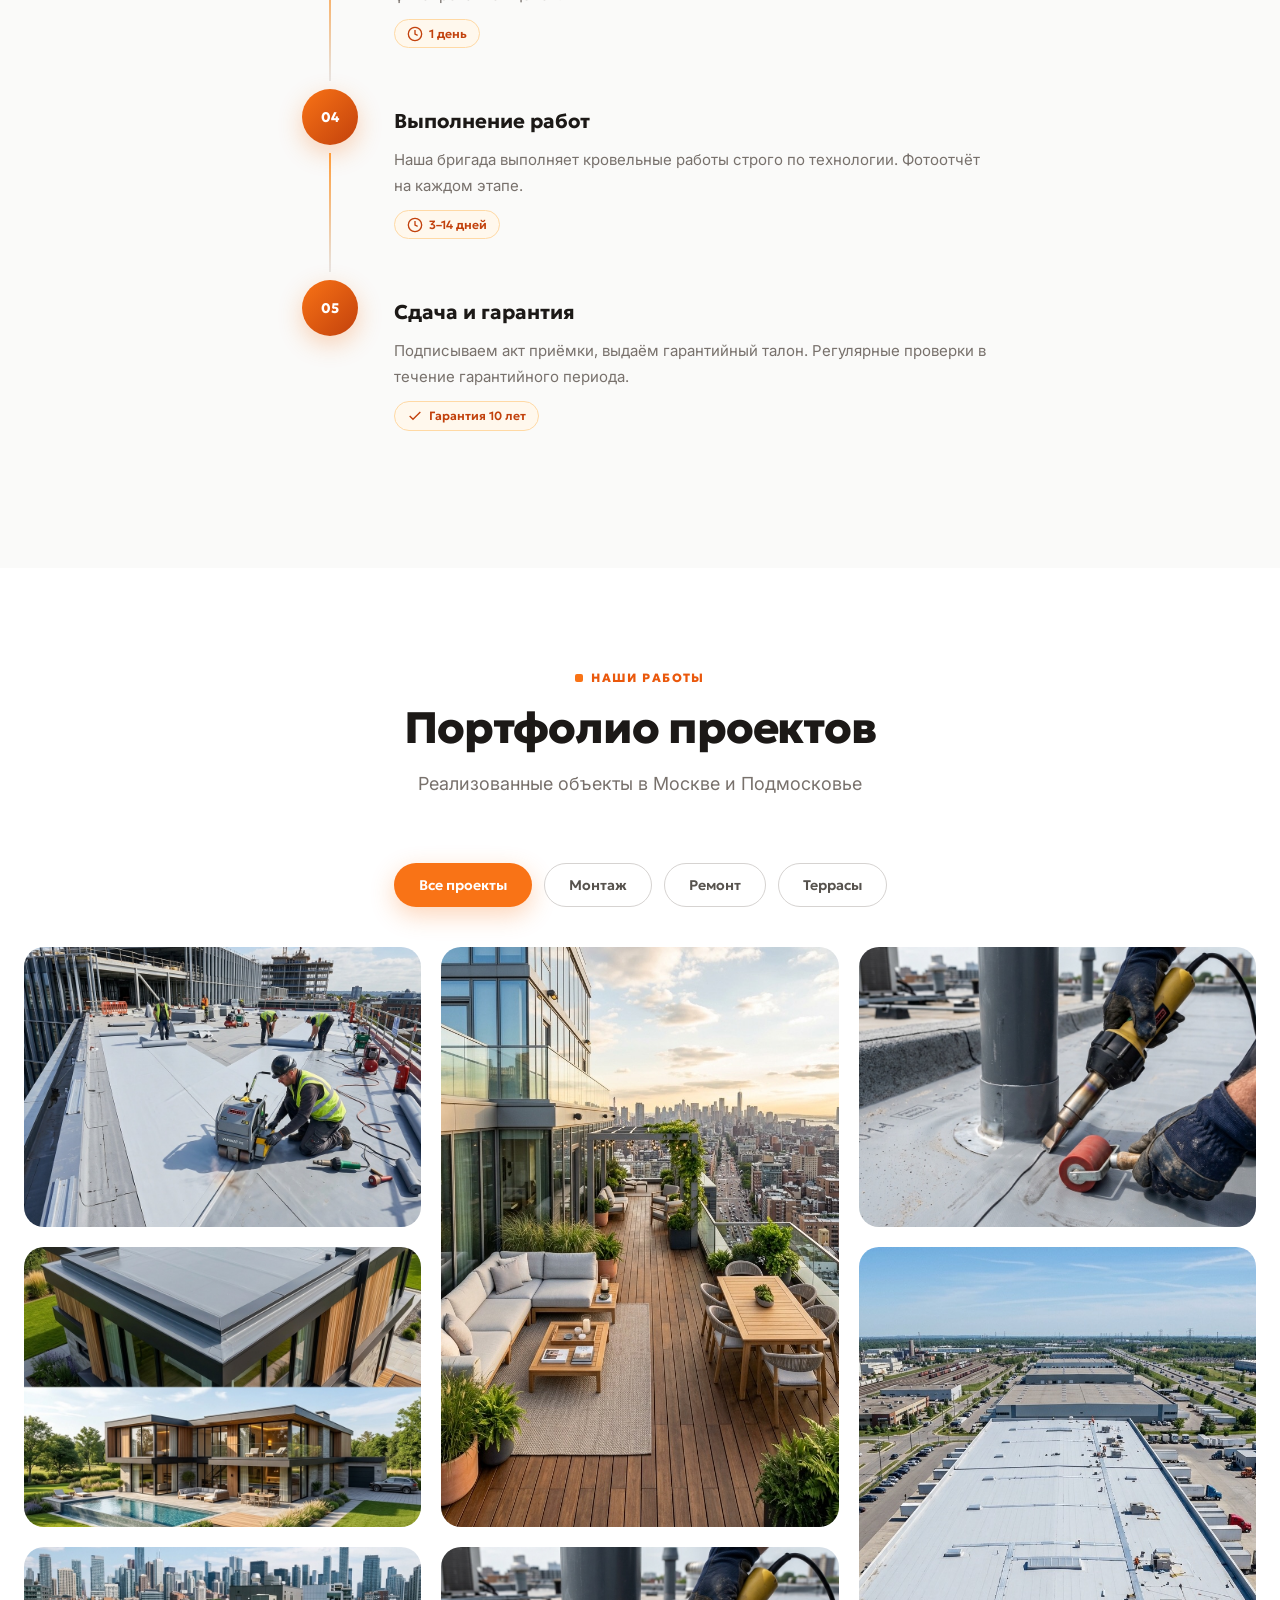
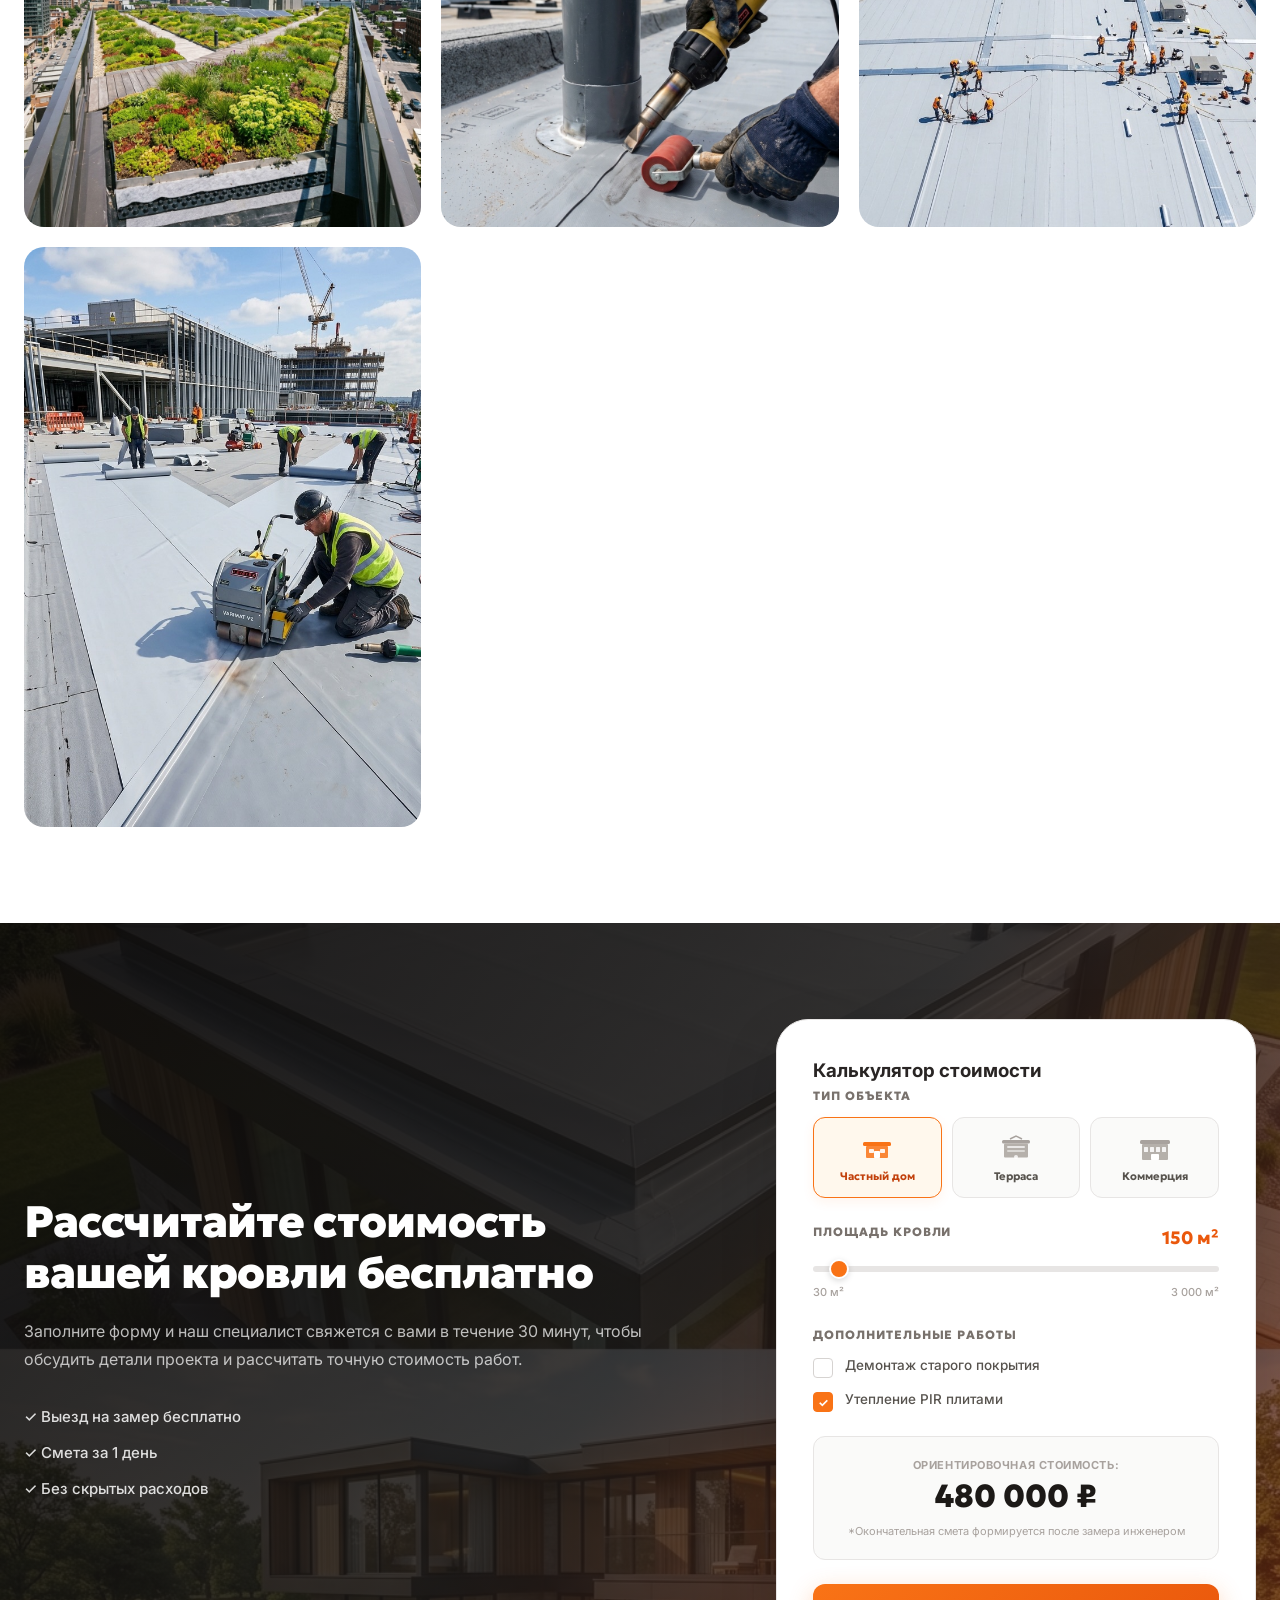
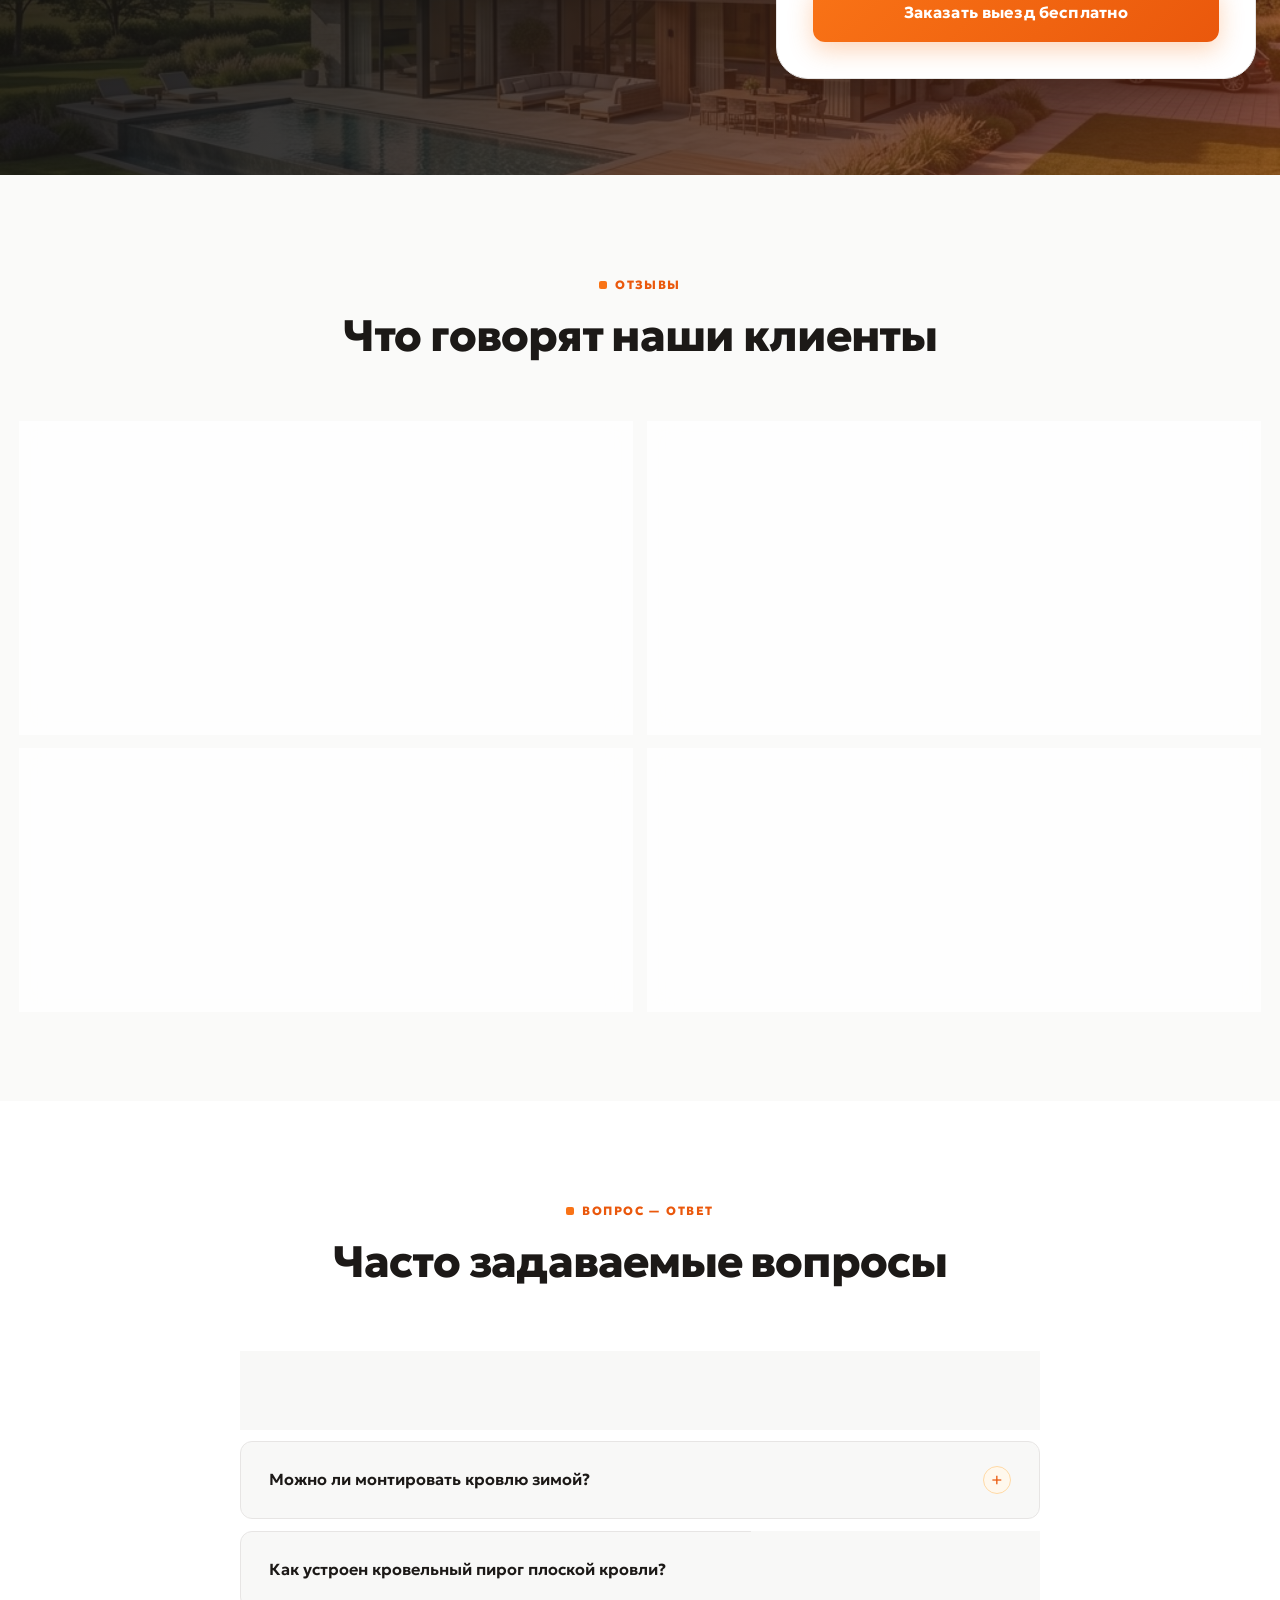
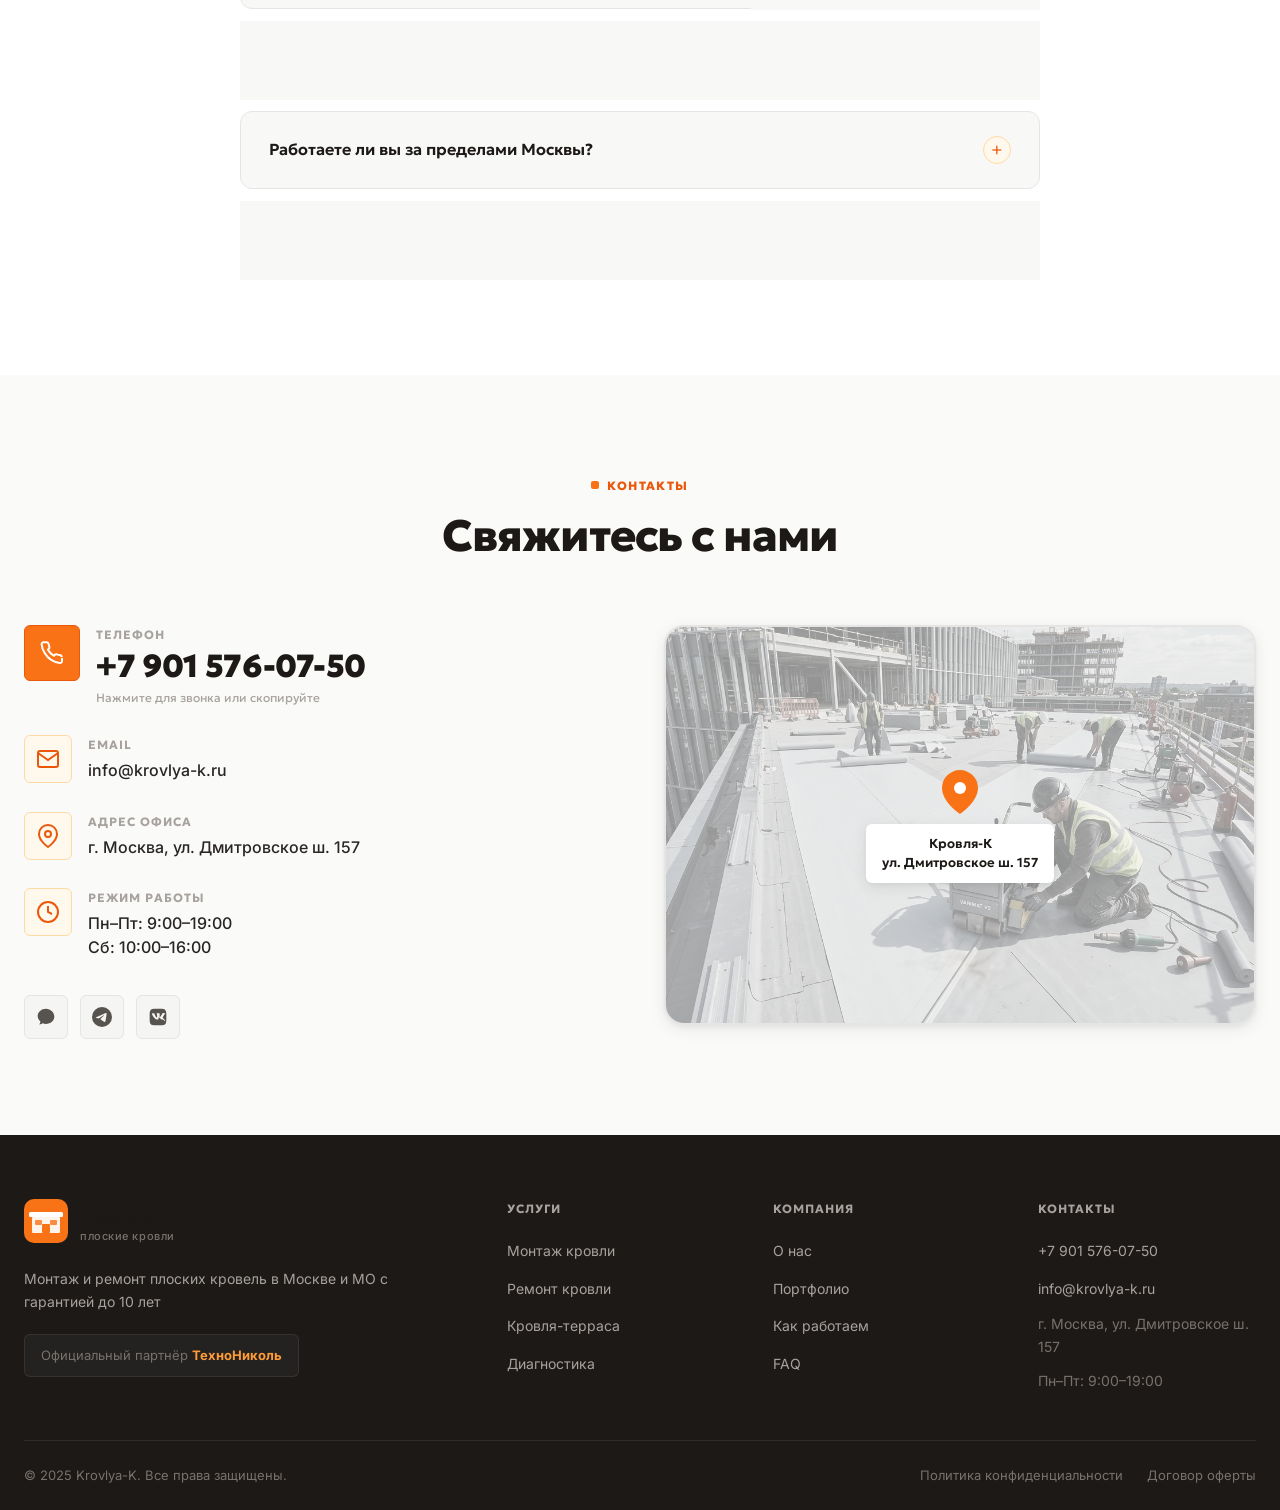
==== commit 00ce0b25: "ver3" ====
--- a/index.html
+++ b/index.html
@@ -43,18 +43,20 @@
         <div class="nav-inner">
           <a href="#" class="logo" id="site-logo">
             <div class="logo-icon">
-              <svg width="40" height="40" viewBox="0 0 40 40" fill="none" xmlns="http://www.w3.org/2000/svg">
-                <rect width="40" height="40" rx="9" fill="url(#logoGrad)"/>
-                <!-- Flat roof line (bold and clean) -->
-                <rect x="6" y="12" width="28" height="3.5" rx="1" fill="white"/>
-                <!-- Modern building structure -->
-                <path d="M9 15.5H31V30.5C31 31.3 30.3 32 29.5 32H10.5C9.7 32 9 31.3 9 30.5V15.5Z" fill="white" opacity="0.9"/>
-                <!-- Architectural glass window panels (vertical divisions) -->
-                <line x1="15" y1="18" x2="15" y2="29" stroke="url(#logoGrad)" stroke-width="1.5"/>
-                <line x1="25" y1="18" x2="25" y2="29" stroke="url(#logoGrad)" stroke-width="1.5"/>
-                <line x1="9" y1="23" x2="31" y2="23" stroke="url(#logoGrad)" stroke-width="1"/>
+              <svg width="44" height="44" viewBox="0 0 44 44" fill="none" xmlns="http://www.w3.org/2000/svg">
+                <rect width="44" height="44" rx="10" fill="url(#logoGrad)"/>
+                <!-- Wide flat roof slab -->
+                <rect x="5" y="13" width="34" height="5" rx="1.5" fill="white"/>
+                <!-- Building body -->
+                <rect x="8" y="18" width="28" height="16" rx="1" fill="white" opacity="0.92"/>
+                <!-- Left window -->
+                <rect x="11" y="21" width="7" height="5" rx="1" fill="url(#logoGrad)" opacity="0.8"/>
+                <!-- Right window -->
+                <rect x="26" y="21" width="7" height="5" rx="1" fill="url(#logoGrad)" opacity="0.8"/>
+                <!-- Door -->
+                <rect x="18" y="25" width="8" height="9" rx="1" fill="url(#logoGrad)"/>
                 <defs>
-                  <linearGradient id="logoGrad" x1="0" y1="0" x2="40" y2="40">
+                  <linearGradient id="logoGrad" x1="0" y1="0" x2="44" y2="44">
                     <stop offset="0%" stop-color="#f97316"/>
                     <stop offset="100%" stop-color="#c2410c"/>
                   </linearGradient>
@@ -62,7 +64,7 @@
               </svg>
             </div>
             <div class="logo-text">
-              <span class="logo-name">Krovlya-K</span>
+              <span class="logo-name">Кровля-К</span>
               <span class="logo-sub">плоские кровли</span>
             </div>
           </a>
@@ -75,10 +77,6 @@
             <li><a href="#contacts" class="nav-link">Контакты</a></li>
           </ul>
           <a href="#callback" class="btn-nav" id="nav-cta"><span>Бесплатный расчёт</span></a>
-          <a href="tel:+79015760750" class="btn-mobile-phone" id="btn-mobile-phone" aria-label="Позвонить">
-            <svg width="18" height="18" viewBox="0 0 24 24" fill="none" stroke="currentColor" stroke-width="2.5"><path d="M22 16.92v3a2 2 0 0 1-2.18 2 19.79 19.79 0 0 1-8.63-3.07A19.5 19.5 0 0 1 4.69 12 19.79 19.79 0 0 1 1.61 3.38 2 2 0 0 1 3.6 1.18h3a2 2 0 0 1 2 1.72c.127.96.361 1.903.7 2.81a2 2 0 0 1-.45 2.11L7.91 8.77a16 16 0 0 0 6 6l.96-.96a2 2 0 0 1 2.11-.45c.907.339 1.85.573 2.81.7A2 2 0 0 1 21.73 16.18"/></svg>
-            <span>+7 901 576-07-50</span>
-          </a>
           <button class="burger" id="burger-btn" aria-label="Меню">
             <span></span><span></span><span></span>
           </button>
@@ -87,10 +85,17 @@
     </nav>
   </header>
 
+  <!-- MOBILE CALL BAR (shown only on mobile, right below header) -->
+  <a href="tel:+79015760750" class="mobile-call-bar" id="mobile-call-bar">
+    <svg width="18" height="18" viewBox="0 0 24 24" fill="none" stroke="currentColor" stroke-width="2.5"><path d="M22 16.92v3a2 2 0 0 1-2.18 2 19.79 19.79 0 0 1-8.63-3.07A19.5 19.5 0 0 1 4.69 12 19.79 19.79 0 0 1 1.61 3.38 2 2 0 0 1 3.6 1.18h3a2 2 0 0 1 2 1.72c.127.96.361 1.903.7 2.81a2 2 0 0 1-.45 2.11L7.91 8.77a16 16 0 0 0 6 6l.96-.96a2 2 0 0 1 2.11-.45c.907.339 1.85.573 2.81.7A2 2 0 0 1 21.73 16.18"/></svg>
+    <span class="call-bar-label">Позвонить</span>
+    <span class="call-bar-number">+7 901 576-07-50</span>
+  </a>
+
   <!-- HERO -->
   <section class="hero" id="hero">
     <div class="hero-bg">
-      <img src="images/hero.png" alt="Монтаж плоской кровли" class="hero-img" loading="eager">
+      <img src="images/hero.jpg" alt="Монтаж плоской кровли" class="hero-img" loading="eager">
       <div class="hero-overlay"></div>
     </div>
     <div class="container">
@@ -190,7 +195,7 @@
       <div class="services-grid">
         <div class="service-card" id="service-installation">
           <div class="service-card-img">
-            <img src="images/hero.png" alt="Монтаж плоской кровли" loading="lazy">
+            <img src="images/hero.jpg" alt="Монтаж плоской кровли" loading="lazy">
             <div class="service-overlay"></div>
           </div>
           <div class="service-card-body">
@@ -209,7 +214,7 @@
         </div>
         <div class="service-card" id="service-repair">
           <div class="service-card-img">
-            <img src="images/repair.png" alt="Ремонт плоской кровли" loading="lazy">
+            <img src="images/repair.jpg" alt="Ремонт плоской кровли" loading="lazy">
             <div class="service-overlay"></div>
           </div>
           <div class="service-card-body">
@@ -228,7 +233,7 @@
         </div>
         <div class="service-card" id="service-terrace">
           <div class="service-card-img">
-            <img src="images/terrace.png" alt="Эксплуатируемая кровля-терраса" loading="lazy">
+            <img src="images/terrace.jpg" alt="Эксплуатируемая кровля-терраса" loading="lazy">
             <div class="service-overlay"></div>
           </div>
           <div class="service-card-body">
@@ -247,7 +252,7 @@
         </div>
         <div class="service-card" id="service-inspection">
           <div class="service-card-img">
-            <img src="images/team.png" alt="Диагностика кровли" loading="lazy">
+            <img src="images/team.jpg" alt="Диагностика кровли" loading="lazy">
             <div class="service-overlay"></div>
           </div>
           <div class="service-card-body">
@@ -274,10 +279,10 @@
       <div class="about-grid">
         <div class="about-images">
           <div class="about-img-main">
-            <img src="images/house.png" alt="Современный дом с плоской кровлей" loading="lazy">
+            <img src="images/house.jpg" alt="Современный дом с плоской кровлей" loading="lazy">
           </div>
           <div class="about-img-secondary">
-            <img src="images/repair.png" alt="Кровельные работы" loading="lazy">
+            <img src="images/team_close.jpg" alt="Кровельные работы" loading="lazy">
           </div>
           <div class="about-award">
             <div class="award-icon">🏆</div>
@@ -289,7 +294,7 @@
         </div>
         <div class="about-content">
           <span class="section-tag">О компании</span>
-          <h2 class="section-title">КровляПро — надёжность, проверенная годами</h2>
+          <h2 class="section-title">Кровля-К — надёжность, проверенная годами</h2>
           <p class="about-text">
             С 2012 года мы специализируемся исключительно на плоских кровлях. За это время выполнили более 450 объектов в Москве и Московской области — от небольших частных домов до крупных коммерческих комплексов.
           </p>
@@ -487,7 +492,7 @@
       </div>
       <div class="portfolio-grid" id="portfolio-grid">
         <div class="portfolio-item" data-category="install">
-          <img src="images/hero.png" alt="Монтаж кровли частный дом" loading="lazy">
+          <img src="images/hero.jpg" alt="Монтаж кровли частный дом" loading="lazy">
           <div class="portfolio-overlay">
             <div class="portfolio-info">
               <h4>Частный дом, Рублёвка</h4>
@@ -496,7 +501,7 @@
           </div>
         </div>
         <div class="portfolio-item large" data-category="terrace">
-          <img src="images/terrace.png" alt="Эксплуатируемая кровля-терраса" loading="lazy">
+          <img src="images/terrace.jpg" alt="Эксплуатируемая кровля-терраса" loading="lazy">
           <div class="portfolio-overlay">
             <div class="portfolio-info">
               <h4>Эксплуатируемая терраса, Москва</h4>
@@ -505,7 +510,7 @@
           </div>
         </div>
         <div class="portfolio-item" data-category="repair">
-          <img src="images/repair.png" alt="Ремонт кровли" loading="lazy">
+          <img src="images/repair.jpg" alt="Ремонт кровли" loading="lazy">
           <div class="portfolio-overlay">
             <div class="portfolio-info">
               <h4>Капремонт, Одинцово</h4>
@@ -514,7 +519,7 @@
           </div>
         </div>
         <div class="portfolio-item" data-category="install">
-          <img src="images/house.png" alt="Современный дом с плоской кровлей" loading="lazy">
+          <img src="images/house.jpg" alt="Современный дом с плоской кровлей" loading="lazy">
           <div class="portfolio-overlay">
             <div class="portfolio-info">
               <h4>Современный коттедж, Новая Москва</h4>
@@ -523,7 +528,7 @@
           </div>
         </div>
         <div class="portfolio-item large" data-category="install">
-          <img src="images/team.png" alt="Коммерческий объект" loading="lazy">
+          <img src="images/commercial.jpg" alt="Коммерческий объект" loading="lazy">
           <div class="portfolio-overlay">
             <div class="portfolio-info">
               <h4>Производственный комплекс, Химки</h4>
@@ -532,7 +537,7 @@
           </div>
         </div>
         <div class="portfolio-item" data-category="terrace">
-          <img src="images/terrace.png" alt="Зелёная кровля" loading="lazy">
+          <img src="images/green_roof.jpg" alt="Зелёная кровля" loading="lazy">
           <div class="portfolio-overlay">
             <div class="portfolio-info">
               <h4>Зелёная кровля, Митино</h4>
@@ -541,7 +546,7 @@
           </div>
         </div>
         <div class="portfolio-item" data-category="repair">
-          <img src="images/team_close.png" alt="Укладка мембраны близкий план" loading="lazy">
+          <img src="images/team_close.jpg" alt="Укладка мембраны близкий план" loading="lazy">
           <div class="portfolio-overlay">
             <div class="portfolio-info">
               <h4>Монтаж мембраны близкий план, Одинцово</h4>
@@ -550,7 +555,7 @@
           </div>
         </div>
         <div class="portfolio-item large" data-category="install">
-          <img src="images/team_wide.png" alt="Кровельные работы общий план" loading="lazy">
+          <img src="images/team_wide.jpg" alt="Кровельные работы общий план" loading="lazy">
           <div class="portfolio-overlay">
             <div class="portfolio-info">
               <h4>ЖК бизнес-класса общий план, Москва</h4>
@@ -565,7 +570,7 @@
   <!-- CALCULATOR CTA -->
   <section class="calc-cta" id="callback">
     <div class="calc-cta-bg">
-      <img src="images/house.png" alt="" loading="lazy">
+      <img src="images/house.jpg" alt="" loading="lazy">
       <div class="calc-cta-overlay"></div>
     </div>
     <div class="container">
@@ -588,15 +593,42 @@
               <label class="calc-label">Тип объекта</label>
               <div class="calc-type-grid">
                 <button type="button" class="calc-type-btn active" data-type="house" data-price="2500">
-                  <span class="type-icon">🏡</span>
+                  <span class="type-icon">
+                    <svg width="32" height="32" viewBox="0 0 32 32" fill="none" xmlns="http://www.w3.org/2000/svg">
+                      <rect x="2" y="10" width="28" height="4" rx="1.5" fill="currentColor"/>
+                      <rect x="5" y="14" width="22" height="12" rx="1" fill="currentColor" opacity="0.85"/>
+                      <rect x="8" y="17" width="5" height="4" rx="0.8" fill="white" opacity="0.9"/>
+                      <rect x="19" y="17" width="5" height="4" rx="0.8" fill="white" opacity="0.9"/>
+                      <rect x="13" y="19" width="6" height="7" rx="0.8" fill="white"/>
+                    </svg>
+                  </span>
                   <span class="type-name">Частный дом</span>
                 </button>
                 <button type="button" class="calc-type-btn" data-type="terrace" data-price="3500">
-                  <span class="type-icon">🌅</span>
+                  <span class="type-icon">
+                    <svg width="32" height="32" viewBox="0 0 32 32" fill="none" xmlns="http://www.w3.org/2000/svg">
+                      <rect x="2" y="8" width="28" height="3.5" rx="1.5" fill="currentColor"/>
+                      <rect x="4" y="11.5" width="24" height="14" rx="1" fill="currentColor" opacity="0.85"/>
+                      <rect x="7" y="14" width="18" height="2" rx="1" fill="white" opacity="0.7"/>
+                      <rect x="7" y="18" width="18" height="2" rx="1" fill="white" opacity="0.5"/>
+                      <circle cx="16" cy="25" r="2" fill="white" opacity="0.8"/>
+                      <path d="M10 7 L16 4 L22 7" stroke="currentColor" stroke-width="1.5" fill="none"/>
+                    </svg>
+                  </span>
                   <span class="type-name">Терраса</span>
                 </button>
                 <button type="button" class="calc-type-btn" data-type="commercial" data-price="1800">
-                  <span class="type-icon">🏬</span>
+                  <span class="type-icon">
+                    <svg width="32" height="32" viewBox="0 0 32 32" fill="none" xmlns="http://www.w3.org/2000/svg">
+                      <rect x="1" y="8" width="30" height="4" rx="1.5" fill="currentColor"/>
+                      <rect x="3" y="12" width="26" height="16" rx="1" fill="currentColor" opacity="0.85"/>
+                      <rect x="5" y="15" width="4" height="5" rx="0.5" fill="white" opacity="0.85"/>
+                      <rect x="11" y="15" width="4" height="5" rx="0.5" fill="white" opacity="0.85"/>
+                      <rect x="17" y="15" width="4" height="5" rx="0.5" fill="white" opacity="0.85"/>
+                      <rect x="23" y="15" width="4" height="5" rx="0.5" fill="white" opacity="0.85"/>
+                      <rect x="12" y="22" width="8" height="6" rx="0.8" fill="white"/>
+                    </svg>
+                  </span>
                   <span class="type-name">Коммерция</span>
                 </button>
               </div>
@@ -621,12 +653,12 @@
               <label class="calc-checkbox-label">
                 <input type="checkbox" id="calc-demolition" value="500">
                 <span class="calc-checkbox-custom"></span>
-                <span class="calc-checkbox-text">Требуется демонтаж старого покрытия (+500 ₽/м²)</span>
+                <span class="calc-checkbox-text">Демонтаж старого покрытия</span>
               </label>
               <label class="calc-checkbox-label" style="margin-top: 12px;">
                 <input type="checkbox" id="calc-insulation" value="700" checked>
                 <span class="calc-checkbox-custom"></span>
-                <span class="calc-checkbox-text">Утепление PIR плитами ТехноНиколь (+700 ₽/м²)</span>
+                <span class="calc-checkbox-text">Утепление PIR плитами</span>
               </label>
             </div>
 
@@ -661,13 +693,13 @@
           <div class="review-stars">★★★★★</div>
           <div class="review-name">Сергей Михайлович, Одинцово</div>
           <div class="review-meta">Объект: коттедж 150 м², монтаж ПВХ</div>
-          <p class="review-text">«Выезд был на следующий день после звонка. Специалист чётко объяснил, что нужно сделать и почему. Работы выполнили за 2 дня, уложились точно в смету. Кровля уже пережила осень и зиму — ни единой протечки. Оформили гарантийный паспорт, всё по-взрослому.»</p>
+          <p class="review-text">«Выезд был на следующий день после звонка. Специалист чётко объяснил, что нужно сделать и почему. Работы выполнили за 5 рабочих дней, уложились точно в смету. Кровля уже пережила осень и зиму — ни единой протечки. Оформили гарантийный паспорт, всё по-взрослому.»</p>
         </div>
         <div class="review-card">
           <div class="review-stars">★★★★★</div>
           <div class="review-name">Ирина Станиславовна, Москва</div>
           <div class="review-meta">Объект: торговый центр, ремонт 540 м²</div>
-          <p class="review-text">«Обратились после того, как предыдущий подрядчик сделал "ремонт", который через месяц снова потёк. Эти ребята сначала нашли реальные причины — 3 проблемных зоны. Ремонт сделали за 2 дня, не останавливая работу центра. Уже год — всё сухо.»</p>
+          <p class="review-text">«Обратились после того, как предыдущий подрядчик сделал "ремонт", который через месяц снова потёк. Эти ребята приехали на осмотр и составили расчёт стоимости за 2 дня, всё согласовали. Само устранение всех проблем заняло ещё 2 дня, не останавливали работу центра. Уже год — всё сухо.»</p>
         </div>
         <div class="review-card">
           <div class="review-stars">★★★★★</div>
@@ -812,11 +844,11 @@
         <div class="contacts-map" id="map-container">
           <div class="map-placeholder">
             <div class="map-bg">
-              <img src="images/hero.png" alt="" loading="lazy" style="object-position: center; filter: grayscale(0.7) opacity(0.4);">
+              <img src="images/hero.jpg" alt="" loading="lazy" style="object-position: center; filter: grayscale(0.7) opacity(0.4);">
             </div>
             <div class="map-pin">
               <svg width="48" height="48" viewBox="0 0 24 24" fill="#f97316" stroke="white" stroke-width="1"><path d="M21 10c0 7-9 13-9 13s-9-6-9-13a9 9 0 0 1 18 0z"/><circle cx="12" cy="10" r="3" fill="white"/></svg>
-              <div class="map-label">Krovlya-K<br>ул. Дмитровское ш. 157</div>
+              <div class="map-label">Кровля-К<br>ул. Дмитровское ш. 157</div>
             </div>
           </div>
         </div>
@@ -831,18 +863,20 @@
         <div class="footer-brand">
           <a href="#" class="logo">
             <div class="logo-icon">
-              <svg width="40" height="40" viewBox="0 0 40 40" fill="none">
-                <rect width="40" height="40" rx="9" fill="url(#logoGrad2)"/>
-                <!-- Flat roof line -->
-                <rect x="6" y="12" width="28" height="3.5" rx="1" fill="white"/>
-                <!-- Modern building structure -->
-                <path d="M9 15.5H31V30.5C31 31.3 30.3 32 29.5 32H10.5C9.7 32 9 31.3 9 30.5V15.5Z" fill="white" opacity="0.9"/>
-                <!-- Vertical window lines -->
-                <line x1="15" y1="18" x2="15" y2="29" stroke="url(#logoGrad2)" stroke-width="1.5"/>
-                <line x1="25" y1="18" x2="25" y2="29" stroke="url(#logoGrad2)" stroke-width="1.5"/>
-                <line x1="9" y1="23" x2="31" y2="23" stroke="url(#logoGrad2)" stroke-width="1"/>
+              <svg width="44" height="44" viewBox="0 0 44 44" fill="none">
+                <rect width="44" height="44" rx="10" fill="url(#logoGrad2)"/>
+                <!-- Wide flat roof slab -->
+                <rect x="5" y="13" width="34" height="5" rx="1.5" fill="white"/>
+                <!-- Building body -->
+                <rect x="8" y="18" width="28" height="16" rx="1" fill="white" opacity="0.92"/>
+                <!-- Left window -->
+                <rect x="11" y="21" width="7" height="5" rx="1" fill="url(#logoGrad2)" opacity="0.8"/>
+                <!-- Right window -->
+                <rect x="26" y="21" width="7" height="5" rx="1" fill="url(#logoGrad2)" opacity="0.8"/>
+                <!-- Door -->
+                <rect x="18" y="25" width="8" height="9" rx="1" fill="url(#logoGrad2)"/>
                 <defs>
-                  <linearGradient id="logoGrad2" x1="0" y1="0" x2="40" y2="40">
+                  <linearGradient id="logoGrad2" x1="0" y1="0" x2="44" y2="44">
                     <stop offset="0%" stop-color="#f97316"/>
                     <stop offset="100%" stop-color="#c2410c"/>
                   </linearGradient>
@@ -850,7 +884,7 @@
               </svg>
             </div>
             <div class="logo-text">
-              <span class="logo-name">Krovlya-K</span>
+              <span class="logo-name">Кровля-К</span>
               <span class="logo-sub">плоские кровли</span>
             </div>
           </a>
--- a/style.css
+++ b/style.css
@@ -270,10 +270,64 @@
 }
 .btn-primary:hover::after, .btn-ghost:hover::after, .btn-nav:hover::after, .btn-mobile-phone:hover::after {
   left: 180%;
-  transition: left 1.8s cubic-bezier(0.19, 1, 0.22, 1);
+  transition: left 3s cubic-bezier(0.19, 1, 0.22, 1);
 }
 
 .btn-full { width: 100%; justify-content: center; }
+
+/* ============================================
+   MOBILE CALL BAR (below header, mobile only)
+   ============================================ */
+.mobile-call-bar {
+  display: none;
+  position: fixed;
+  top: 0;
+  left: 0;
+  right: 0;
+  z-index: 999;
+  background: linear-gradient(90deg, var(--or-600) 0%, var(--or-700) 100%);
+  color: var(--white);
+  text-decoration: none;
+  padding: 13px 20px;
+  align-items: center;
+  justify-content: center;
+  gap: 10px;
+  font-family: var(--font-main);
+  font-weight: 700;
+  font-size: 15px;
+  letter-spacing: 0.01em;
+  box-shadow: 0 4px 20px rgba(249,115,22,0.35);
+  overflow: hidden;
+}
+.mobile-call-bar::after {
+  content: '';
+  position: absolute;
+  top: -50%;
+  left: -100%;
+  width: 30%;
+  height: 200%;
+  background: linear-gradient(90deg, rgba(255,255,255,0) 0%, rgba(255,255,255,0.3) 50%, rgba(255,255,255,0) 100%);
+  transform: rotate(25deg);
+  animation: callBarSheen 4s cubic-bezier(0.19,1,0.22,1) 2s infinite;
+  pointer-events: none;
+}
+@keyframes callBarSheen {
+  0%   { left: -100%; }
+  40%  { left: 180%; }
+  100% { left: 180%; }
+}
+.call-bar-label {
+  opacity: 0.88;
+  font-size: 13px;
+  font-weight: 600;
+  text-transform: uppercase;
+  letter-spacing: 0.08em;
+}
+.call-bar-number {
+  font-size: 17px;
+  font-weight: 900;
+  letter-spacing: 0.02em;
+}
 
 /* ============================================
    HEADER
@@ -862,7 +916,15 @@
 }
 .calc-type-btn .type-icon {
   font-size: 22px;
-}
+  color: var(--gray-400);
+  display: flex;
+  align-items: center;
+  justify-content: center;
+  transition: color var(--transition);
+}
+.calc-type-btn:hover .type-icon { color: var(--or-400); }
+.calc-type-btn.active .type-icon { color: var(--or-500); }
+.calc-type-btn .type-icon svg { display: block; }
 .calc-type-btn .type-name {
   font-family: var(--font-main);
   font-size: 11px;
@@ -1480,7 +1542,12 @@
 
   /* Header mobile adjustments */
   .nav-inner { justify-content: space-between; gap: 16px; }
-  .btn-mobile-phone { display: flex; }
+  /* Old circle phone btn hidden — replaced by call bar */
+  .btn-mobile-phone { display: none !important; }
+  /* Show mobile call bar right below the 60px nav */
+  .mobile-call-bar { display: flex; top: 60px; }
+  /* Push hero down: nav 60px + call-bar ~46px = 106px */
+  .hero { padding-top: 106px !important; }
 
   /* Floating and Scroll to Top */
   .back-to-top { bottom: 24px; left: 16px; width: 50px; height: 50px; }
@@ -1493,7 +1560,7 @@
   .container { padding: 0 14px; }
   .section { padding: 48px 0; }
   .section-title { font-size: 26px; }
-  .hero-title { font-size: clamp(26px, 7vw, 36px); }
+  .hero-title { font-size: clamp(30px, 8.5vw, 42px); }
   .hero-badge { font-size: 11px; padding: 6px 14px; }
   .calc-form-wrap { padding: 20px 16px; }
   .portfolio-grid { grid-template-columns: 1fr; }
@@ -1504,8 +1571,8 @@
   .nav-inner { height: 60px; }
   .logo-name { font-size: 17px; }
   .logo-sub { display: none; }
-  .btn-mobile-phone span { display: none; }
-  .btn-mobile-phone { padding: 10px; border-radius: 50%; width: 42px; height: 42px; justify-content: center; align-items: center; }
+  /* Hide old mobile circle btn styles on small phones */
+  .btn-mobile-phone { display: none !important; }
   .about-facts { grid-template-columns: repeat(2, 1fr); }
   .section-desc { font-size: 15px; }
   .process-step { grid-template-columns: 48px 1fr; gap: 12px; }
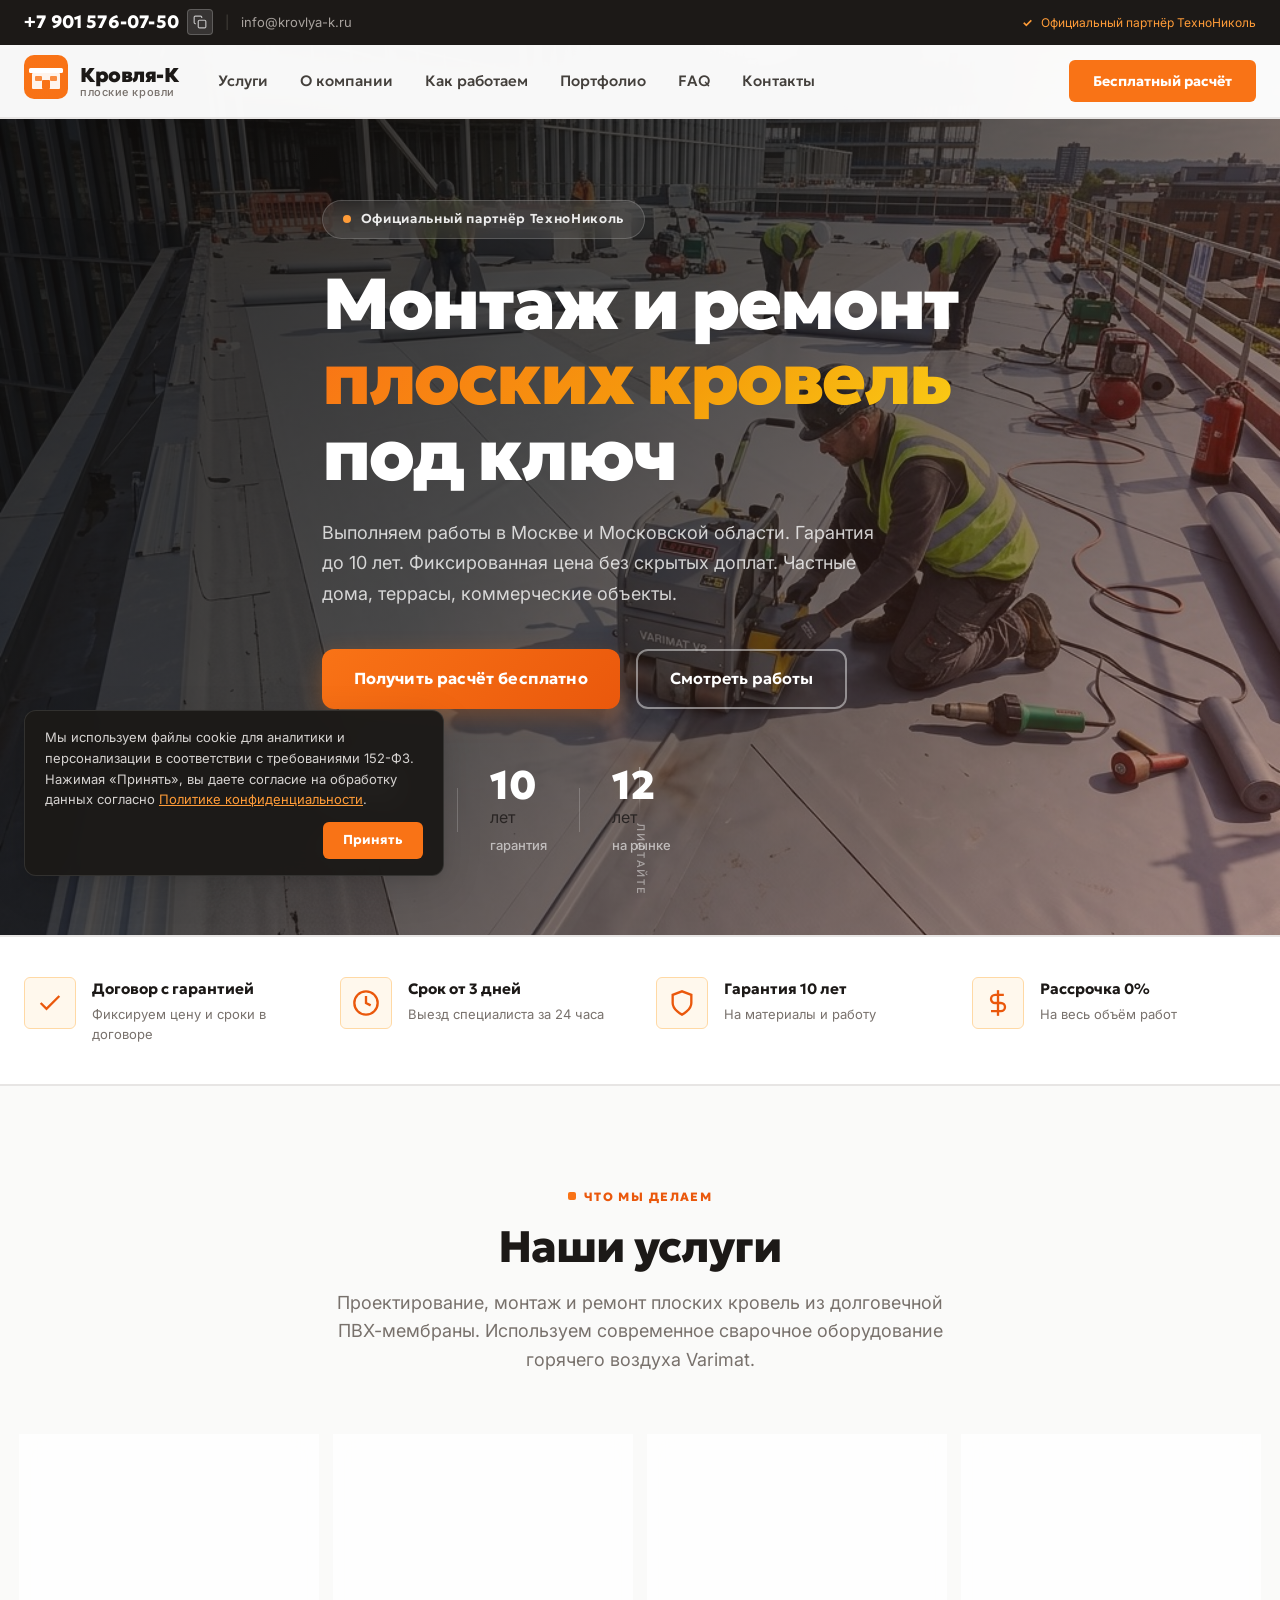
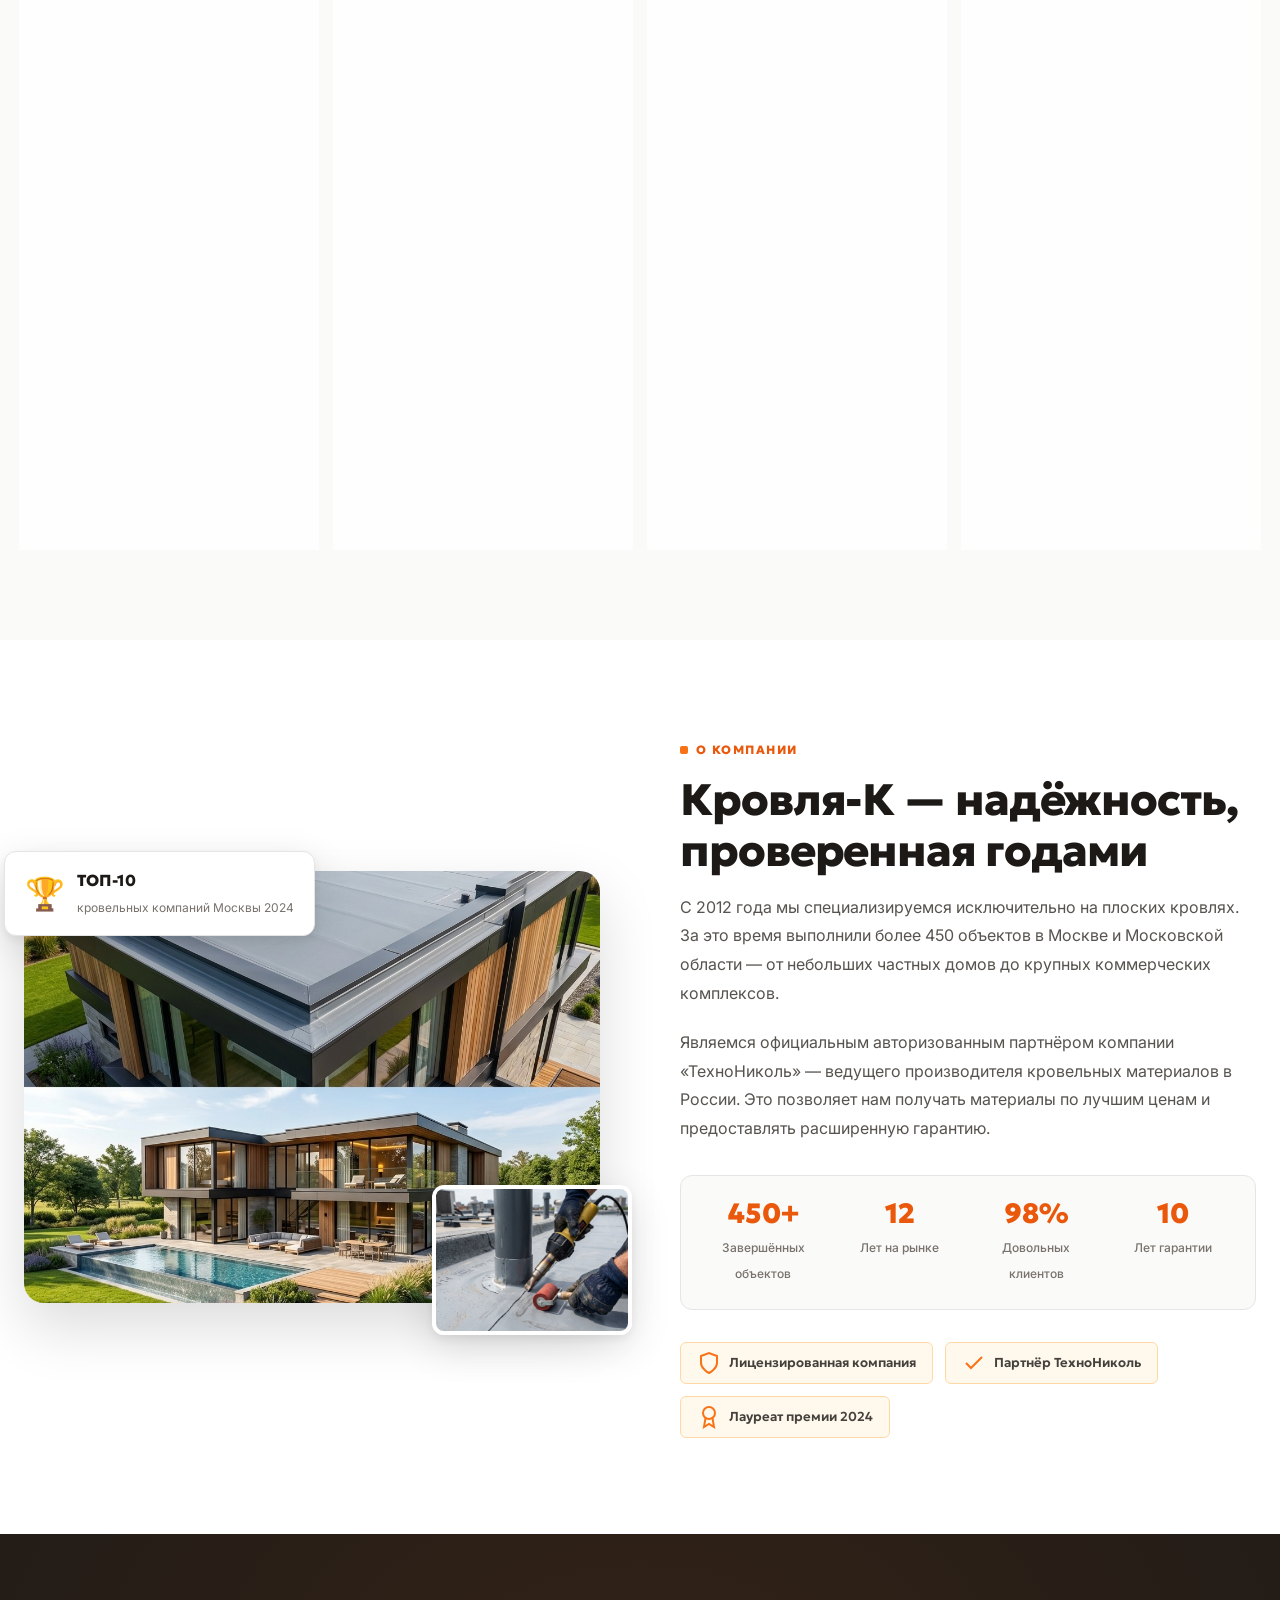
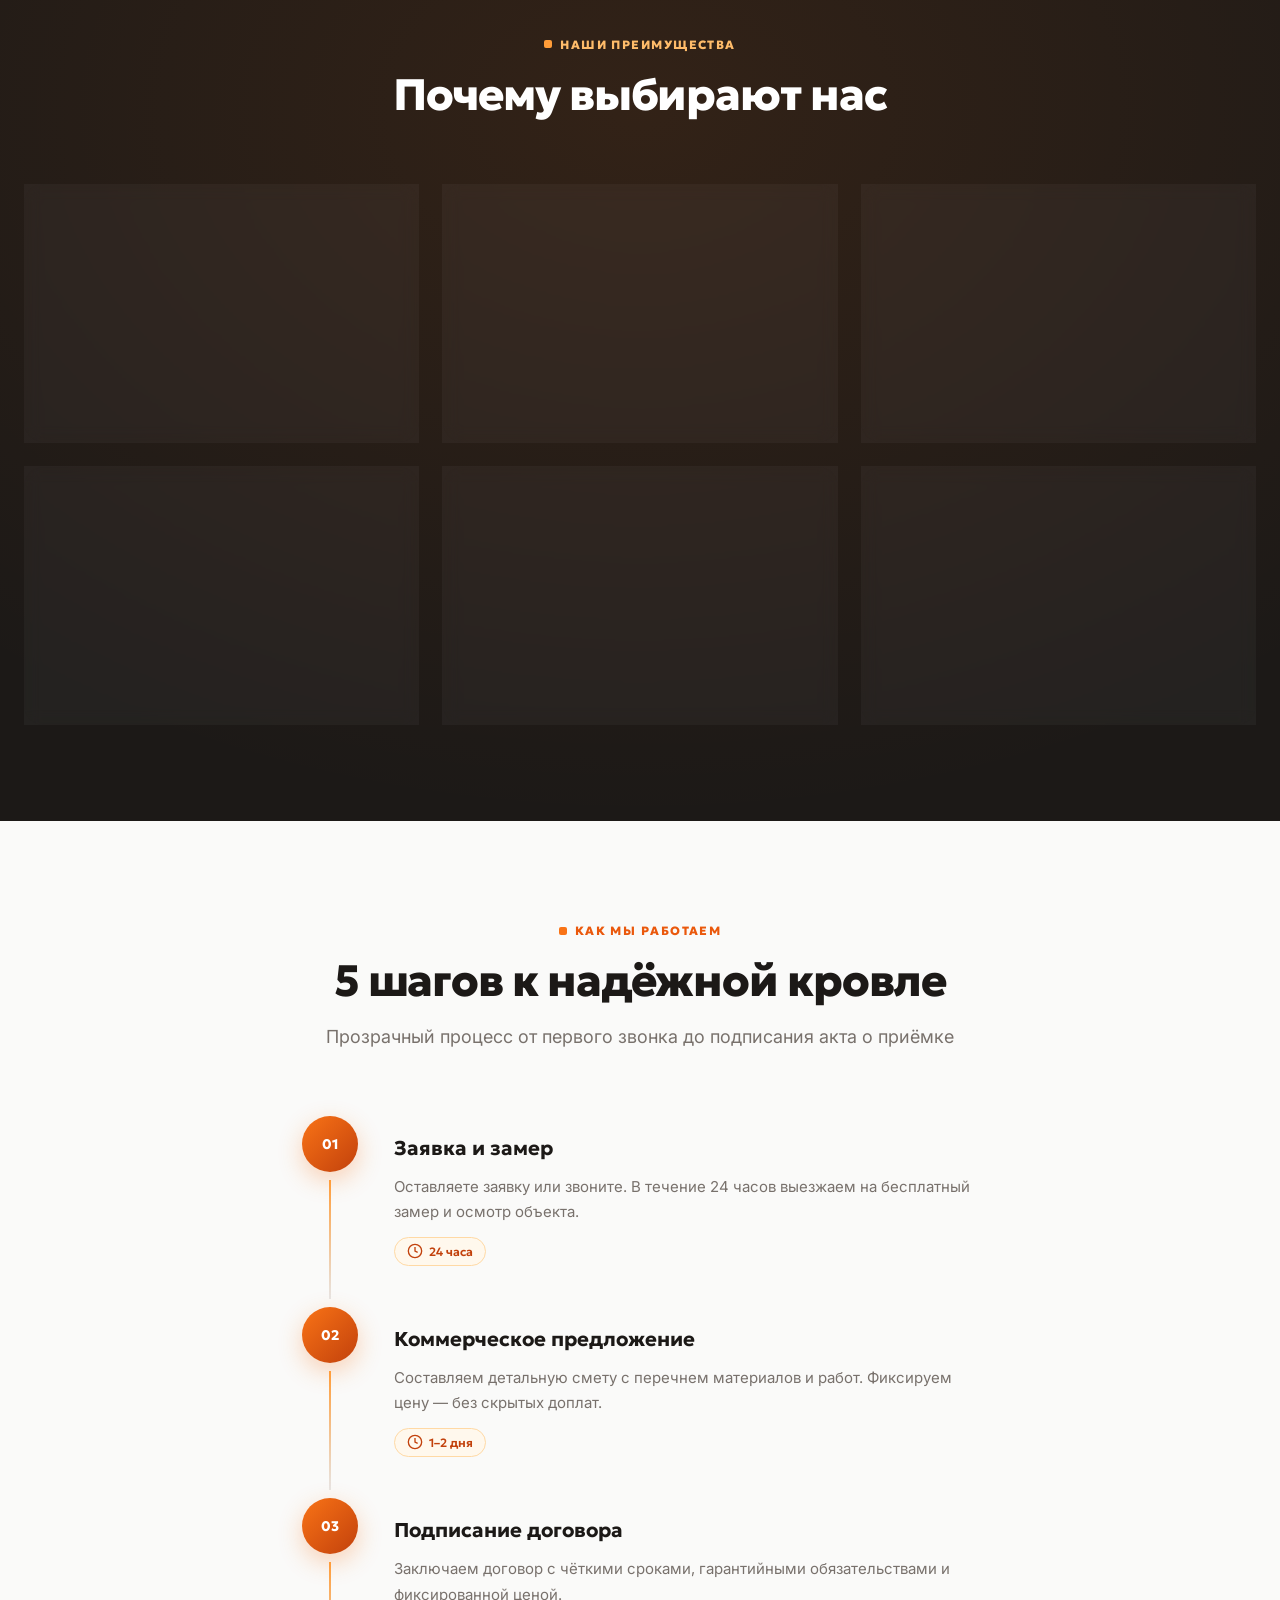
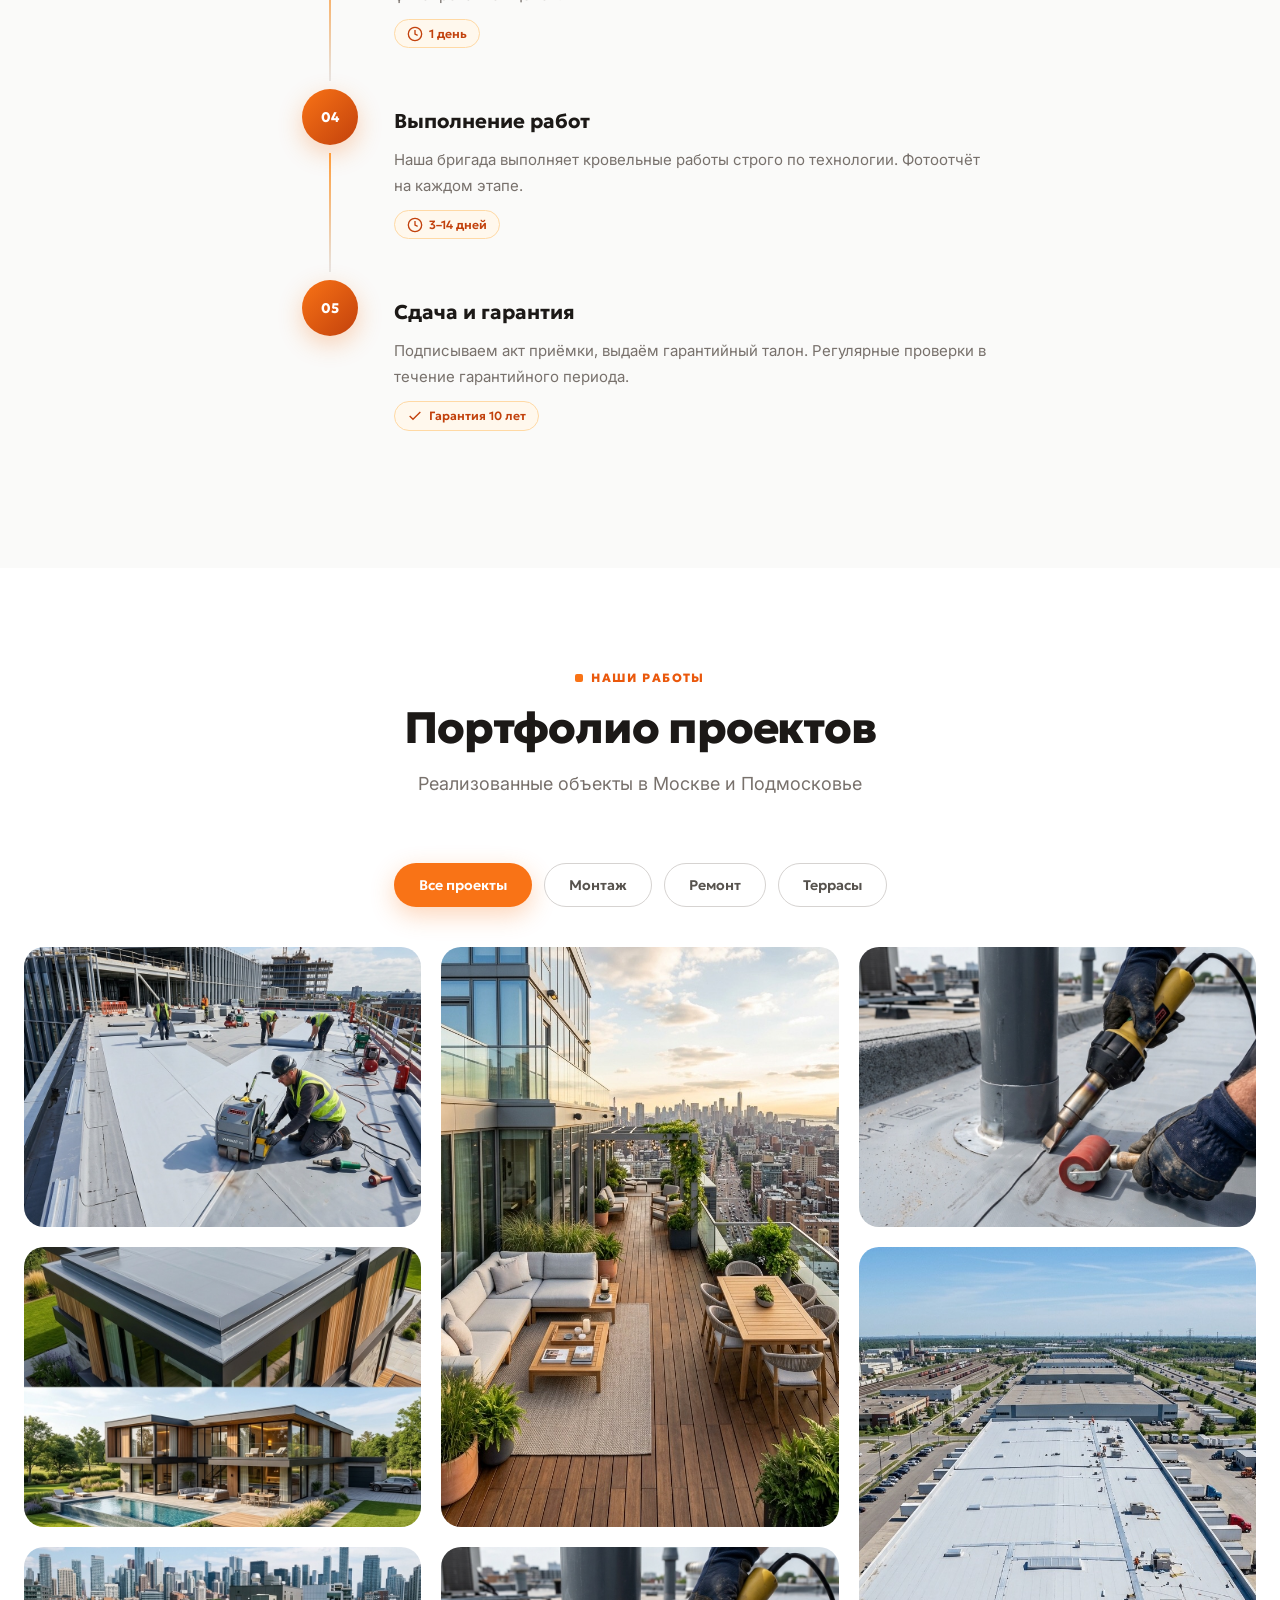
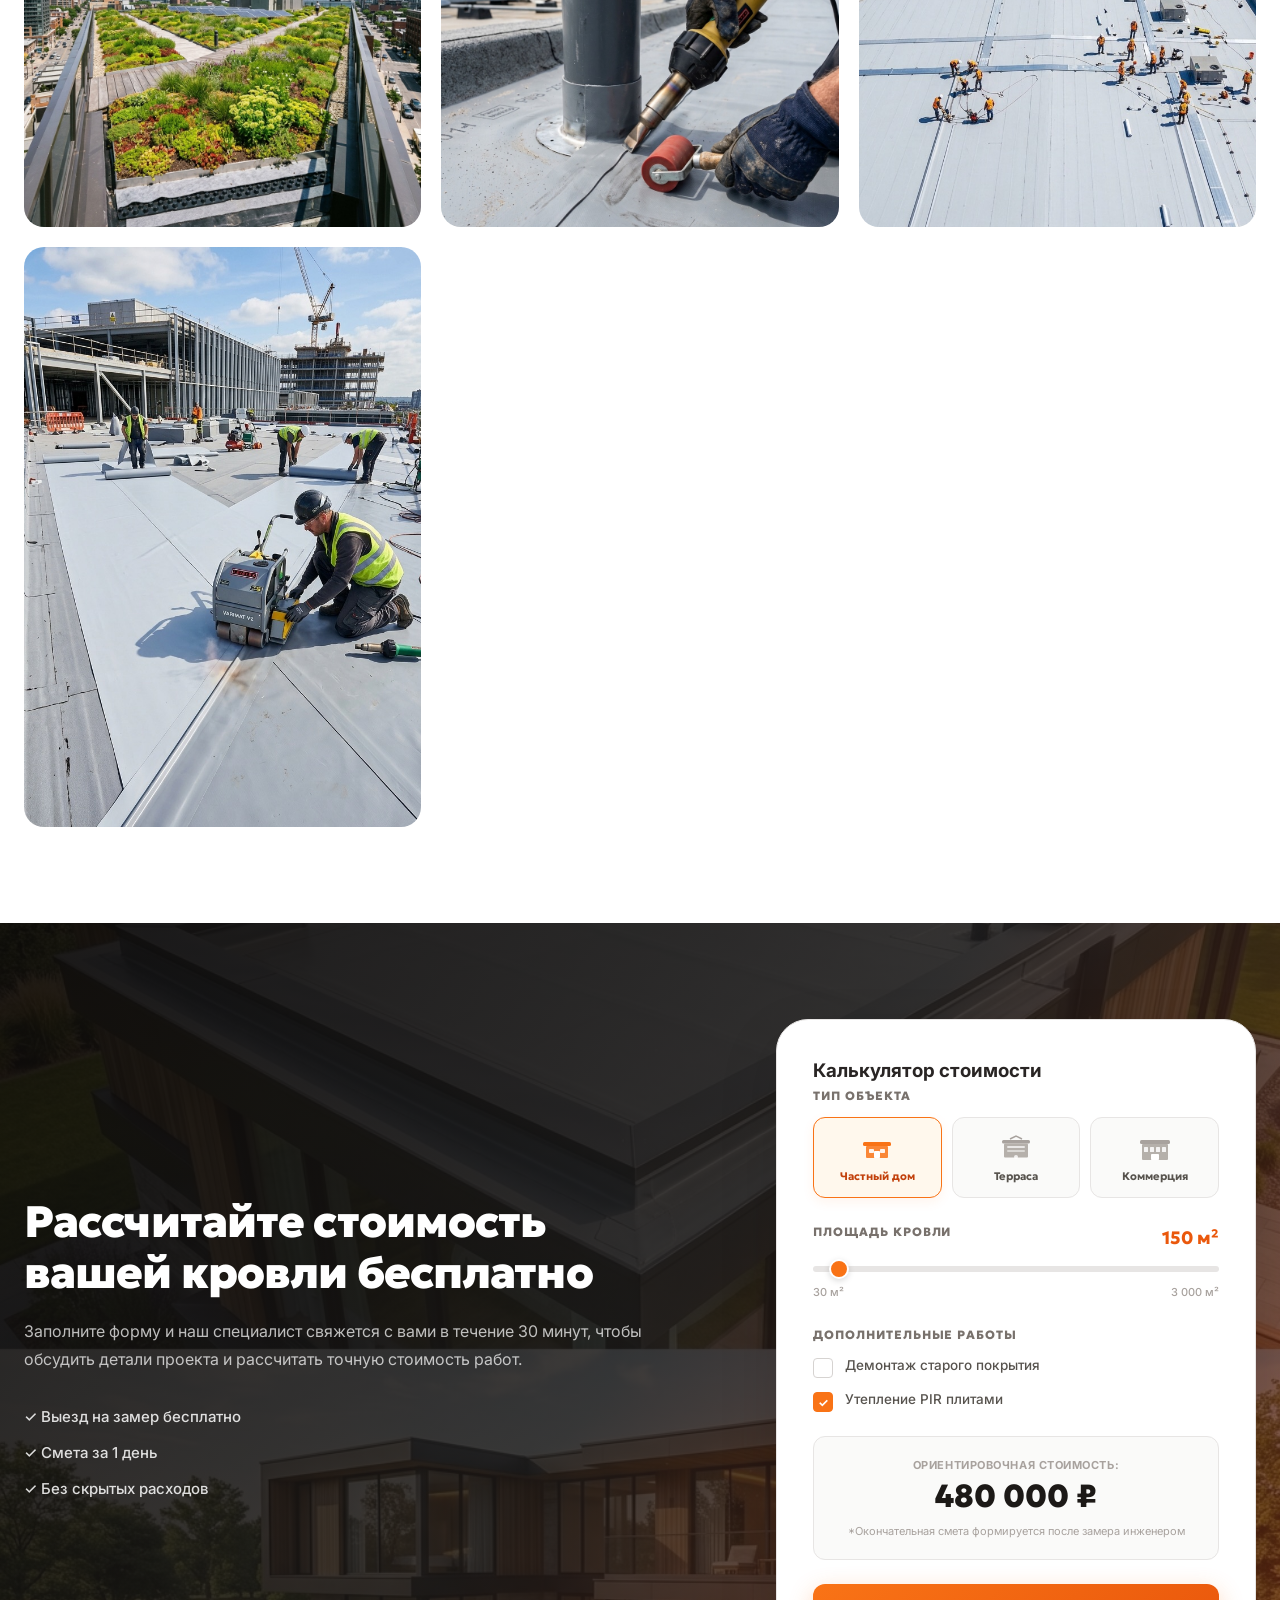
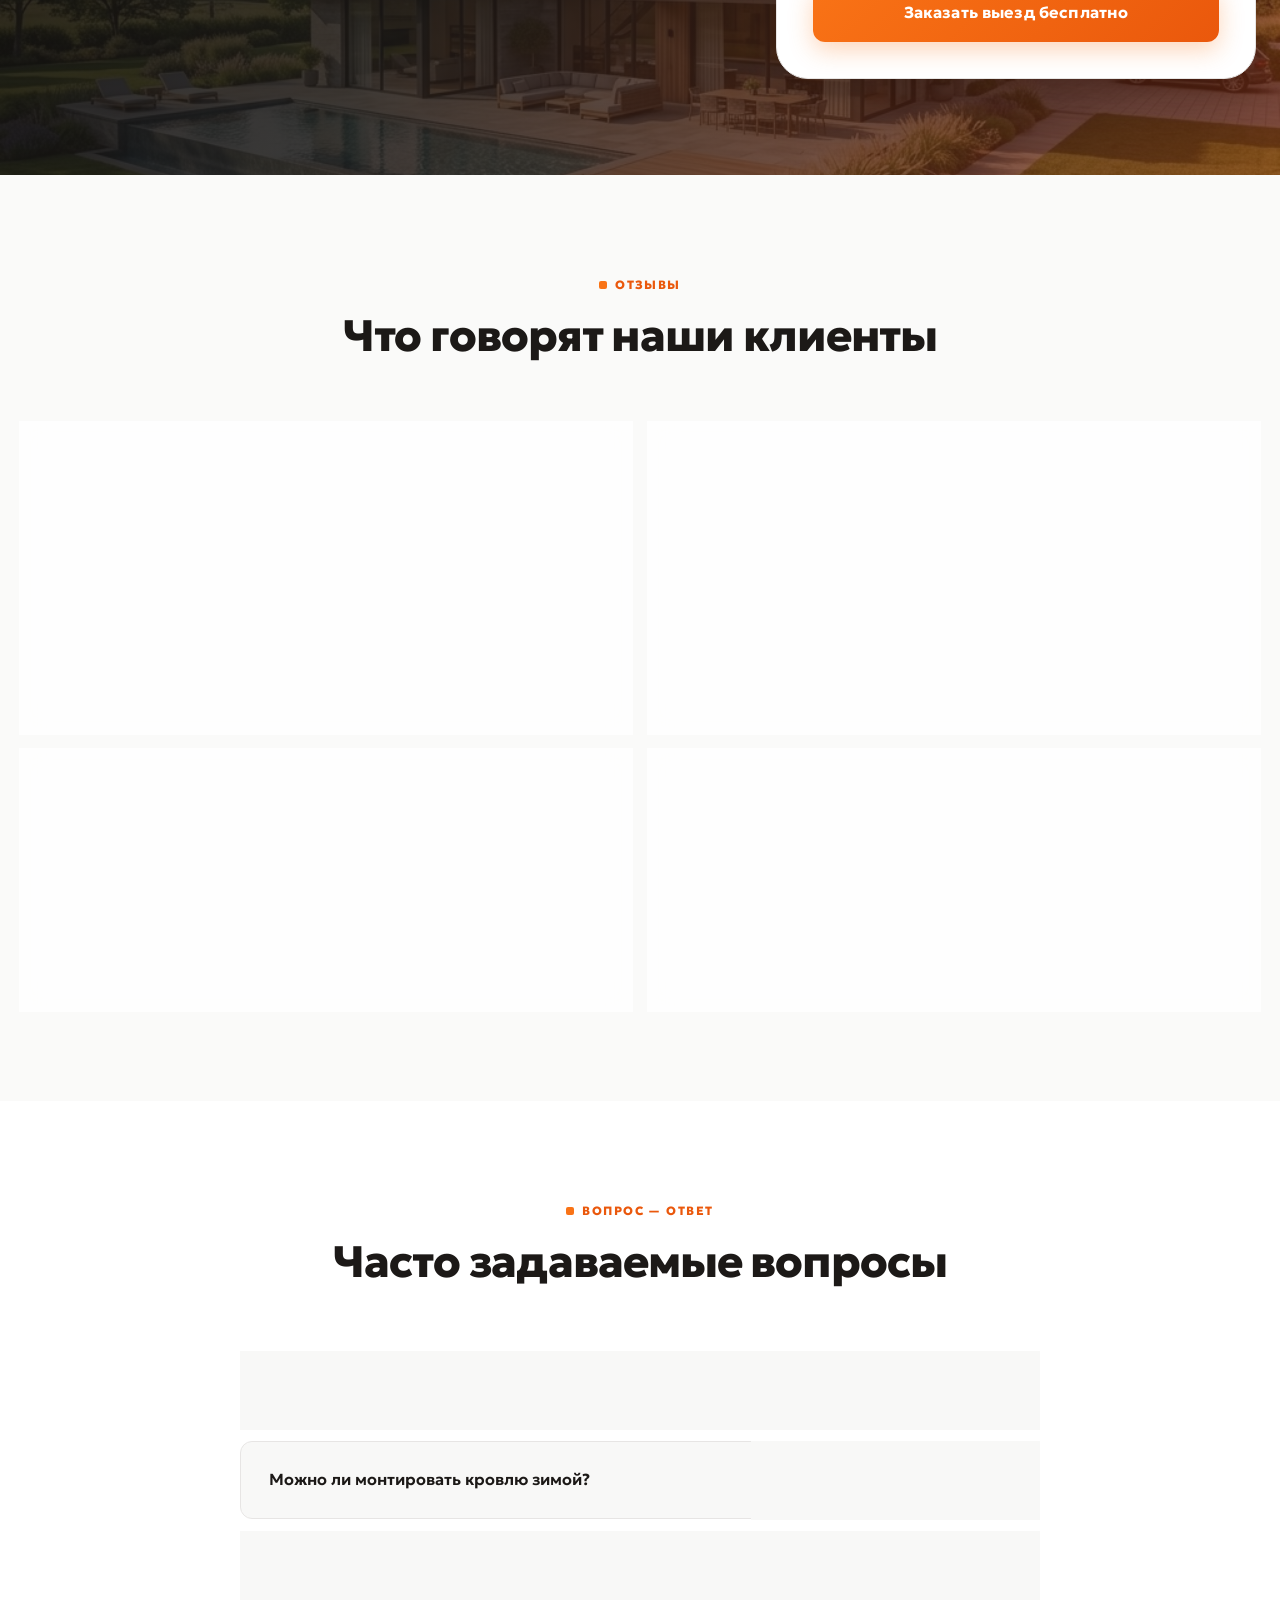
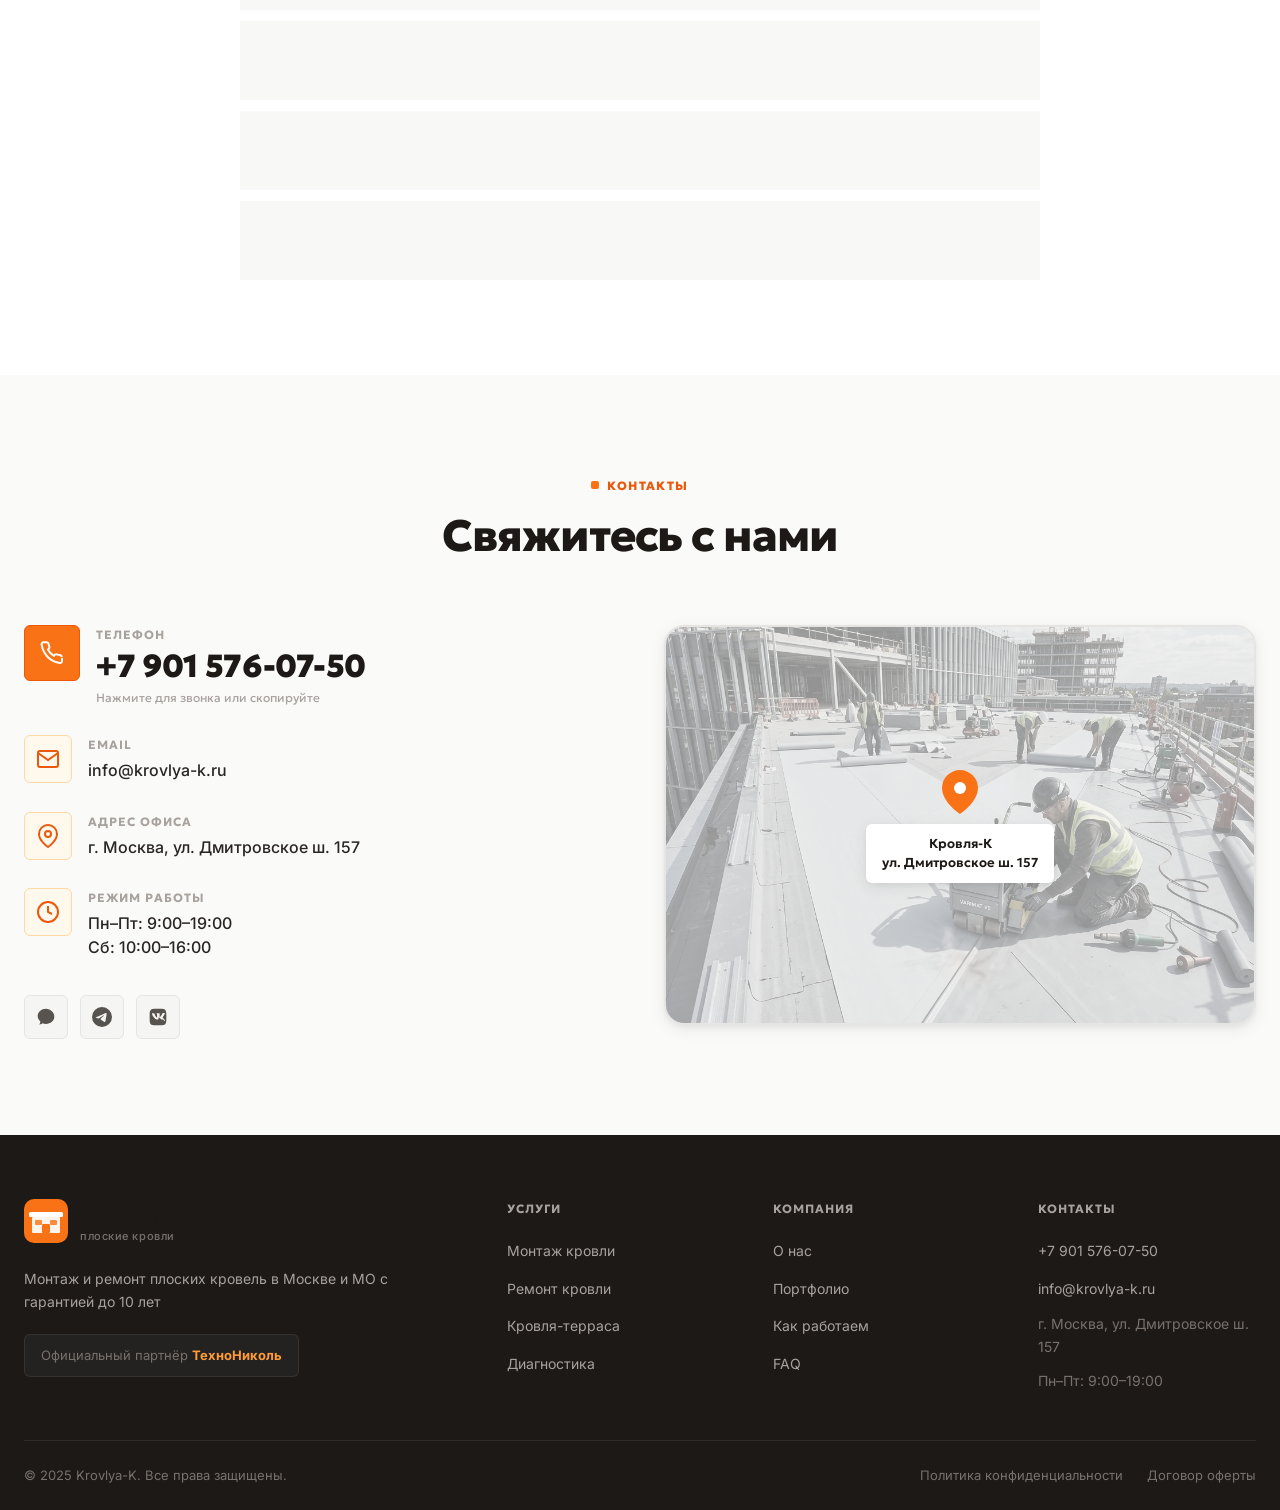
==== commit edb80f78: "ver4" ====
--- a/index.html
+++ b/index.html
@@ -83,14 +83,13 @@
         </div>
       </div>
     </nav>
+    <!-- MOBILE CALL BAR — inside fixed header, shown only on mobile -->
+    <a href="tel:+79015760750" class="mobile-call-bar" id="mobile-call-bar">
+      <svg width="18" height="18" viewBox="0 0 24 24" fill="none" stroke="currentColor" stroke-width="2.5"><path d="M22 16.92v3a2 2 0 0 1-2.18 2 19.79 19.79 0 0 1-8.63-3.07A19.5 19.5 0 0 1 4.69 12 19.79 19.79 0 0 1 1.61 3.38 2 2 0 0 1 3.6 1.18h3a2 2 0 0 1 2 1.72c.127.96.361 1.903.7 2.81a2 2 0 0 1-.45 2.11L7.91 8.77a16 16 0 0 0 6 6l.96-.96a2 2 0 0 1 2.11-.45c.907.339 1.85.573 2.81.7A2 2 0 0 1 21.73 16.18"/></svg>
+      <span class="call-bar-label">Позвонить</span>
+      <span class="call-bar-number">+7 901 576-07-50</span>
+    </a>
   </header>
-
-  <!-- MOBILE CALL BAR (shown only on mobile, right below header) -->
-  <a href="tel:+79015760750" class="mobile-call-bar" id="mobile-call-bar">
-    <svg width="18" height="18" viewBox="0 0 24 24" fill="none" stroke="currentColor" stroke-width="2.5"><path d="M22 16.92v3a2 2 0 0 1-2.18 2 19.79 19.79 0 0 1-8.63-3.07A19.5 19.5 0 0 1 4.69 12 19.79 19.79 0 0 1 1.61 3.38 2 2 0 0 1 3.6 1.18h3a2 2 0 0 1 2 1.72c.127.96.361 1.903.7 2.81a2 2 0 0 1-.45 2.11L7.91 8.77a16 16 0 0 0 6 6l.96-.96a2 2 0 0 1 2.11-.45c.907.339 1.85.573 2.81.7A2 2 0 0 1 21.73 16.18"/></svg>
-    <span class="call-bar-label">Позвонить</span>
-    <span class="call-bar-number">+7 901 576-07-50</span>
-  </a>
 
   <!-- HERO -->
   <section class="hero" id="hero">
--- a/style.css
+++ b/style.css
@@ -280,11 +280,9 @@
    ============================================ */
 .mobile-call-bar {
   display: none;
-  position: fixed;
-  top: 0;
-  left: 0;
-  right: 0;
-  z-index: 999;
+  position: relative;
+  width: 100%;
+  z-index: 998;
   background: linear-gradient(90deg, var(--or-600) 0%, var(--or-700) 100%);
   color: var(--white);
   text-decoration: none;
@@ -1465,8 +1463,8 @@
     display: none;
   }
 
-  /* Hero */
-  .hero { padding-top: 72px; min-height: 100svh; }
+  /* Hero — padding accounts for: nav (72px) + call bar (~46px) = 118px */
+  .hero { padding-top: 118px; min-height: 100svh; }
   .hero-content { padding: 48px 0 40px; }
   .hero-title { font-size: clamp(28px, 8vw, 44px); }
   .hero-desc { font-size: 16px; }
@@ -1544,11 +1542,8 @@
   .nav-inner { justify-content: space-between; gap: 16px; }
   /* Old circle phone btn hidden — replaced by call bar */
   .btn-mobile-phone { display: none !important; }
-  /* Show mobile call bar right below the 60px nav */
-  .mobile-call-bar { display: flex; top: 60px; }
-  /* Push hero down: nav 60px + call-bar ~46px = 106px */
-  .hero { padding-top: 106px !important; }
-
+  /* Show call bar (inside fixed header) on mobile */
+  .mobile-call-bar { display: flex; }
   /* Floating and Scroll to Top */
   .back-to-top { bottom: 24px; left: 16px; width: 50px; height: 50px; }
   .floating-cta { bottom: 24px; right: 16px; }
@@ -1560,6 +1555,8 @@
   .container { padding: 0 14px; }
   .section { padding: 48px 0; }
   .section-title { font-size: 26px; }
+  /* Hero — padding accounts for: nav (60px) + call bar (~46px) = 106px */
+  .hero { padding-top: 106px; }
   .hero-title { font-size: clamp(30px, 8.5vw, 42px); }
   .hero-badge { font-size: 11px; padding: 6px 14px; }
   .calc-form-wrap { padding: 20px 16px; }
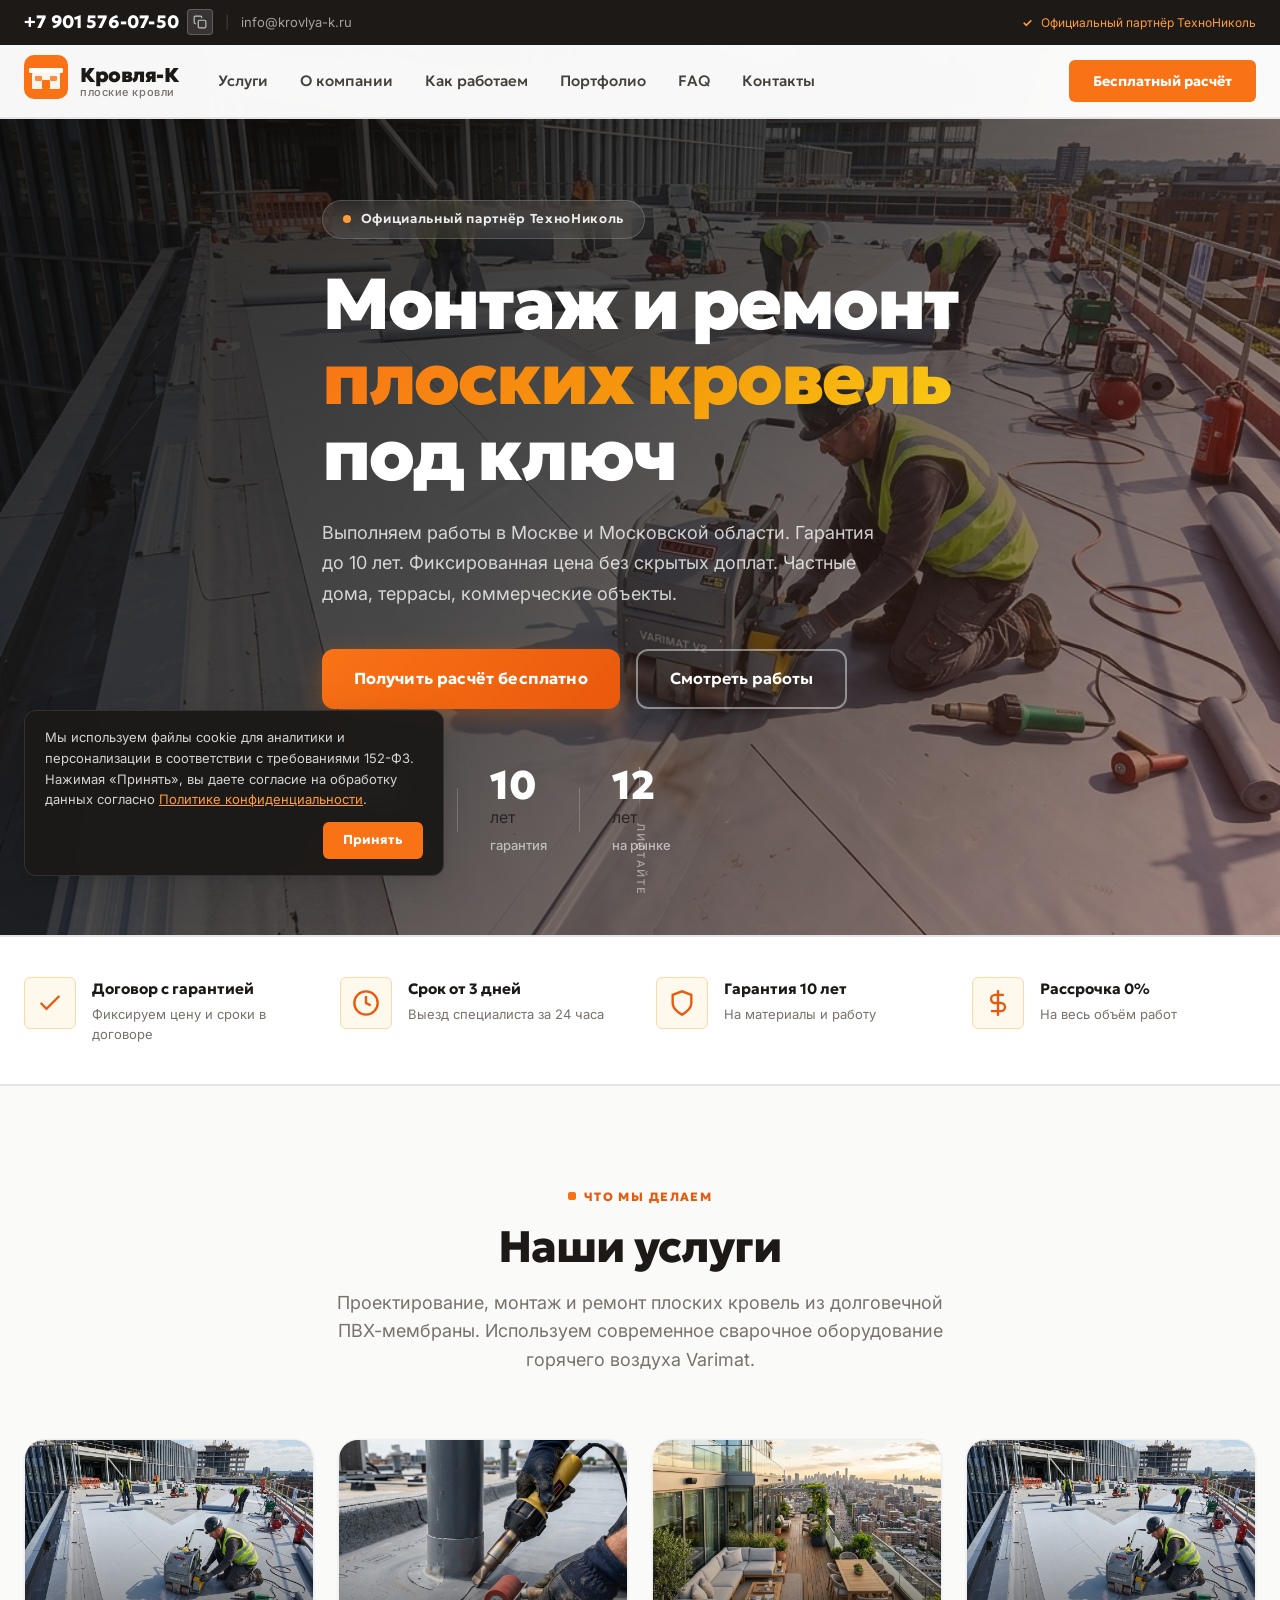
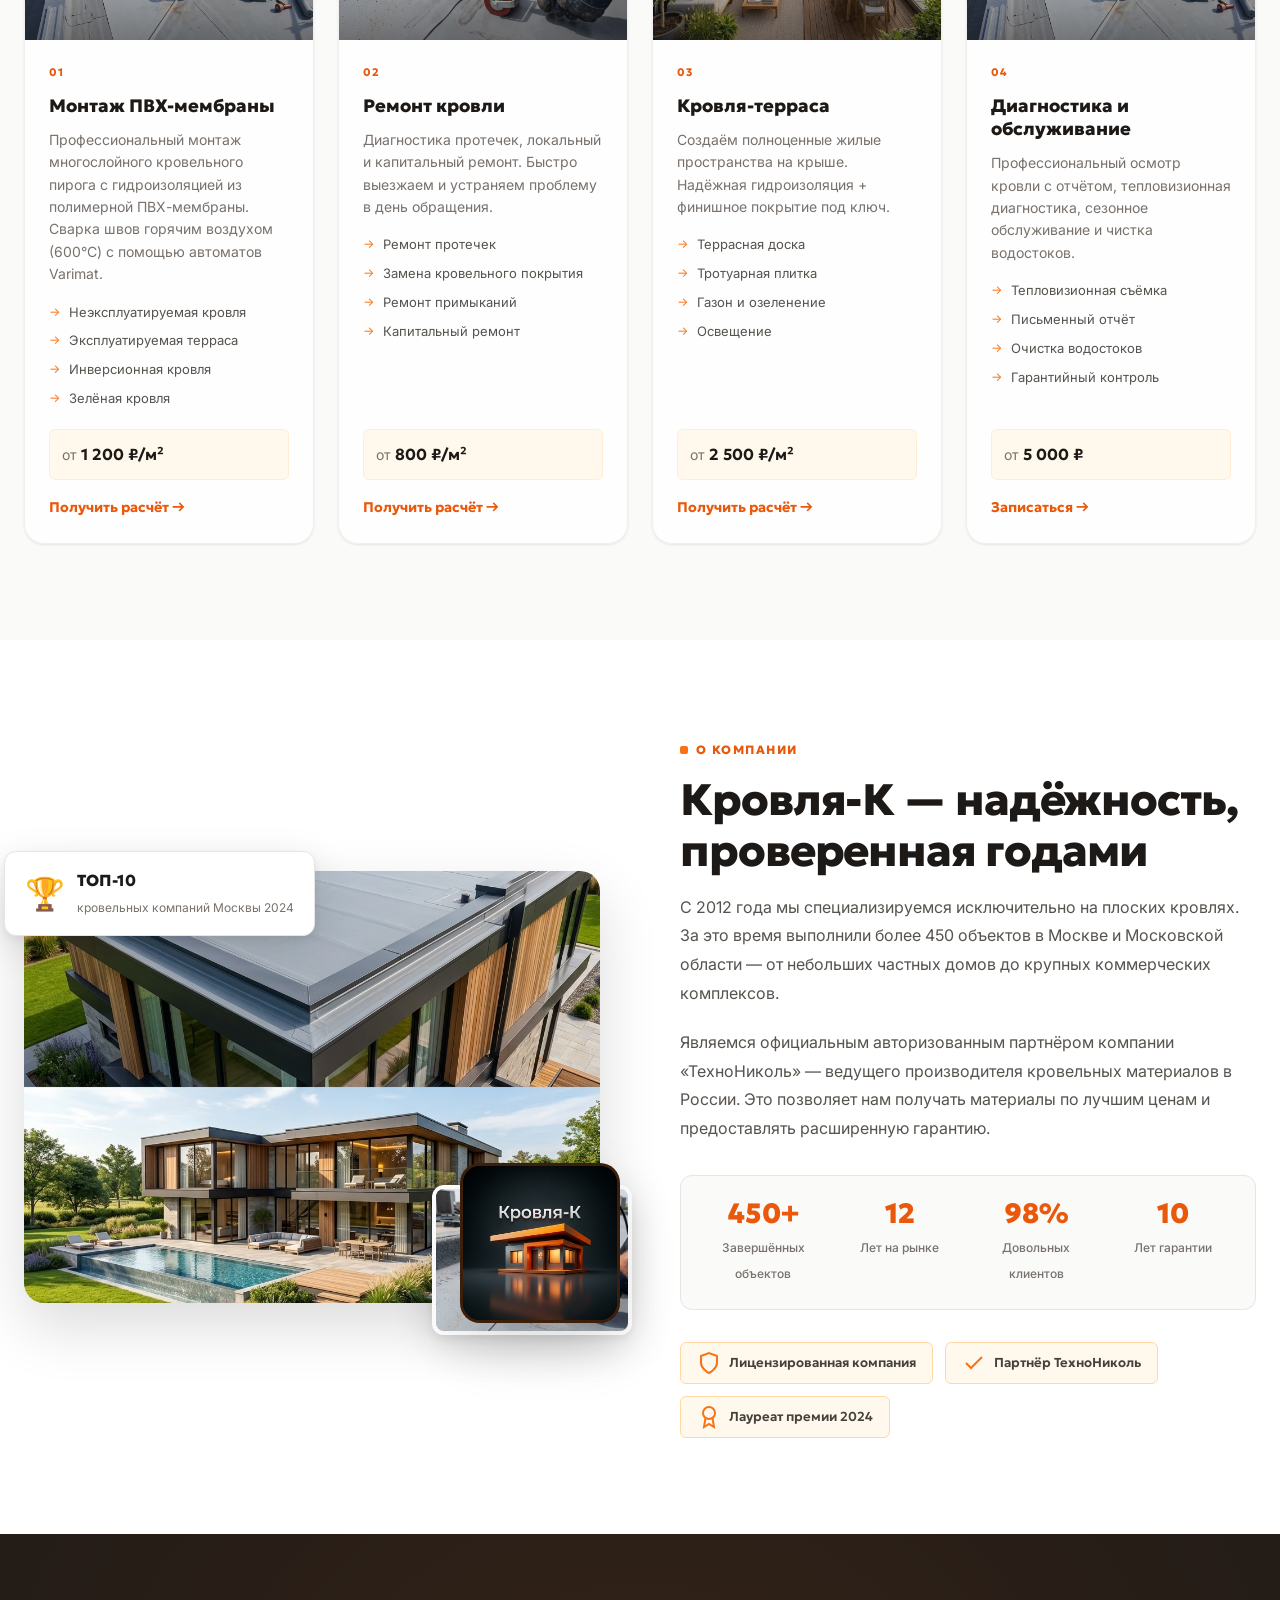
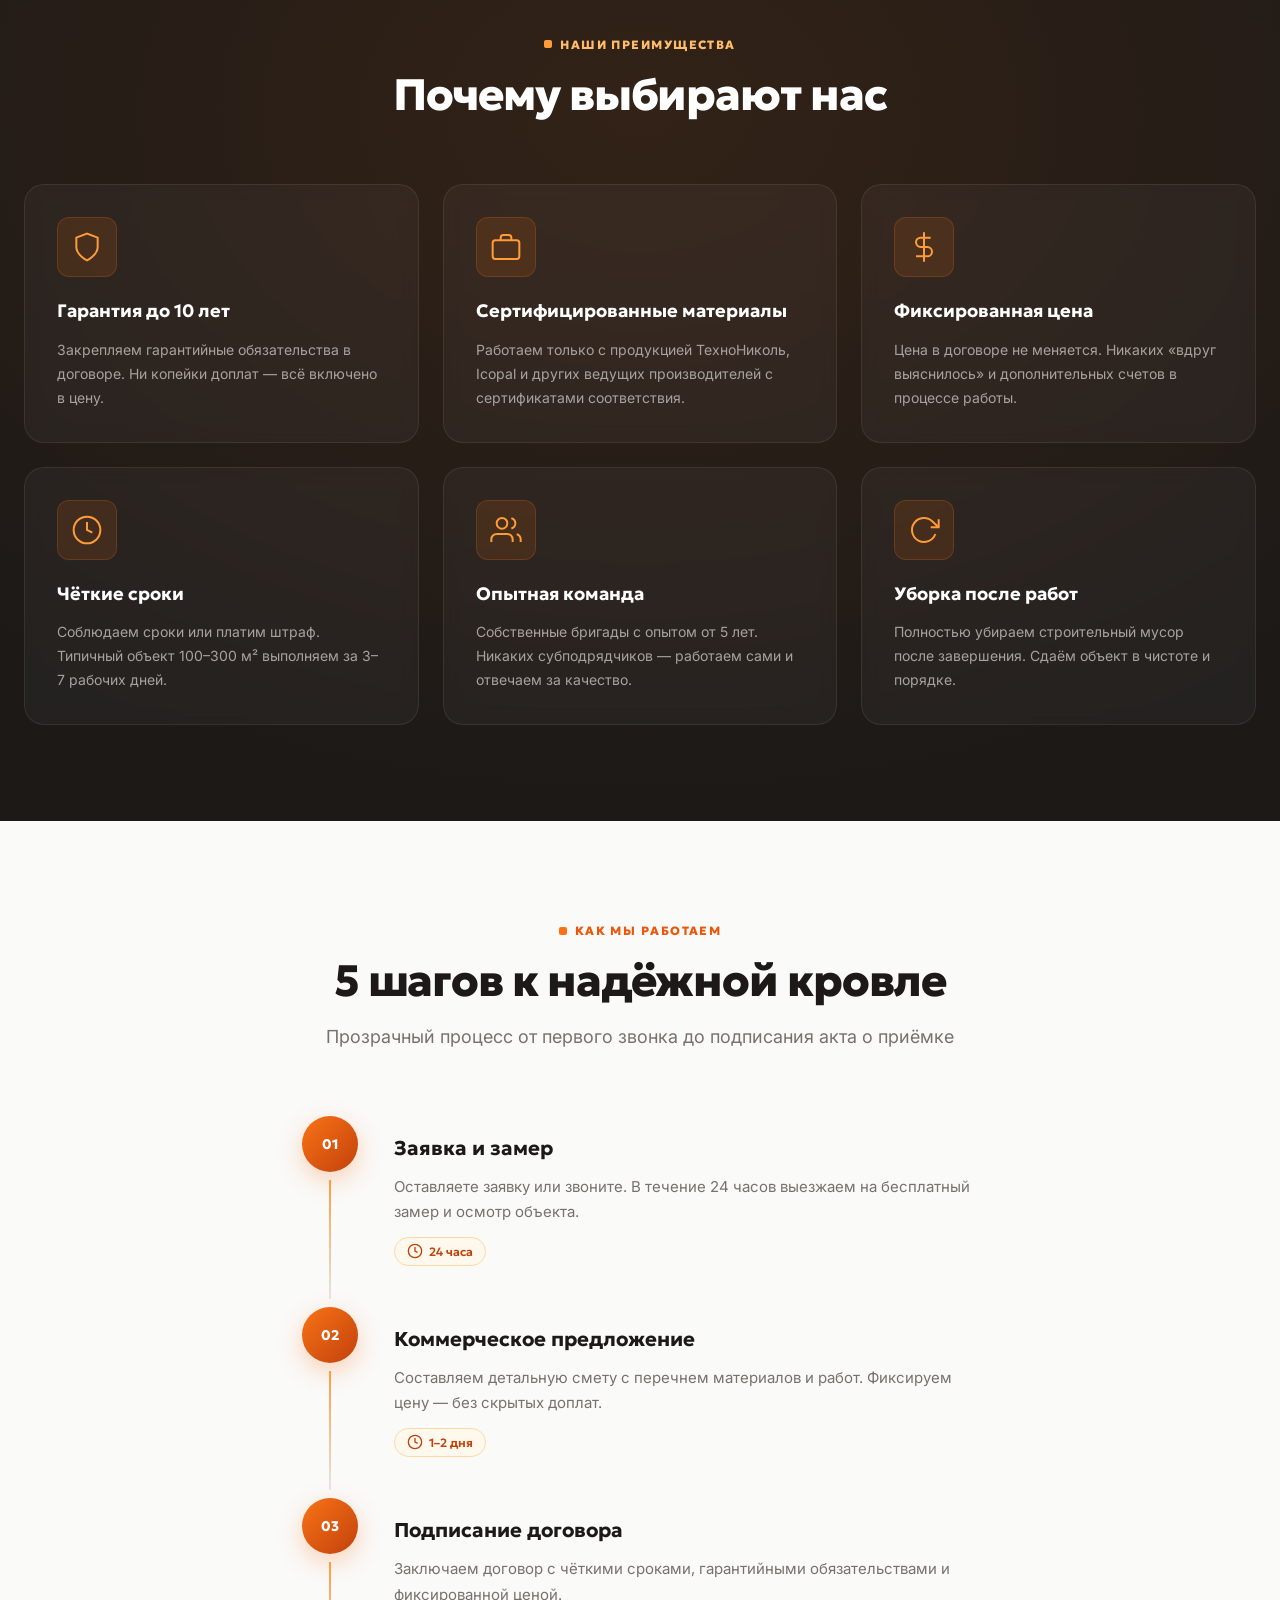
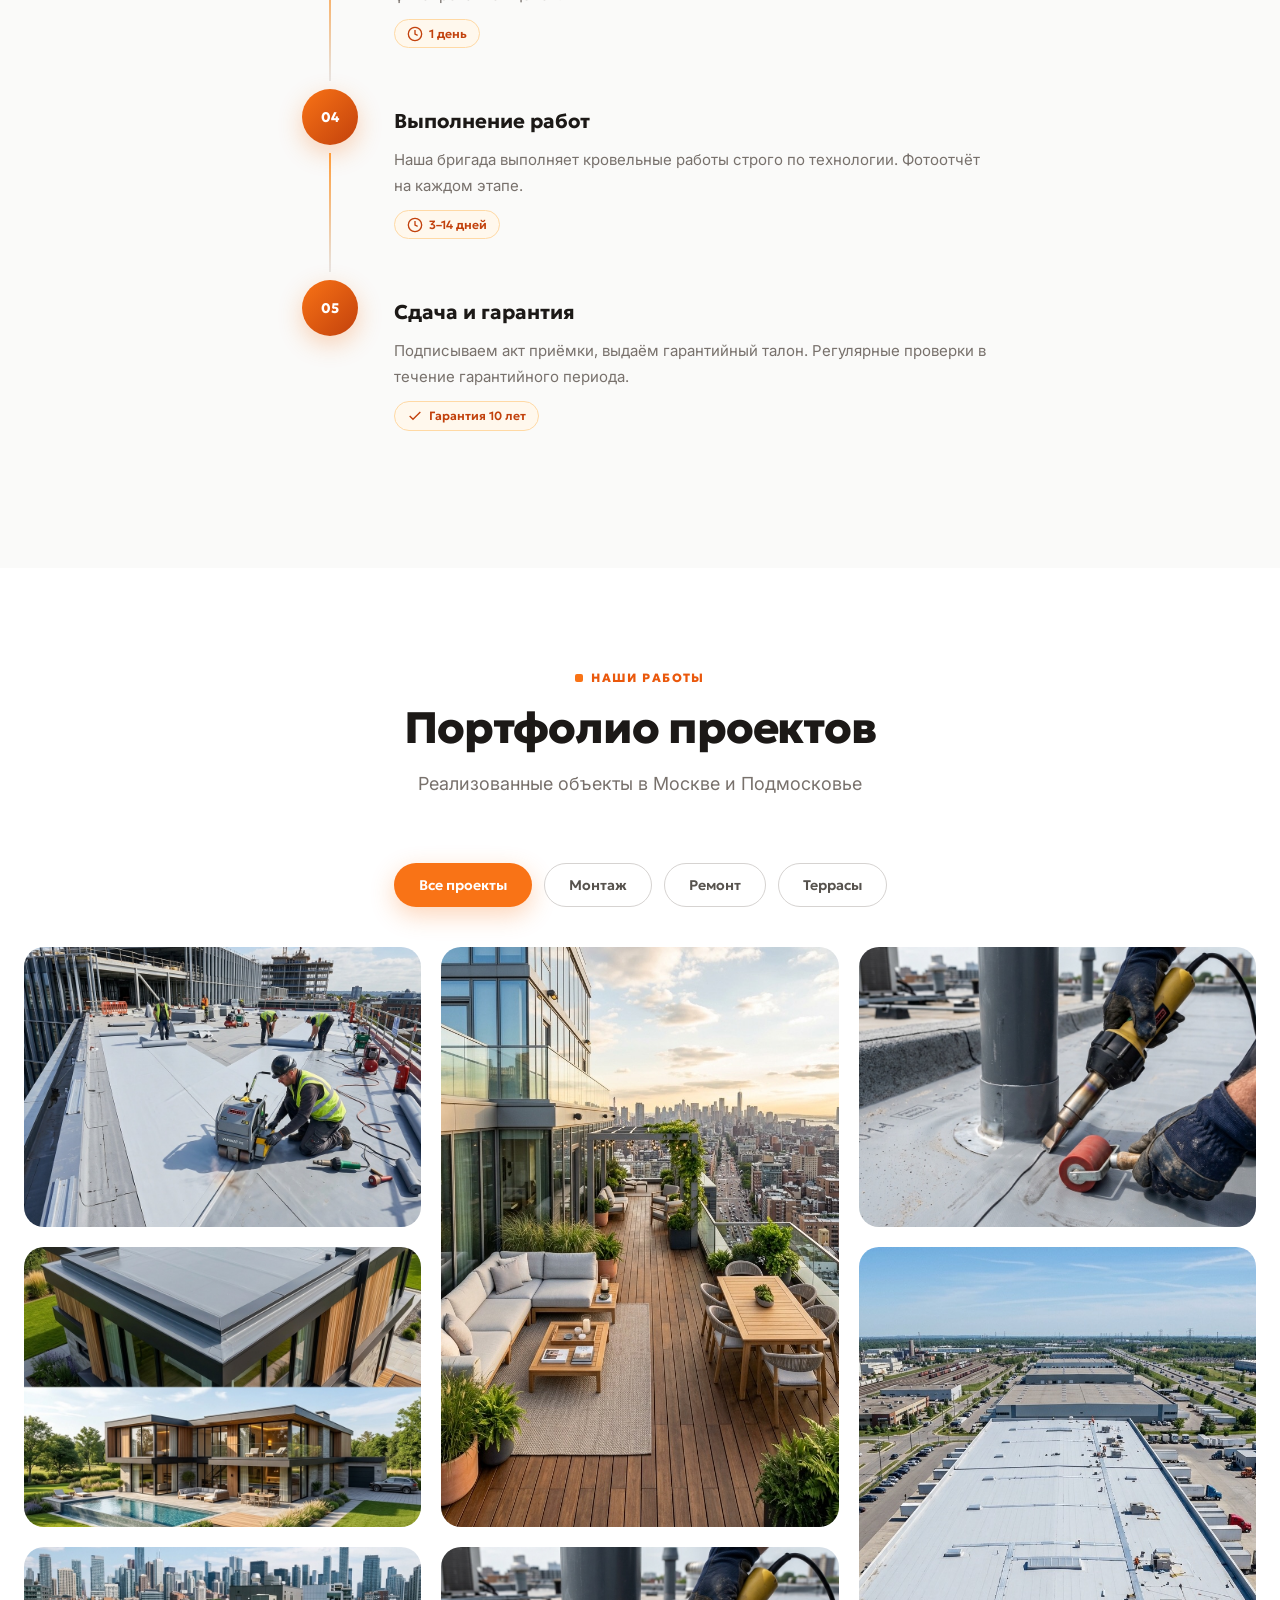
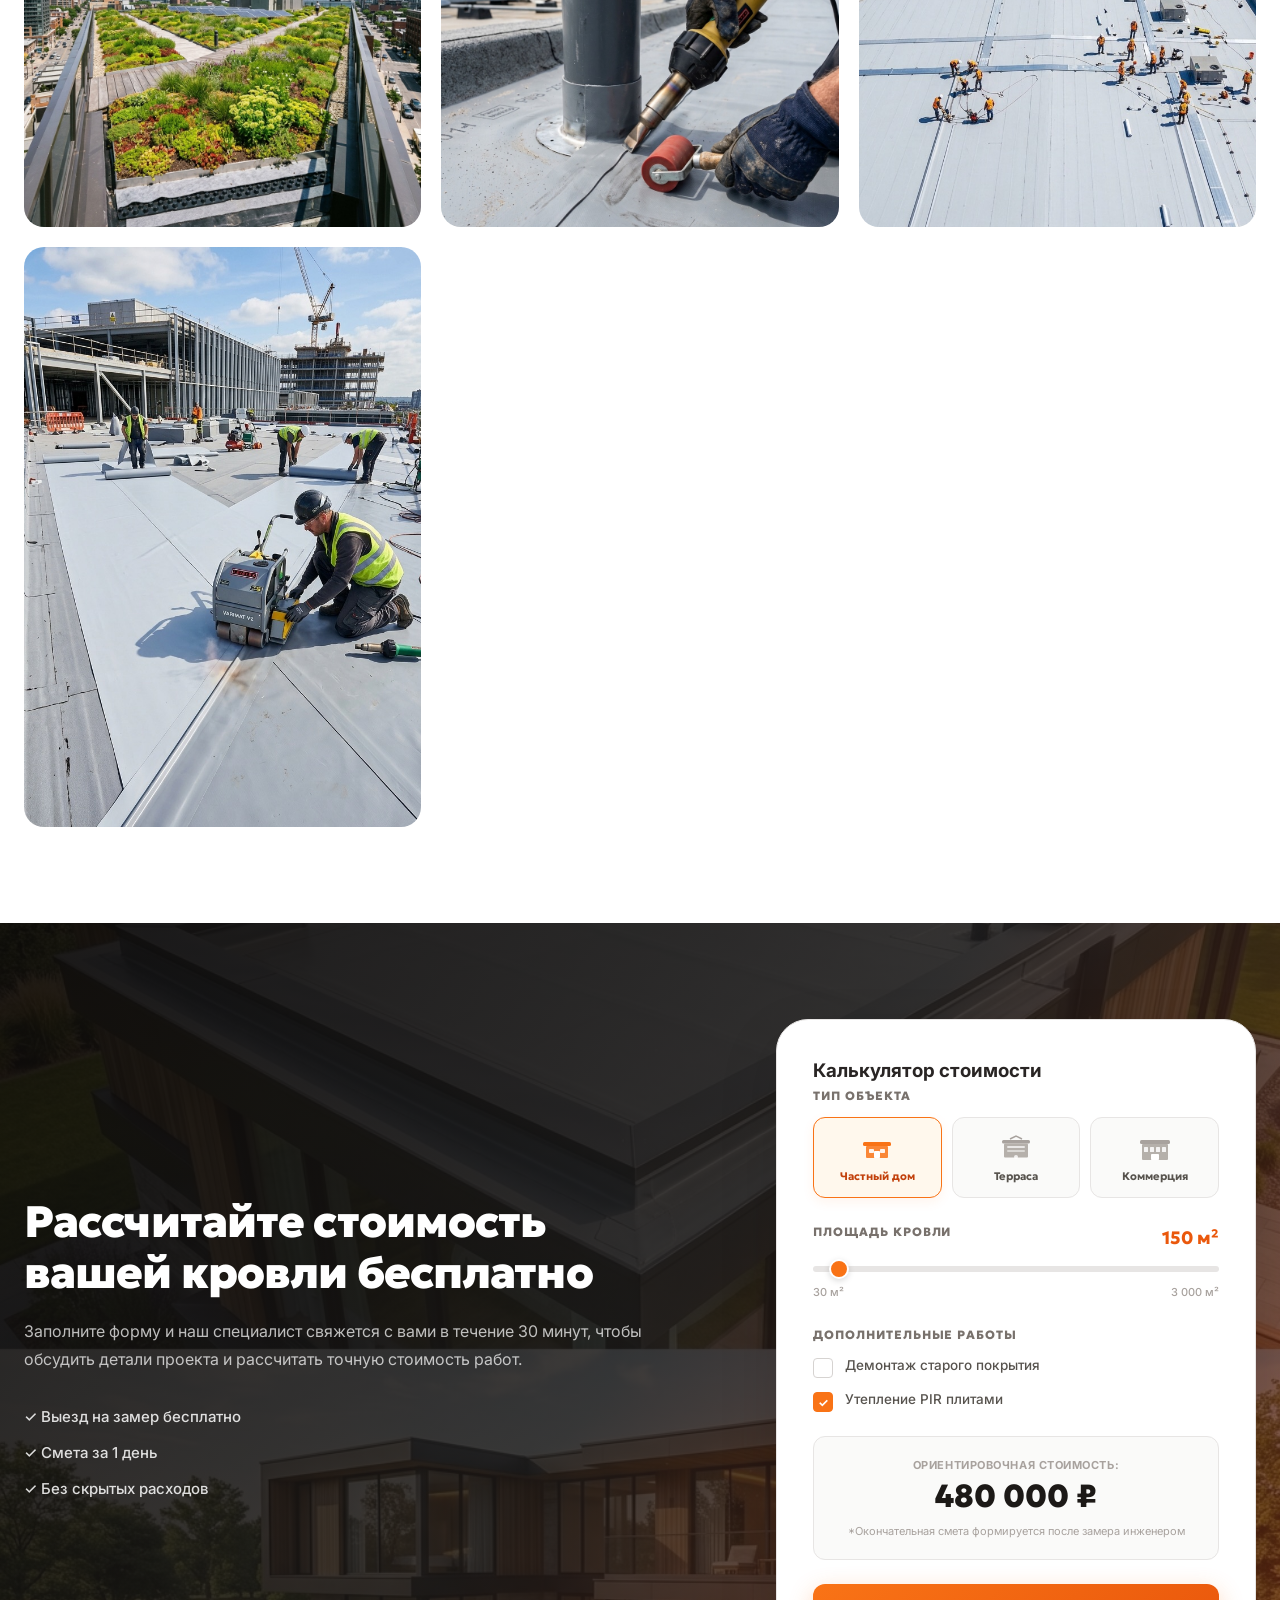
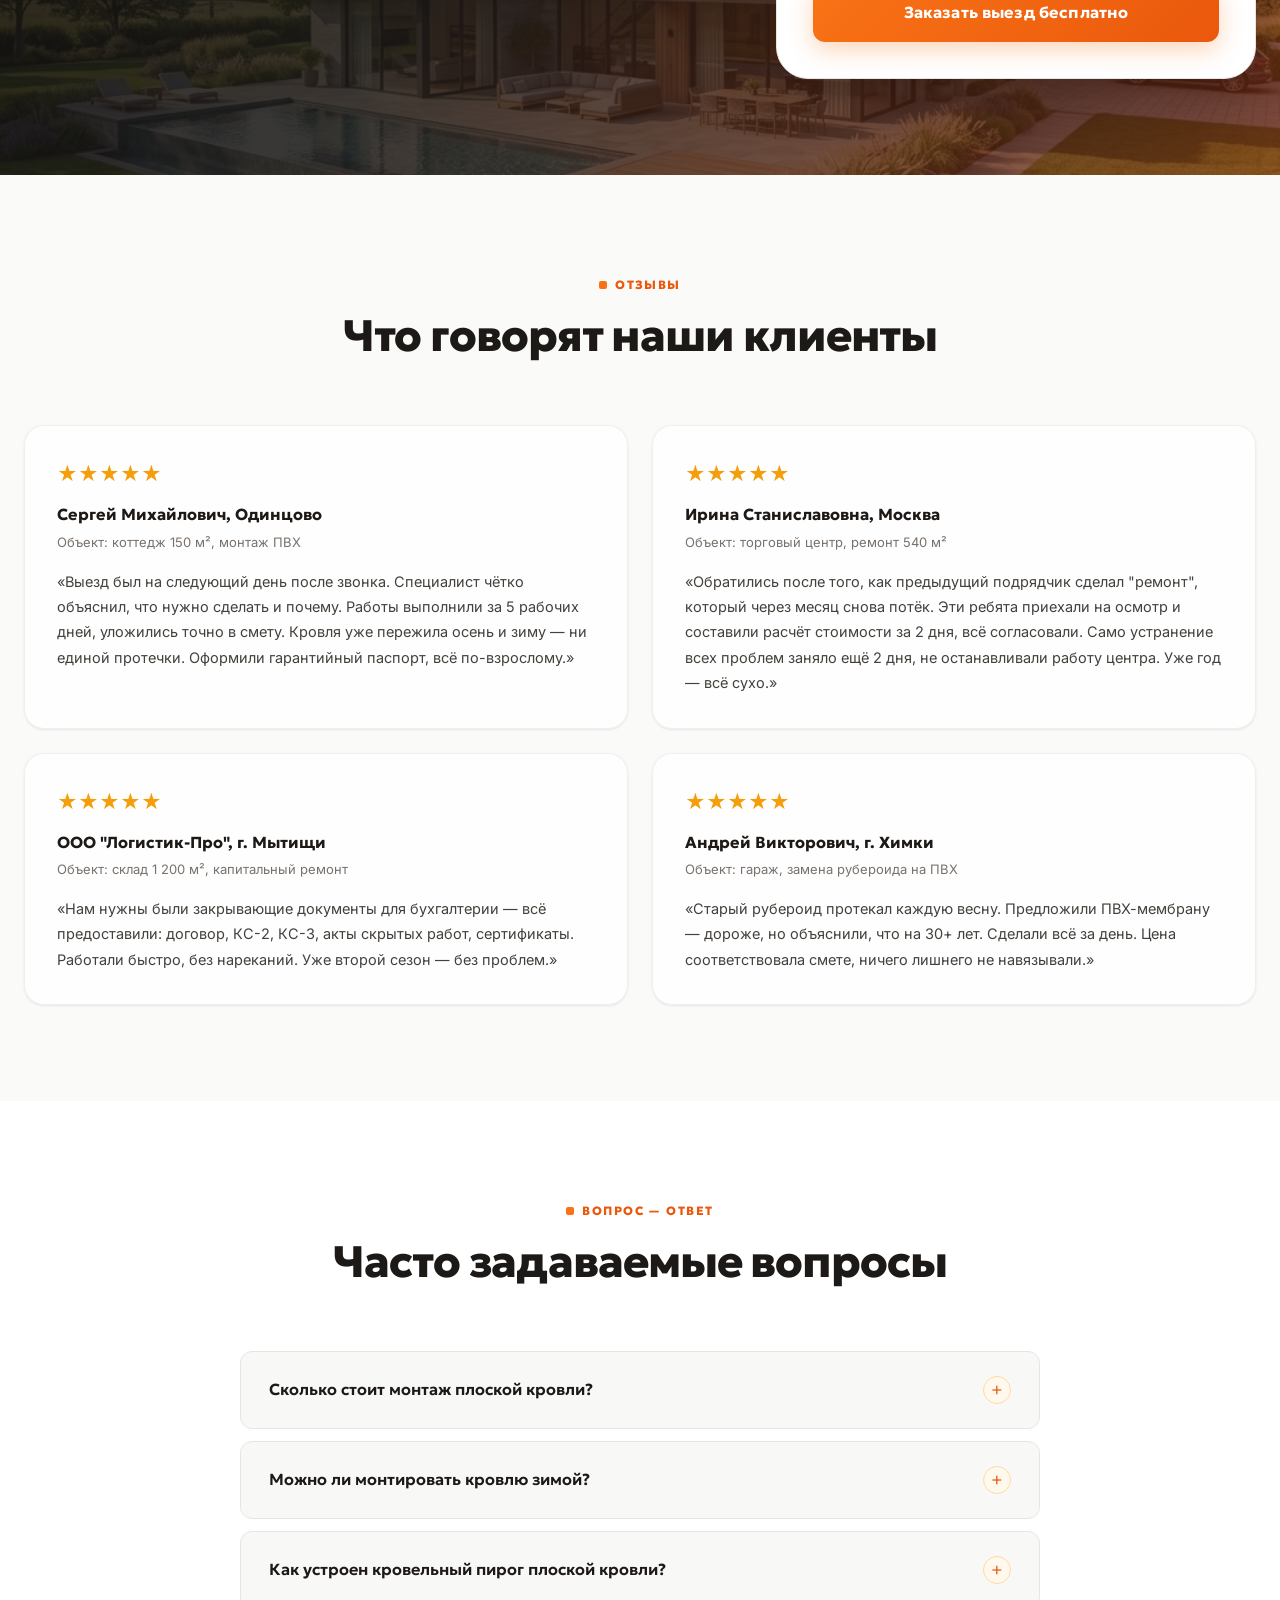
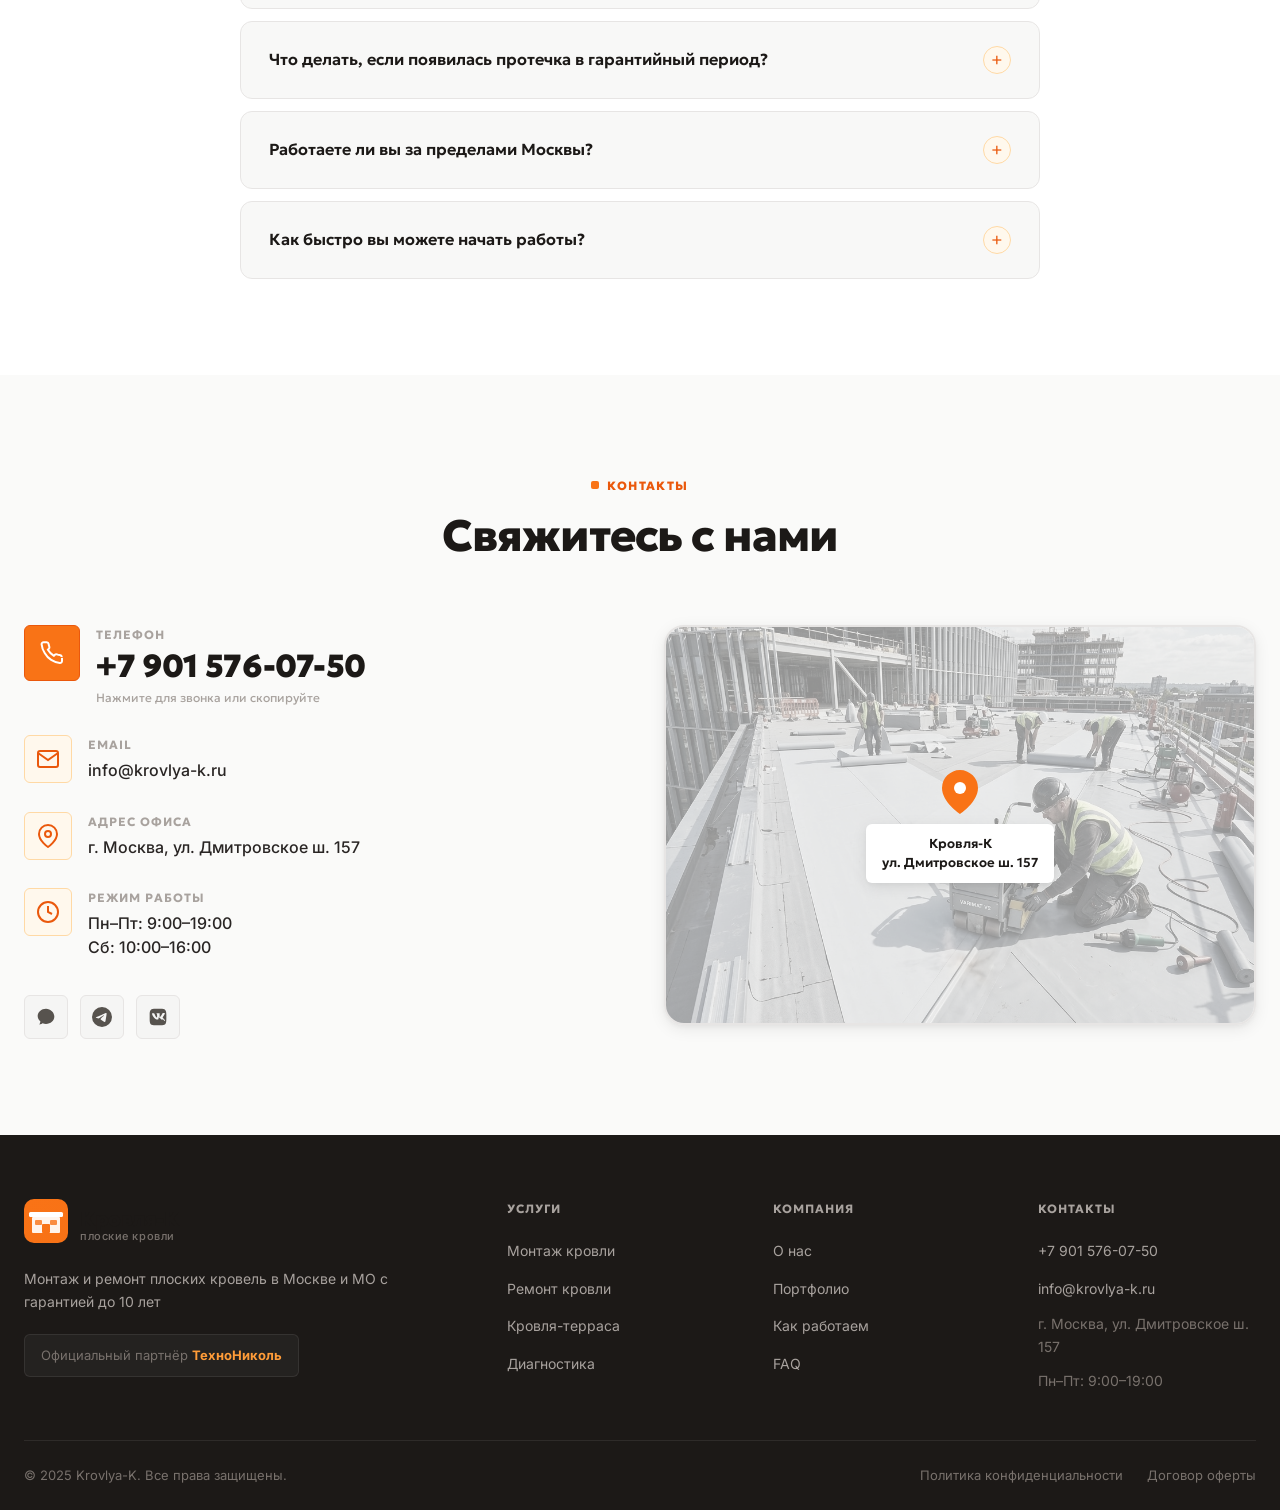
==== commit 72213810: "ver4" ====
--- a/index.html
+++ b/index.html
@@ -83,13 +83,14 @@
         </div>
       </div>
     </nav>
-    <!-- MOBILE CALL BAR — inside fixed header, shown only on mobile -->
-    <a href="tel:+79015760750" class="mobile-call-bar" id="mobile-call-bar">
-      <svg width="18" height="18" viewBox="0 0 24 24" fill="none" stroke="currentColor" stroke-width="2.5"><path d="M22 16.92v3a2 2 0 0 1-2.18 2 19.79 19.79 0 0 1-8.63-3.07A19.5 19.5 0 0 1 4.69 12 19.79 19.79 0 0 1 1.61 3.38 2 2 0 0 1 3.6 1.18h3a2 2 0 0 1 2 1.72c.127.96.361 1.903.7 2.81a2 2 0 0 1-.45 2.11L7.91 8.77a16 16 0 0 0 6 6l.96-.96a2 2 0 0 1 2.11-.45c.907.339 1.85.573 2.81.7A2 2 0 0 1 21.73 16.18"/></svg>
-      <span class="call-bar-label">Позвонить</span>
-      <span class="call-bar-number">+7 901 576-07-50</span>
-    </a>
   </header>
+
+  <!-- MOBILE CALL BAR: fixed orange button, visible only on mobile -->
+  <a href="tel:+79015760750" class="mobile-call-bar" id="mobile-call-bar" aria-label="Позвонить">
+    <svg width="20" height="20" viewBox="0 0 24 24" fill="none" stroke="#fff" stroke-width="2.5" style="flex-shrink:0"><path d="M22 16.92v3a2 2 0 0 1-2.18 2 19.79 19.79 0 0 1-8.63-3.07A19.5 19.5 0 0 1 4.69 12 19.79 19.79 0 0 1 1.61 3.38 2 2 0 0 1 3.6 1.18h3a2 2 0 0 1 2 1.72c.127.96.361 1.903.7 2.81a2 2 0 0 1-.45 2.11L7.91 8.77a16 16 0 0 0 6 6l.96-.96a2 2 0 0 1 2.11-.45c.907.339 1.85.573 2.81.7A2 2 0 0 1 21.73 16.18"/></svg>
+    <span style="color:#fff;font-weight:600;font-size:13px;text-transform:uppercase;letter-spacing:.08em;opacity:.9">Позвонить</span>
+    <span style="color:#fff;font-weight:900;font-size:18px;letter-spacing:.02em">+7 901 576-07-50</span>
+  </a>
 
   <!-- HERO -->
   <section class="hero" id="hero">
@@ -289,6 +290,9 @@
               <strong>ТОП-10</strong>
               <span>кровельных компаний Москвы 2024</span>
             </div>
+          </div>
+          <div class="about-logo3d">
+            <img src="images/logo3d.jpg" alt="Кровля-К 3D логотип" loading="lazy">
           </div>
         </div>
         <div class="about-content">
--- a/style.css
+++ b/style.css
@@ -1,5 +1,5 @@
 /* ============================================
-   КровляПро — FLAT ROOF WEBSITE
+   Кровля-К — FLAT ROOF WEBSITE
    Design System & Styles — WARM PALETTE
    ============================================ */
 
@@ -276,56 +276,57 @@
 .btn-full { width: 100%; justify-content: center; }
 
 /* ============================================
-   MOBILE CALL BAR (below header, mobile only)
+   MOBILE CALL BAR (fixed orange strip, mobile only)
    ============================================ */
 .mobile-call-bar {
+  /* Hidden by default on desktop */
   display: none;
-  position: relative;
-  width: 100%;
-  z-index: 998;
-  background: linear-gradient(90deg, var(--or-600) 0%, var(--or-700) 100%);
-  color: var(--white);
-  text-decoration: none;
-  padding: 13px 20px;
-  align-items: center;
-  justify-content: center;
-  gap: 10px;
-  font-family: var(--font-main);
-  font-weight: 700;
-  font-size: 15px;
-  letter-spacing: 0.01em;
-  box-shadow: 0 4px 20px rgba(249,115,22,0.35);
-  overflow: hidden;
-}
-.mobile-call-bar::after {
-  content: '';
-  position: absolute;
-  top: -50%;
-  left: -100%;
-  width: 30%;
-  height: 200%;
-  background: linear-gradient(90deg, rgba(255,255,255,0) 0%, rgba(255,255,255,0.3) 50%, rgba(255,255,255,0) 100%);
-  transform: rotate(25deg);
-  animation: callBarSheen 4s cubic-bezier(0.19,1,0.22,1) 2s infinite;
-  pointer-events: none;
-}
+}
+
+@media (max-width: 768px) {
+  .mobile-call-bar {
+    display: flex !important;
+    position: fixed !important;
+    top: 60px !important;
+    left: 0 !important;
+    right: 0 !important;
+    z-index: 1100 !important;
+    width: 100% !important;
+    background: #ea580c !important;
+    background: linear-gradient(90deg, #ea580c 0%, #c2410c 100%) !important;
+    color: #ffffff !important;
+    text-decoration: none !important;
+    padding: 14px 20px !important;
+    align-items: center !important;
+    justify-content: center !important;
+    gap: 12px !important;
+    font-family: var(--font-main) !important;
+    font-weight: 700 !important;
+    font-size: 15px !important;
+    border: none !important;
+    box-shadow: 0 4px 20px rgba(234,88,12,0.5) !important;
+    overflow: hidden !important;
+  }
+  .mobile-call-bar::after {
+    content: '';
+    position: absolute;
+    top: -50%;
+    left: -100%;
+    width: 30%;
+    height: 200%;
+    background: linear-gradient(90deg, rgba(255,255,255,0) 0%, rgba(255,255,255,0.3) 50%, rgba(255,255,255,0) 100%);
+    transform: rotate(25deg);
+    animation: callBarSheen 4s cubic-bezier(0.19,1,0.22,1) 2s infinite;
+    pointer-events: none;
+  }
+}
+
 @keyframes callBarSheen {
   0%   { left: -100%; }
   40%  { left: 180%; }
   100% { left: 180%; }
 }
-.call-bar-label {
-  opacity: 0.88;
-  font-size: 13px;
-  font-weight: 600;
-  text-transform: uppercase;
-  letter-spacing: 0.08em;
-}
-.call-bar-number {
-  font-size: 17px;
-  font-weight: 900;
-  letter-spacing: 0.02em;
-}
+
 
 /* ============================================
    HEADER
@@ -703,6 +704,24 @@
 .award-icon { font-size: 32px; }
 .about-award strong { display: block; font-family: var(--font-main); font-size: 16px; font-weight: 800; color: var(--gray-900); }
 .about-award span { font-size: 12px; color: var(--gray-500); }
+
+/* 3D Logo card in About section */
+.about-logo3d {
+  position: absolute;
+  bottom: -20px;
+  right: -20px;
+  width: 160px;
+  border-radius: var(--radius-lg);
+  overflow: hidden;
+  box-shadow: var(--shadow-xl);
+  border: 3px solid rgba(249,115,22,0.2);
+  background: #0c0a09;
+}
+.about-logo3d img {
+  width: 100%;
+  height: auto;
+  display: block;
+}
 
 .about-content .section-title,
 .about-content .section-tag { text-align: left; }
@@ -1492,6 +1511,7 @@
   .about-facts { grid-template-columns: repeat(2, 1fr); gap: 12px; padding: 16px; }
   .fact-num { font-size: 22px; }
   .about-certs { flex-direction: column; gap: 8px; }
+  .about-logo3d { display: none; }
 
   /* Why us */
   .why-grid { grid-template-columns: 1fr; gap: 12px; }
@@ -1540,10 +1560,7 @@
 
   /* Header mobile adjustments */
   .nav-inner { justify-content: space-between; gap: 16px; }
-  /* Old circle phone btn hidden — replaced by call bar */
   .btn-mobile-phone { display: none !important; }
-  /* Show call bar (inside fixed header) on mobile */
-  .mobile-call-bar { display: flex; }
   /* Floating and Scroll to Top */
   .back-to-top { bottom: 24px; left: 16px; width: 50px; height: 50px; }
   .floating-cta { bottom: 24px; right: 16px; }
@@ -1555,8 +1572,10 @@
   .container { padding: 0 14px; }
   .section { padding: 48px 0; }
   .section-title { font-size: 26px; }
-  /* Hero — padding accounts for: nav (60px) + call bar (~46px) = 106px */
-  .hero { padding-top: 106px; }
+  /* Hero — nav(60px) + call-bar(48px) = 108px on small phones */
+  .hero { padding-top: 108px; }
+  /* call bar adjusts top to match 60px nav on 480px */
+  .mobile-call-bar { top: 60px !important; }
   .hero-title { font-size: clamp(30px, 8.5vw, 42px); }
   .hero-badge { font-size: 11px; padding: 6px 14px; }
   .calc-form-wrap { padding: 20px 16px; }
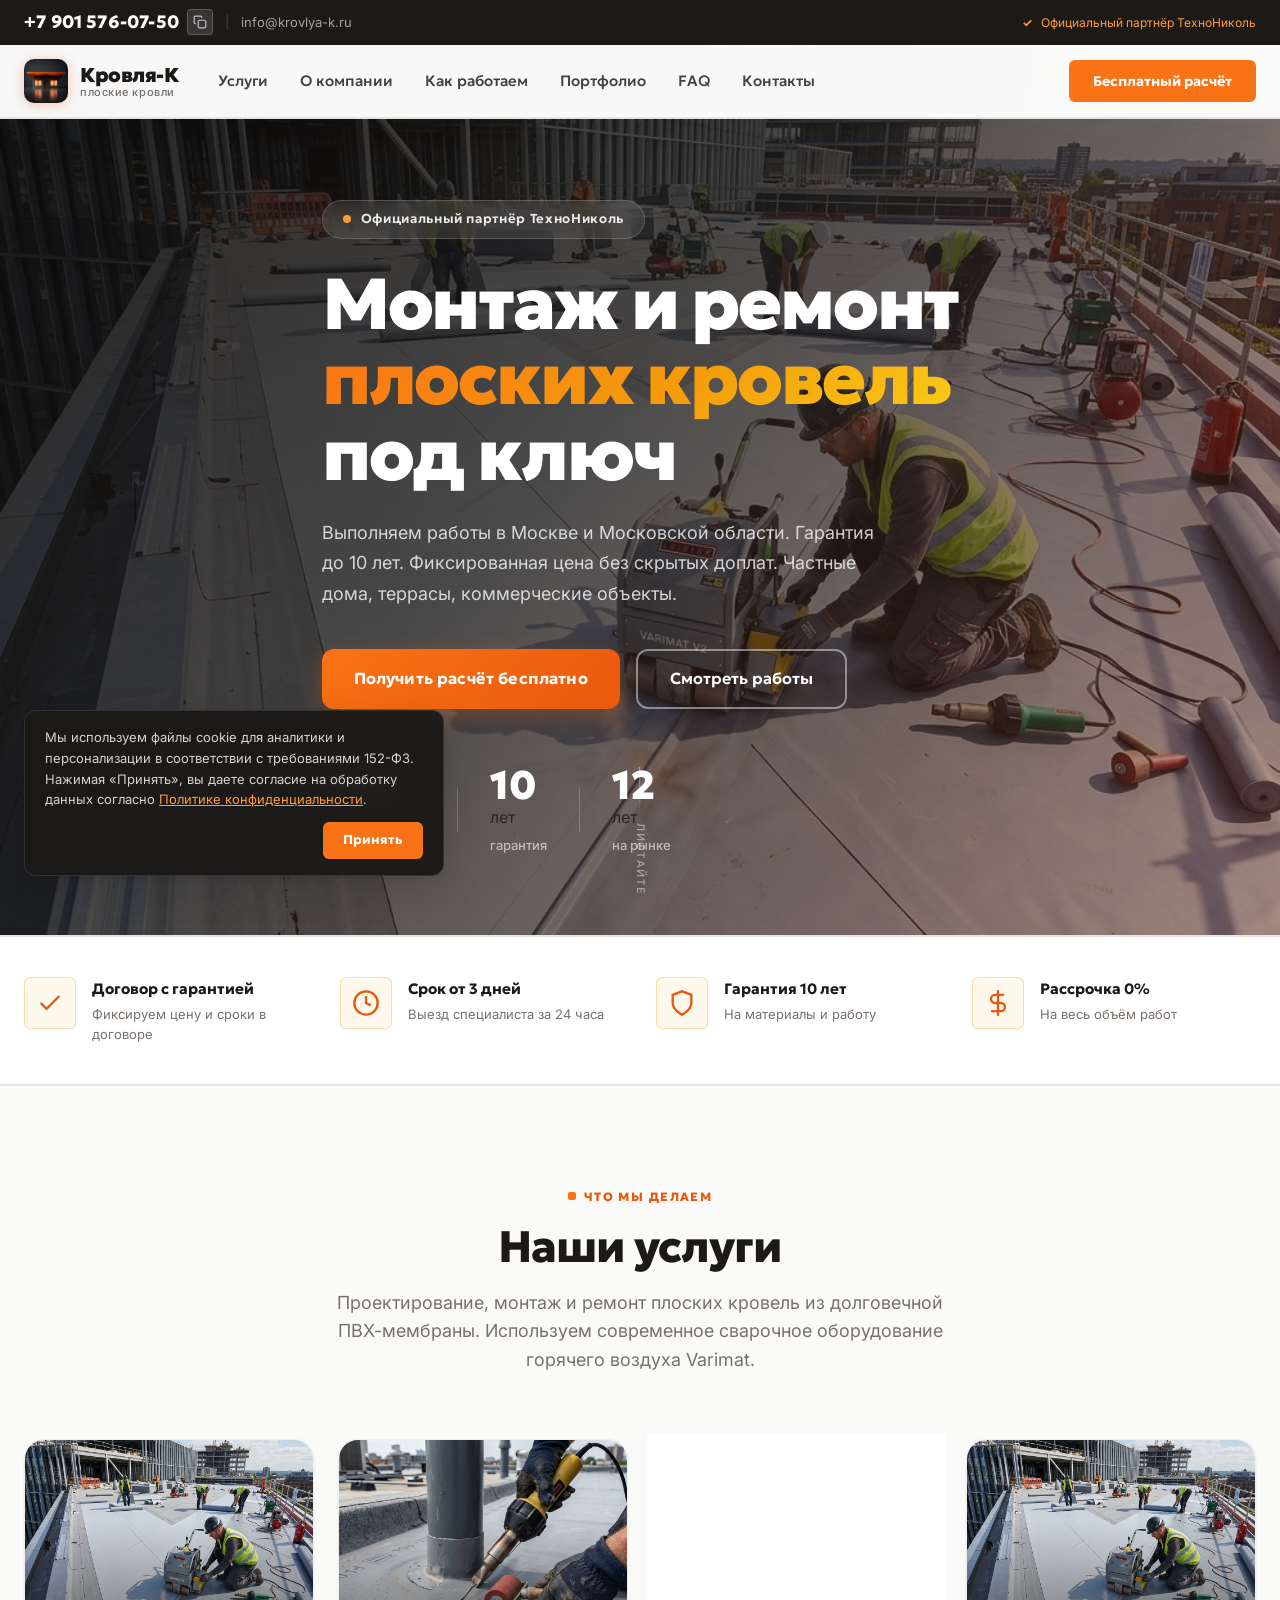
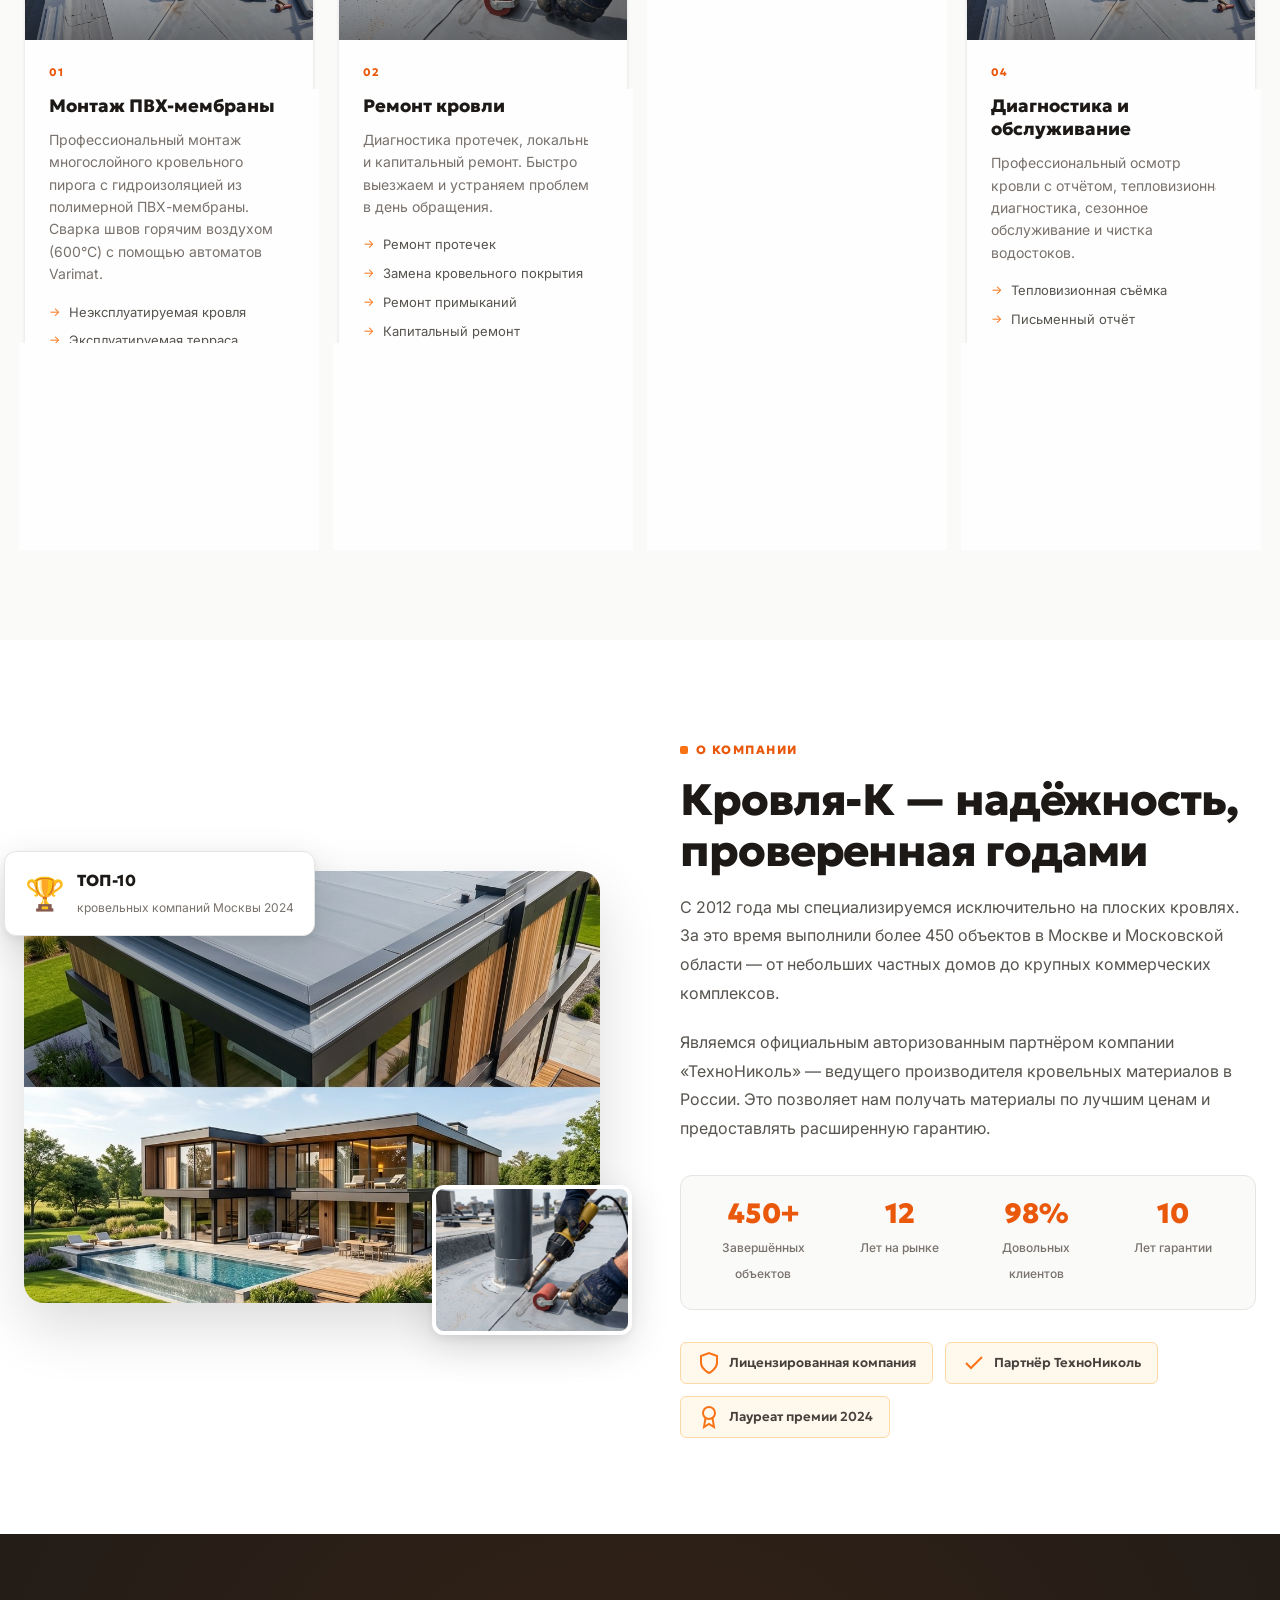
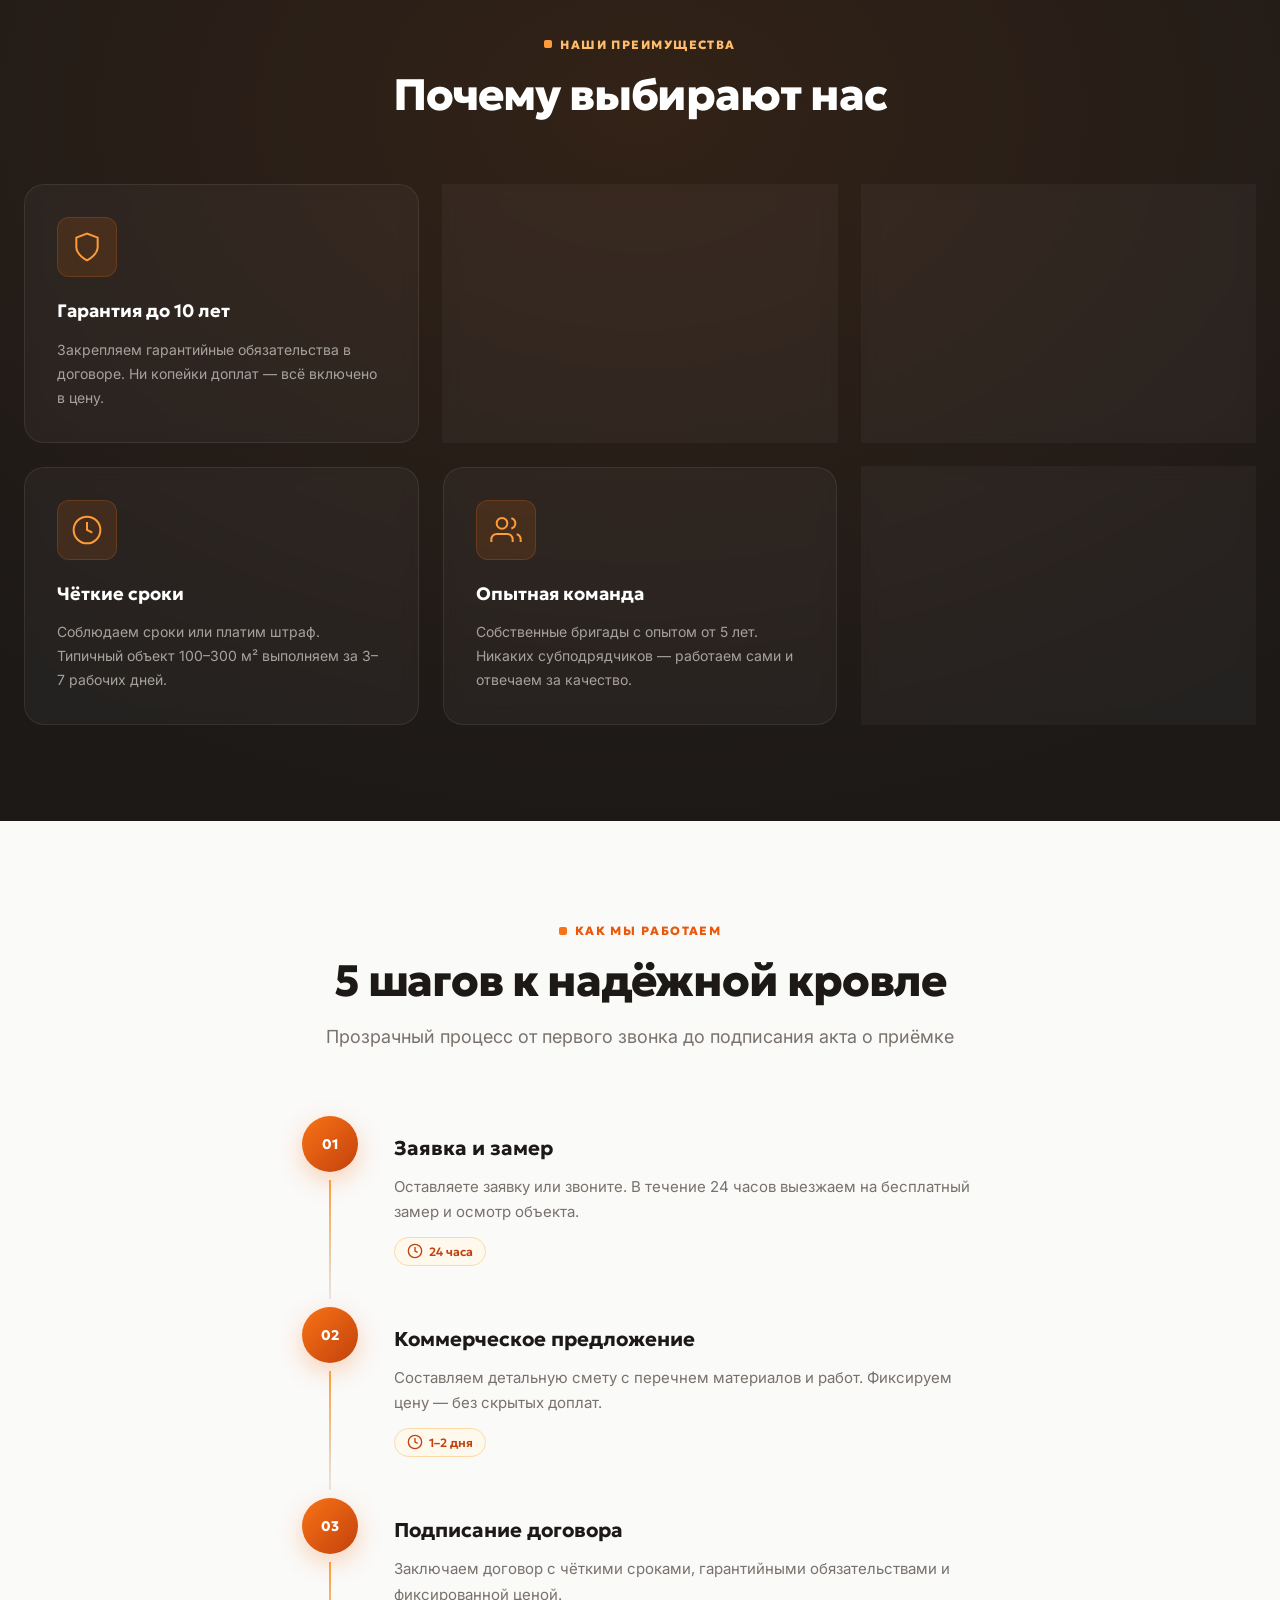
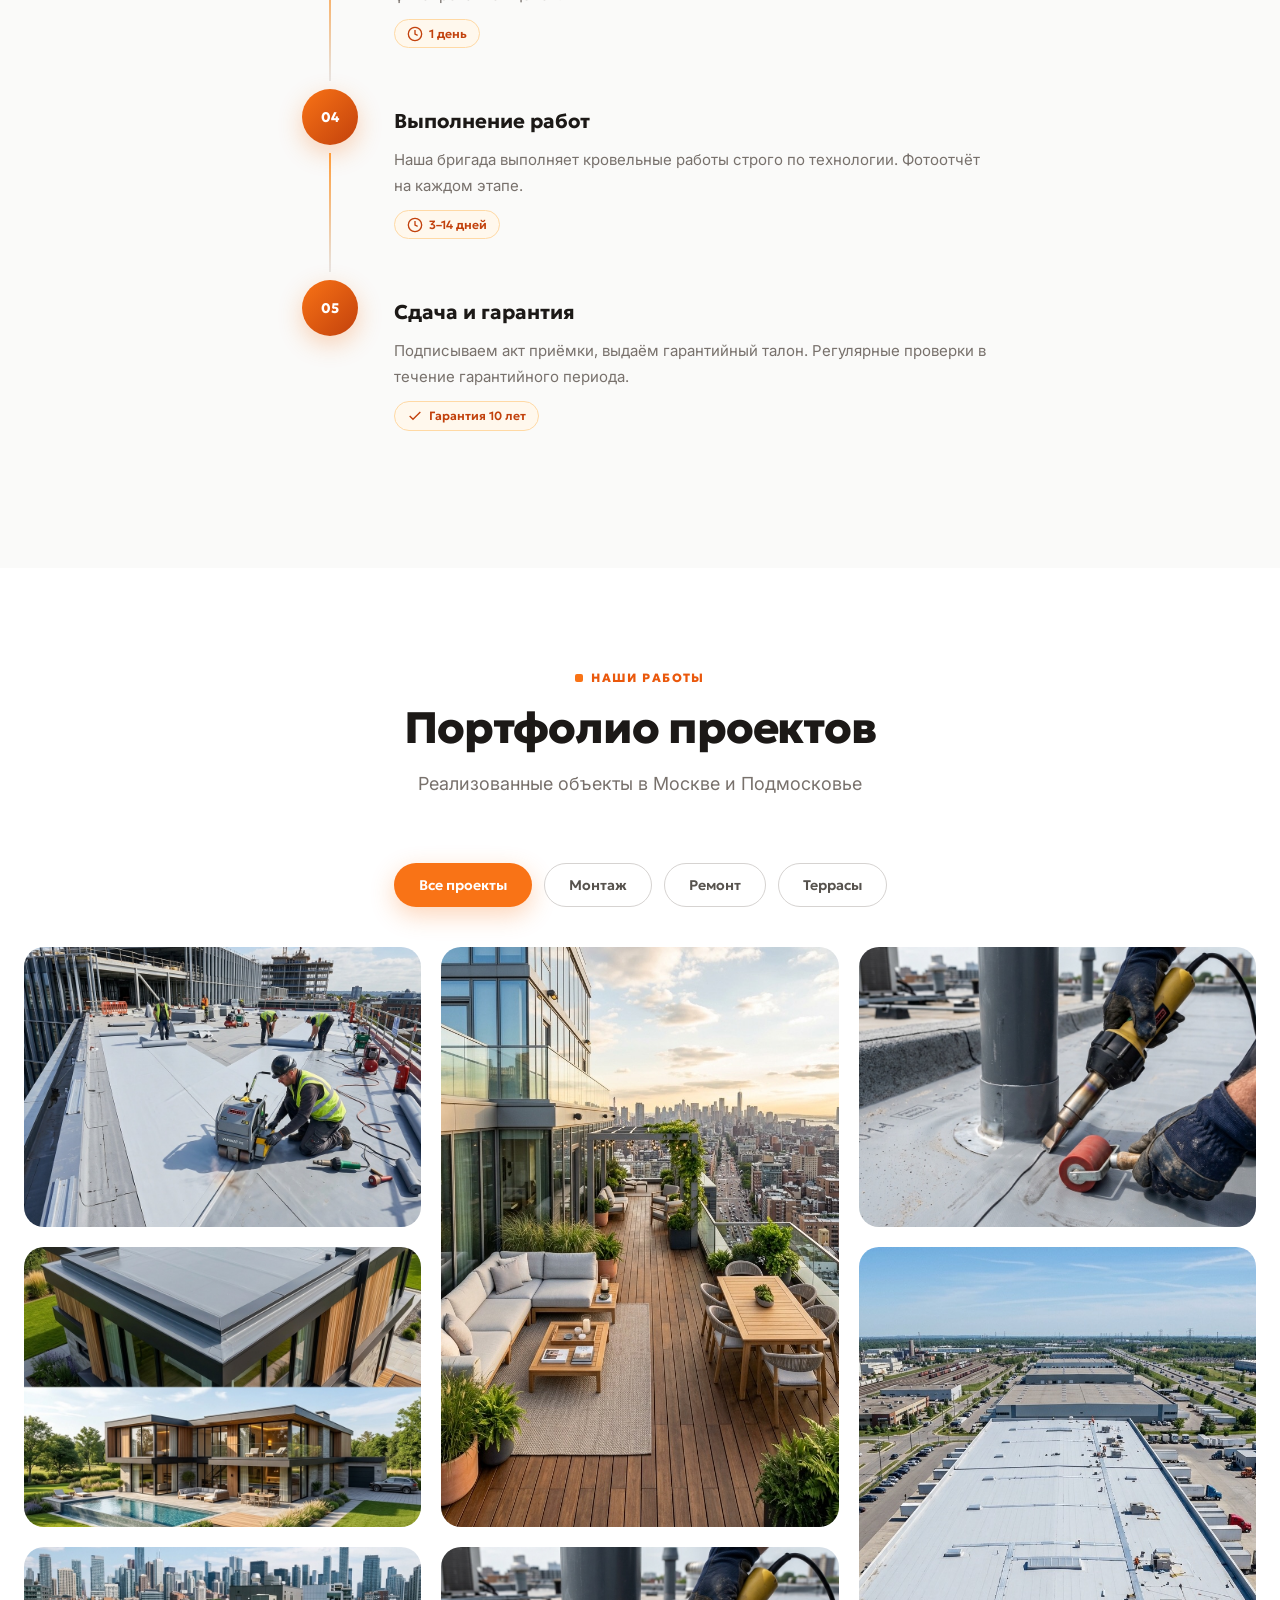
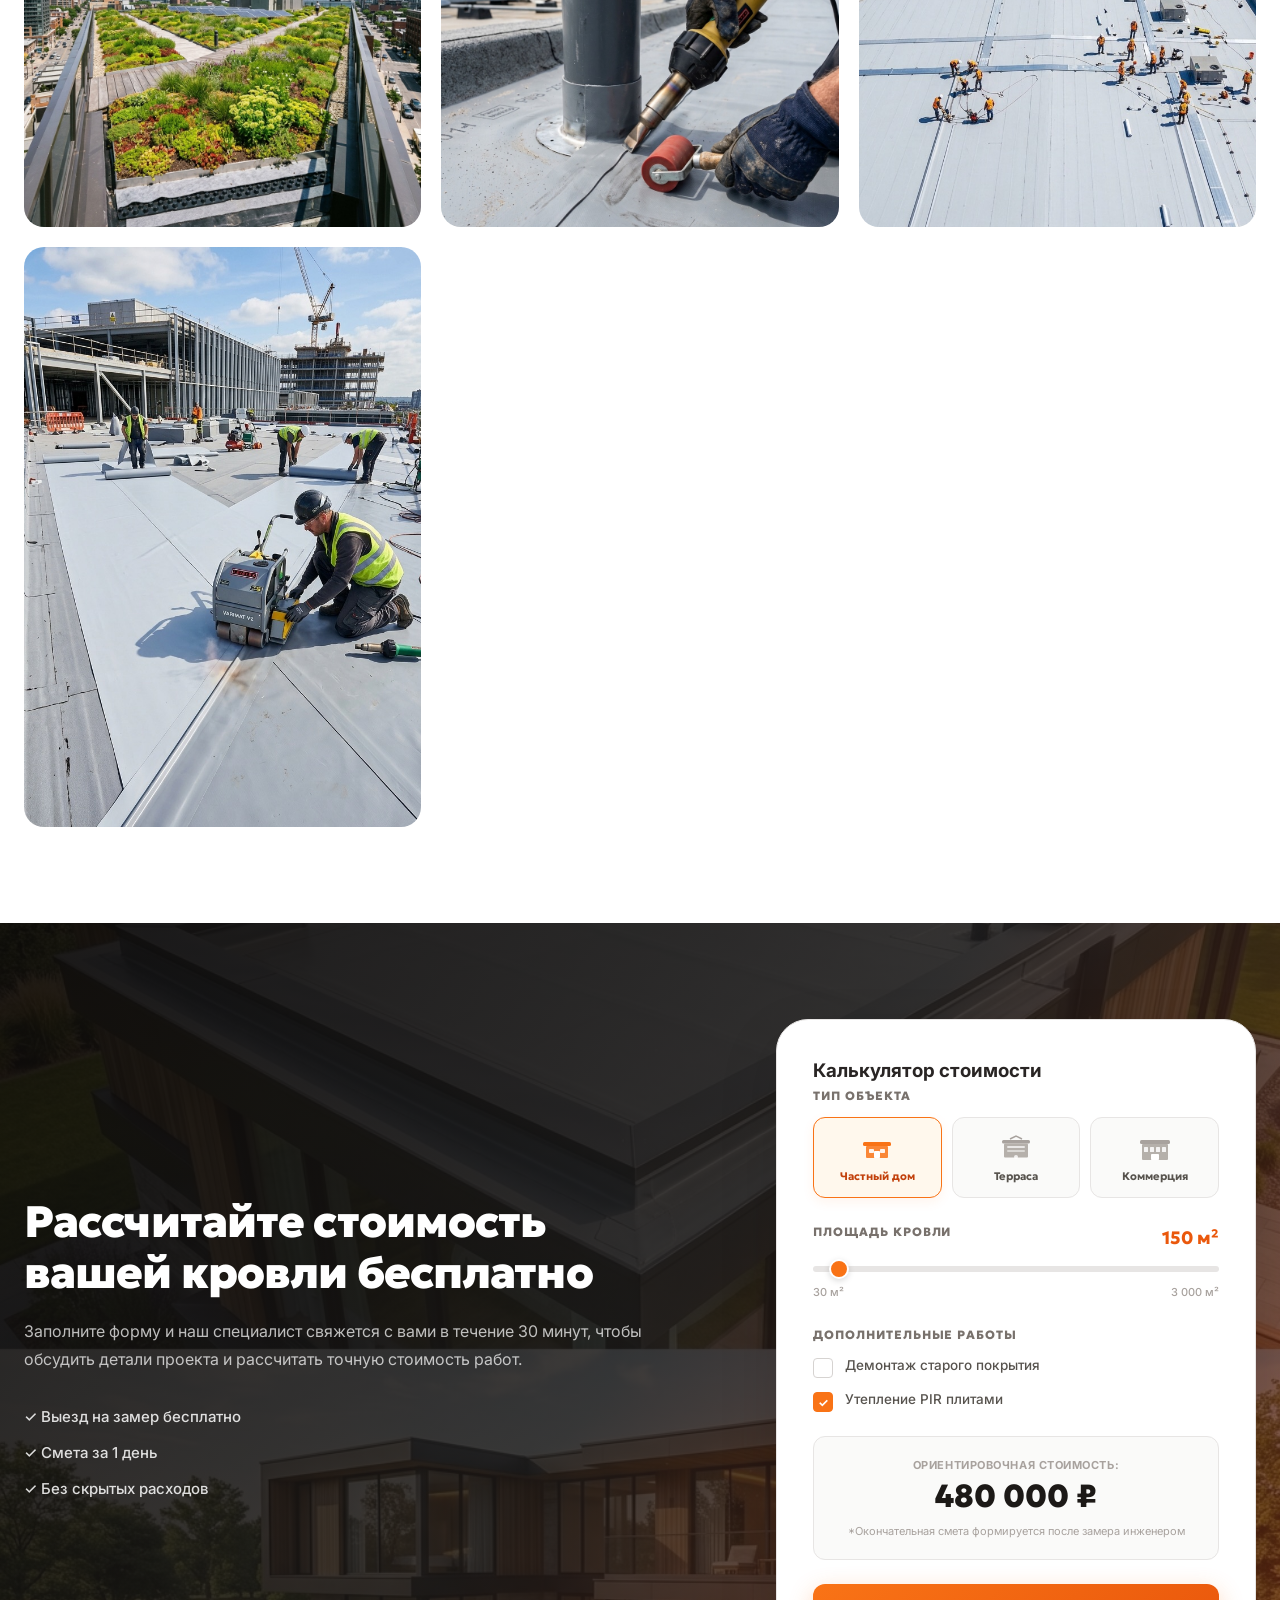
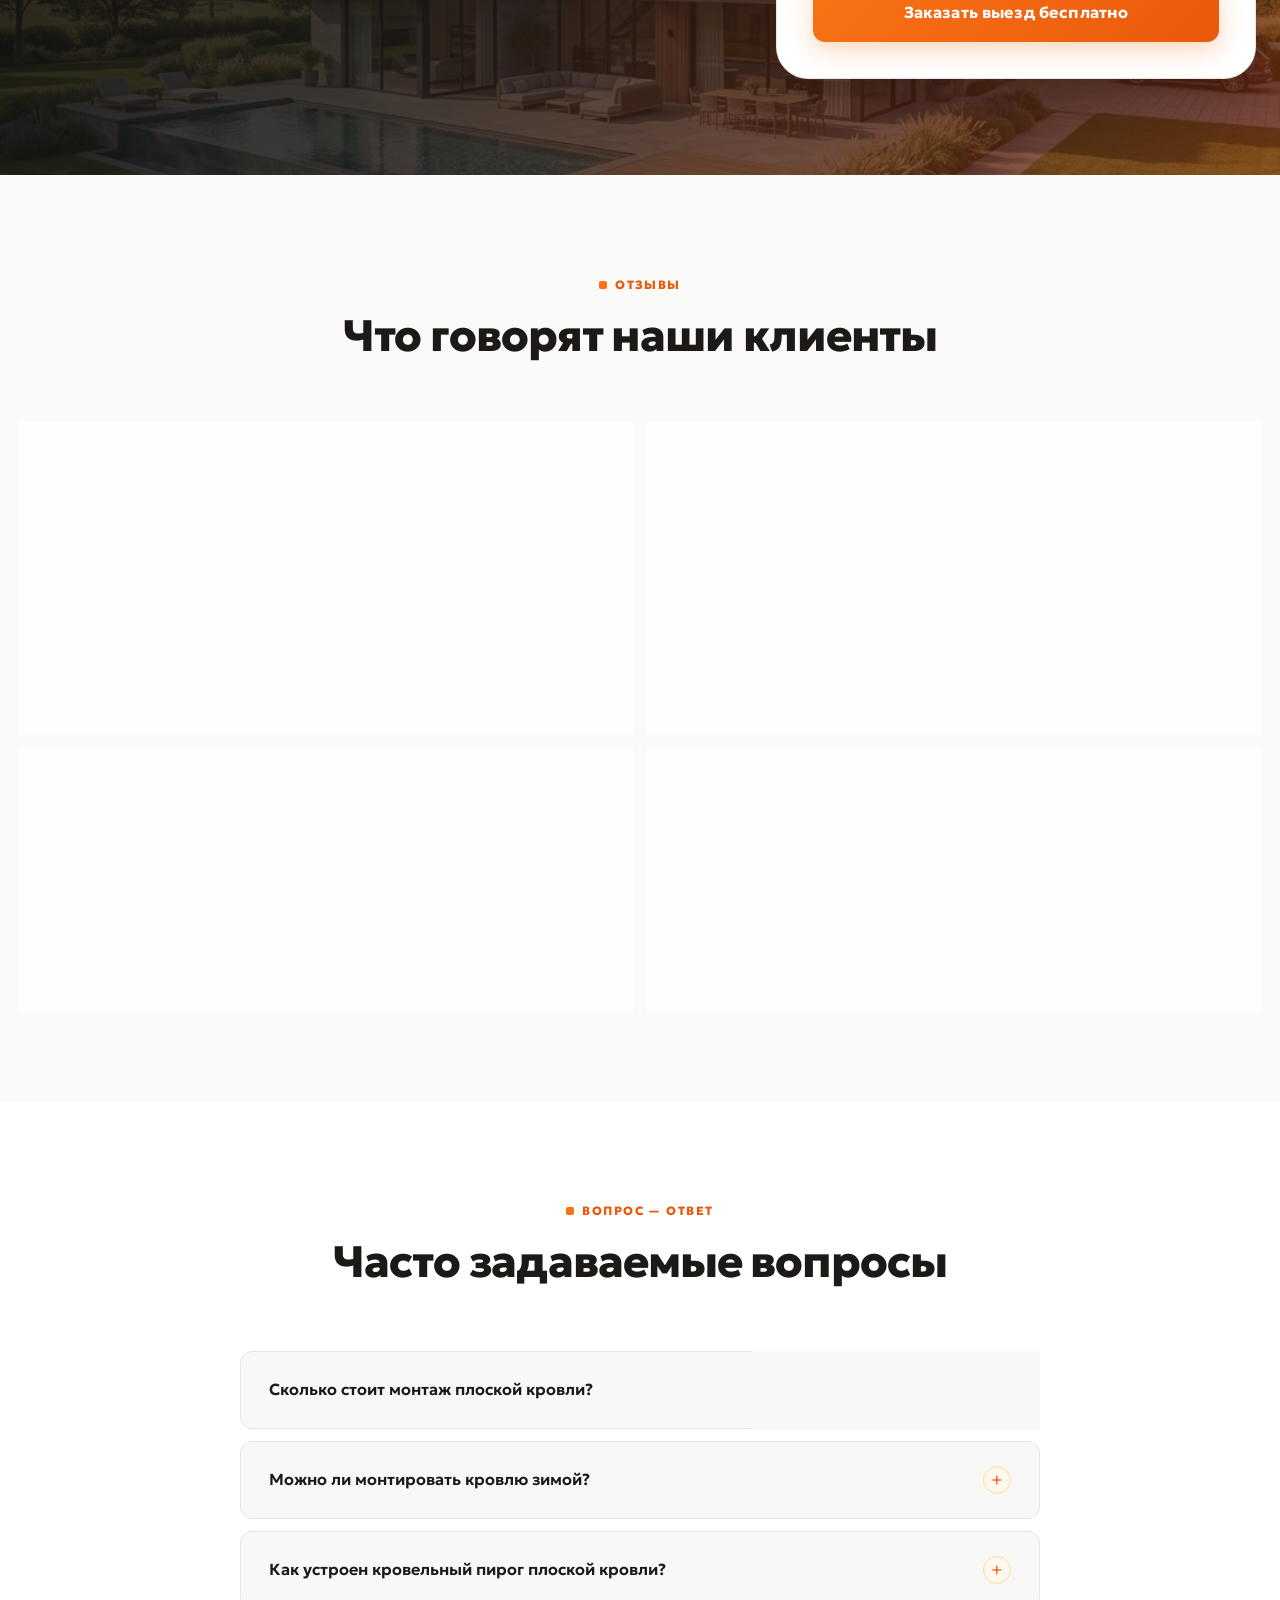
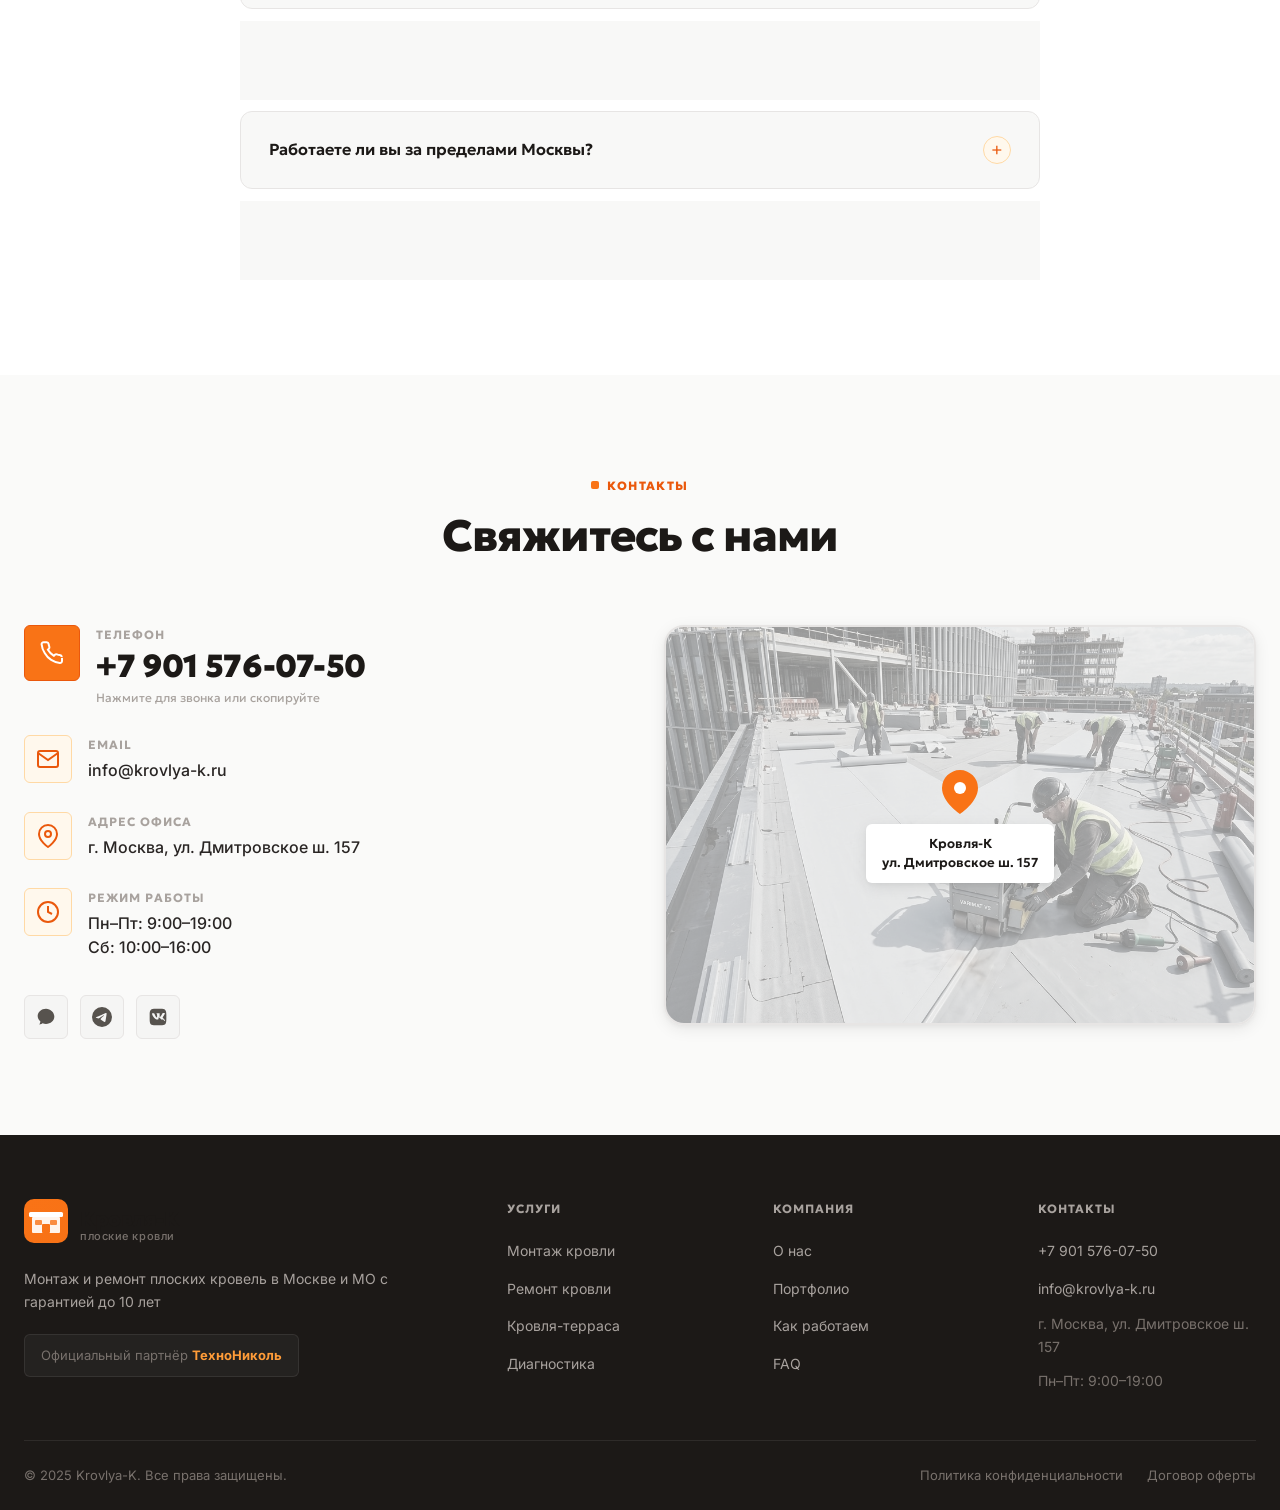
==== commit ff2bdbad: "ver4.1" ====
--- a/index.html
+++ b/index.html
@@ -43,25 +43,7 @@
         <div class="nav-inner">
           <a href="#" class="logo" id="site-logo">
             <div class="logo-icon">
-              <svg width="44" height="44" viewBox="0 0 44 44" fill="none" xmlns="http://www.w3.org/2000/svg">
-                <rect width="44" height="44" rx="10" fill="url(#logoGrad)"/>
-                <!-- Wide flat roof slab -->
-                <rect x="5" y="13" width="34" height="5" rx="1.5" fill="white"/>
-                <!-- Building body -->
-                <rect x="8" y="18" width="28" height="16" rx="1" fill="white" opacity="0.92"/>
-                <!-- Left window -->
-                <rect x="11" y="21" width="7" height="5" rx="1" fill="url(#logoGrad)" opacity="0.8"/>
-                <!-- Right window -->
-                <rect x="26" y="21" width="7" height="5" rx="1" fill="url(#logoGrad)" opacity="0.8"/>
-                <!-- Door -->
-                <rect x="18" y="25" width="8" height="9" rx="1" fill="url(#logoGrad)"/>
-                <defs>
-                  <linearGradient id="logoGrad" x1="0" y1="0" x2="44" y2="44">
-                    <stop offset="0%" stop-color="#f97316"/>
-                    <stop offset="100%" stop-color="#c2410c"/>
-                  </linearGradient>
-                </defs>
-              </svg>
+              <img src="images/logo3d.jpg" alt="Кровля-К" class="logo-3d-img">
             </div>
             <div class="logo-text">
               <span class="logo-name">Кровля-К</span>
@@ -85,11 +67,11 @@
     </nav>
   </header>
 
-  <!-- MOBILE CALL BAR: fixed orange button, visible only on mobile -->
-  <a href="tel:+79015760750" class="mobile-call-bar" id="mobile-call-bar" aria-label="Позвонить">
-    <svg width="20" height="20" viewBox="0 0 24 24" fill="none" stroke="#fff" stroke-width="2.5" style="flex-shrink:0"><path d="M22 16.92v3a2 2 0 0 1-2.18 2 19.79 19.79 0 0 1-8.63-3.07A19.5 19.5 0 0 1 4.69 12 19.79 19.79 0 0 1 1.61 3.38 2 2 0 0 1 3.6 1.18h3a2 2 0 0 1 2 1.72c.127.96.361 1.903.7 2.81a2 2 0 0 1-.45 2.11L7.91 8.77a16 16 0 0 0 6 6l.96-.96a2 2 0 0 1 2.11-.45c.907.339 1.85.573 2.81.7A2 2 0 0 1 21.73 16.18"/></svg>
-    <span style="color:#fff;font-weight:600;font-size:13px;text-transform:uppercase;letter-spacing:.08em;opacity:.9">Позвонить</span>
-    <span style="color:#fff;font-weight:900;font-size:18px;letter-spacing:.02em">+7 901 576-07-50</span>
+  <!-- MOBILE CALL BAR: thin fixed orange strip below nav, mobile only -->
+  <a href="tel:+79015760750" class="mobile-call-bar" id="mobile-call-bar">
+    <svg width="16" height="16" viewBox="0 0 24 24" fill="none" stroke="#fff" stroke-width="2.5" style="flex-shrink:0"><path d="M22 16.92v3a2 2 0 0 1-2.18 2 19.79 19.79 0 0 1-8.63-3.07A19.5 19.5 0 0 1 4.69 12 19.79 19.79 0 0 1 1.61 3.38 2 2 0 0 1 3.6 1.18h3a2 2 0 0 1 2 1.72c.127.96.361 1.903.7 2.81a2 2 0 0 1-.45 2.11L7.91 8.77a16 16 0 0 0 6 6l.96-.96a2 2 0 0 1 2.11-.45c.907.339 1.85.573 2.81.7A2 2 0 0 1 21.73 16.18"/></svg>
+    <span style="color:#fff;font-size:12px;font-weight:600;letter-spacing:.06em;opacity:.9">Позвонить:</span>
+    <span style="color:#fff;font-size:16px;font-weight:900;letter-spacing:.01em">+7 901 576-07-50</span>
   </a>
 
   <!-- HERO -->
@@ -290,9 +272,6 @@
               <strong>ТОП-10</strong>
               <span>кровельных компаний Москвы 2024</span>
             </div>
-          </div>
-          <div class="about-logo3d">
-            <img src="images/logo3d.jpg" alt="Кровля-К 3D логотип" loading="lazy">
           </div>
         </div>
         <div class="about-content">
--- a/style.css
+++ b/style.css
@@ -276,57 +276,22 @@
 .btn-full { width: 100%; justify-content: center; }
 
 /* ============================================
-   MOBILE CALL BAR (fixed orange strip, mobile only)
+   MOBILE CALL BAR (fixed thin strip, mobile only)
    ============================================ */
 .mobile-call-bar {
-  /* Hidden by default on desktop */
-  display: none;
-}
-
-@media (max-width: 768px) {
-  .mobile-call-bar {
-    display: flex !important;
-    position: fixed !important;
-    top: 60px !important;
-    left: 0 !important;
-    right: 0 !important;
-    z-index: 1100 !important;
-    width: 100% !important;
-    background: #ea580c !important;
-    background: linear-gradient(90deg, #ea580c 0%, #c2410c 100%) !important;
-    color: #ffffff !important;
-    text-decoration: none !important;
-    padding: 14px 20px !important;
-    align-items: center !important;
-    justify-content: center !important;
-    gap: 12px !important;
-    font-family: var(--font-main) !important;
-    font-weight: 700 !important;
-    font-size: 15px !important;
-    border: none !important;
-    box-shadow: 0 4px 20px rgba(234,88,12,0.5) !important;
-    overflow: hidden !important;
-  }
-  .mobile-call-bar::after {
-    content: '';
-    position: absolute;
-    top: -50%;
-    left: -100%;
-    width: 30%;
-    height: 200%;
-    background: linear-gradient(90deg, rgba(255,255,255,0) 0%, rgba(255,255,255,0.3) 50%, rgba(255,255,255,0) 100%);
-    transform: rotate(25deg);
-    animation: callBarSheen 4s cubic-bezier(0.19,1,0.22,1) 2s infinite;
-    pointer-events: none;
-  }
-}
-
-@keyframes callBarSheen {
-  0%   { left: -100%; }
-  40%  { left: 180%; }
-  100% { left: 180%; }
-}
-
+  display: none; /* hidden on desktop */
+}
+
+/* 3D Logo image in nav */
+.logo-3d-img {
+  width: 44px;
+  height: 44px;
+  border-radius: 10px;
+  object-fit: cover;
+  object-position: center 60%;
+  display: block;
+  box-shadow: 0 2px 12px rgba(234,88,12,0.3);
+}
 
 /* ============================================
    HEADER
@@ -1482,8 +1447,8 @@
     display: none;
   }
 
-  /* Hero — padding accounts for: nav (72px) + call bar (~46px) = 118px */
-  .hero { padding-top: 118px; min-height: 100svh; }
+  /* Hero — nav(72px) + call-bar(44px) = 116px */
+  .hero { padding-top: 116px; min-height: 100svh; }
   .hero-content { padding: 48px 0 40px; }
   .hero-title { font-size: clamp(28px, 8vw, 44px); }
   .hero-desc { font-size: 16px; }
@@ -1561,6 +1526,30 @@
   /* Header mobile adjustments */
   .nav-inner { justify-content: space-between; gap: 16px; }
   .btn-mobile-phone { display: none !important; }
+
+  /* MOBILE CALL BAR — fixed thin orange strip below nav */
+  .mobile-call-bar {
+    display: flex !important;
+    position: fixed !important;
+    top: 72px !important;
+    left: 0 !important;
+    right: 0 !important;
+    z-index: 1200 !important;
+    height: 44px !important;
+    min-height: 44px !important;
+    max-height: 44px !important;
+    background: linear-gradient(90deg, #ea580c 0%, #c2410c 100%) !important;
+    color: #ffffff !important;
+    text-decoration: none !important;
+    align-items: center !important;
+    justify-content: center !important;
+    gap: 10px !important;
+    padding: 0 16px !important;
+    box-sizing: border-box !important;
+    overflow: hidden !important;
+    box-shadow: 0 3px 16px rgba(234,88,12,0.55) !important;
+  }
+
   /* Floating and Scroll to Top */
   .back-to-top { bottom: 24px; left: 16px; width: 50px; height: 50px; }
   .floating-cta { bottom: 24px; right: 16px; }
@@ -1572,9 +1561,9 @@
   .container { padding: 0 14px; }
   .section { padding: 48px 0; }
   .section-title { font-size: 26px; }
-  /* Hero — nav(60px) + call-bar(48px) = 108px on small phones */
-  .hero { padding-top: 108px; }
-  /* call bar adjusts top to match 60px nav on 480px */
+  /* Hero — nav(60px) + call-bar(44px) = 104px on small phones */
+  .hero { padding-top: 104px; }
+  /* On 480px screens nav height is 60px, so call bar starts at 60px */
   .mobile-call-bar { top: 60px !important; }
   .hero-title { font-size: clamp(30px, 8.5vw, 42px); }
   .hero-badge { font-size: 11px; padding: 6px 14px; }
